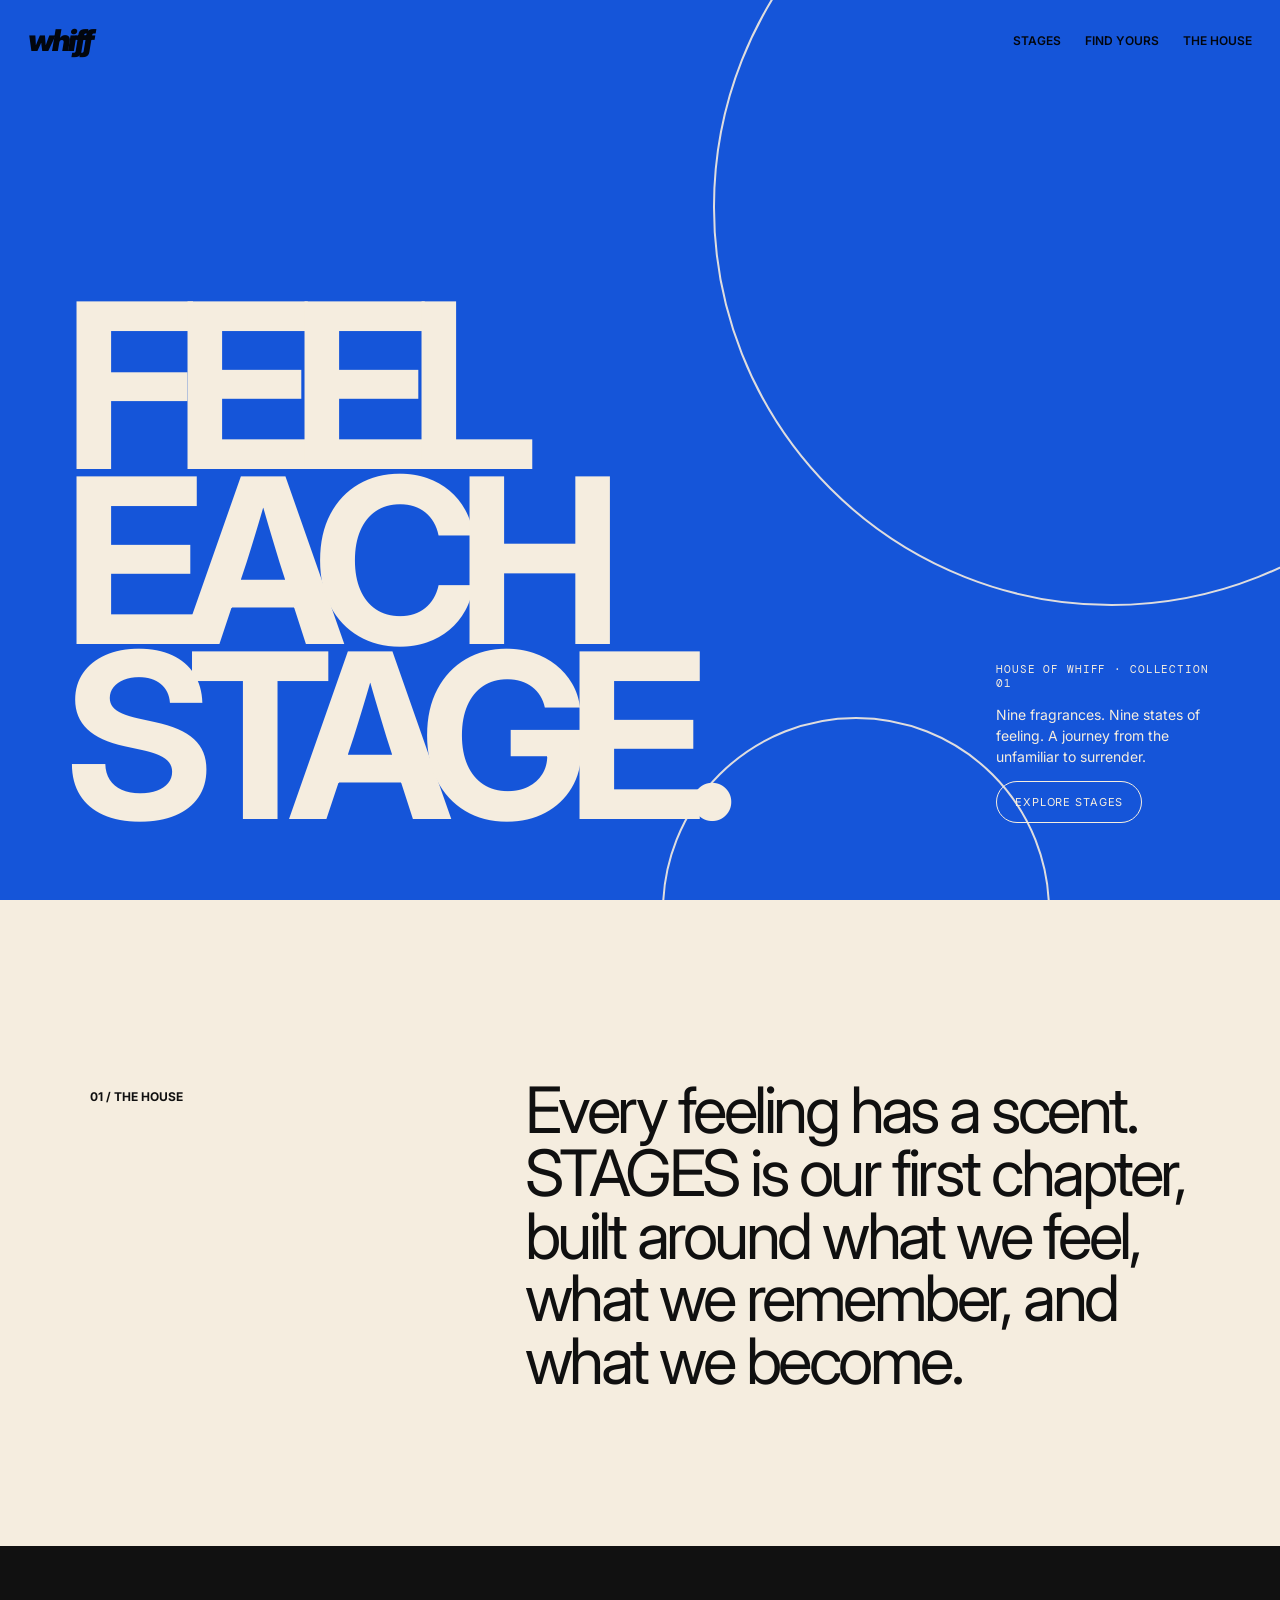
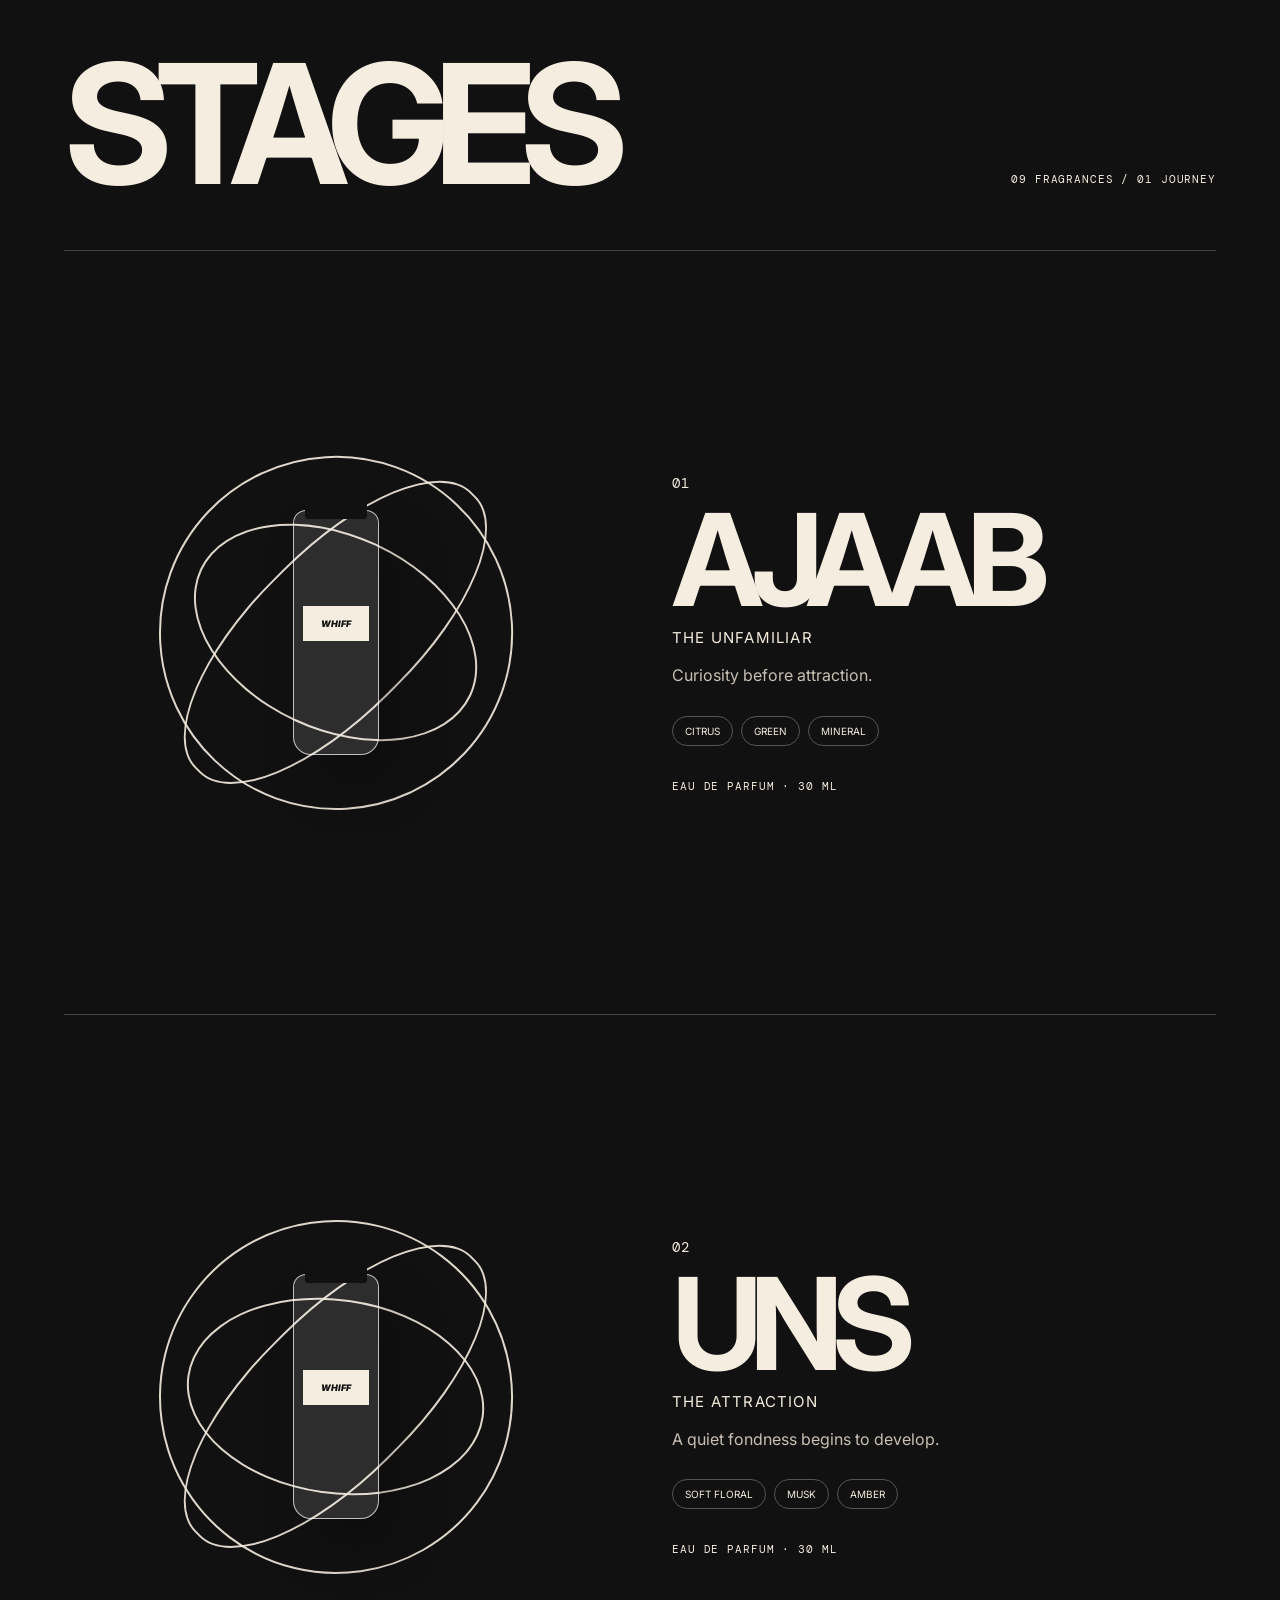
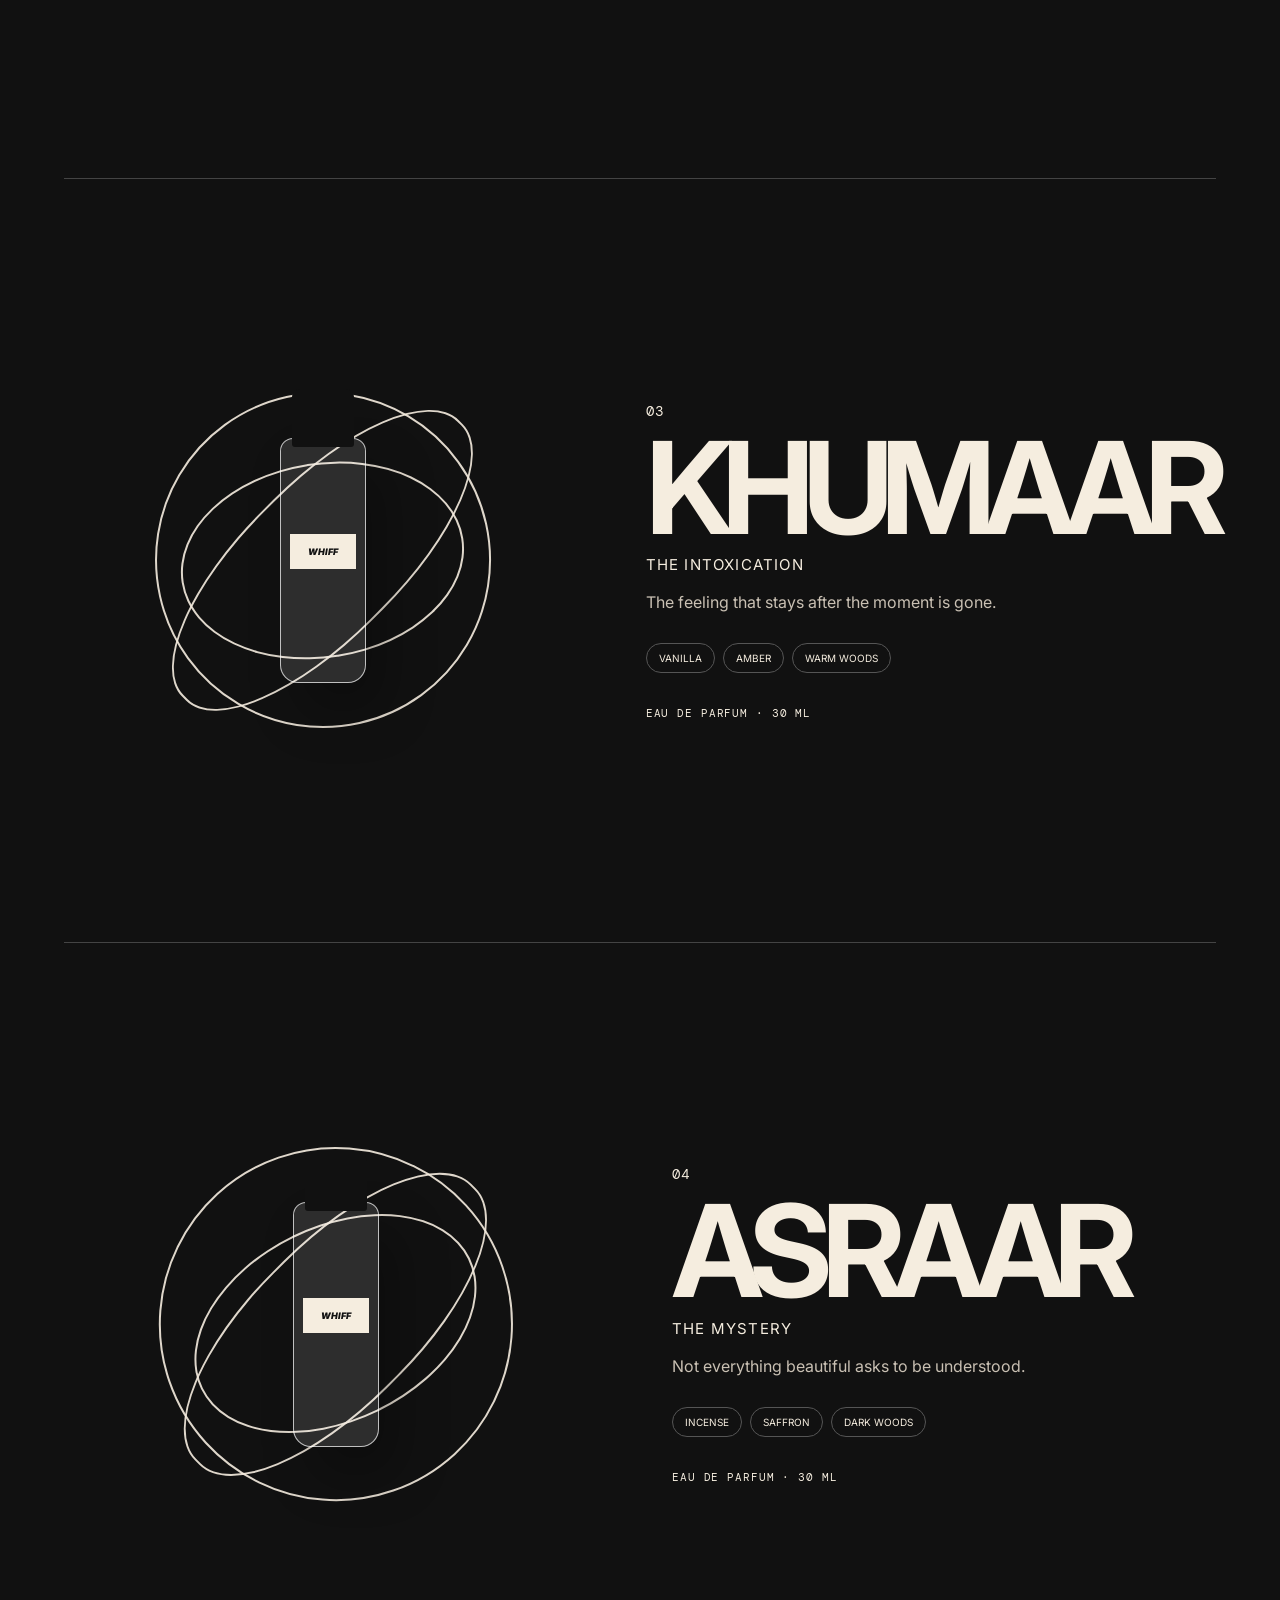
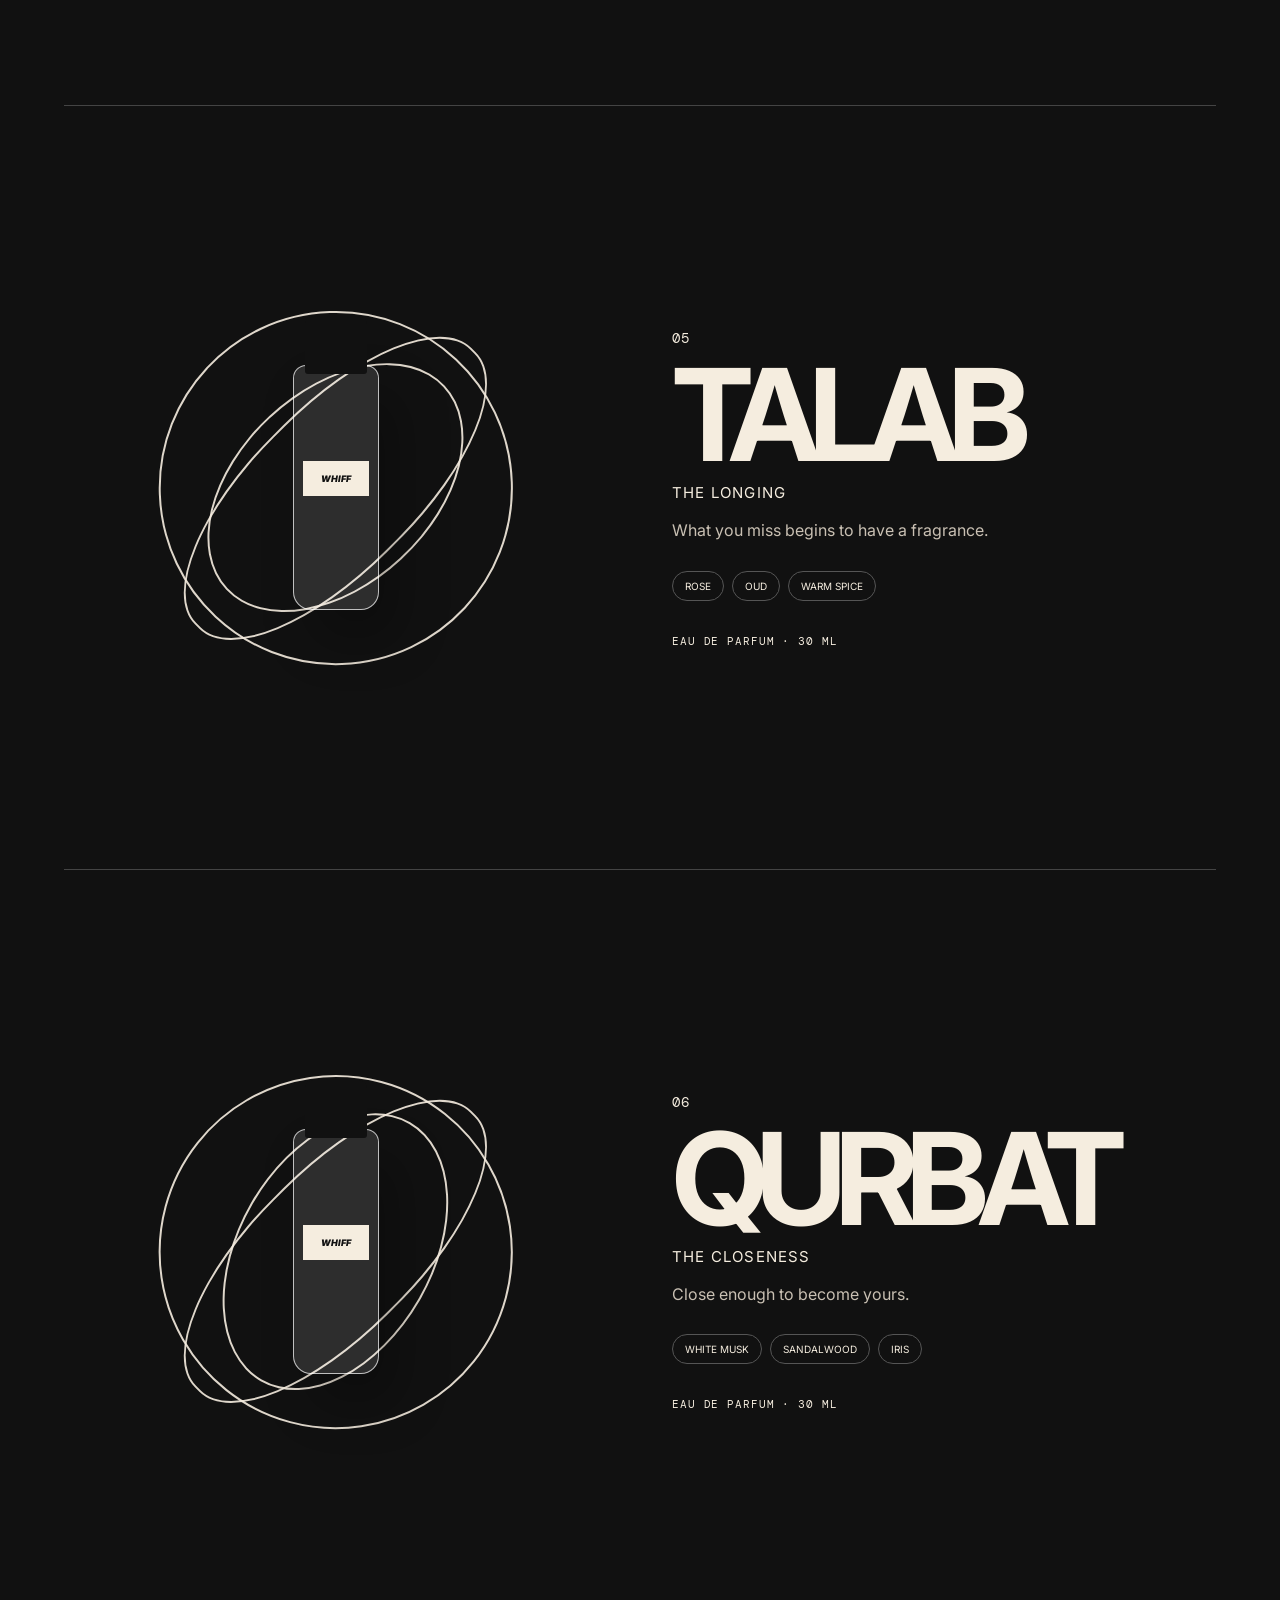
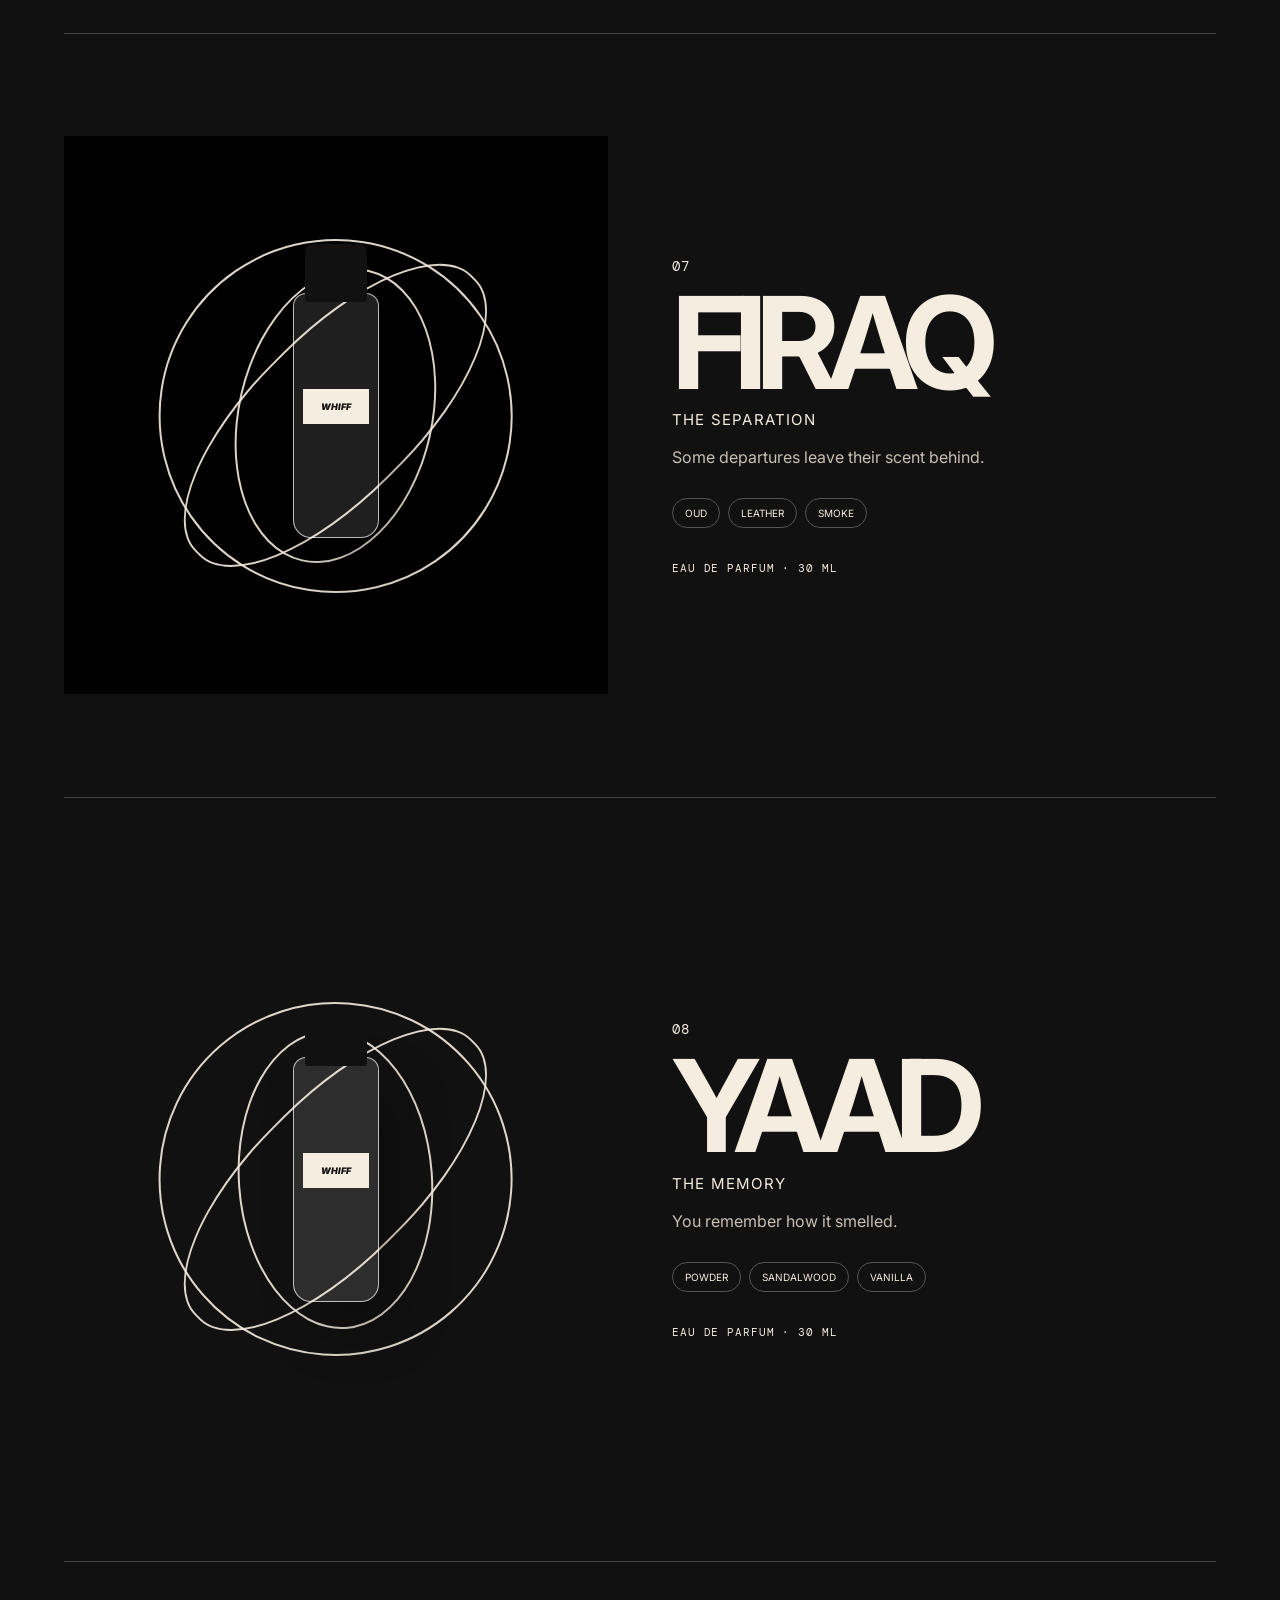
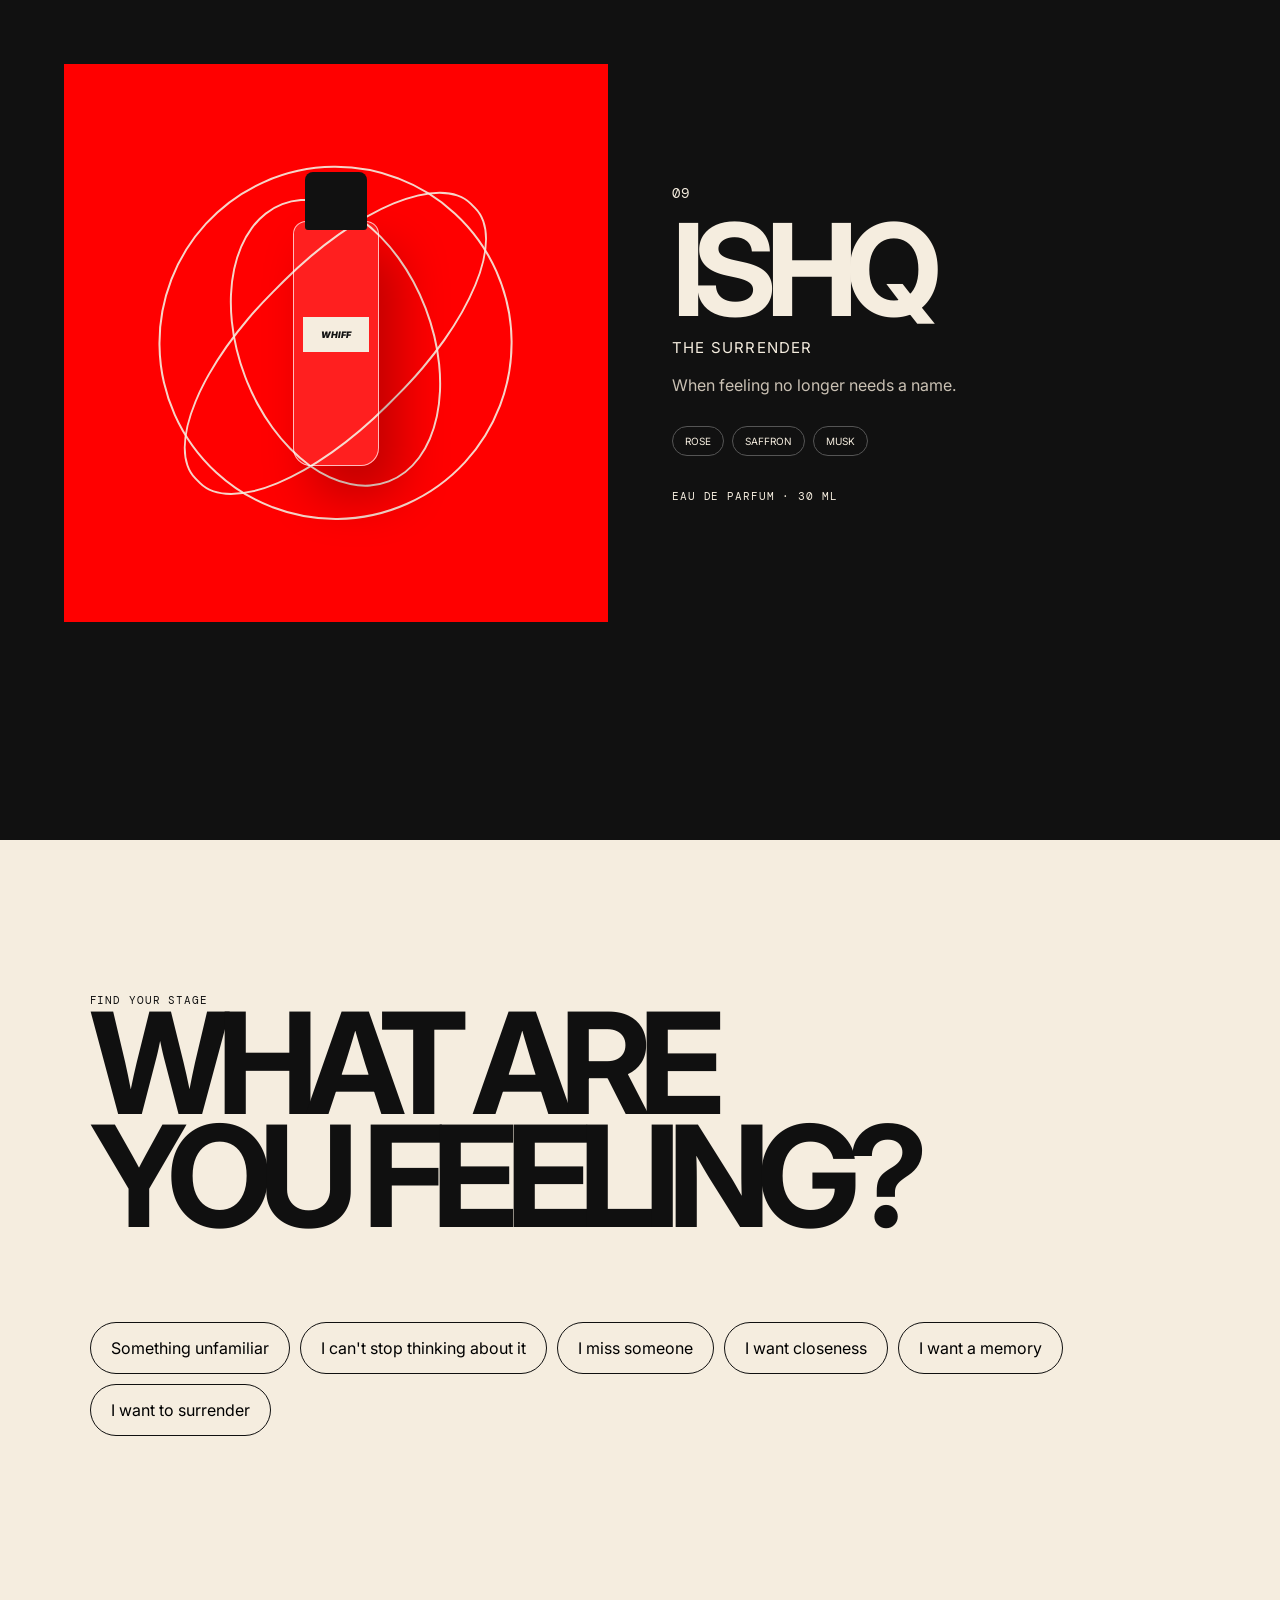
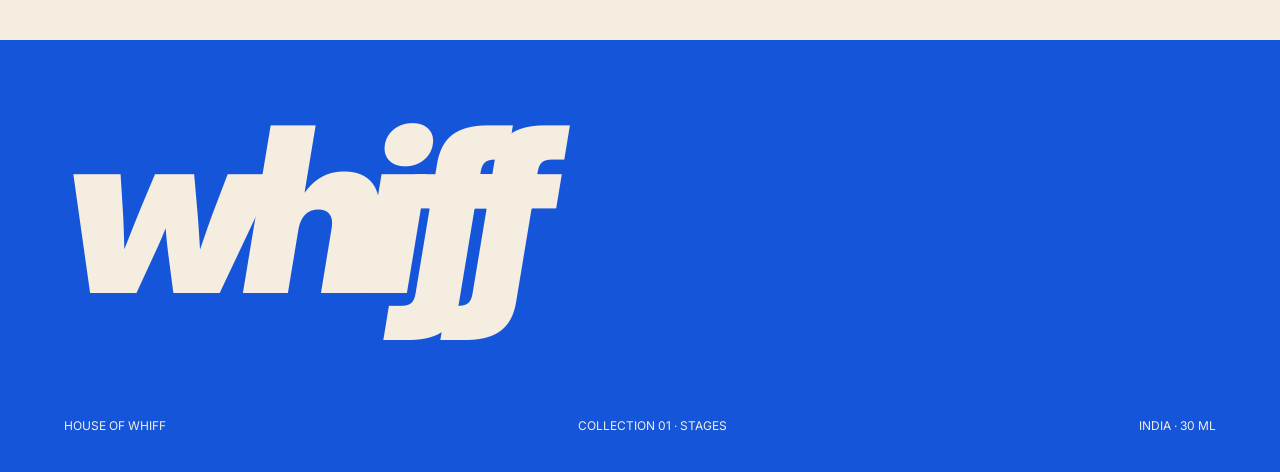
==== index.html @ 10e27456 "Build WHIFF STAGES website" ====
<!doctype html>
<html lang="en">
<head>
<meta charset="utf-8"><meta name="viewport" content="width=device-width,initial-scale=1">
<title>WHIFF | House of Whiff</title>
<meta name="description" content="WHIFF House of Whiff. Collection 01: STAGES. Nine fragrances, nine states of feeling.">
<link rel="preconnect" href="https://fonts.googleapis.com"><link rel="preconnect" href="https://fonts.gstatic.com" crossorigin>
<link href="https://fonts.googleapis.com/css2?family=DM+Mono:wght@400;500&family=Inter:wght@400;500;600;700;800;900&display=swap" rel="stylesheet">
<style>
:root{--ink:#101010;--cream:#f5eddf;--blue:#1555d9;--line:rgba(16,16,16,.18)}*{box-sizing:border-box}html{scroll-behavior:smooth}body{margin:0;background:var(--cream);color:var(--ink);font-family:Inter,Arial,sans-serif}a{color:inherit;text-decoration:none}button{font:inherit}.mono{font-family:'DM Mono',monospace;text-transform:uppercase;letter-spacing:.08em;font-size:11px}.nav{position:fixed;z-index:20;top:0;left:0;width:100%;display:flex;justify-content:space-between;align-items:center;padding:22px 28px;mix-blend-mode:multiply}.wordmark{font-size:30px;font-weight:900;font-style:italic;letter-spacing:-.08em}.navlinks{display:flex;gap:24px;font-size:12px;font-weight:600;text-transform:uppercase}.hero{min-height:100svh;background:var(--blue);color:var(--cream);position:relative;overflow:hidden;display:flex;align-items:flex-end;padding:100px 5vw 6vw}.hero:before,.hero:after{content:'';position:absolute;border:2px solid var(--cream);border-radius:50%;opacity:.9}.hero:before{width:62vw;height:62vw;right:-18vw;top:-15vw}.hero:after{width:30vw;height:30vw;right:18vw;bottom:-16vw}.hero h1{font-size:clamp(90px,18vw,260px);line-height:.76;letter-spacing:-.1em;margin:0;position:relative;z-index:1}.heroMeta{position:absolute;right:5vw;bottom:6vw;width:220px;z-index:2}.heroMeta p{font-size:14px;line-height:1.5}.btn{display:inline-flex;padding:13px 18px;border:1px solid currentColor;border-radius:999px;font-size:11px;text-transform:uppercase;letter-spacing:.08em}.intro{padding:14vw 7vw 12vw;display:grid;grid-template-columns:1fr 2fr;gap:8vw}.intro h2{font-size:12px;text-transform:uppercase}.intro p{font-size:clamp(32px,5vw,72px);line-height:.98;letter-spacing:-.055em;margin:0;max-width:1000px}.stages{background:#111;color:var(--cream);padding:9vw 5vw}.sectionhead{display:flex;justify-content:space-between;align-items:end;margin-bottom:5vw}.sectionhead h2{font-size:clamp(64px,13vw,180px);letter-spacing:-.09em;line-height:.75;margin:0}.stage{min-height:78vh;display:grid;grid-template-columns:1fr 1fr;align-items:center;gap:5vw;padding:8vw 0;border-top:1px solid #444}.stageVisual{height:62vh;min-height:430px;position:relative;overflow:hidden;display:flex;align-items:center;justify-content:center;background:var(--c)}.shapeA,.shapeB,.shapeC{position:absolute;border:2px solid rgba(245,237,223,.9)}.shapeA{width:65%;aspect-ratio:1;border-radius:50%;transform:rotate(var(--r))}.shapeB{width:55%;height:35%;border-radius:50%;transform:rotate(calc(var(--r)*-1));}.shapeC{width:30%;height:70%;border-radius:48%;transform:rotate(45deg)}.stageBottle{width:86px;height:245px;background:rgba(255,255,255,.12);border:1px solid rgba(255,255,255,.7);border-radius:13px 13px 18px 18px;position:relative;z-index:3;box-shadow:20px 30px 50px rgba(0,0,0,.25)}.stageBottle:before{content:'';position:absolute;width:62px;height:58px;left:11px;top:-50px;background:#111;border-radius:8px 8px 3px 3px}.stageBottle:after{content:'WHIFF';position:absolute;left:9px;right:9px;top:95px;padding:12px 4px;background:var(--cream);color:#111;text-align:center;font-size:9px;font-weight:900;font-style:italic}.stageCopy .num{font-size:14px}.stageCopy h3{font-size:clamp(64px,10vw,150px);line-height:.78;letter-spacing:-.09em;margin:18px 0}.stageCopy .meaning{font-size:15px;text-transform:uppercase;letter-spacing:.08em}.stageCopy p{max-width:420px;line-height:1.55;color:#c9c0b3}.notes{display:flex;gap:8px;flex-wrap:wrap;margin:28px 0}.pill{border:1px solid #555;border-radius:999px;padding:8px 12px;font-size:10px;text-transform:uppercase}.finder{padding:12vw 7vw;background:var(--cream)}.finder h2{font-size:clamp(60px,11vw,150px);line-height:.8;letter-spacing:-.09em;margin:0 0 7vw}.choices{display:flex;gap:10px;flex-wrap:wrap}.choice{background:none;border:1px solid var(--ink);padding:15px 20px;border-radius:999px;cursor:pointer}.choice:hover{background:#111;color:var(--cream)}#answer{margin-top:50px;font-size:clamp(35px,5vw,70px);letter-spacing:-.05em}.footer{background:var(--blue);color:var(--cream);padding:7vw 5vw 3vw}.footer .big{font-size:clamp(90px,18vw,260px);font-weight:900;font-style:italic;letter-spacing:-.1em;line-height:.7}.footrow{display:flex;justify-content:space-between;margin-top:10vw;font-size:12px;text-transform:uppercase}@media(max-width:700px){.nav{padding:17px}.navlinks{display:none}.hero{padding:100px 6vw 13vw}.hero h1{font-size:29vw}.heroMeta{position:relative;right:auto;bottom:auto;width:100%;margin-top:35vw}.intro{display:block;padding:25vw 7vw}.intro h2{margin-bottom:40px}.stage{grid-template-columns:1fr;padding:18vw 0}.stageVisual{height:58vh}.stageCopy h3{font-size:24vw}.sectionhead{display:block}.sectionhead .mono{margin-top:35px}.footrow{display:block;line-height:2}}
</style></head>
<body>
<nav class="nav"><a class="wordmark" href="#top">whiff</a><div class="navlinks"><a href="#stages">Stages</a><a href="#finder">Find yours</a><a href="#house">The house</a></div></nav>
<header class="hero" id="top"><h1>FEEL<br>EACH<br>STAGE.</h1><div class="heroMeta"><div class="mono">House of Whiff · Collection 01</div><p>Nine fragrances. Nine states of feeling. A journey from the unfamiliar to surrender.</p><a class="btn" href="#stages">Explore stages</a></div></header>
<section class="intro" id="house"><h2>01 / The house</h2><p>Every feeling has a scent. <br>STAGES is our first chapter, built around what we feel, what we remember, and what we become.</p></section>
<section class="stages" id="stages"><div class="sectionhead"><h2>STAGES</h2><span class="mono">09 fragrances / 01 journey</span></div>
<div id="stageList"></div></section>
<section class="finder" id="finder"><div class="mono">Find your stage</div><h2>WHAT ARE<br>YOU FEELING?</h2><div class="choices"><button class="choice" data-a="AJAAB">Something unfamiliar</button><button class="choice" data-a="KHUMAAR">I can't stop thinking about it</button><button class="choice" data-a="TALAB">I miss someone</button><button class="choice" data-a="QURBAT">I want closeness</button><button class="choice" data-a="YAAD">I want a memory</button><button class="choice" data-a="ISHQ">I want to surrender</button></div><div id="answer"></div></section>
<footer class="footer"><div class="big">whiff</div><div class="footrow"><span>House of Whiff</span><span>Collection 01 · STAGES</span><span>India · 30 ml</span></div></footer>
<script>
const data=[
['AJAAB','THE UNFAMILIAR','Curiosity before attraction.','cobalt blue','Citrus','Green','Mineral'],
['UNS','THE ATTRACTION','A quiet fondness begins to develop.','coral red','Soft floral','Musk','Amber'],
['KHUMAAR','THE INTOXICATION','The feeling that stays after the moment is gone.','burgundy','Vanilla','Amber','Warm woods'],
['ASRAAR','THE MYSTERY','Not everything beautiful asks to be understood.','charcoal','Incense','Saffron','Dark woods'],
['TALAB','THE LONGING','What you miss begins to have a fragrance.','deep green','Rose','Oud','Warm spice'],
['QURBAT','THE CLOSENESS','Close enough to become yours.','powder blue','White musk','Sandalwood','Iris'],
['FIRAQ','THE SEPARATION','Some departures leave their scent behind.','black','Oud','Leather','Smoke'],
['YAAD','THE MEMORY','You remember how it smelled.','ochre','Powder','Sandalwood','Vanilla'],
['ISHQ','THE SURRENDER','When feeling no longer needs a name.','red','Rose','Saffron','Musk']];
const list=document.getElementById('stageList'); data.forEach((x,i)=>{list.innerHTML+=`<article class="stage"><div class="stageVisual" style="--c:${x[3]};--r:${i*17-25}deg"><i class="shapeA"></i><i class="shapeB"></i><i class="shapeC"></i><div class="stageBottle"></div></div><div class="stageCopy"><span class="num mono">0${i+1}</span><h3>${x[0]}</h3><div class="meaning">${x[1]}</div><p>${x[2]}</p><div class="notes">${x.slice(4).map(n=>`<span class="pill">${n}</span>`).join('')}</div><span class="mono">Eau de parfum · 30 ml</span></div></article>`});
document.querySelectorAll('.choice').forEach(b=>b.onclick=()=>document.getElementById('answer').textContent=`Your stage: ${b.dataset.a}`);
</script></body></html>
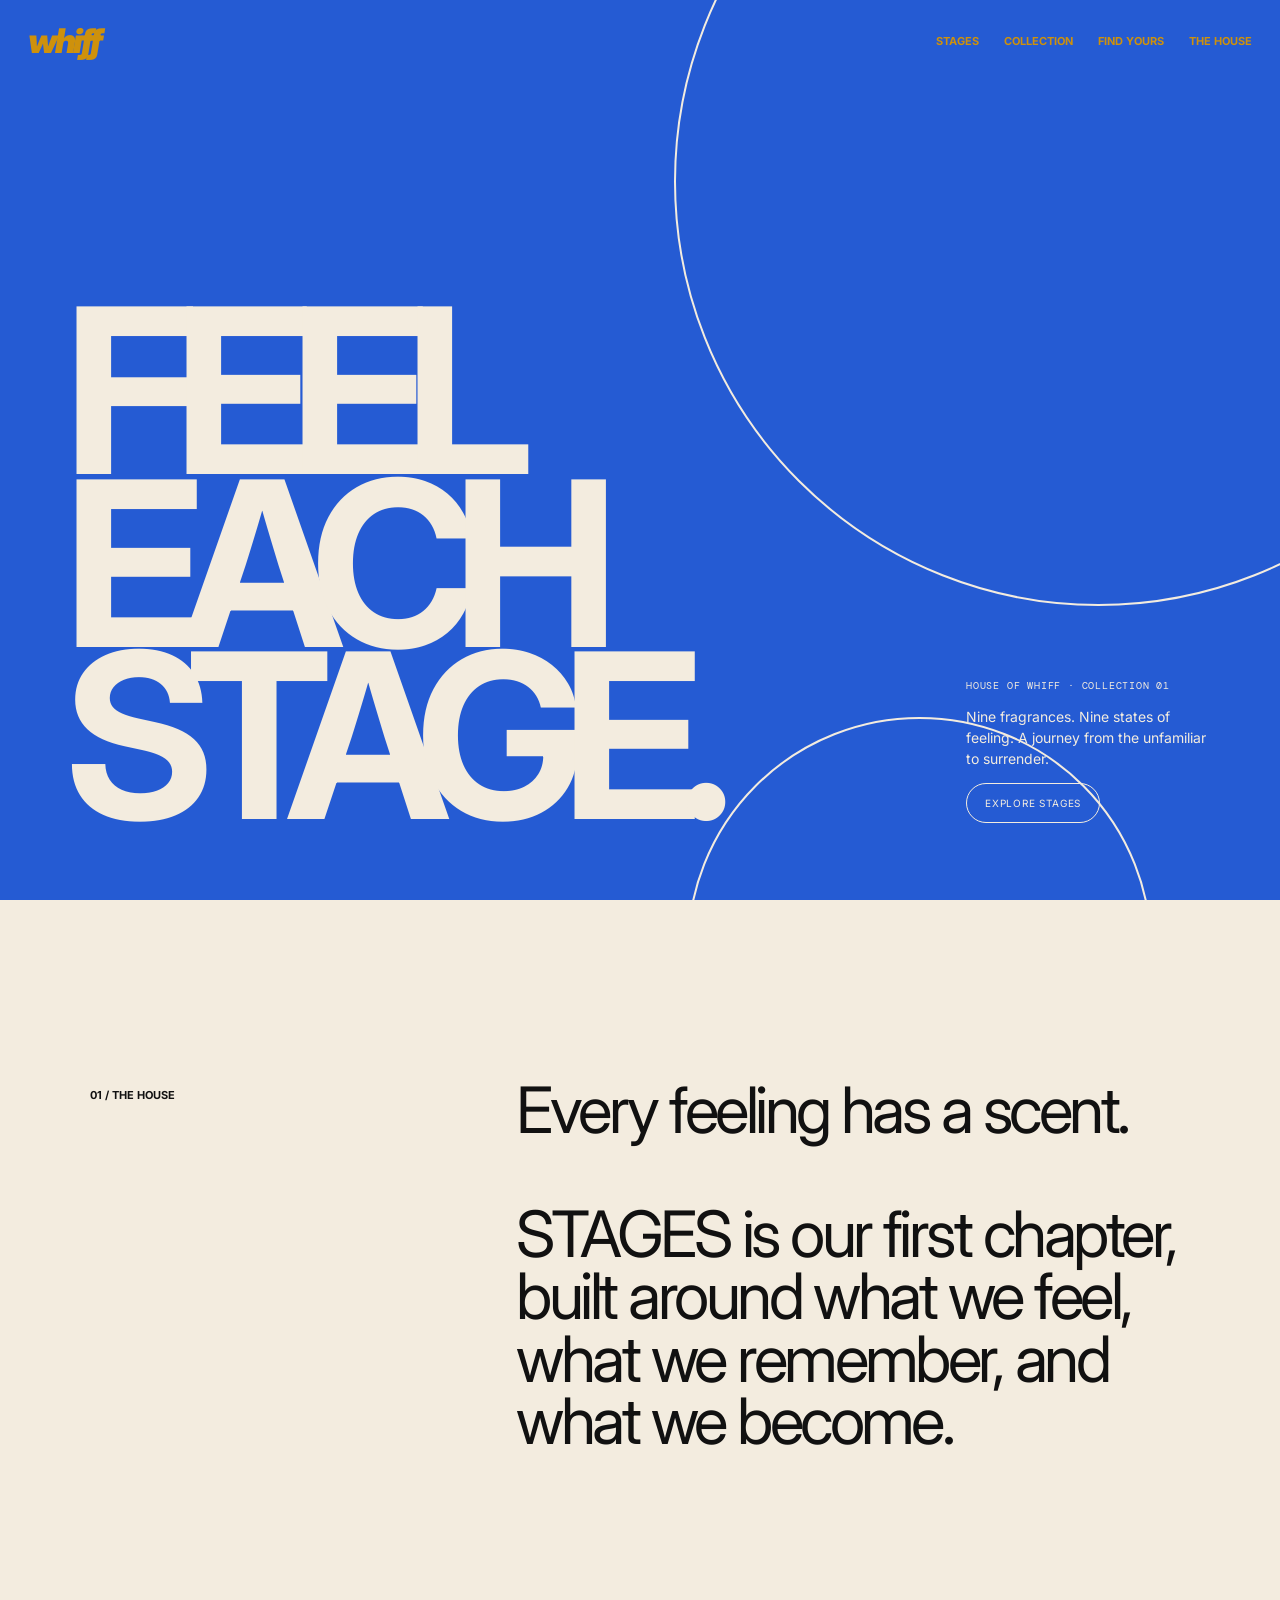
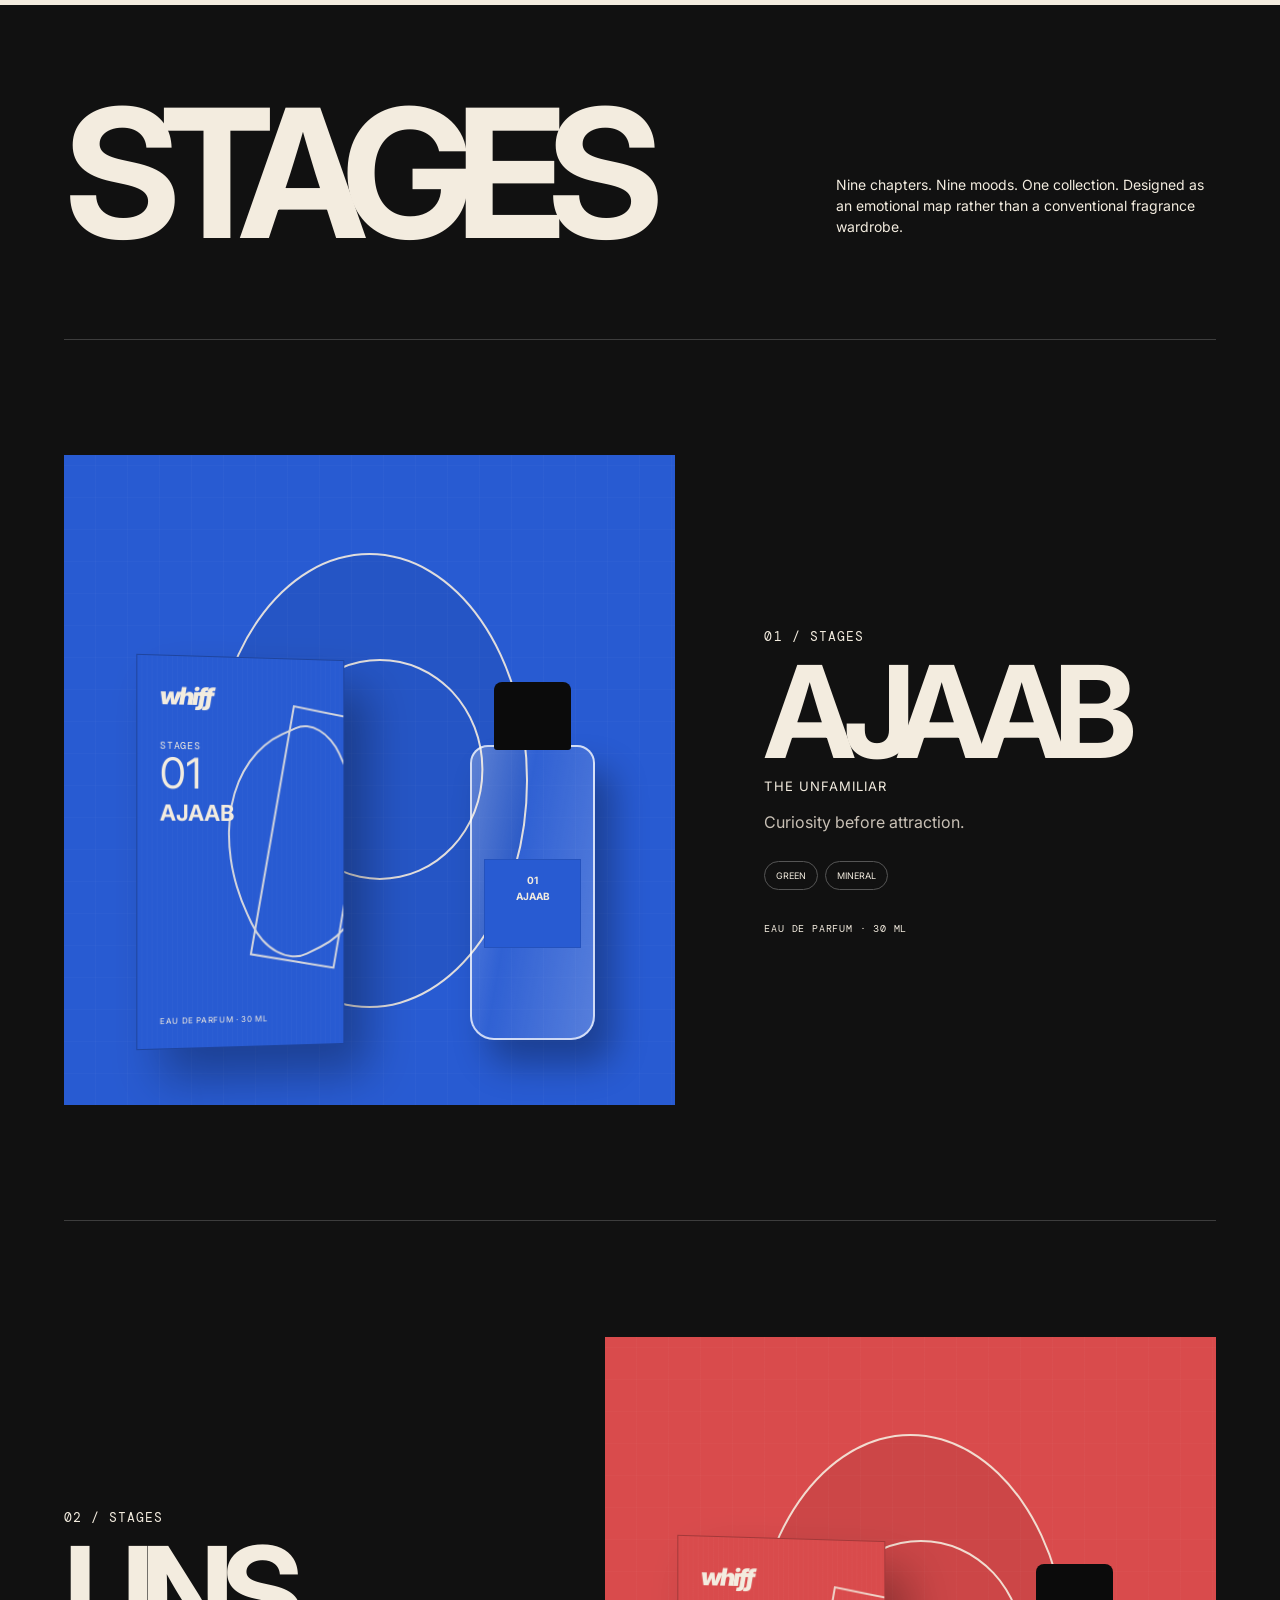
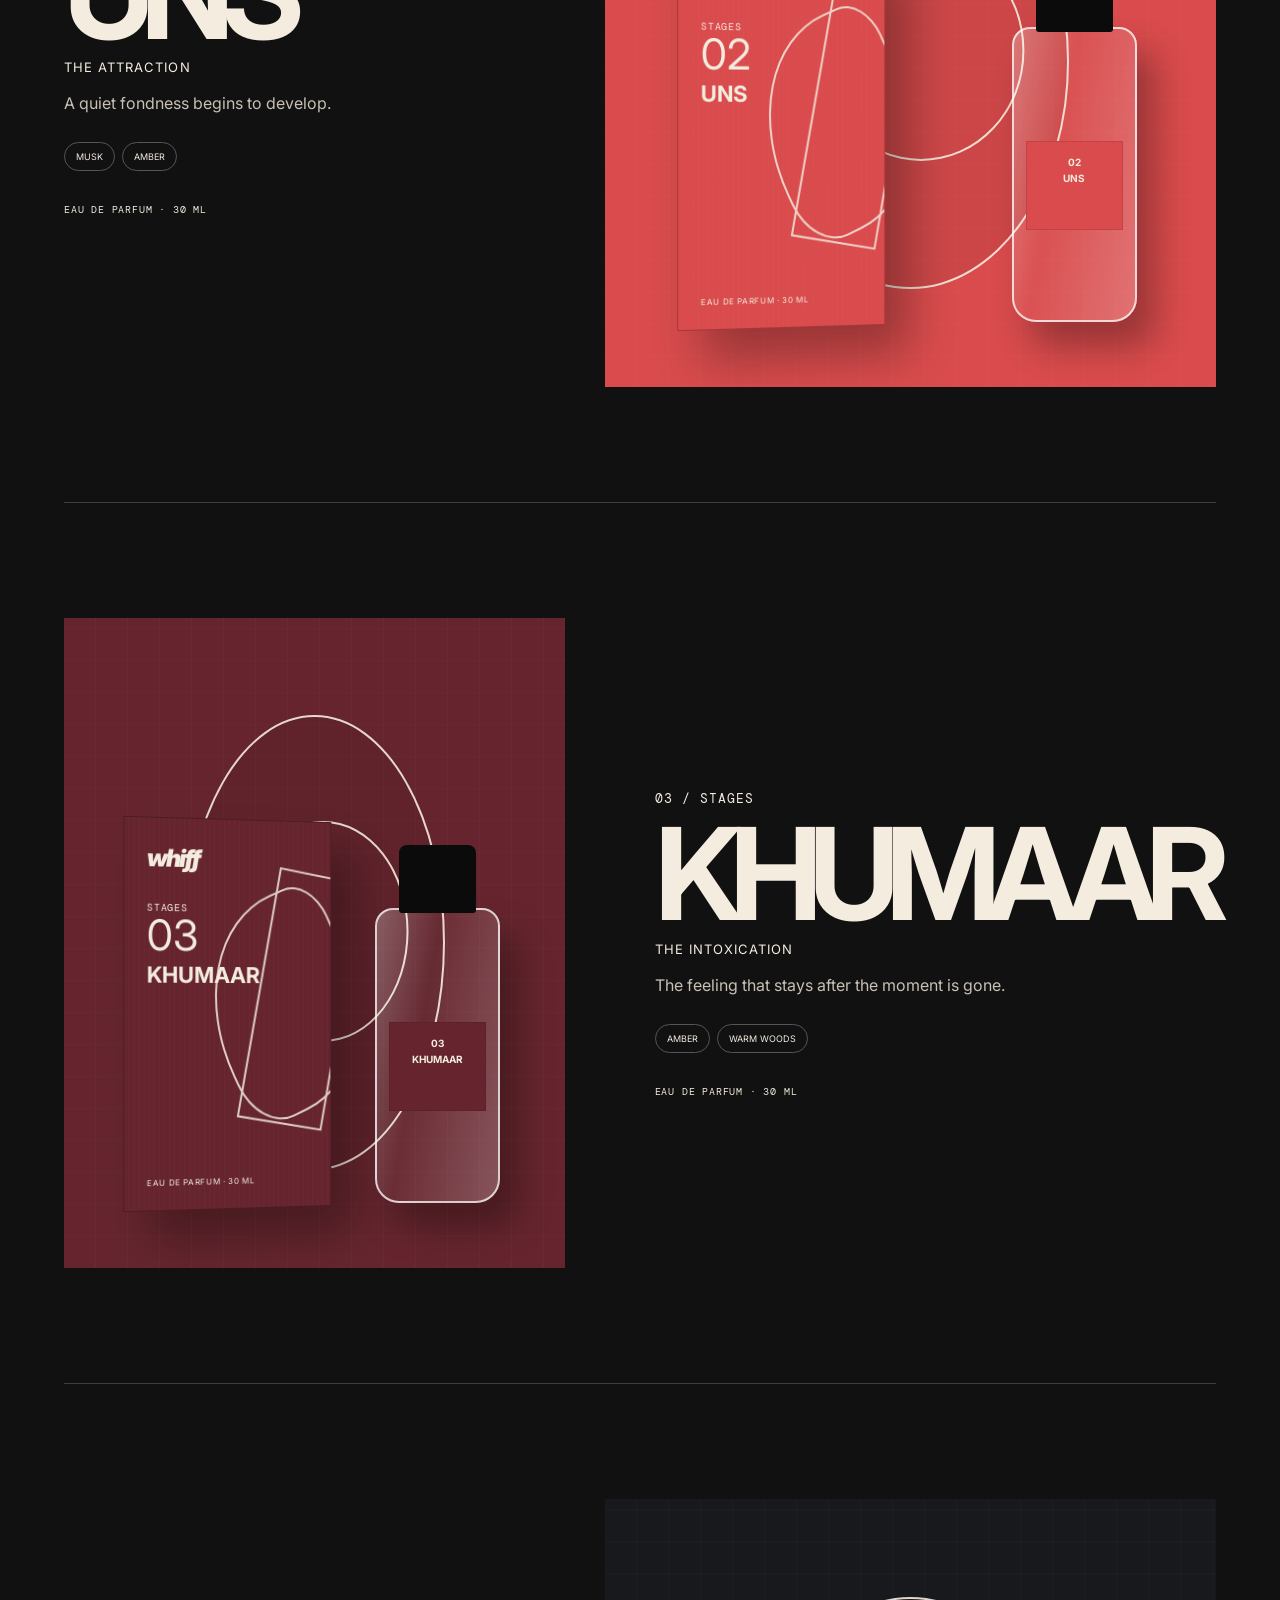
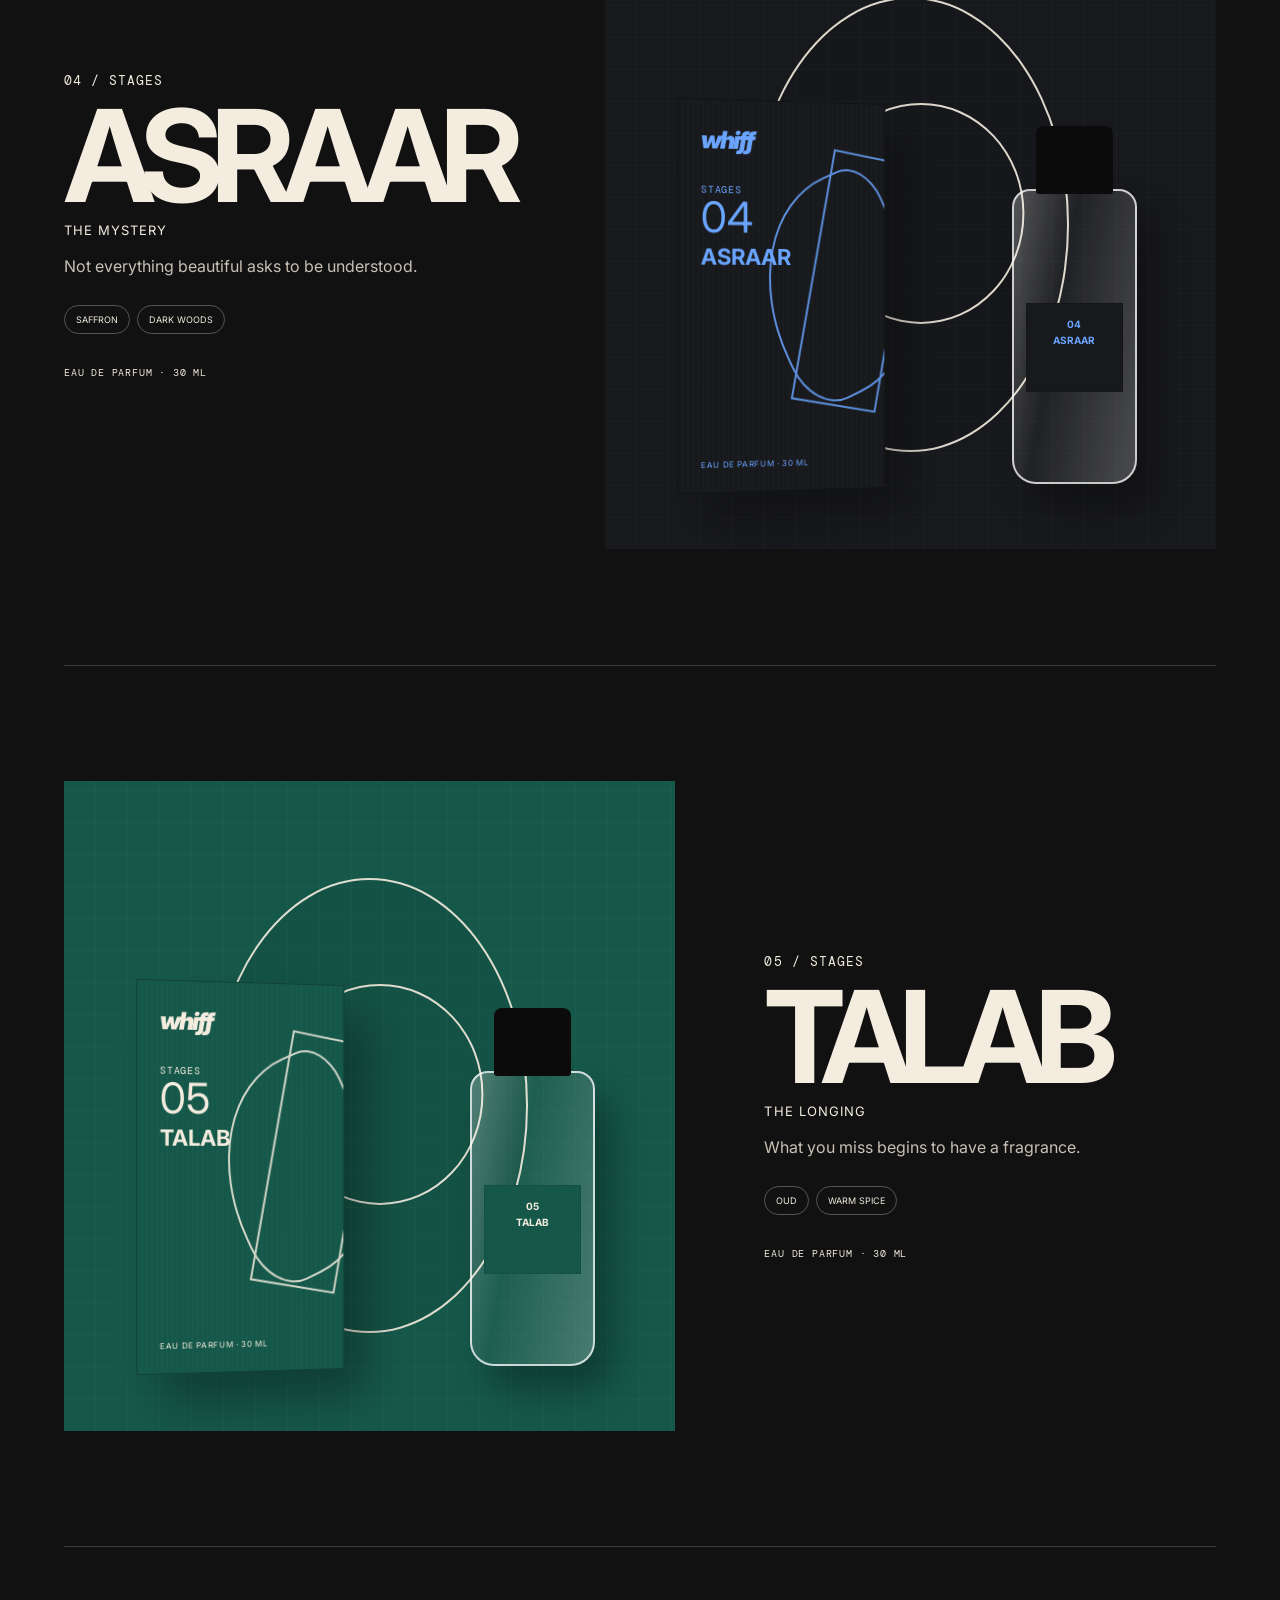
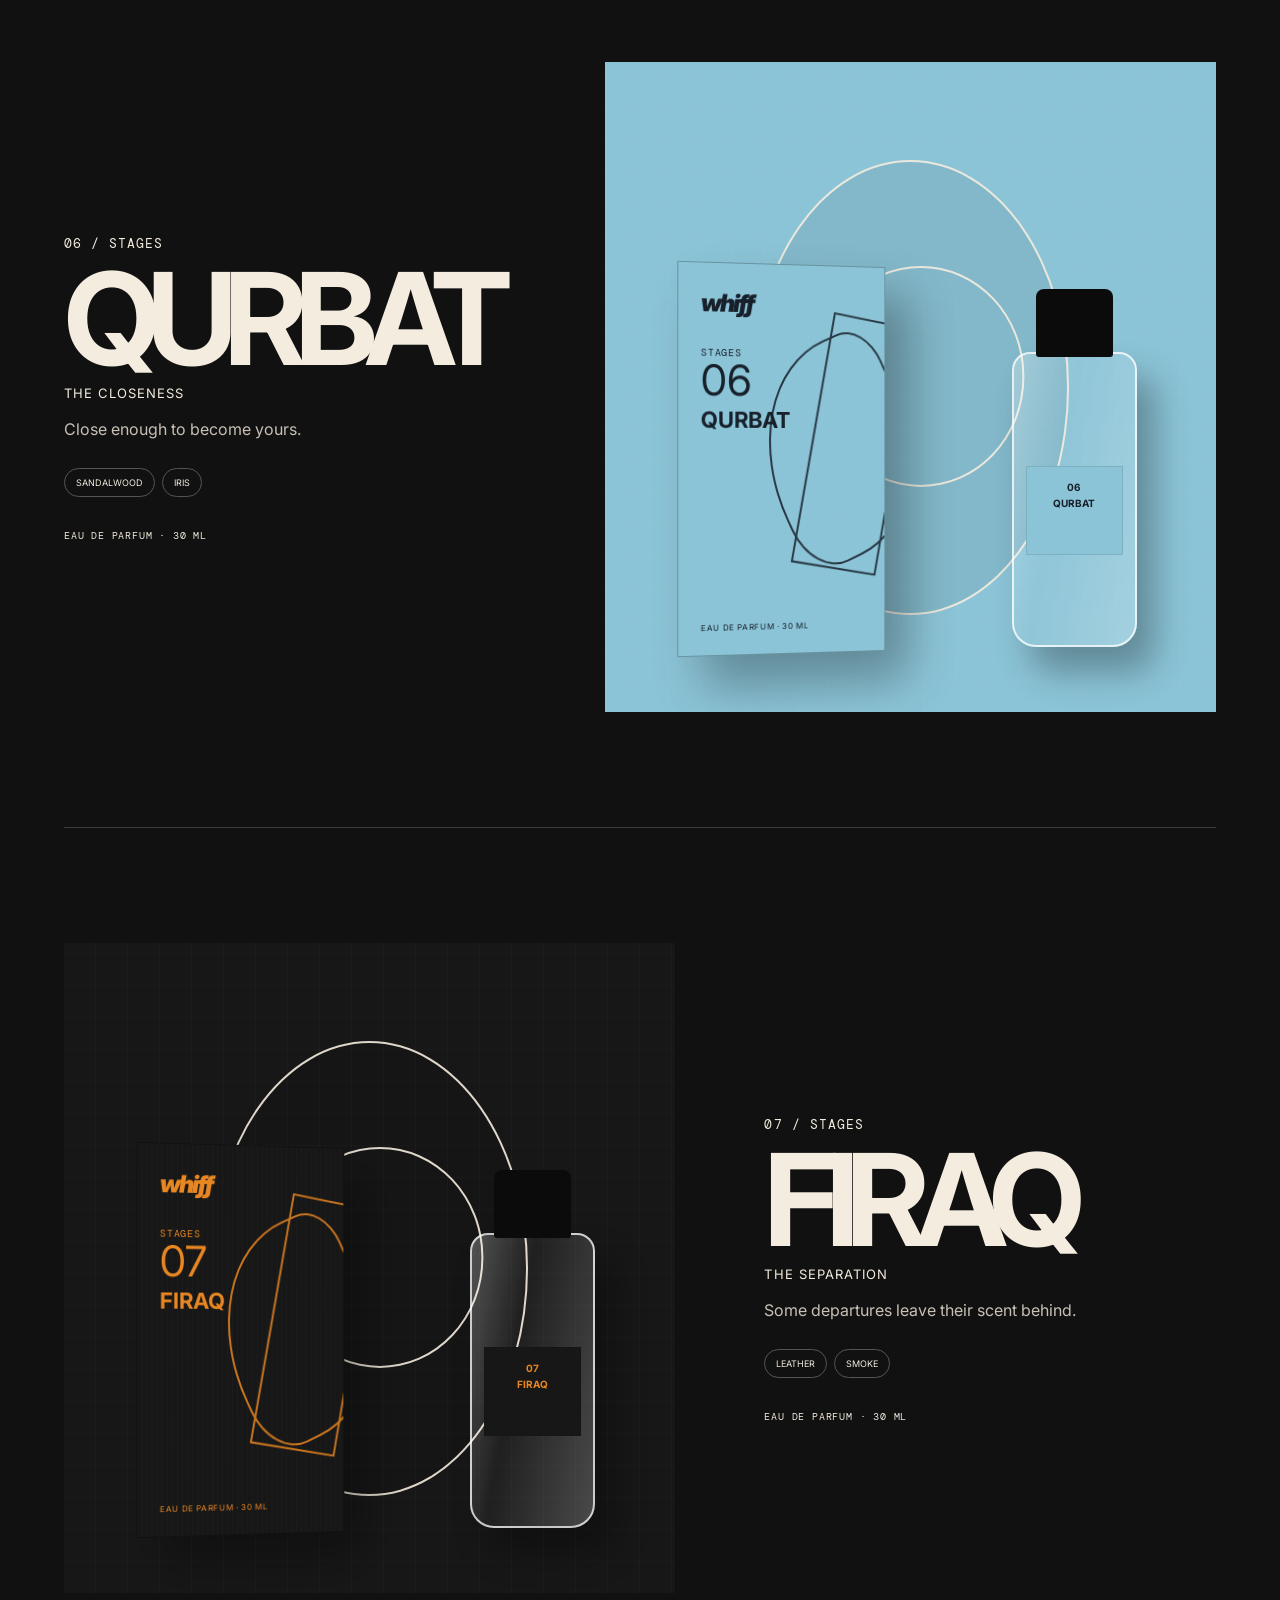
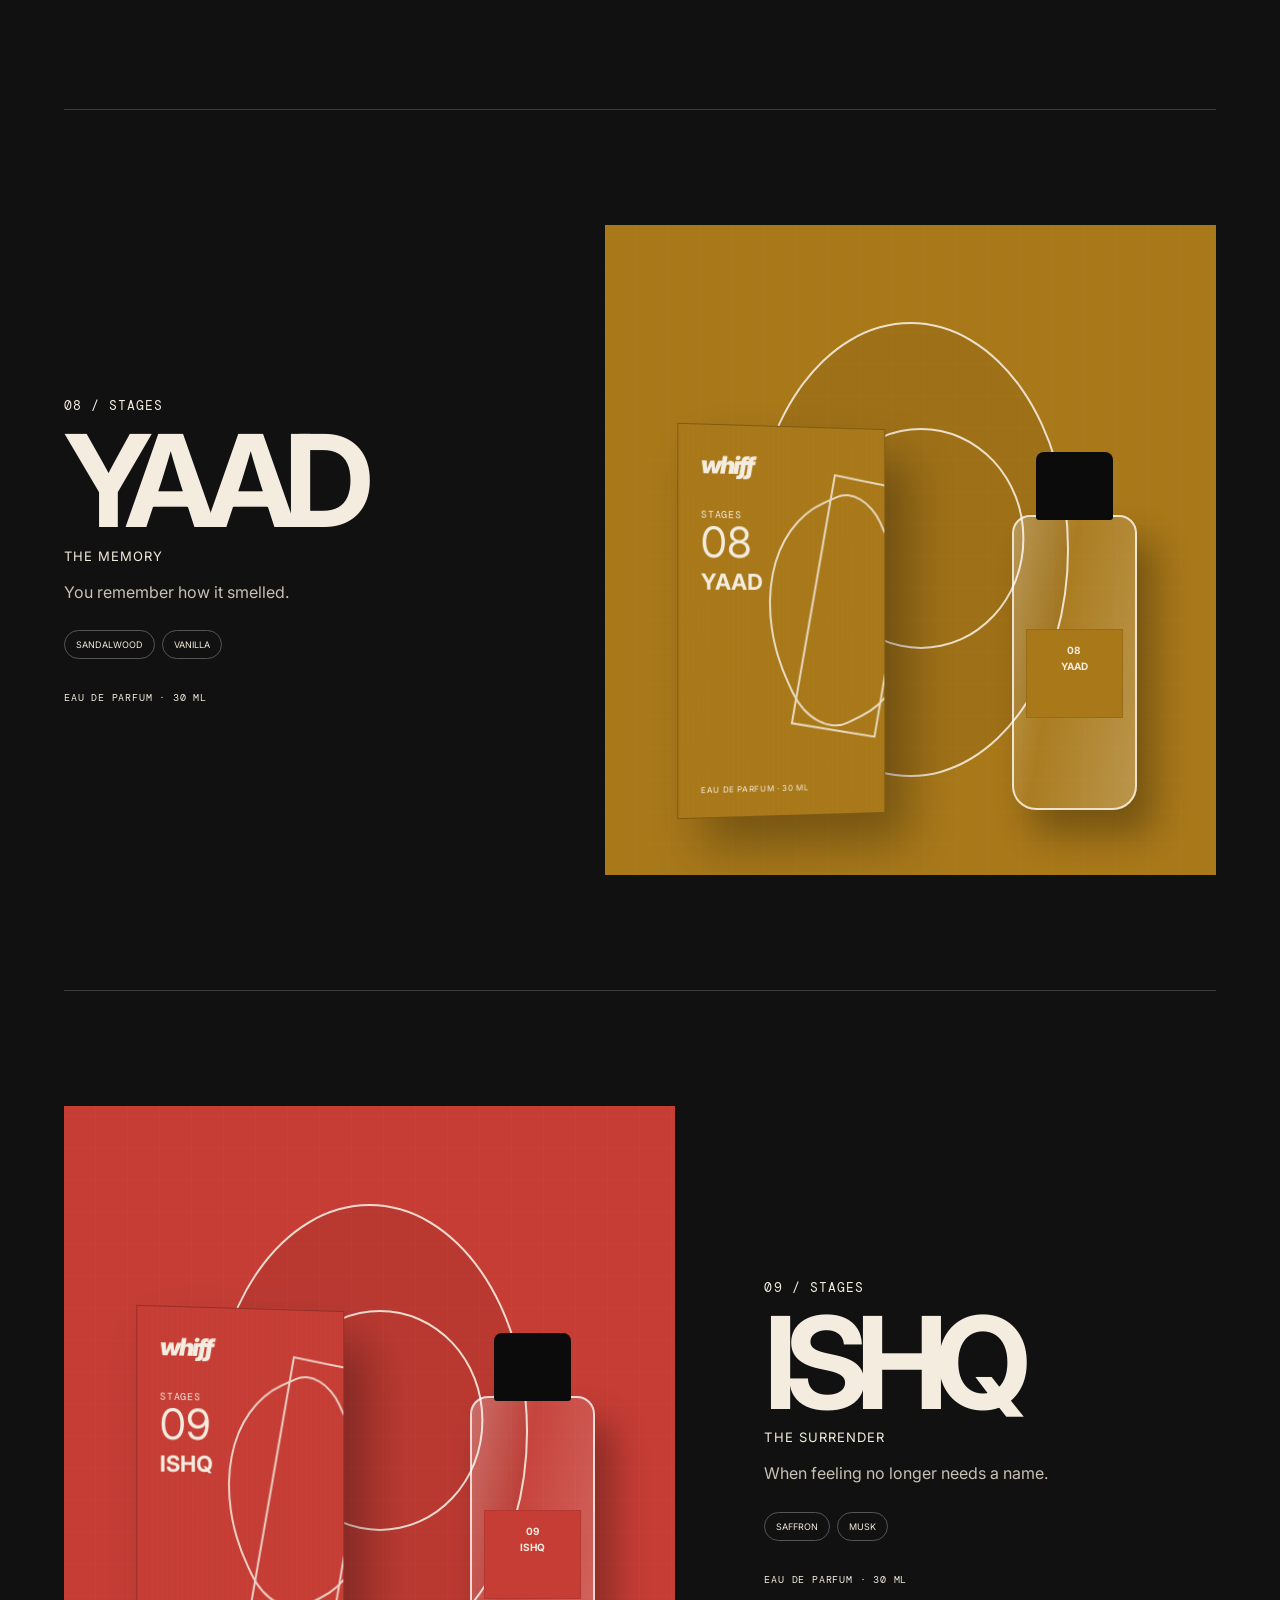
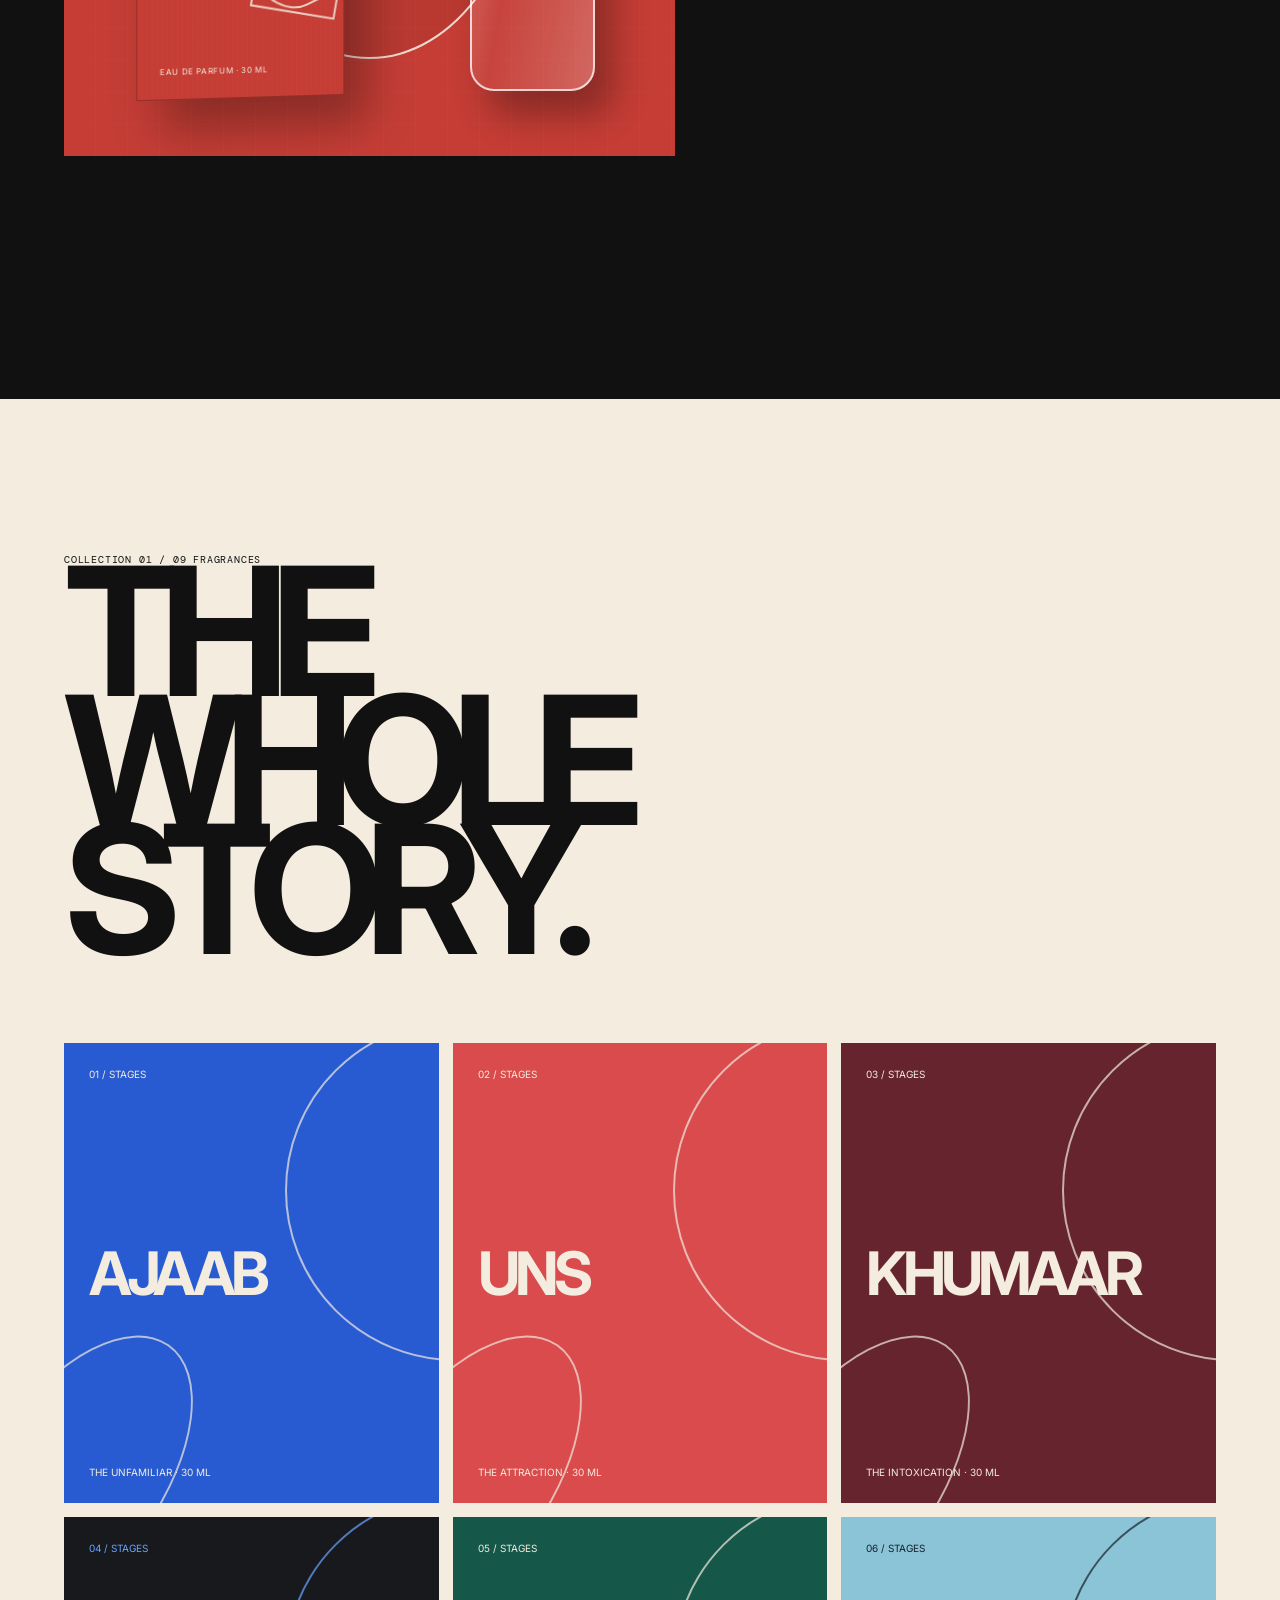
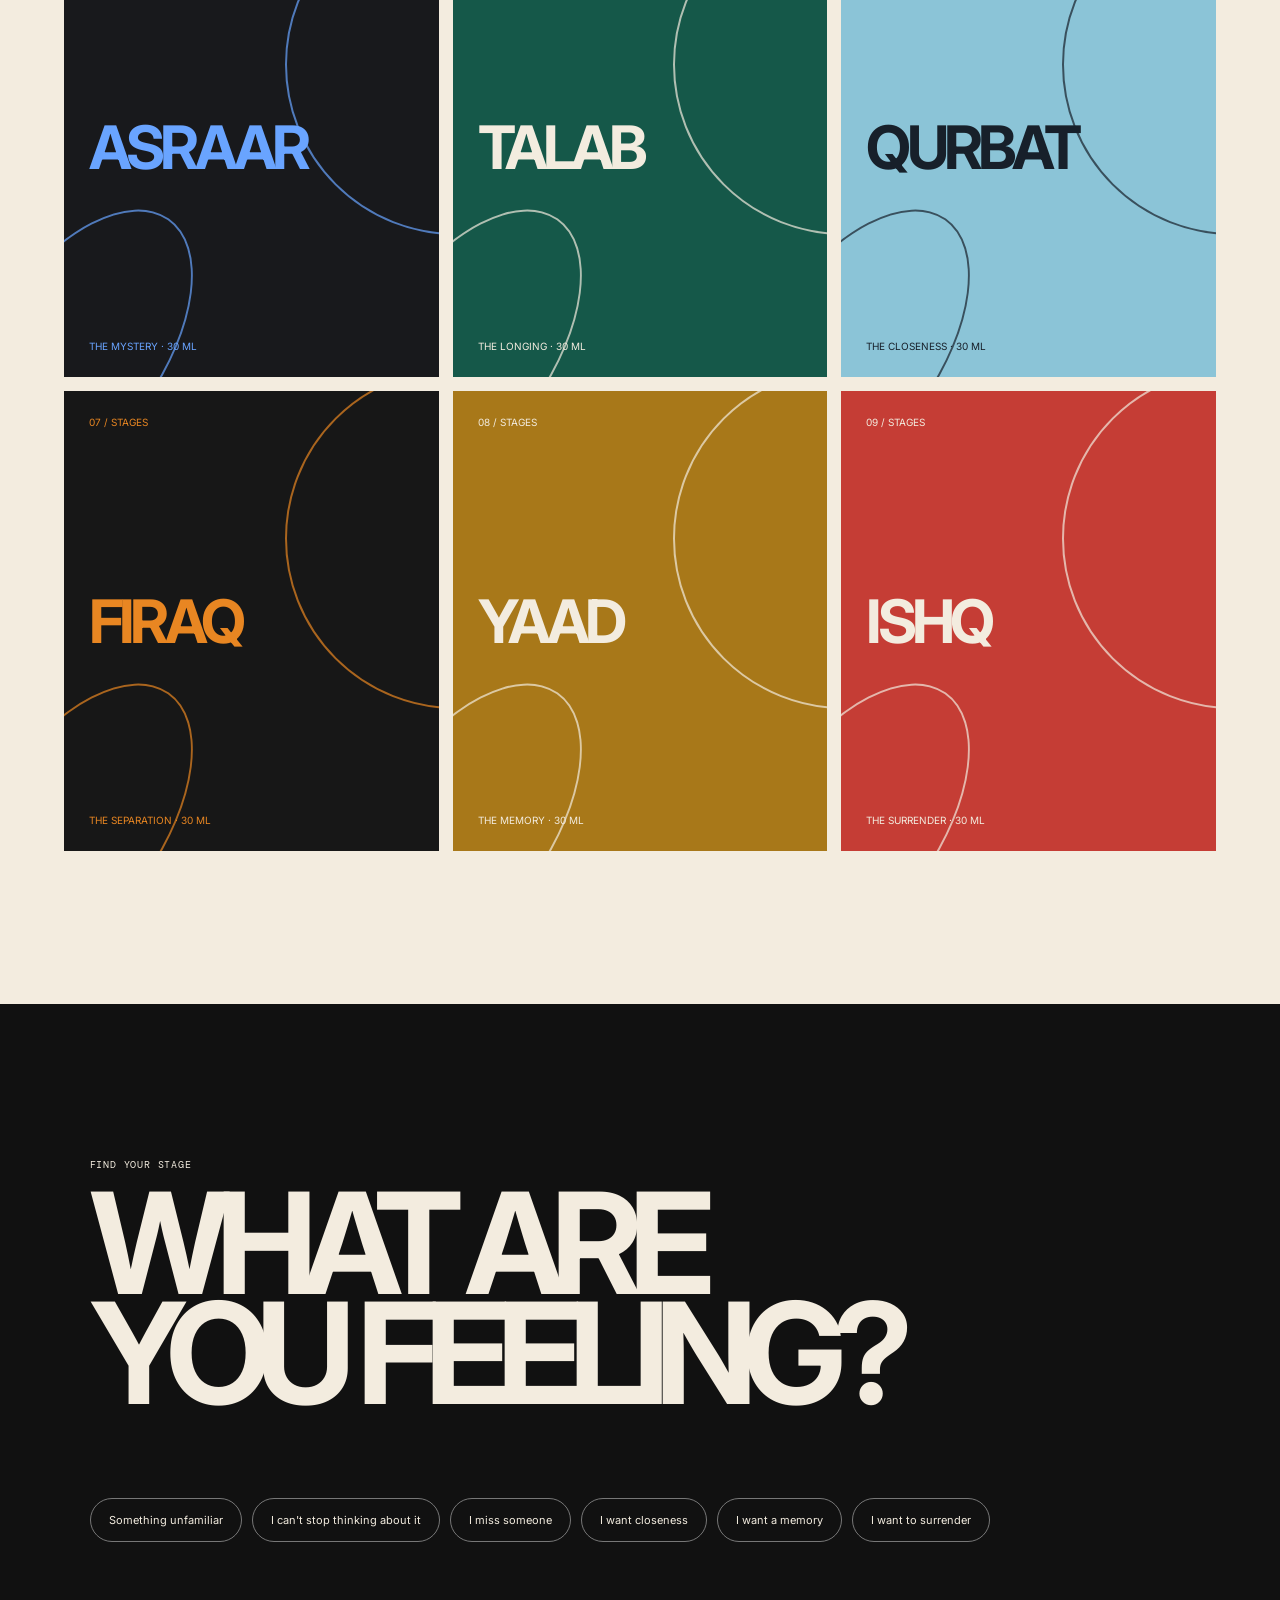
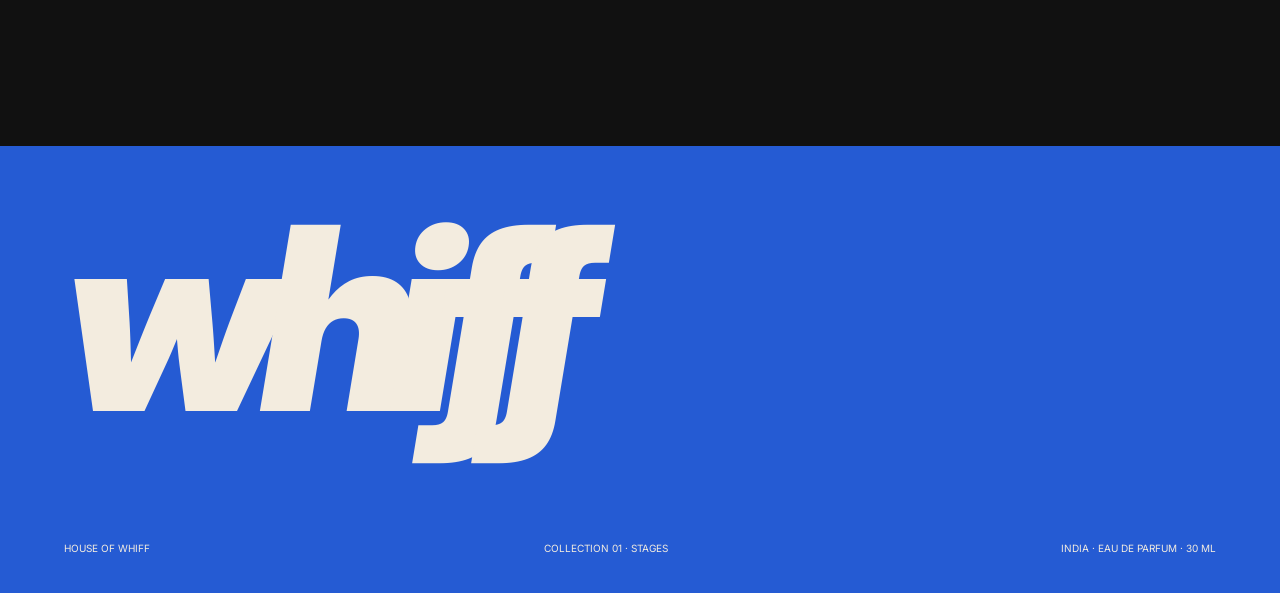
==== commit 67b4511f: "Refine WHIFF identity with CSS packaging system" ====
--- a/index.html
+++ b/index.html
@@ -4,30 +4,31 @@
 <meta charset="utf-8"><meta name="viewport" content="width=device-width,initial-scale=1">
 <title>WHIFF | House of Whiff</title>
 <meta name="description" content="WHIFF House of Whiff. Collection 01: STAGES. Nine fragrances, nine states of feeling.">
-<link rel="preconnect" href="https://fonts.googleapis.com"><link rel="preconnect" href="https://fonts.gstatic.com" crossorigin>
-<link href="https://fonts.googleapis.com/css2?family=DM+Mono:wght@400;500&family=Inter:wght@400;500;600;700;800;900&display=swap" rel="stylesheet">
+<link rel="preconnect" href="https://fonts.googleapis.com"><link rel="preconnect" href="https://fonts.gstatic.com" crossorigin><link href="https://fonts.googleapis.com/css2?family=DM+Mono:wght@400;500&family=Inter:wght@400;500;600;700;800;900&display=swap" rel="stylesheet">
 <style>
-:root{--ink:#101010;--cream:#f5eddf;--blue:#1555d9;--line:rgba(16,16,16,.18)}*{box-sizing:border-box}html{scroll-behavior:smooth}body{margin:0;background:var(--cream);color:var(--ink);font-family:Inter,Arial,sans-serif}a{color:inherit;text-decoration:none}button{font:inherit}.mono{font-family:'DM Mono',monospace;text-transform:uppercase;letter-spacing:.08em;font-size:11px}.nav{position:fixed;z-index:20;top:0;left:0;width:100%;display:flex;justify-content:space-between;align-items:center;padding:22px 28px;mix-blend-mode:multiply}.wordmark{font-size:30px;font-weight:900;font-style:italic;letter-spacing:-.08em}.navlinks{display:flex;gap:24px;font-size:12px;font-weight:600;text-transform:uppercase}.hero{min-height:100svh;background:var(--blue);color:var(--cream);position:relative;overflow:hidden;display:flex;align-items:flex-end;padding:100px 5vw 6vw}.hero:before,.hero:after{content:'';position:absolute;border:2px solid var(--cream);border-radius:50%;opacity:.9}.hero:before{width:62vw;height:62vw;right:-18vw;top:-15vw}.hero:after{width:30vw;height:30vw;right:18vw;bottom:-16vw}.hero h1{font-size:clamp(90px,18vw,260px);line-height:.76;letter-spacing:-.1em;margin:0;position:relative;z-index:1}.heroMeta{position:absolute;right:5vw;bottom:6vw;width:220px;z-index:2}.heroMeta p{font-size:14px;line-height:1.5}.btn{display:inline-flex;padding:13px 18px;border:1px solid currentColor;border-radius:999px;font-size:11px;text-transform:uppercase;letter-spacing:.08em}.intro{padding:14vw 7vw 12vw;display:grid;grid-template-columns:1fr 2fr;gap:8vw}.intro h2{font-size:12px;text-transform:uppercase}.intro p{font-size:clamp(32px,5vw,72px);line-height:.98;letter-spacing:-.055em;margin:0;max-width:1000px}.stages{background:#111;color:var(--cream);padding:9vw 5vw}.sectionhead{display:flex;justify-content:space-between;align-items:end;margin-bottom:5vw}.sectionhead h2{font-size:clamp(64px,13vw,180px);letter-spacing:-.09em;line-height:.75;margin:0}.stage{min-height:78vh;display:grid;grid-template-columns:1fr 1fr;align-items:center;gap:5vw;padding:8vw 0;border-top:1px solid #444}.stageVisual{height:62vh;min-height:430px;position:relative;overflow:hidden;display:flex;align-items:center;justify-content:center;background:var(--c)}.shapeA,.shapeB,.shapeC{position:absolute;border:2px solid rgba(245,237,223,.9)}.shapeA{width:65%;aspect-ratio:1;border-radius:50%;transform:rotate(var(--r))}.shapeB{width:55%;height:35%;border-radius:50%;transform:rotate(calc(var(--r)*-1));}.shapeC{width:30%;height:70%;border-radius:48%;transform:rotate(45deg)}.stageBottle{width:86px;height:245px;background:rgba(255,255,255,.12);border:1px solid rgba(255,255,255,.7);border-radius:13px 13px 18px 18px;position:relative;z-index:3;box-shadow:20px 30px 50px rgba(0,0,0,.25)}.stageBottle:before{content:'';position:absolute;width:62px;height:58px;left:11px;top:-50px;background:#111;border-radius:8px 8px 3px 3px}.stageBottle:after{content:'WHIFF';position:absolute;left:9px;right:9px;top:95px;padding:12px 4px;background:var(--cream);color:#111;text-align:center;font-size:9px;font-weight:900;font-style:italic}.stageCopy .num{font-size:14px}.stageCopy h3{font-size:clamp(64px,10vw,150px);line-height:.78;letter-spacing:-.09em;margin:18px 0}.stageCopy .meaning{font-size:15px;text-transform:uppercase;letter-spacing:.08em}.stageCopy p{max-width:420px;line-height:1.55;color:#c9c0b3}.notes{display:flex;gap:8px;flex-wrap:wrap;margin:28px 0}.pill{border:1px solid #555;border-radius:999px;padding:8px 12px;font-size:10px;text-transform:uppercase}.finder{padding:12vw 7vw;background:var(--cream)}.finder h2{font-size:clamp(60px,11vw,150px);line-height:.8;letter-spacing:-.09em;margin:0 0 7vw}.choices{display:flex;gap:10px;flex-wrap:wrap}.choice{background:none;border:1px solid var(--ink);padding:15px 20px;border-radius:999px;cursor:pointer}.choice:hover{background:#111;color:var(--cream)}#answer{margin-top:50px;font-size:clamp(35px,5vw,70px);letter-spacing:-.05em}.footer{background:var(--blue);color:var(--cream);padding:7vw 5vw 3vw}.footer .big{font-size:clamp(90px,18vw,260px);font-weight:900;font-style:italic;letter-spacing:-.1em;line-height:.7}.footrow{display:flex;justify-content:space-between;margin-top:10vw;font-size:12px;text-transform:uppercase}@media(max-width:700px){.nav{padding:17px}.navlinks{display:none}.hero{padding:100px 6vw 13vw}.hero h1{font-size:29vw}.heroMeta{position:relative;right:auto;bottom:auto;width:100%;margin-top:35vw}.intro{display:block;padding:25vw 7vw}.intro h2{margin-bottom:40px}.stage{grid-template-columns:1fr;padding:18vw 0}.stageVisual{height:58vh}.stageCopy h3{font-size:24vw}.sectionhead{display:block}.sectionhead .mono{margin-top:35px}.footrow{display:block;line-height:2}}
+:root{--ink:#111;--cream:#f3ecdf;--blue:#255bd3;--paper:#e8dfd0}*{box-sizing:border-box}html{scroll-behavior:smooth}body{margin:0;background:var(--cream);color:var(--ink);font-family:Inter,Arial,sans-serif}body:before{content:"";position:fixed;inset:0;pointer-events:none;z-index:100;background-image:radial-gradient(rgba(0,0,0,.09) .45px,transparent .45px);background-size:4px 4px;opacity:.16}a{color:inherit;text-decoration:none}button{font:inherit}.mono{font-family:'DM Mono',monospace;text-transform:uppercase;letter-spacing:.08em;font-size:10px}.nav{position:fixed;z-index:50;top:0;left:0;width:100%;display:flex;justify-content:space-between;align-items:center;padding:20px 28px;color:var(--cream);mix-blend-mode:difference}.wordmark{font-size:34px;font-weight:900;font-style:italic;letter-spacing:-.09em}.navlinks{display:flex;gap:25px;font-size:11px;font-weight:700;text-transform:uppercase}.hero{min-height:100svh;background:var(--blue);color:var(--cream);position:relative;overflow:hidden;padding:110px 5vw 6vw;display:flex;align-items:flex-end}.hero:before{content:"";position:absolute;width:66vw;height:66vw;right:-19vw;top:-19vw;border:2px solid var(--cream);border-radius:50%}.hero:after{content:"";position:absolute;width:36vw;height:36vw;right:10vw;bottom:-22vw;border:2px solid var(--cream);border-radius:50%}.heroGrid{position:absolute;inset:0;background:linear-gradient(90deg,transparent 49.8%,rgba(245,237,223,.14) 50%,transparent 50.2%),linear-gradient(0deg,transparent 49.8%,rgba(245,237,223,.14) 50%,transparent 50.2%);background-size:80px 80px;opacity:.4}.hero h1{position:relative;z-index:2;font-size:clamp(90px,18vw,260px);line-height:.75;letter-spacing:-.105em;margin:0}.heroMeta{position:absolute;right:5vw;bottom:6vw;width:250px;z-index:3}.heroMeta p{font-size:14px;line-height:1.5}.btn{display:inline-flex;padding:13px 18px;border:1px solid currentColor;border-radius:999px;font-size:10px;text-transform:uppercase;letter-spacing:.08em}.intro{padding:14vw 7vw 12vw;display:grid;grid-template-columns:1fr 2fr;gap:7vw}.intro h2{font-size:11px;text-transform:uppercase}.intro p{font-size:clamp(32px,5vw,72px);line-height:.97;letter-spacing:-.055em;margin:0;max-width:1000px}.manifesto{background:#111;color:var(--cream);padding:8vw 5vw}.manifestoTop{display:flex;justify-content:space-between;align-items:end}.manifesto h2{font-size:clamp(70px,14vw,190px);line-height:.72;letter-spacing:-.1em;margin:0}.manifestoText{max-width:380px;line-height:1.5;font-size:14px}.stages{background:#111;color:var(--cream);padding:0 5vw 10vw}.stage{min-height:88vh;display:grid;grid-template-columns:1.15fr .85fr;align-items:center;gap:7vw;padding:9vw 0;border-top:1px solid #3d3d3d}.stage:nth-child(even){grid-template-columns:.85fr 1.15fr}.stage:nth-child(even) .visual{order:2}.visual{height:650px;position:relative;display:flex;align-items:center;justify-content:center;background:var(--c);overflow:hidden}.visual:before{content:"";position:absolute;inset:0;background:repeating-linear-gradient(90deg,transparent 0,transparent 31px,rgba(255,255,255,.045) 32px),repeating-linear-gradient(0deg,transparent 0,transparent 31px,rgba(255,255,255,.035) 32px)}.geo{position:absolute;border:2px solid rgba(245,237,223,.9)}.g1{width:78%;aspect-ratio:1;border-radius:50%;transform:translate(-16%,0) rotate(var(--r))}.g2{width:52%;height:70%;border-radius:50%;transform:translate(25%,5%) rotate(calc(var(--r)*-1));background:rgba(0,0,0,.06)}.g3{width:34%;height:34%;border-radius:50%;transform:translate(5%,-5%)}.pack{position:absolute;z-index:3;left:12%;bottom:9%;width:210px;height:390px;background:var(--c);border:1px solid rgba(0,0,0,.25);box-shadow:25px 30px 45px rgba(0,0,0,.3);transform:perspective(900px) rotateY(8deg);overflow:hidden}.pack:before{content:"";position:absolute;inset:0;background:repeating-linear-gradient(90deg,transparent 0,transparent 4px,rgba(255,255,255,.04) 5px)}.packArt{position:absolute;right:-15%;top:20%;width:75%;height:55%;border:2px solid var(--accent);border-radius:70% 20% 65% 25%;transform:rotate(-25deg);opacity:.85}.packArt:after{content:"";position:absolute;width:55%;height:120%;right:10%;top:-10%;border:2px solid var(--accent);transform:rotate(35deg)}.packTop{padding:25px 22px;color:var(--fg)}.packLogo{font-size:24px;font-weight:900;font-style:italic;letter-spacing:-.08em}.packStage{margin-top:28px}.packNum{font-size:42px;line-height:1}.packName{font-size:22px;font-weight:700;margin-top:5px}.packBottom{position:absolute;bottom:22px;left:22px;font-size:8px;color:var(--fg);text-transform:uppercase;letter-spacing:.08em}.bottle{position:absolute;z-index:5;right:13%;bottom:10%;width:125px;height:295px;border:2px solid rgba(255,255,255,.75);border-radius:18px 18px 24px 24px;background:linear-gradient(100deg,rgba(255,255,255,.27),rgba(255,255,255,.04) 38%,rgba(255,255,255,.22));box-shadow:18px 25px 35px rgba(0,0,0,.3)}.bottle:before{content:"";position:absolute;left:22px;right:22px;top:-65px;height:68px;background:#0b0b0b;border-radius:8px 8px 3px 3px}.bottle:after{content:"";position:absolute;left:12px;right:12px;top:112px;height:75px;background:var(--label);color:var(--fg);border:1px solid rgba(0,0,0,.1);content:var(--n) "\A" var(--name);white-space:pre;text-align:center;padding-top:12px;font-size:10px;font-weight:700;line-height:1.6}.stageCopy .num{font-size:13px}.stageCopy h3{font-size:clamp(70px,10vw,150px);line-height:.76;letter-spacing:-.1em;margin:18px 0}.meaning{font-size:13px;text-transform:uppercase;letter-spacing:.08em}.stageCopy p{max-width:430px;line-height:1.55;color:#c8c0b5}.notes{display:flex;gap:7px;flex-wrap:wrap;margin:26px 0}.pill{border:1px solid #555;border-radius:999px;padding:8px 11px;font-size:9px;text-transform:uppercase}.collection{padding:12vw 5vw;background:var(--cream)}.collection h2{font-size:clamp(70px,14vw,190px);line-height:.72;letter-spacing:-.1em;margin:0 0 7vw}.grid{display:grid;grid-template-columns:repeat(3,1fr);gap:14px}.tile{height:460px;padding:25px;display:flex;flex-direction:column;justify-content:space-between;position:relative;overflow:hidden;background:var(--c);color:var(--fg)}.tile:before,.tile:after{content:"";position:absolute;border:2px solid currentColor;border-radius:50%;opacity:.7}.tile:before{width:90%;aspect-ratio:1;right:-50%;top:-5%}.tile:after{width:45%;height:70%;left:-20%;bottom:-30%;transform:rotate(35deg)}.tile h3{position:relative;z-index:2;font-size:60px;letter-spacing:-.08em;margin:0}.tile .small{position:relative;z-index:2;font-size:10px;text-transform:uppercase}.finder{padding:12vw 7vw;background:#111;color:var(--cream)}.finder h2{font-size:clamp(60px,11vw,150px);line-height:.78;letter-spacing:-.1em;margin:18px 0 7vw}.choices{display:flex;gap:10px;flex-wrap:wrap}.choice{background:none;color:var(--cream);border:1px solid #777;padding:14px 18px;border-radius:999px;cursor:pointer;font-size:11px}.choice:hover{background:var(--cream);color:#111}.answer{margin-top:50px;font-size:clamp(38px,6vw,80px);letter-spacing:-.06em}.footer{background:var(--blue);color:var(--cream);padding:7vw 5vw 3vw}.footer .big{font-size:clamp(100px,20vw,280px);font-weight:900;font-style:italic;letter-spacing:-.11em;line-height:.65}.footrow{display:flex;justify-content:space-between;margin-top:11vw;font-size:10px;text-transform:uppercase}@media(max-width:750px){.nav{padding:17px}.navlinks{display:none}.hero{padding:100px 6vw 13vw}.hero h1{font-size:29vw}.heroMeta{position:relative;right:auto;bottom:auto;width:100%;margin-top:35vw}.intro{display:block;padding:25vw 7vw}.intro h2{margin-bottom:40px}.stage,.stage:nth-child(even){grid-template-columns:1fr;padding:18vw 0}.stage:nth-child(even) .visual{order:0}.visual{height:570px}.pack{width:165px;height:320px}.bottle{width:100px;height:245px}.stageCopy h3{font-size:25vw}.grid{grid-template-columns:1fr}.tile{height:400px}.footrow{display:block;line-height:2.4}}
 </style></head>
 <body>
-<nav class="nav"><a class="wordmark" href="#top">whiff</a><div class="navlinks"><a href="#stages">Stages</a><a href="#finder">Find yours</a><a href="#house">The house</a></div></nav>
-<header class="hero" id="top"><h1>FEEL<br>EACH<br>STAGE.</h1><div class="heroMeta"><div class="mono">House of Whiff · Collection 01</div><p>Nine fragrances. Nine states of feeling. A journey from the unfamiliar to surrender.</p><a class="btn" href="#stages">Explore stages</a></div></header>
-<section class="intro" id="house"><h2>01 / The house</h2><p>Every feeling has a scent. <br>STAGES is our first chapter, built around what we feel, what we remember, and what we become.</p></section>
-<section class="stages" id="stages"><div class="sectionhead"><h2>STAGES</h2><span class="mono">09 fragrances / 01 journey</span></div>
-<div id="stageList"></div></section>
-<section class="finder" id="finder"><div class="mono">Find your stage</div><h2>WHAT ARE<br>YOU FEELING?</h2><div class="choices"><button class="choice" data-a="AJAAB">Something unfamiliar</button><button class="choice" data-a="KHUMAAR">I can't stop thinking about it</button><button class="choice" data-a="TALAB">I miss someone</button><button class="choice" data-a="QURBAT">I want closeness</button><button class="choice" data-a="YAAD">I want a memory</button><button class="choice" data-a="ISHQ">I want to surrender</button></div><div id="answer"></div></section>
-<footer class="footer"><div class="big">whiff</div><div class="footrow"><span>House of Whiff</span><span>Collection 01 · STAGES</span><span>India · 30 ml</span></div></footer>
+<nav class="nav"><a class="wordmark" href="#top">whiff</a><div class="navlinks"><a href="#stages">Stages</a><a href="#collection">Collection</a><a href="#finder">Find yours</a><a href="#house">The house</a></div></nav>
+<header class="hero" id="top"><div class="heroGrid"></div><h1>FEEL<br>EACH<br>STAGE.</h1><div class="heroMeta"><div class="mono">House of Whiff · Collection 01</div><p>Nine fragrances. Nine states of feeling. A journey from the unfamiliar to surrender.</p><a class="btn" href="#stages">Explore stages</a></div></header>
+<section class="intro" id="house"><h2>01 / The house</h2><p>Every feeling has a scent.<br><br>STAGES is our first chapter, built around what we feel, what we remember, and what we become.</p></section>
+<section class="manifesto"><div class="manifestoTop"><h2>STAGES</h2><div class="manifestoText">Nine chapters. Nine moods. One collection. Designed as an emotional map rather than a conventional fragrance wardrobe.</div></div></section>
+<section class="stages" id="stages"><div id="stageList"></div></section>
+<section class="collection" id="collection"><div class="mono">Collection 01 / 09 fragrances</div><h2>THE<br>WHOLE<br>STORY.</h2><div class="grid" id="grid"></div></section>
+<section class="finder" id="finder"><div class="mono">Find your stage</div><h2>WHAT ARE<br>YOU FEELING?</h2><div class="choices"><button class="choice" data-a="AJAAB">Something unfamiliar</button><button class="choice" data-a="KHUMAAR">I can't stop thinking about it</button><button class="choice" data-a="TALAB">I miss someone</button><button class="choice" data-a="QURBAT">I want closeness</button><button class="choice" data-a="YAAD">I want a memory</button><button class="choice" data-a="ISHQ">I want to surrender</button></div><div class="answer" id="answer"></div></section>
+<footer class="footer"><div class="big">whiff</div><div class="footrow"><span>House of Whiff</span><span>Collection 01 · STAGES</span><span>India · Eau de parfum · 30 ml</span></div></footer>
 <script>
 const data=[
-['AJAAB','THE UNFAMILIAR','Curiosity before attraction.','cobalt blue','Citrus','Green','Mineral'],
-['UNS','THE ATTRACTION','A quiet fondness begins to develop.','coral red','Soft floral','Musk','Amber'],
-['KHUMAAR','THE INTOXICATION','The feeling that stays after the moment is gone.','burgundy','Vanilla','Amber','Warm woods'],
-['ASRAAR','THE MYSTERY','Not everything beautiful asks to be understood.','charcoal','Incense','Saffron','Dark woods'],
-['TALAB','THE LONGING','What you miss begins to have a fragrance.','deep green','Rose','Oud','Warm spice'],
-['QURBAT','THE CLOSENESS','Close enough to become yours.','powder blue','White musk','Sandalwood','Iris'],
-['FIRAQ','THE SEPARATION','Some departures leave their scent behind.','black','Oud','Leather','Smoke'],
-['YAAD','THE MEMORY','You remember how it smelled.','ochre','Powder','Sandalwood','Vanilla'],
-['ISHQ','THE SURRENDER','When feeling no longer needs a name.','red','Rose','Saffron','Musk']];
-const list=document.getElementById('stageList'); data.forEach((x,i)=>{list.innerHTML+=`<article class="stage"><div class="stageVisual" style="--c:${x[3]};--r:${i*17-25}deg"><i class="shapeA"></i><i class="shapeB"></i><i class="shapeC"></i><div class="stageBottle"></div></div><div class="stageCopy"><span class="num mono">0${i+1}</span><h3>${x[0]}</h3><div class="meaning">${x[1]}</div><p>${x[2]}</p><div class="notes">${x.slice(4).map(n=>`<span class="pill">${n}</span>`).join('')}</div><span class="mono">Eau de parfum · 30 ml</span></div></article>`});
+['AJAAB','THE UNFAMILIAR','Curiosity before attraction.','#285bd2','#f3ecdf','Citrus','Green','Mineral'],
+['UNS','THE ATTRACTION','A quiet fondness begins to develop.','#d94b4c','#f3ecdf','Soft floral','Musk','Amber'],
+['KHUMAAR','THE INTOXICATION','The feeling that stays after the moment is gone.','#66252e','#f3ecdf','Vanilla','Amber','Warm woods'],
+['ASRAAR','THE MYSTERY','Not everything beautiful asks to be understood.','#18191c','#69a4ff','Incense','Saffron','Dark woods'],
+['TALAB','THE LONGING','What you miss begins to have a fragrance.','#155849','#f3ecdf','Rose','Oud','Warm spice'],
+['QURBAT','THE CLOSENESS','Close enough to become yours.','#8bc4d7','#17202a','White musk','Sandalwood','Iris'],
+['FIRAQ','THE SEPARATION','Some departures leave their scent behind.','#171717','#e88622','Oud','Leather','Smoke'],
+['YAAD','THE MEMORY','You remember how it smelled.','#a87819','#f3ecdf','Powder','Sandalwood','Vanilla'],
+['ISHQ','THE SURRENDER','When feeling no longer needs a name.','#c53d35','#f3ecdf','Rose','Saffron','Musk']];
+const list=document.getElementById('stageList'),grid=document.getElementById('grid');
+data.forEach((x,i)=>{const notes=x.slice(6);list.innerHTML+=`<article class="stage"><div class="visual" style="--c:${x[3]};--fg:${x[4]};--accent:${x[4]};--label:${x[3]};--n:'0${i+1}';--name:'${x[0]}';--r:${i*17-25}deg'><i class="geo g1"></i><i class="geo g2"></i><i class="geo g3"></i><div class="pack"><div class="packArt"></div><div class="packTop"><div class="packLogo">whiff</div><div class="packStage mono">STAGES</div><div class="packNum">0${i+1}</div><div class="packName">${x[0]}</div></div><div class="packBottom">eau de parfum · 30 ml</div></div><div class="bottle"></div></div><div class="stageCopy"><span class="num mono">0${i+1} / STAGES</span><h3>${x[0]}</h3><div class="meaning">${x[1]}</div><p>${x[2]}</p><div class="notes">${notes.map(n=>`<span class="pill">${n}</span>`).join('')}</div><span class="mono">Eau de parfum · 30 ml</span></div></article>`;grid.innerHTML+=`<article class="tile" style="--c:${x[3]};--fg:${x[4]}"><div class="small">0${i+1} / STAGES</div><h3>${x[0]}</h3><div class="small">${x[1]} · 30 ml</div></article>`});
 document.querySelectorAll('.choice').forEach(b=>b.onclick=()=>document.getElementById('answer').textContent=`Your stage: ${b.dataset.a}`);
 </script></body></html>
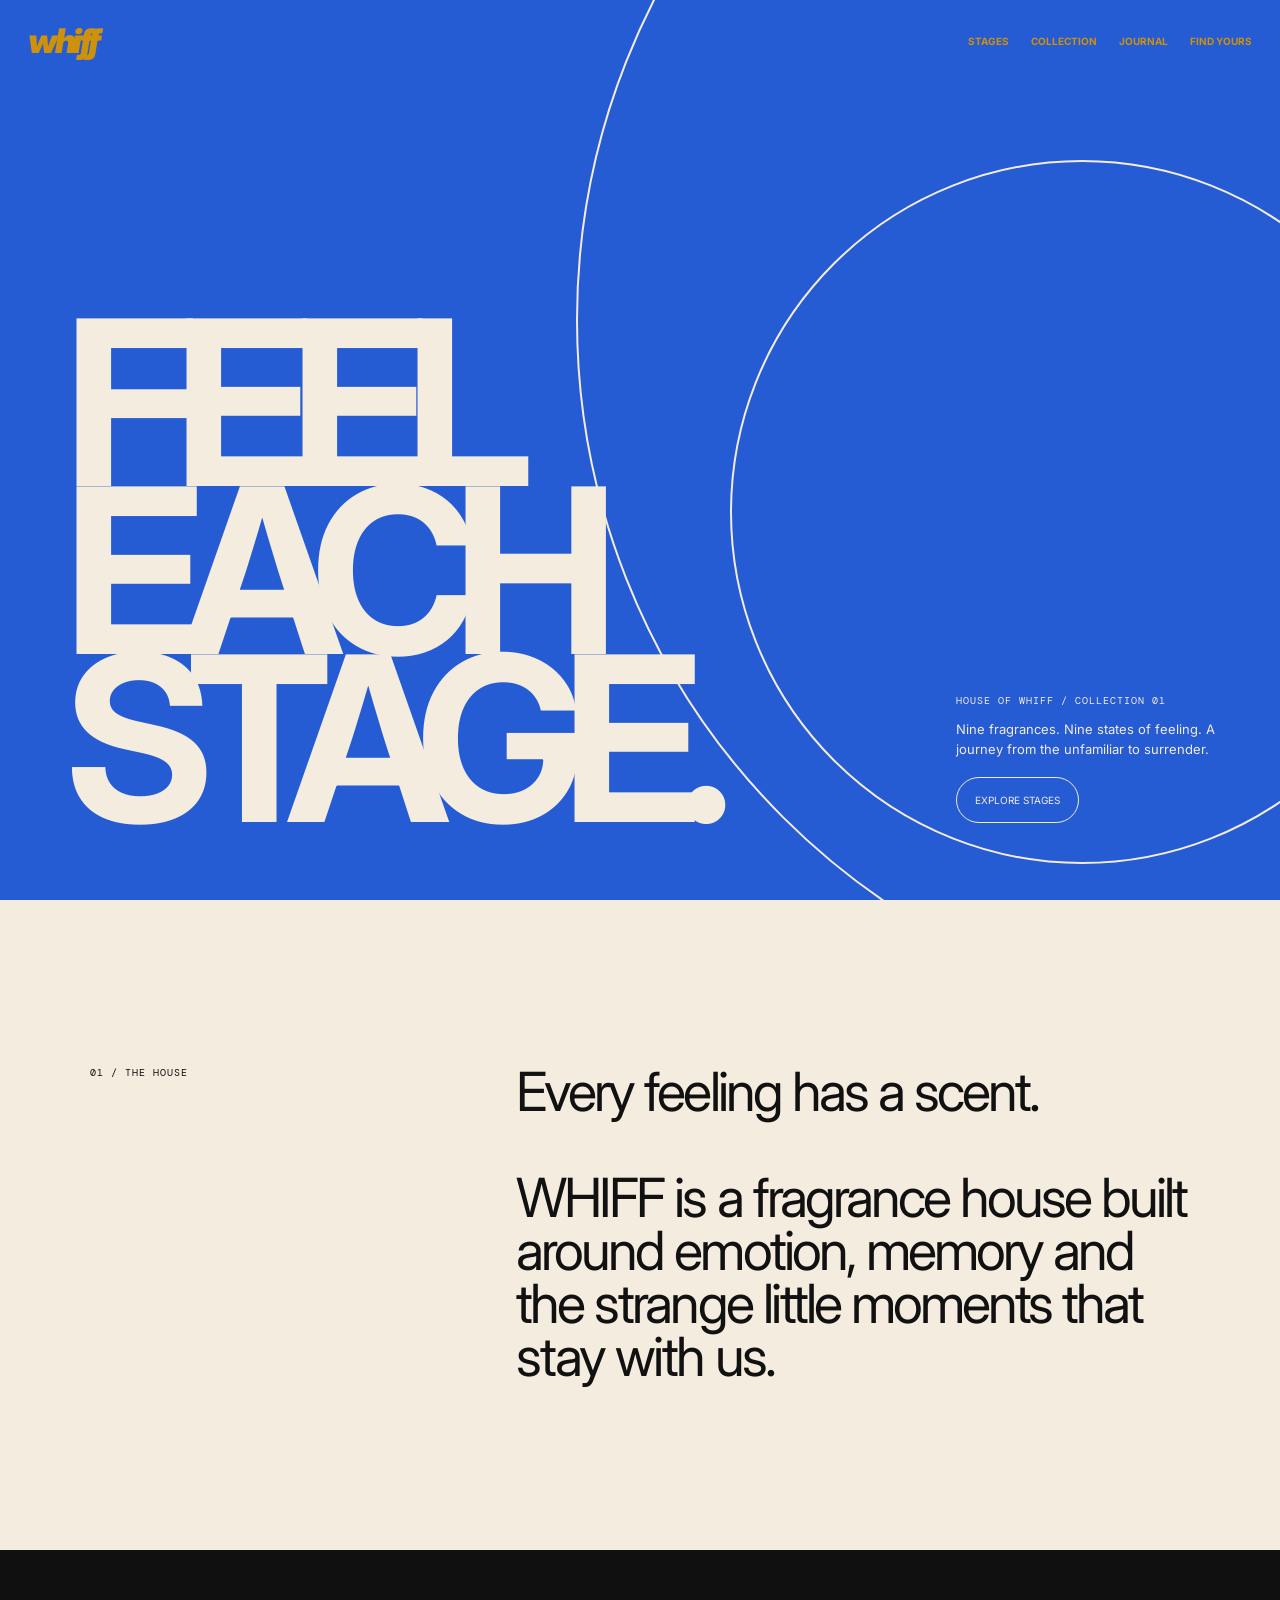
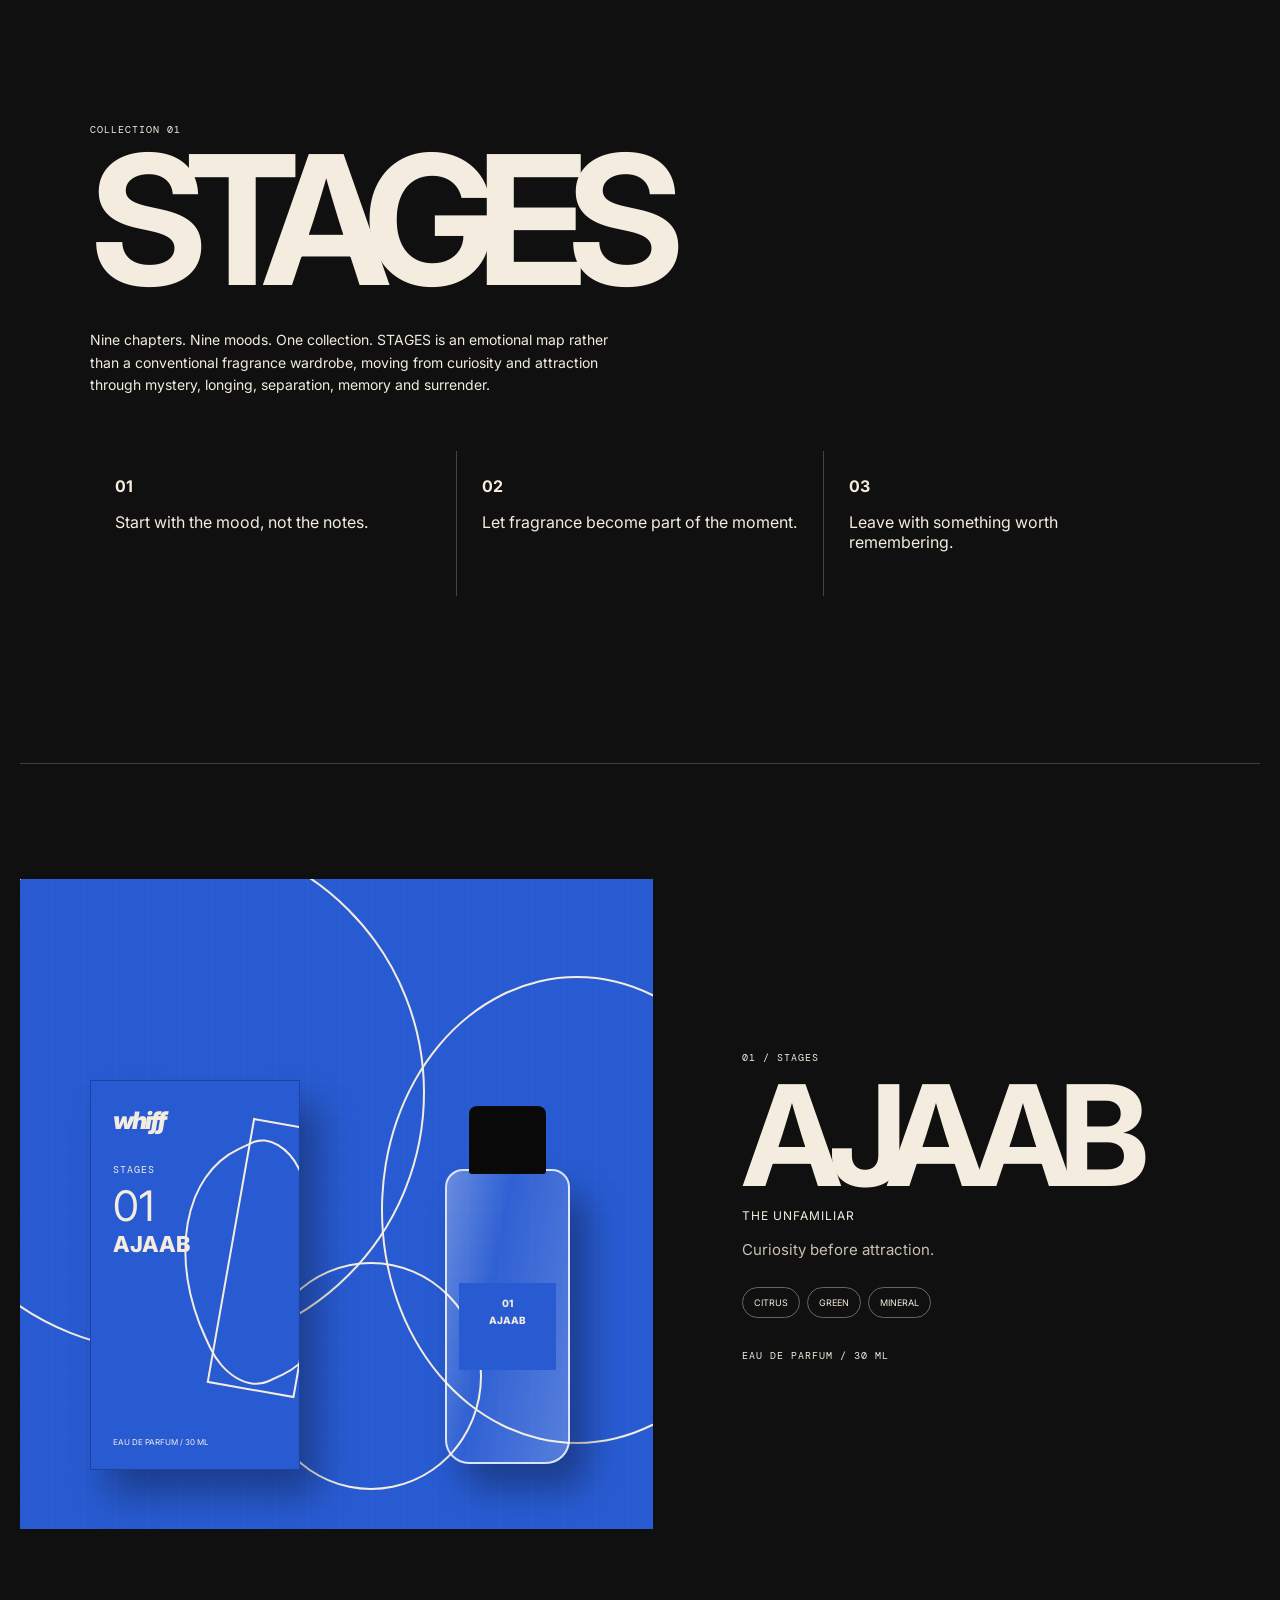
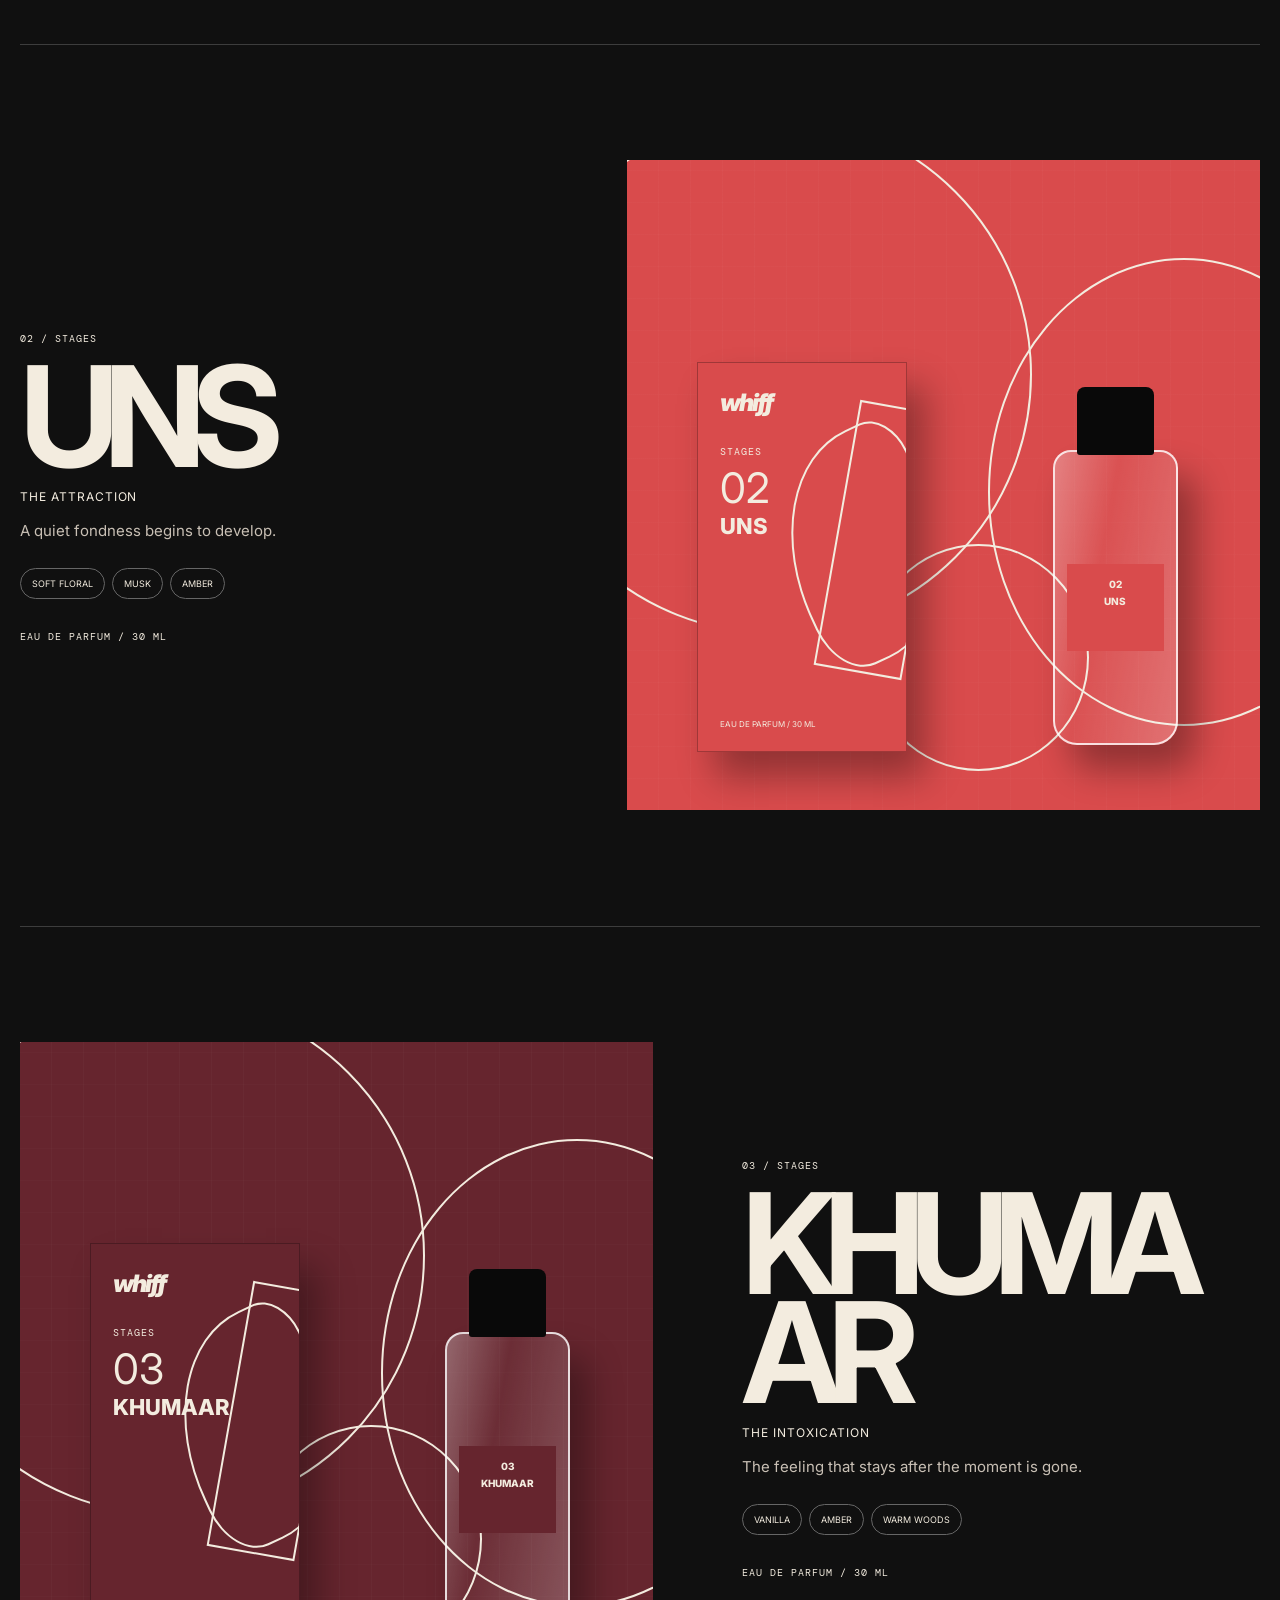
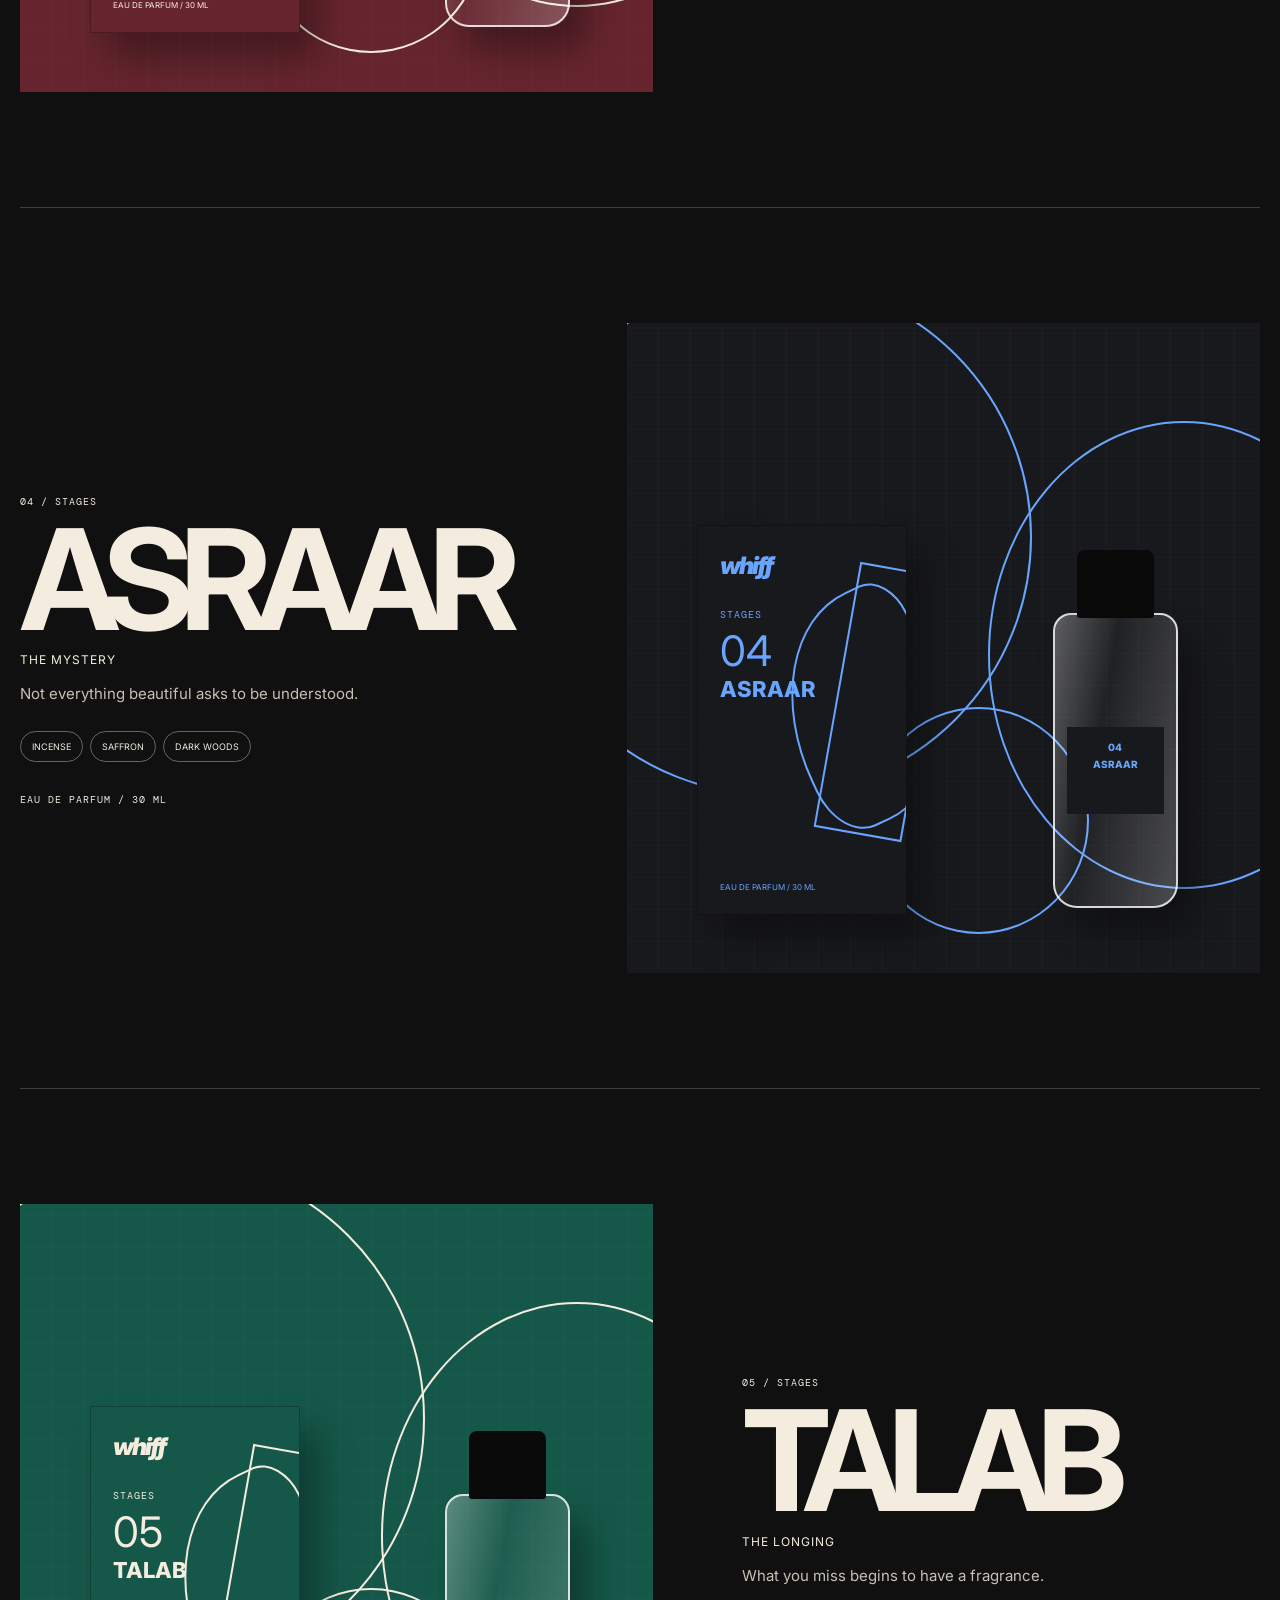
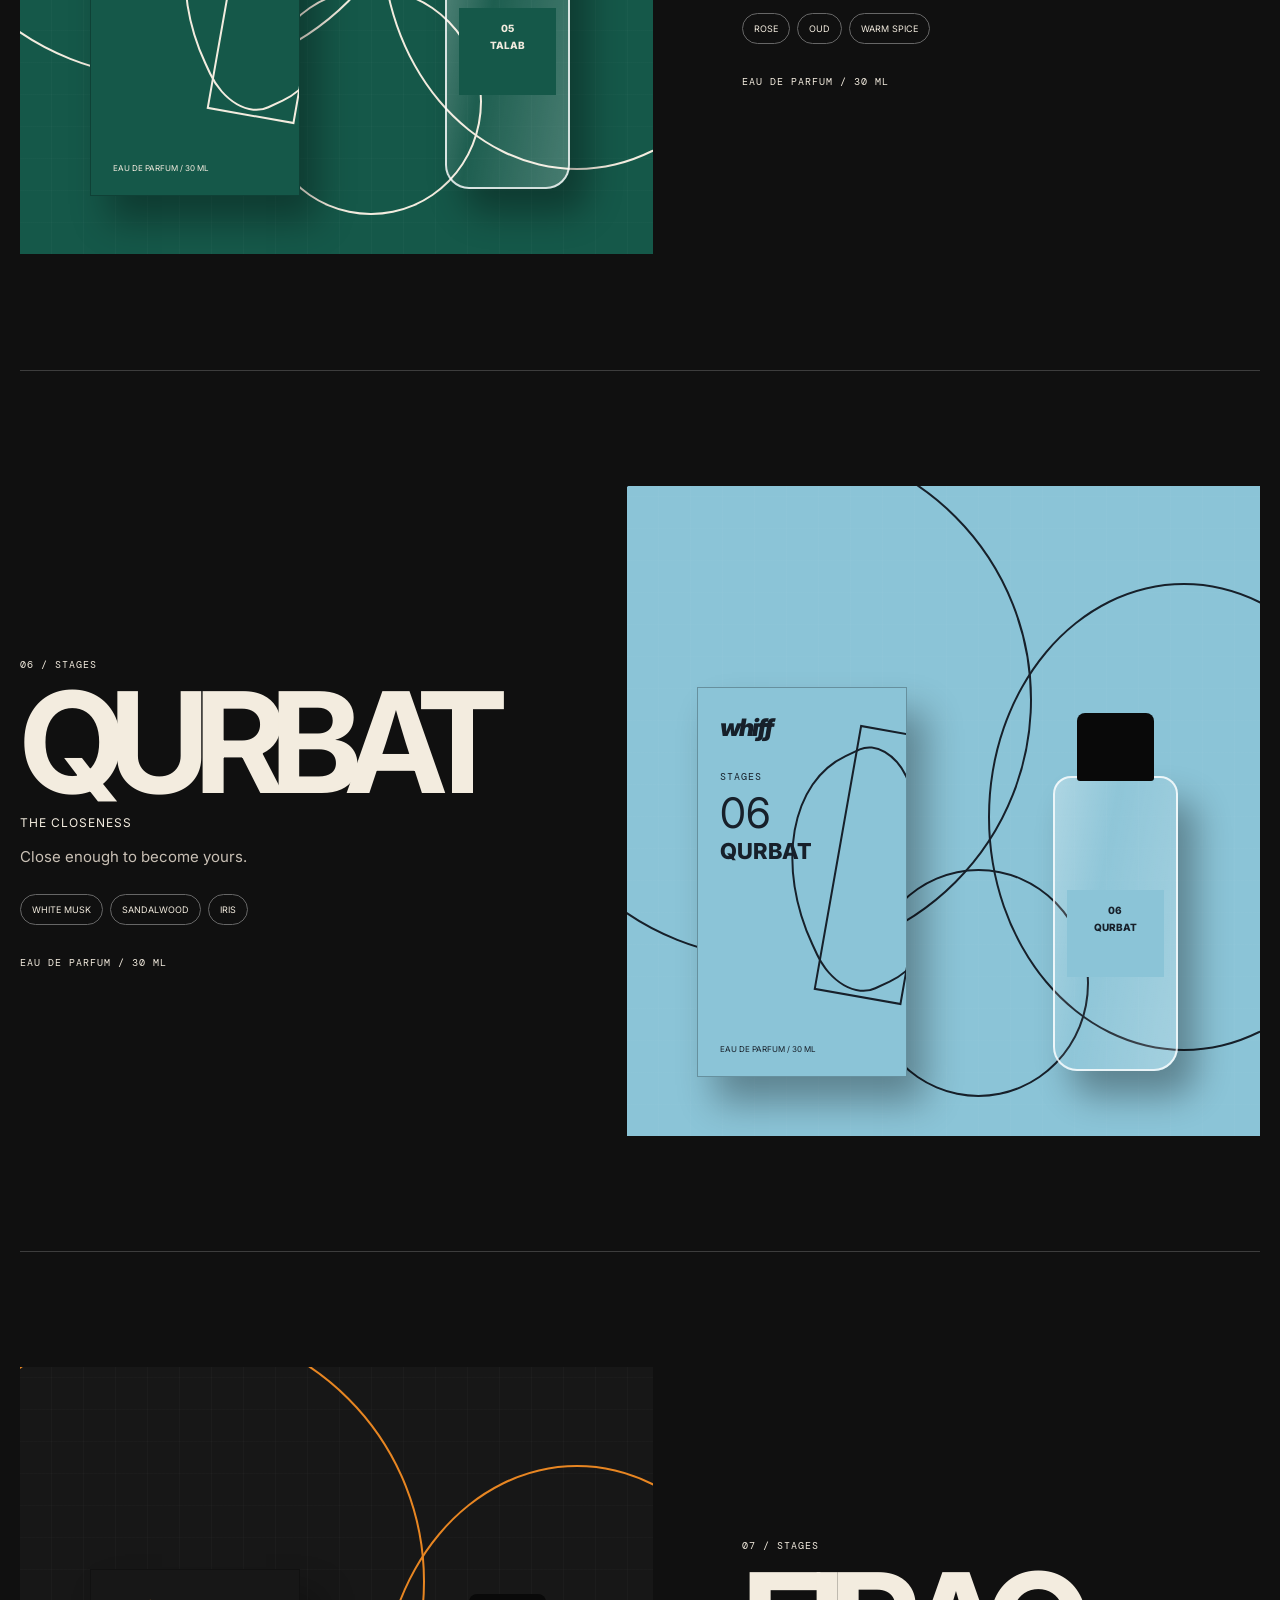
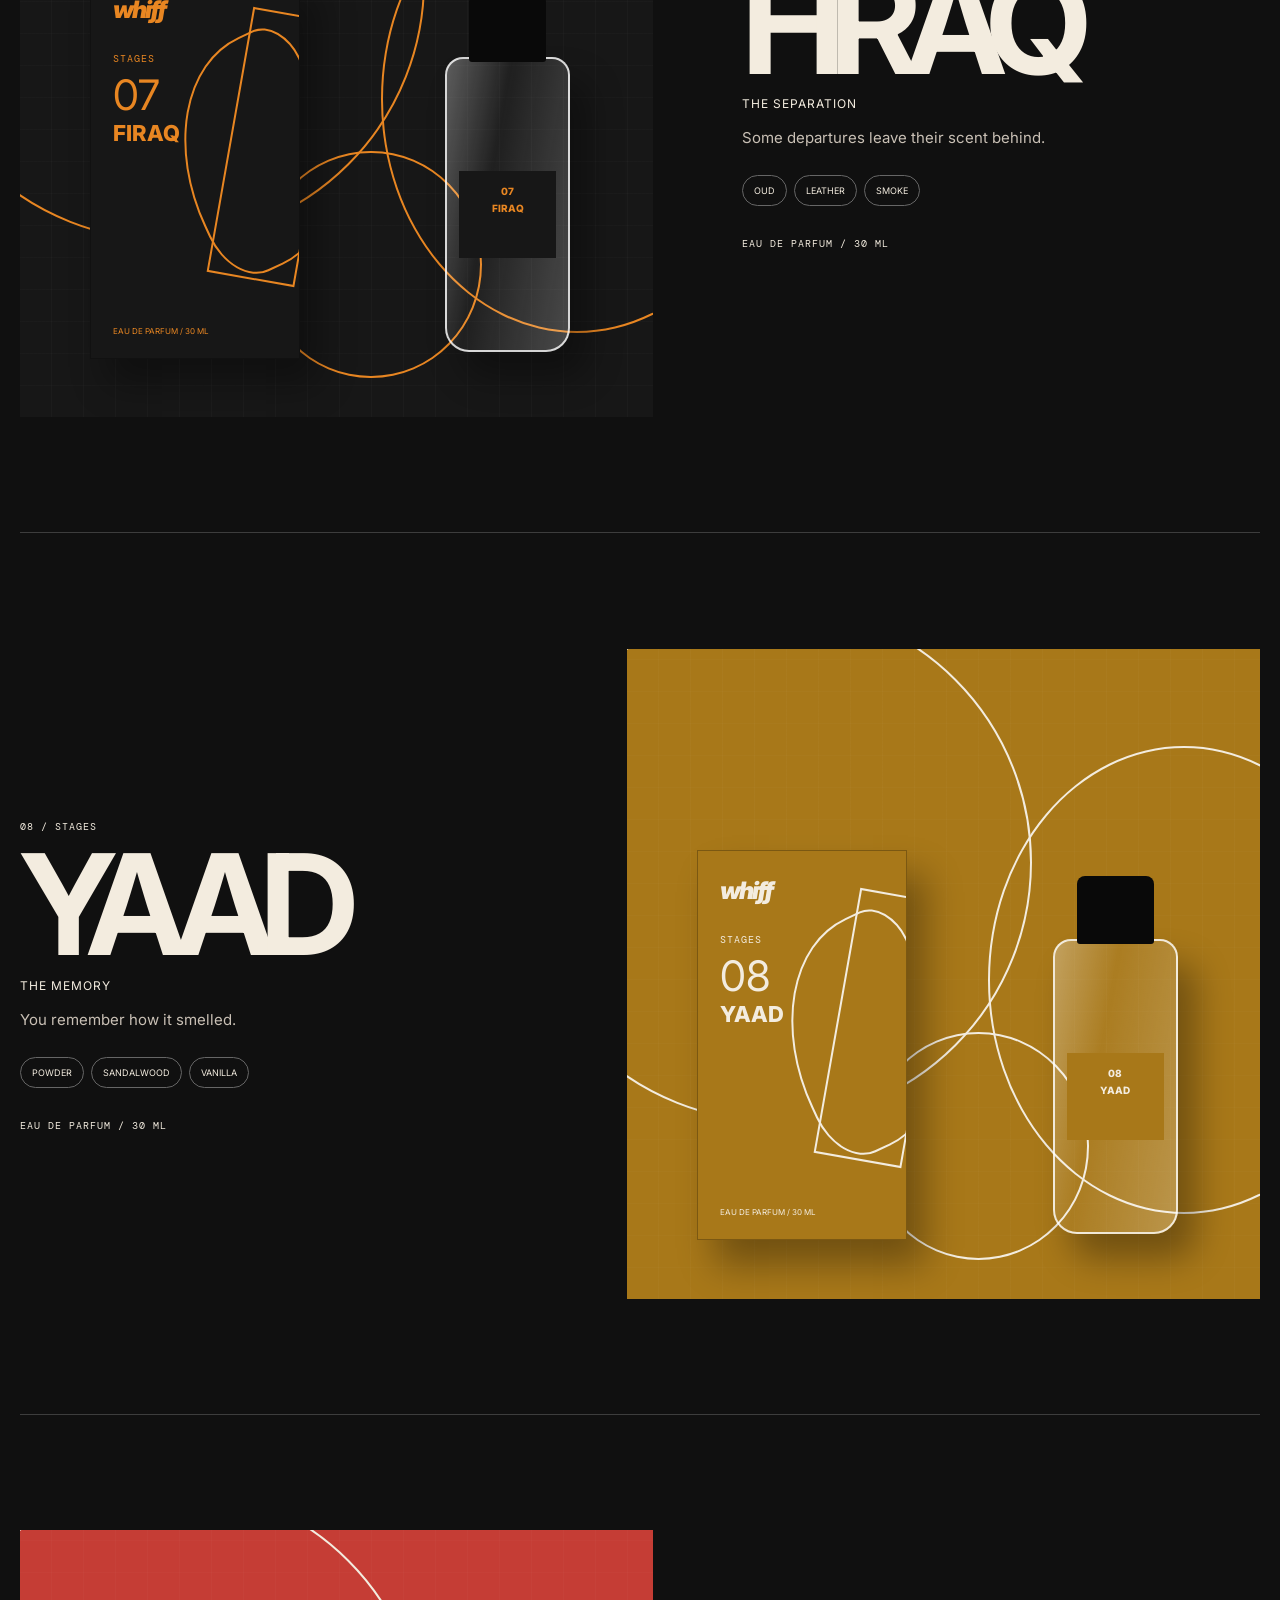
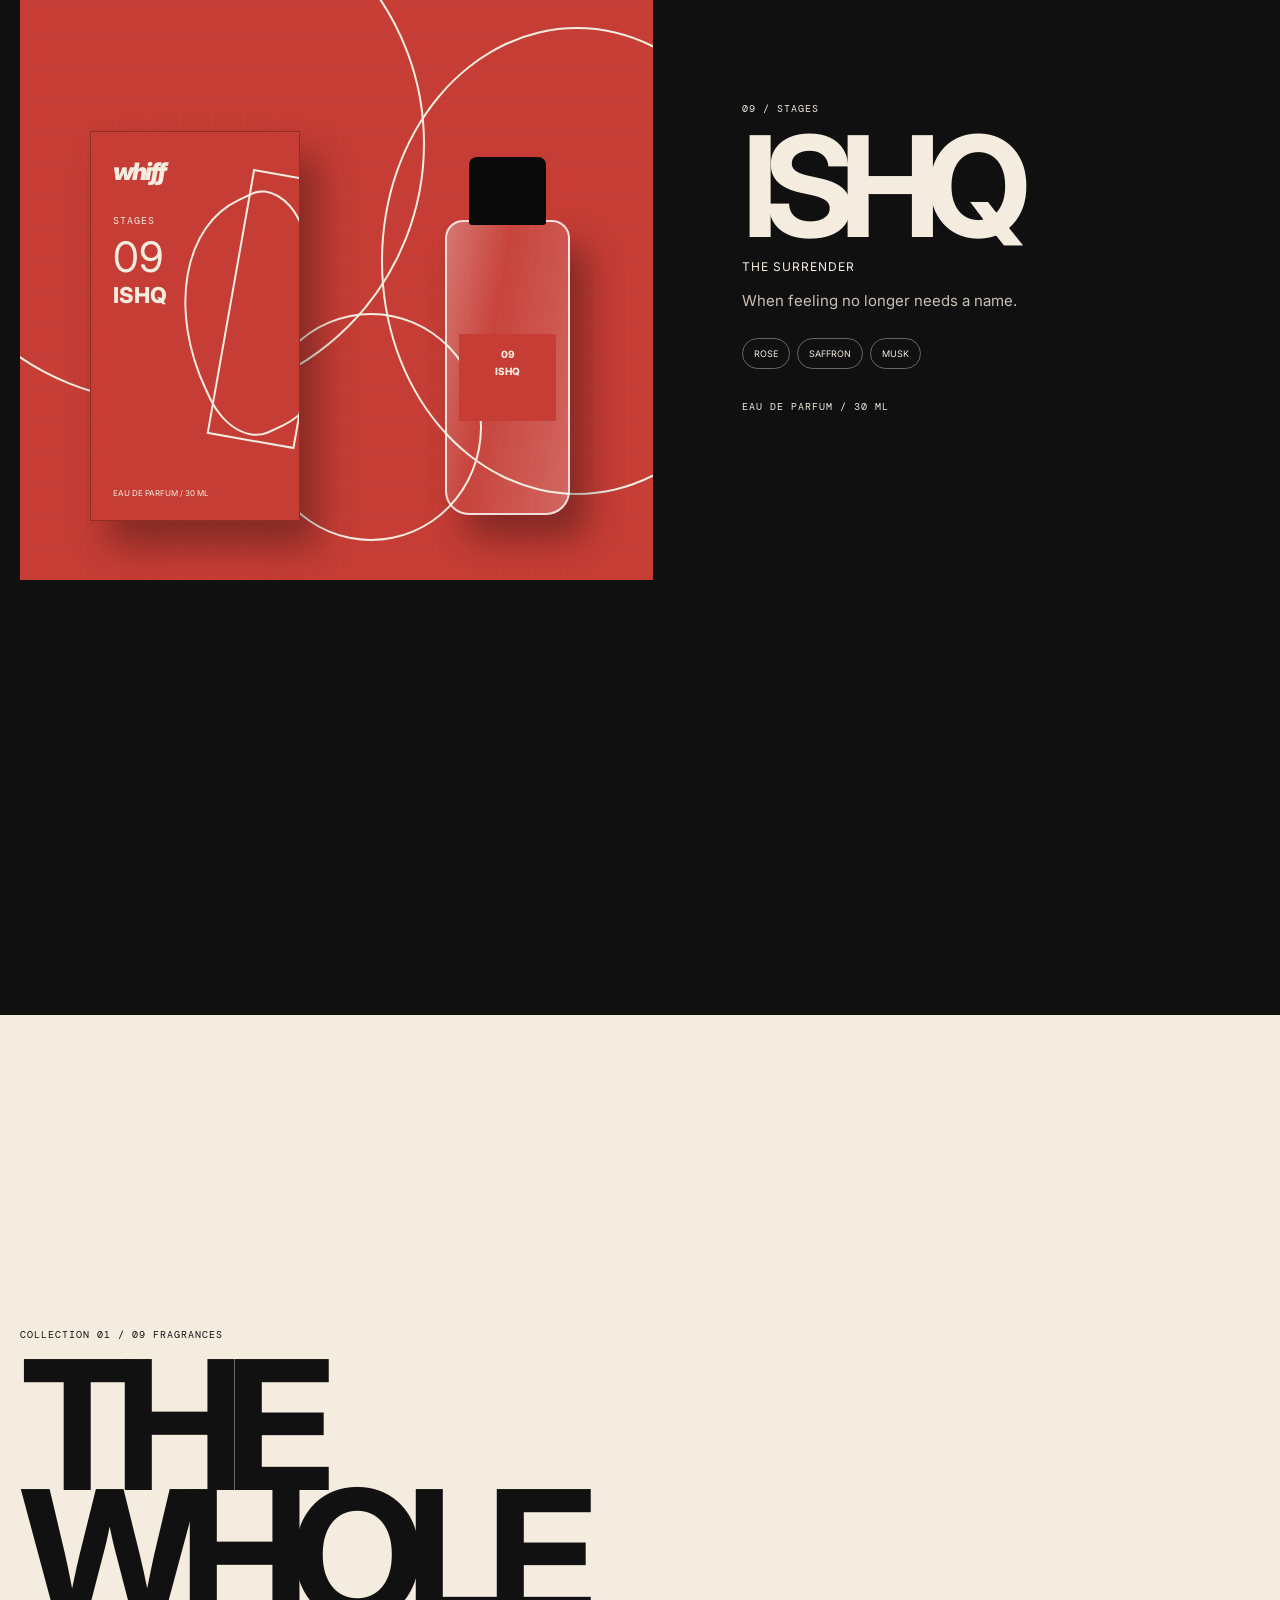
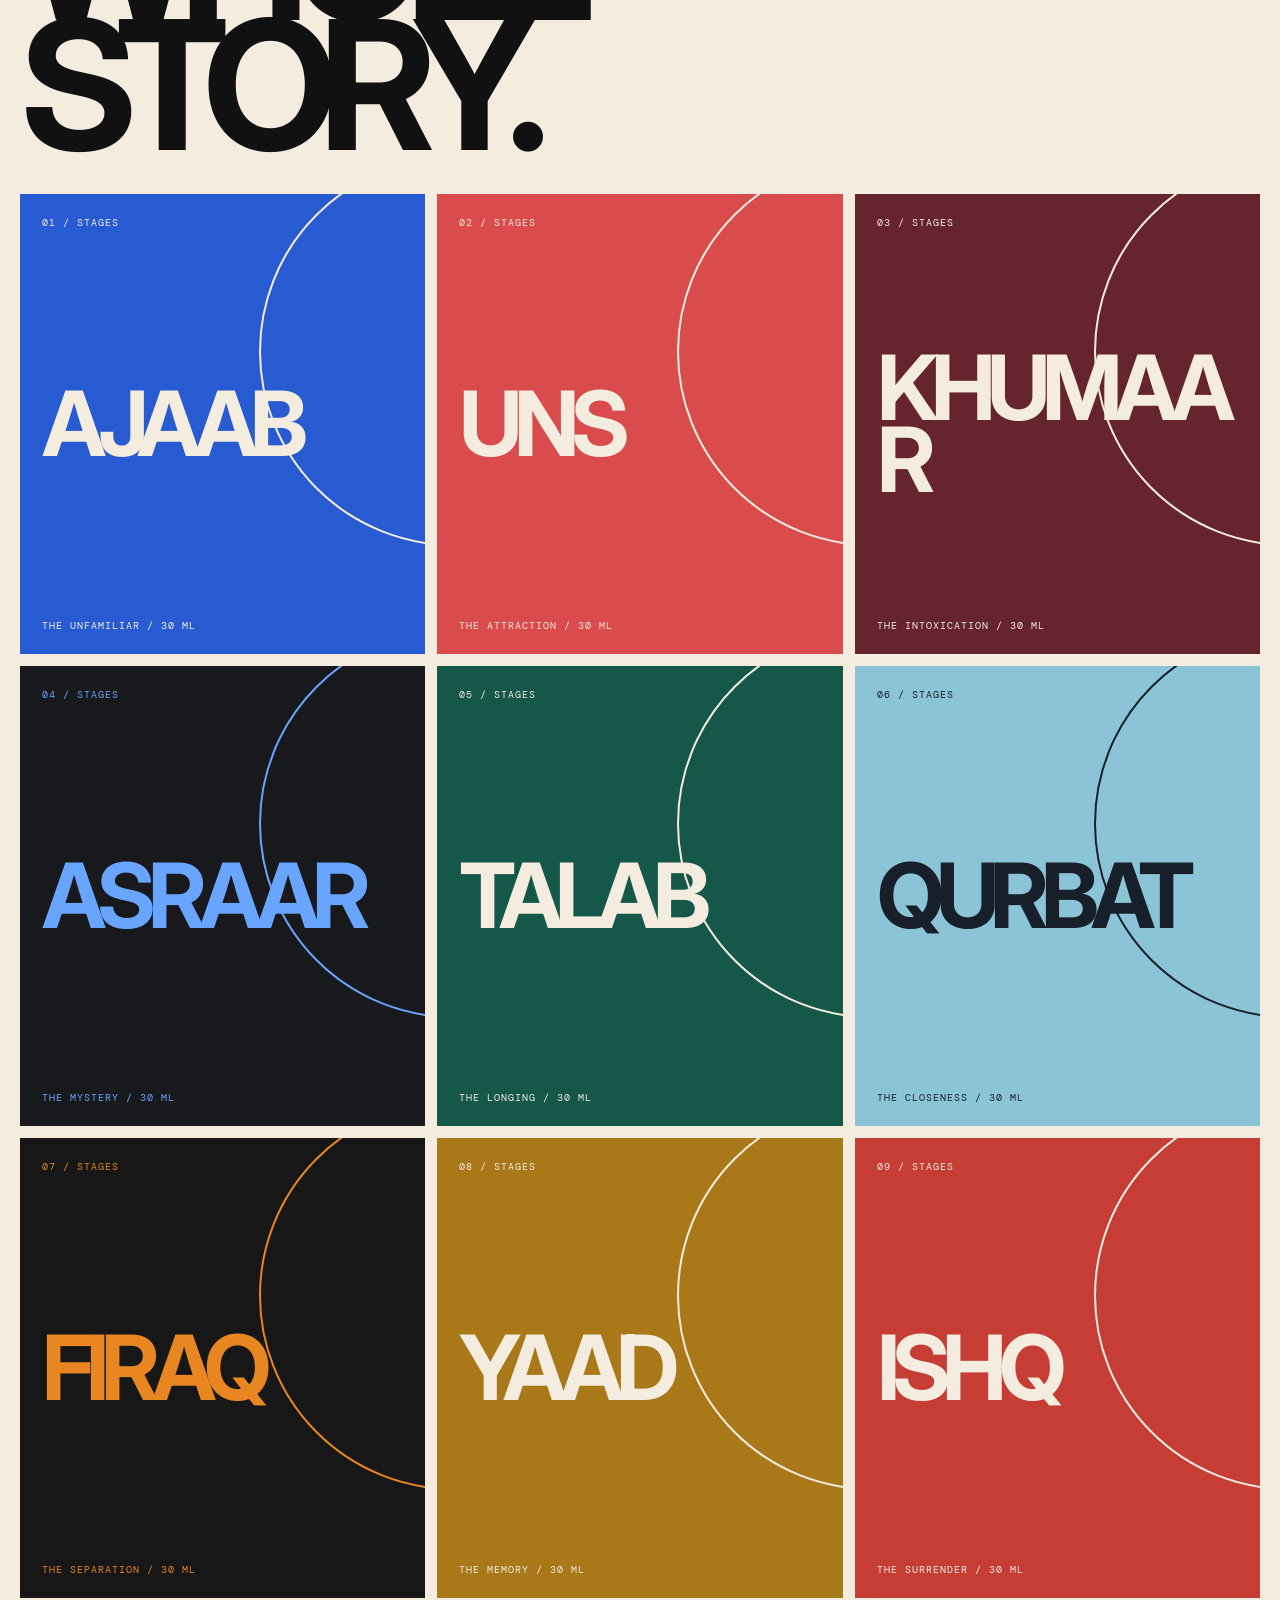
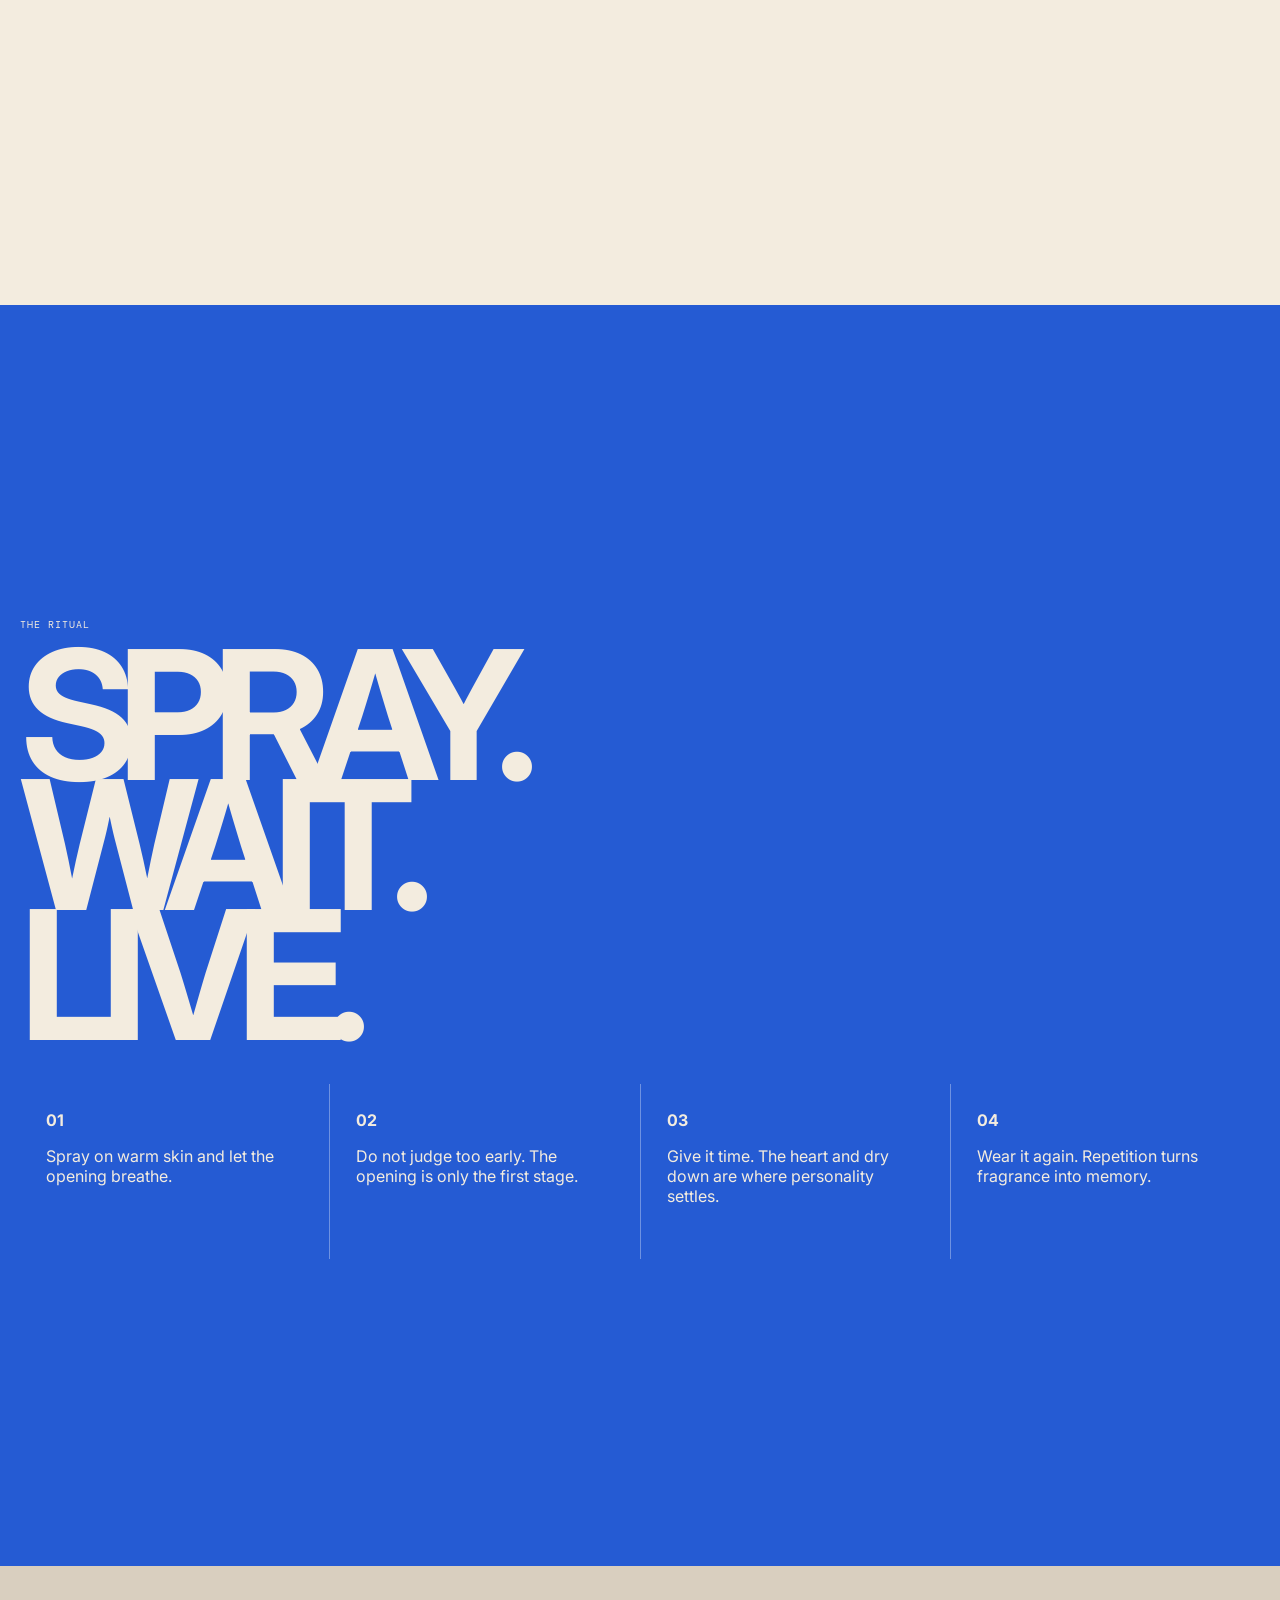
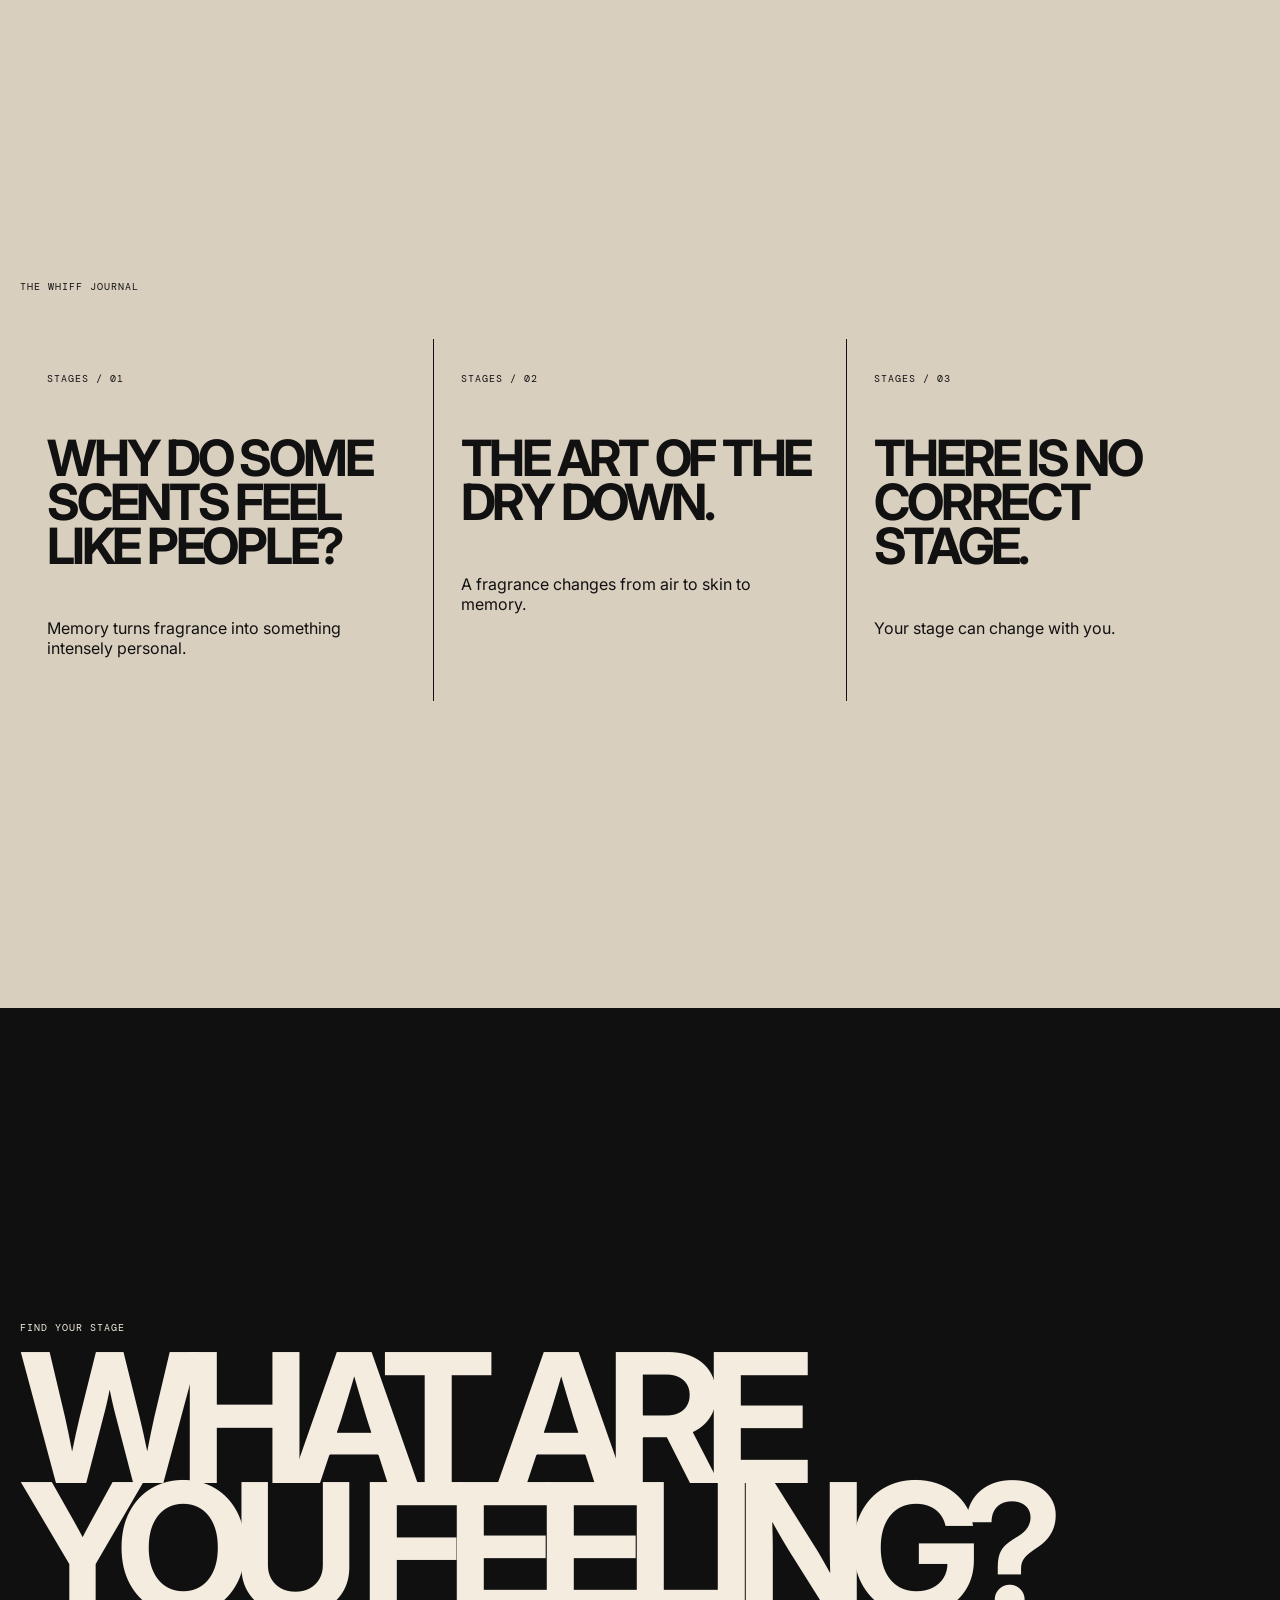
==== commit d0a314e0: "Make canonical WHIFF mobile-first website" ====
--- a/index.html
+++ b/index.html
@@ -1,34 +1,15 @@
-<!doctype html>
-<html lang="en">
-<head>
-<meta charset="utf-8"><meta name="viewport" content="width=device-width,initial-scale=1">
-<title>WHIFF | House of Whiff</title>
-<meta name="description" content="WHIFF House of Whiff. Collection 01: STAGES. Nine fragrances, nine states of feeling.">
-<link rel="preconnect" href="https://fonts.googleapis.com"><link rel="preconnect" href="https://fonts.gstatic.com" crossorigin><link href="https://fonts.googleapis.com/css2?family=DM+Mono:wght@400;500&family=Inter:wght@400;500;600;700;800;900&display=swap" rel="stylesheet">
-<style>
-:root{--ink:#111;--cream:#f3ecdf;--blue:#255bd3;--paper:#e8dfd0}*{box-sizing:border-box}html{scroll-behavior:smooth}body{margin:0;background:var(--cream);color:var(--ink);font-family:Inter,Arial,sans-serif}body:before{content:"";position:fixed;inset:0;pointer-events:none;z-index:100;background-image:radial-gradient(rgba(0,0,0,.09) .45px,transparent .45px);background-size:4px 4px;opacity:.16}a{color:inherit;text-decoration:none}button{font:inherit}.mono{font-family:'DM Mono',monospace;text-transform:uppercase;letter-spacing:.08em;font-size:10px}.nav{position:fixed;z-index:50;top:0;left:0;width:100%;display:flex;justify-content:space-between;align-items:center;padding:20px 28px;color:var(--cream);mix-blend-mode:difference}.wordmark{font-size:34px;font-weight:900;font-style:italic;letter-spacing:-.09em}.navlinks{display:flex;gap:25px;font-size:11px;font-weight:700;text-transform:uppercase}.hero{min-height:100svh;background:var(--blue);color:var(--cream);position:relative;overflow:hidden;padding:110px 5vw 6vw;display:flex;align-items:flex-end}.hero:before{content:"";position:absolute;width:66vw;height:66vw;right:-19vw;top:-19vw;border:2px solid var(--cream);border-radius:50%}.hero:after{content:"";position:absolute;width:36vw;height:36vw;right:10vw;bottom:-22vw;border:2px solid var(--cream);border-radius:50%}.heroGrid{position:absolute;inset:0;background:linear-gradient(90deg,transparent 49.8%,rgba(245,237,223,.14) 50%,transparent 50.2%),linear-gradient(0deg,transparent 49.8%,rgba(245,237,223,.14) 50%,transparent 50.2%);background-size:80px 80px;opacity:.4}.hero h1{position:relative;z-index:2;font-size:clamp(90px,18vw,260px);line-height:.75;letter-spacing:-.105em;margin:0}.heroMeta{position:absolute;right:5vw;bottom:6vw;width:250px;z-index:3}.heroMeta p{font-size:14px;line-height:1.5}.btn{display:inline-flex;padding:13px 18px;border:1px solid currentColor;border-radius:999px;font-size:10px;text-transform:uppercase;letter-spacing:.08em}.intro{padding:14vw 7vw 12vw;display:grid;grid-template-columns:1fr 2fr;gap:7vw}.intro h2{font-size:11px;text-transform:uppercase}.intro p{font-size:clamp(32px,5vw,72px);line-height:.97;letter-spacing:-.055em;margin:0;max-width:1000px}.manifesto{background:#111;color:var(--cream);padding:8vw 5vw}.manifestoTop{display:flex;justify-content:space-between;align-items:end}.manifesto h2{font-size:clamp(70px,14vw,190px);line-height:.72;letter-spacing:-.1em;margin:0}.manifestoText{max-width:380px;line-height:1.5;font-size:14px}.stages{background:#111;color:var(--cream);padding:0 5vw 10vw}.stage{min-height:88vh;display:grid;grid-template-columns:1.15fr .85fr;align-items:center;gap:7vw;padding:9vw 0;border-top:1px solid #3d3d3d}.stage:nth-child(even){grid-template-columns:.85fr 1.15fr}.stage:nth-child(even) .visual{order:2}.visual{height:650px;position:relative;display:flex;align-items:center;justify-content:center;background:var(--c);overflow:hidden}.visual:before{content:"";position:absolute;inset:0;background:repeating-linear-gradient(90deg,transparent 0,transparent 31px,rgba(255,255,255,.045) 32px),repeating-linear-gradient(0deg,transparent 0,transparent 31px,rgba(255,255,255,.035) 32px)}.geo{position:absolute;border:2px solid rgba(245,237,223,.9)}.g1{width:78%;aspect-ratio:1;border-radius:50%;transform:translate(-16%,0) rotate(var(--r))}.g2{width:52%;height:70%;border-radius:50%;transform:translate(25%,5%) rotate(calc(var(--r)*-1));background:rgba(0,0,0,.06)}.g3{width:34%;height:34%;border-radius:50%;transform:translate(5%,-5%)}.pack{position:absolute;z-index:3;left:12%;bottom:9%;width:210px;height:390px;background:var(--c);border:1px solid rgba(0,0,0,.25);box-shadow:25px 30px 45px rgba(0,0,0,.3);transform:perspective(900px) rotateY(8deg);overflow:hidden}.pack:before{content:"";position:absolute;inset:0;background:repeating-linear-gradient(90deg,transparent 0,transparent 4px,rgba(255,255,255,.04) 5px)}.packArt{position:absolute;right:-15%;top:20%;width:75%;height:55%;border:2px solid var(--accent);border-radius:70% 20% 65% 25%;transform:rotate(-25deg);opacity:.85}.packArt:after{content:"";position:absolute;width:55%;height:120%;right:10%;top:-10%;border:2px solid var(--accent);transform:rotate(35deg)}.packTop{padding:25px 22px;color:var(--fg)}.packLogo{font-size:24px;font-weight:900;font-style:italic;letter-spacing:-.08em}.packStage{margin-top:28px}.packNum{font-size:42px;line-height:1}.packName{font-size:22px;font-weight:700;margin-top:5px}.packBottom{position:absolute;bottom:22px;left:22px;font-size:8px;color:var(--fg);text-transform:uppercase;letter-spacing:.08em}.bottle{position:absolute;z-index:5;right:13%;bottom:10%;width:125px;height:295px;border:2px solid rgba(255,255,255,.75);border-radius:18px 18px 24px 24px;background:linear-gradient(100deg,rgba(255,255,255,.27),rgba(255,255,255,.04) 38%,rgba(255,255,255,.22));box-shadow:18px 25px 35px rgba(0,0,0,.3)}.bottle:before{content:"";position:absolute;left:22px;right:22px;top:-65px;height:68px;background:#0b0b0b;border-radius:8px 8px 3px 3px}.bottle:after{content:"";position:absolute;left:12px;right:12px;top:112px;height:75px;background:var(--label);color:var(--fg);border:1px solid rgba(0,0,0,.1);content:var(--n) "\A" var(--name);white-space:pre;text-align:center;padding-top:12px;font-size:10px;font-weight:700;line-height:1.6}.stageCopy .num{font-size:13px}.stageCopy h3{font-size:clamp(70px,10vw,150px);line-height:.76;letter-spacing:-.1em;margin:18px 0}.meaning{font-size:13px;text-transform:uppercase;letter-spacing:.08em}.stageCopy p{max-width:430px;line-height:1.55;color:#c8c0b5}.notes{display:flex;gap:7px;flex-wrap:wrap;margin:26px 0}.pill{border:1px solid #555;border-radius:999px;padding:8px 11px;font-size:9px;text-transform:uppercase}.collection{padding:12vw 5vw;background:var(--cream)}.collection h2{font-size:clamp(70px,14vw,190px);line-height:.72;letter-spacing:-.1em;margin:0 0 7vw}.grid{display:grid;grid-template-columns:repeat(3,1fr);gap:14px}.tile{height:460px;padding:25px;display:flex;flex-direction:column;justify-content:space-between;position:relative;overflow:hidden;background:var(--c);color:var(--fg)}.tile:before,.tile:after{content:"";position:absolute;border:2px solid currentColor;border-radius:50%;opacity:.7}.tile:before{width:90%;aspect-ratio:1;right:-50%;top:-5%}.tile:after{width:45%;height:70%;left:-20%;bottom:-30%;transform:rotate(35deg)}.tile h3{position:relative;z-index:2;font-size:60px;letter-spacing:-.08em;margin:0}.tile .small{position:relative;z-index:2;font-size:10px;text-transform:uppercase}.finder{padding:12vw 7vw;background:#111;color:var(--cream)}.finder h2{font-size:clamp(60px,11vw,150px);line-height:.78;letter-spacing:-.1em;margin:18px 0 7vw}.choices{display:flex;gap:10px;flex-wrap:wrap}.choice{background:none;color:var(--cream);border:1px solid #777;padding:14px 18px;border-radius:999px;cursor:pointer;font-size:11px}.choice:hover{background:var(--cream);color:#111}.answer{margin-top:50px;font-size:clamp(38px,6vw,80px);letter-spacing:-.06em}.footer{background:var(--blue);color:var(--cream);padding:7vw 5vw 3vw}.footer .big{font-size:clamp(100px,20vw,280px);font-weight:900;font-style:italic;letter-spacing:-.11em;line-height:.65}.footrow{display:flex;justify-content:space-between;margin-top:11vw;font-size:10px;text-transform:uppercase}@media(max-width:750px){.nav{padding:17px}.navlinks{display:none}.hero{padding:100px 6vw 13vw}.hero h1{font-size:29vw}.heroMeta{position:relative;right:auto;bottom:auto;width:100%;margin-top:35vw}.intro{display:block;padding:25vw 7vw}.intro h2{margin-bottom:40px}.stage,.stage:nth-child(even){grid-template-columns:1fr;padding:18vw 0}.stage:nth-child(even) .visual{order:0}.visual{height:570px}.pack{width:165px;height:320px}.bottle{width:100px;height:245px}.stageCopy h3{font-size:25vw}.grid{grid-template-columns:1fr}.tile{height:400px}.footrow{display:block;line-height:2.4}}
-</style></head>
-<body>
-<nav class="nav"><a class="wordmark" href="#top">whiff</a><div class="navlinks"><a href="#stages">Stages</a><a href="#collection">Collection</a><a href="#finder">Find yours</a><a href="#house">The house</a></div></nav>
-<header class="hero" id="top"><div class="heroGrid"></div><h1>FEEL<br>EACH<br>STAGE.</h1><div class="heroMeta"><div class="mono">House of Whiff · Collection 01</div><p>Nine fragrances. Nine states of feeling. A journey from the unfamiliar to surrender.</p><a class="btn" href="#stages">Explore stages</a></div></header>
-<section class="intro" id="house"><h2>01 / The house</h2><p>Every feeling has a scent.<br><br>STAGES is our first chapter, built around what we feel, what we remember, and what we become.</p></section>
-<section class="manifesto"><div class="manifestoTop"><h2>STAGES</h2><div class="manifestoText">Nine chapters. Nine moods. One collection. Designed as an emotional map rather than a conventional fragrance wardrobe.</div></div></section>
-<section class="stages" id="stages"><div id="stageList"></div></section>
-<section class="collection" id="collection"><div class="mono">Collection 01 / 09 fragrances</div><h2>THE<br>WHOLE<br>STORY.</h2><div class="grid" id="grid"></div></section>
-<section class="finder" id="finder"><div class="mono">Find your stage</div><h2>WHAT ARE<br>YOU FEELING?</h2><div class="choices"><button class="choice" data-a="AJAAB">Something unfamiliar</button><button class="choice" data-a="KHUMAAR">I can't stop thinking about it</button><button class="choice" data-a="TALAB">I miss someone</button><button class="choice" data-a="QURBAT">I want closeness</button><button class="choice" data-a="YAAD">I want a memory</button><button class="choice" data-a="ISHQ">I want to surrender</button></div><div class="answer" id="answer"></div></section>
-<footer class="footer"><div class="big">whiff</div><div class="footrow"><span>House of Whiff</span><span>Collection 01 · STAGES</span><span>India · Eau de parfum · 30 ml</span></div></footer>
-<script>
-const data=[
-['AJAAB','THE UNFAMILIAR','Curiosity before attraction.','#285bd2','#f3ecdf','Citrus','Green','Mineral'],
-['UNS','THE ATTRACTION','A quiet fondness begins to develop.','#d94b4c','#f3ecdf','Soft floral','Musk','Amber'],
-['KHUMAAR','THE INTOXICATION','The feeling that stays after the moment is gone.','#66252e','#f3ecdf','Vanilla','Amber','Warm woods'],
-['ASRAAR','THE MYSTERY','Not everything beautiful asks to be understood.','#18191c','#69a4ff','Incense','Saffron','Dark woods'],
-['TALAB','THE LONGING','What you miss begins to have a fragrance.','#155849','#f3ecdf','Rose','Oud','Warm spice'],
-['QURBAT','THE CLOSENESS','Close enough to become yours.','#8bc4d7','#17202a','White musk','Sandalwood','Iris'],
-['FIRAQ','THE SEPARATION','Some departures leave their scent behind.','#171717','#e88622','Oud','Leather','Smoke'],
-['YAAD','THE MEMORY','You remember how it smelled.','#a87819','#f3ecdf','Powder','Sandalwood','Vanilla'],
-['ISHQ','THE SURRENDER','When feeling no longer needs a name.','#c53d35','#f3ecdf','Rose','Saffron','Musk']];
-const list=document.getElementById('stageList'),grid=document.getElementById('grid');
-data.forEach((x,i)=>{const notes=x.slice(6);list.innerHTML+=`<article class="stage"><div class="visual" style="--c:${x[3]};--fg:${x[4]};--accent:${x[4]};--label:${x[3]};--n:'0${i+1}';--name:'${x[0]}';--r:${i*17-25}deg'><i class="geo g1"></i><i class="geo g2"></i><i class="geo g3"></i><div class="pack"><div class="packArt"></div><div class="packTop"><div class="packLogo">whiff</div><div class="packStage mono">STAGES</div><div class="packNum">0${i+1}</div><div class="packName">${x[0]}</div></div><div class="packBottom">eau de parfum · 30 ml</div></div><div class="bottle"></div></div><div class="stageCopy"><span class="num mono">0${i+1} / STAGES</span><h3>${x[0]}</h3><div class="meaning">${x[1]}</div><p>${x[2]}</p><div class="notes">${notes.map(n=>`<span class="pill">${n}</span>`).join('')}</div><span class="mono">Eau de parfum · 30 ml</span></div></article>`;grid.innerHTML+=`<article class="tile" style="--c:${x[3]};--fg:${x[4]}"><div class="small">0${i+1} / STAGES</div><h3>${x[0]}</h3><div class="small">${x[1]} · 30 ml</div></article>`});
-document.querySelectorAll('.choice').forEach(b=>b.onclick=()=>document.getElementById('answer').textContent=`Your stage: ${b.dataset.a}`);
-</script></body></html>+<!doctype html><html lang="en"><head><meta charset="utf-8"><meta name="viewport" content="width=device-width,initial-scale=1,viewport-fit=cover"><meta name="theme-color" content="#255bd3"><meta name="description" content="WHIFF House of Whiff. Collection 01: STAGES."><title>WHIFF | House of Whiff</title><link rel="preconnect" href="https://fonts.googleapis.com"><link rel="preconnect" href="https://fonts.gstatic.com" crossorigin><link href="https://fonts.googleapis.com/css2?family=DM+Mono:wght@400;500&family=Inter:wght@400;500;600;700;800;900&display=swap" rel="stylesheet"><style>
+:root{--cream:#f3ecdf;--blue:#255bd3;--black:#101010}*{box-sizing:border-box}html{scroll-behavior:smooth}body{margin:0;overflow-x:hidden;background:var(--cream);color:#111;font-family:Inter,Arial,sans-serif}a{color:inherit;text-decoration:none}.mono{font:10px 'DM Mono',monospace;text-transform:uppercase;letter-spacing:.1em}.logo{font-size:32px;font-weight:900;font-style:italic;letter-spacing:-.1em}.nav{position:fixed;z-index:50;top:0;left:0;width:100%;display:flex;justify-content:space-between;align-items:center;padding:17px 20px;color:var(--cream);mix-blend-mode:difference}.navlinks{display:flex;gap:22px;font-size:10px;font-weight:700;text-transform:uppercase}.hero{min-height:100svh;background:var(--blue);color:var(--cream);position:relative;overflow:hidden;padding:90px 20px 32px;display:flex;flex-direction:column;justify-content:flex-end}.gridlines{position:absolute;inset:0;background:linear-gradient(90deg,transparent 49.5%,#ffffff18 50%,transparent 50.5%),linear-gradient(0deg,transparent 49.5%,#ffffff18 50%,transparent 50.5%);background-size:44px 44px}.orb{position:absolute;border:2px solid var(--cream);border-radius:50%;animation:drift 10s ease-in-out infinite}.orb1{width:110vw;height:110vw;right:-55vw;top:-30vw}.orb2{width:55vw;height:55vw;right:-12vw;bottom:4vh;animation-delay:-4s}.hero h1{position:relative;margin:0;font-size:clamp(76px,24vw,250px);line-height:.73;letter-spacing:-.105em;animation:rise .8s both}.heroInfo{position:relative;margin-top:34px;max-width:340px}.heroInfo p{font-size:13px;line-height:1.5;margin:13px 0 18px}.btn{display:inline-flex;min-height:46px;align-items:center;padding:0 18px;border:1px solid currentColor;border-radius:999px;font-size:10px;text-transform:uppercase}.section{padding:24vw 20px}.intro{display:grid;gap:40px}.introText{font-size:clamp(31px,9vw,54px);line-height:.98;letter-spacing:-.055em}.black{background:var(--black);color:var(--cream)}h2{font-size:clamp(68px,23vw,180px);line-height:.72;letter-spacing:-.105em;margin:18px 0 45px}.manifestoText{font-size:14px;line-height:1.6;max-width:540px}.manifestoGrid{display:grid;gap:1px;background:#444;margin-top:55px}.manifestoGrid article{background:var(--black);padding:25px;min-height:145px}.stages{padding:0 20px 25vw}.stage{border-top:1px solid #3d3d3d;padding:22vw 0;display:flex;flex-direction:column;gap:42px}.visual{width:100%;height:min(118vw,560px);min-height:420px;position:relative;overflow:hidden;background:var(--c);isolation:isolate}.visual:before{content:"";position:absolute;inset:0;background:repeating-linear-gradient(90deg,transparent 0,transparent 31px,#ffffff0b 32px),repeating-linear-gradient(0deg,transparent 0,transparent 31px,#ffffff08 32px)}.geo{position:absolute;border:2px solid var(--fg);border-radius:50%;z-index:1}.g1{width:82%;aspect-ratio:1;left:-18%;top:-7%;animation:spin 25s linear infinite}.g2{width:62%;height:72%;right:-19%;top:15%;animation:breathe 7s ease-in-out infinite}.g3{width:35%;height:35%;right:27%;bottom:6%;animation:drift 7s ease-in-out infinite}.pack{position:absolute;z-index:3;left:7%;bottom:7%;width:43%;height:65%;background:var(--c);border:1px solid #0004;box-shadow:18px 25px 35px #0005;overflow:hidden}.packArt{position:absolute;right:-18%;top:18%;width:76%;height:58%;border:2px solid var(--fg);border-radius:70% 20% 65% 25%;transform:rotate(-25deg)}.packArt:after{content:"";position:absolute;width:55%;height:120%;right:10%;top:-10%;border:2px solid var(--fg);transform:rotate(35deg)}.packTop{position:relative;padding:17px 14px;color:var(--fg)}.packLogo{font-size:18px;font-weight:900;font-style:italic;letter-spacing:-.08em}.packStage{margin-top:20px}.packNum{font-size:30px;margin-top:4px}.packName{font-size:15px;font-weight:800}.packBottom{position:absolute;left:14px;bottom:14px;font-size:6px;color:var(--fg);text-transform:uppercase}.bottle{position:absolute;z-index:5;right:9%;bottom:7%;width:28%;height:49%;border:2px solid #fffc;border-radius:18px 18px 24px 24px;background:linear-gradient(100deg,#ffffff4d,#ffffff0a 38%,#ffffff38);box-shadow:18px 25px 35px #0005}.bottle:before{content:"";position:absolute;left:18%;right:18%;top:-23%;height:24%;background:#090909;border-radius:8px 8px 3px 3px}.bottle:after{content:var(--n) "\A" var(--name);position:absolute;left:8%;right:8%;top:40%;height:25%;background:var(--label);color:var(--fg);white-space:pre;text-align:center;padding-top:8px;font-size:8px;font-weight:800;line-height:1.7}.stage h3{font-size:clamp(56px,18vw,140px);line-height:.78;letter-spacing:-.105em;margin:16px 0 18px;overflow-wrap:anywhere;word-break:break-word}.meaning{text-transform:uppercase;letter-spacing:.08em;font-size:12px}.stage p{font-size:15px;line-height:1.6;color:#c9c0b5;max-width:500px}.notes{display:flex;gap:7px;flex-wrap:wrap;margin:25px 0}.pill{border:1px solid #666;border-radius:999px;padding:9px 11px;font-size:9px;text-transform:uppercase}.collection{padding:24vw 20px}.tiles{display:grid;gap:12px}.tile{height:330px;padding:22px;display:flex;flex-direction:column;justify-content:space-between;position:relative;overflow:hidden;background:var(--c);color:var(--fg)}.tile:before{content:"";position:absolute;width:95%;aspect-ratio:1;right:-55%;top:-8%;border:2px solid currentColor;border-radius:50%;animation:spin 24s linear infinite}.tile h3{font-size:clamp(52px,18vw,90px);line-height:.8;letter-spacing:-.09em;margin:0;position:relative;overflow-wrap:anywhere}.ritual{background:var(--blue);color:var(--cream);padding:24vw 20px}.ritualGrid{display:grid;gap:1px;background:#ffffff55}.ritualGrid article{background:var(--blue);padding:26px;min-height:175px}.journal{background:#d9cfbf;padding:24vw 20px}.journalGrid{display:grid;gap:1px;background:#111;margin-top:45px}.journalCard{background:#d9cfbf;padding:27px;min-height:250px}.journalCard h3{font-size:clamp(30px,10vw,50px);line-height:.88;letter-spacing:-.065em}.finder{padding:24vw 20px}.choices{display:grid;gap:9px}.choice{min-height:48px;width:100%;text-align:left;background:none;color:var(--cream);border:1px solid #666;padding:0 17px;border-radius:999px;font-size:11px}.choice.active{background:var(--cream);color:#111}.answer{margin-top:45px;font-size:clamp(38px,12vw,80px);line-height:.85;letter-spacing:-.07em}.faq{padding:24vw 20px}.faq details{border-top:1px solid #aaa;padding:24px 0}.faq details:last-child{border-bottom:1px solid #aaa}.faq summary{cursor:pointer;font-size:15px;font-weight:650}.faq p{line-height:1.6;color:#555}.footer{background:var(--blue);color:var(--cream);padding:25vw 20px 30px;overflow:hidden}.footer .big{font-size:32vw;font-weight:900;font-style:italic;letter-spacing:-.11em;line-height:.65}.footrow{display:grid;gap:8px;margin-top:25vw;font-size:9px;text-transform:uppercase}.reveal{opacity:0;transform:translateY(25px);transition:.7s}.reveal.in{opacity:1;transform:none}@keyframes rise{from{opacity:0;transform:translateY(40px)}to{opacity:1;transform:none}}@keyframes spin{to{transform:rotate(360deg)}}@keyframes breathe{50%{transform:scale(1.07)}}@keyframes drift{50%{transform:translate(2vw,2vw) rotate(6deg)}}@media(min-width:801px){.hero{padding:110px 5vw 6vw}.hero h1{font-size:clamp(90px,18vw,260px)}.heroInfo{position:absolute;right:5vw;bottom:6vw;width:260px}.section{padding:13vw 7vw}.intro{grid-template-columns:1fr 2fr;gap:7vw}.manifestoGrid{grid-template-columns:repeat(3,1fr)}.stage{min-height:90vh;display:grid;grid-template-columns:1.1fr .9fr;align-items:center;gap:7vw;padding:9vw 0}.stage:nth-child(even){grid-template-columns:.9fr 1.1fr}.stage:nth-child(even) .visual{order:2}.visual{height:min(650px,70vw);min-height:480px}.pack{width:210px;height:390px;left:11%;bottom:9%}.bottle{width:125px;height:295px;right:13%;bottom:10%}.packTop{padding:25px 22px}.packLogo{font-size:24px}.packStage{margin-top:28px}.packNum{font-size:42px}.packName{font-size:22px}.packBottom{left:22px;bottom:22px;font-size:8px}.bottle:before{left:22px;right:22px;top:-65px;height:68px}.bottle:after{left:12px;right:12px;top:112px;height:75px;padding-top:12px;font-size:10px}.tiles{grid-template-columns:repeat(3,1fr)}.tile{height:460px}.ritualGrid{grid-template-columns:repeat(4,1fr)}.journalGrid{grid-template-columns:repeat(3,1fr)}.choices{display:flex;flex-wrap:wrap}.choice{width:auto}.nav{padding:20px 28px}.logo{font-size:34px}}@media(prefers-reduced-motion:reduce){*,*:before,*:after{animation:none!important;transition:none!important}.reveal{opacity:1;transform:none}}
+</style></head><body>
+<nav class="nav"><a class="logo" href="#top">whiff</a><div class="navlinks"><a href="#stages">Stages</a><a href="#collection">Collection</a><a href="#journal">Journal</a><a href="#finder">Find yours</a></div></nav>
+<header class="hero" id="top"><div class="gridlines"></div><i class="orb orb1"></i><i class="orb orb2"></i><h1>FEEL<br>EACH<br>STAGE.</h1><div class="heroInfo"><div class="mono">House of Whiff / Collection 01</div><p>Nine fragrances. Nine states of feeling. A journey from the unfamiliar to surrender.</p><a class="btn" href="#stages">Explore stages</a></div></header>
+<section class="section intro"><span class="mono">01 / The house</span><div class="introText">Every feeling has a scent.<br><br>WHIFF is a fragrance house built around emotion, memory and the strange little moments that stay with us.</div></section>
+<section class="section black manifesto"><span class="mono">Collection 01</span><h2>STAGES</h2><div class="manifestoText">Nine chapters. Nine moods. One collection. STAGES is an emotional map rather than a conventional fragrance wardrobe, moving from curiosity and attraction through mystery, longing, separation, memory and surrender.</div><div class="manifestoGrid"><article><b>01</b><p>Start with the mood, not the notes.</p></article><article><b>02</b><p>Let fragrance become part of the moment.</p></article><article><b>03</b><p>Leave with something worth remembering.</p></article></div></section>
+<section class="stages black" id="stages"><div id="stageList"></div></section>
+<section class="collection" id="collection"><span class="mono">Collection 01 / 09 fragrances</span><h2>THE<br>WHOLE<br>STORY.</h2><div class="tiles" id="tiles"></div></section>
+<section class="ritual"><span class="mono">The ritual</span><h2>SPRAY.<br>WAIT.<br>LIVE.</h2><div class="ritualGrid"><article><b>01</b><p>Spray on warm skin and let the opening breathe.</p></article><article><b>02</b><p>Do not judge too early. The opening is only the first stage.</p></article><article><b>03</b><p>Give it time. The heart and dry down are where personality settles.</p></article><article><b>04</b><p>Wear it again. Repetition turns fragrance into memory.</p></article></div></section>
+<section class="journal" id="journal"><span class="mono">The Whiff Journal</span><div class="journalGrid"><article class="journalCard reveal"><span class="mono">STAGES / 01</span><h3>WHY DO SOME SCENTS FEEL LIKE PEOPLE?</h3><p>Memory turns fragrance into something intensely personal.</p></article><article class="journalCard reveal"><span class="mono">STAGES / 02</span><h3>THE ART OF THE DRY DOWN.</h3><p>A fragrance changes from air to skin to memory.</p></article><article class="journalCard reveal"><span class="mono">STAGES / 03</span><h3>THERE IS NO CORRECT STAGE.</h3><p>Your stage can change with you.</p></article></div></section>
+<section class="black finder" id="finder"><span class="mono">Find your stage</span><h2>WHAT ARE<br>YOU FEELING?</h2><div class="choices" id="choices"></div><div class="answer" id="answer"></div></section>
+<section class="faq"><span class="mono">The house / FAQ</span><h2>QUESTIONS<br>WORTH ASKING.</h2><details><summary>Why is the collection called STAGES?</summary><p>Because feelings move. Each fragrance captures a point in that movement.</p></details><details><summary>Are the fragrances gendered?</summary><p>No. STAGES is organised around emotion rather than gender.</p></details><details><summary>Why 30 ml?</summary><p>A smaller format is easy to carry, easy to live with and keeps a collection playful.</p></details><details><summary>Will there be more collections?</summary><p>STAGES is Collection 01. Future chapters can explore different emotional and visual territories.</p></details></section>
+<footer class="footer"><div class="big">whiff</div><div class="footrow"><span>House of Whiff</span><span>Collection 01 / STAGES</span><span>India / Eau de parfum / 30 ml</span></div></footer>
+<script>const D=[['AJAAB','THE UNFAMILIAR','Curiosity before attraction.','#285bd2','#f3ecdf',['Citrus','Green','Mineral']],['UNS','THE ATTRACTION','A quiet fondness begins to develop.','#d94b4c','#f3ecdf',['Soft floral','Musk','Amber']],['KHUMAAR','THE INTOXICATION','The feeling that stays after the moment is gone.','#66252e','#f3ecdf',['Vanilla','Amber','Warm woods']],['ASRAAR','THE MYSTERY','Not everything beautiful asks to be understood.','#18191c','#69a4ff',['Incense','Saffron','Dark woods']],['TALAB','THE LONGING','What you miss begins to have a fragrance.','#155849','#f3ecdf',['Rose','Oud','Warm spice']],['QURBAT','THE CLOSENESS','Close enough to become yours.','#8bc4d7','#17202a',['White musk','Sandalwood','Iris']],['FIRAQ','THE SEPARATION','Some departures leave their scent behind.','#171717','#e88622',['Oud','Leather','Smoke']],['YAAD','THE MEMORY','You remember how it smelled.','#a87819','#f3ecdf',['Powder','Sandalwood','Vanilla']],['ISHQ','THE SURRENDER','When feeling no longer needs a name.','#c53d35','#f3ecdf',['Rose','Saffron','Musk']]];const L=document.querySelector('#stageList'),T=document.querySelector('#tiles'),C=document.querySelector('#choices');D.forEach((x,i)=>{L.insertAdjacentHTML('beforeend',`<article class="stage reveal"><div class="visual" style="--c:${x[3]};--fg:${x[4]};--label:${x[3]};--n:'0${i+1}';--name:'${x[0]}';"><i class="geo g1"></i><i class="geo g2"></i><i class="geo g3"></i><div class="pack"><div class="packArt"></div><div class="packTop"><div class="packLogo">whiff</div><div class="packStage mono">STAGES</div><div class="packNum">0${i+1}</div><div class="packName">${x[0]}</div></div><div class="packBottom">eau de parfum / 30 ml</div></div><div class="bottle"></div></div><div class="stageCopy"><span class="mono">0${i+1} / STAGES</span><h3>${x[0]}</h3><div class="meaning">${x[1]}</div><p>${x[2]}</p><div class="notes">${x[5].map(n=>`<span class="pill">${n}</span>`).join('')}</div><span class="mono">Eau de parfum / 30 ml</span></div></article>`);T.insertAdjacentHTML('beforeend',`<article class="tile reveal" style="--c:${x[3]};--fg:${x[4]}"><span class="mono">0${i+1} / STAGES</span><h3>${x[0]}</h3><span class="mono">${x[1]} / 30 ml</span></article>`) });[['AJAAB','Something unfamiliar'],['UNS','I feel drawn to it'],['KHUMAAR','I cannot stop thinking about it'],['ASRAAR','I want mystery'],['TALAB','I miss someone'],['QURBAT','I want closeness'],['FIRAQ','I am letting go'],['YAAD','I want a memory'],['ISHQ','I want to surrender']].forEach(x=>C.insertAdjacentHTML('beforeend',`<button class="choice" data-s="${x[0]}">${x[1]}</button>`));document.querySelectorAll('.choice').forEach(b=>b.onclick=()=>{document.querySelectorAll('.choice').forEach(x=>x.classList.remove('active'));b.classList.add('active');document.querySelector('#answer').textContent='Your stage: '+b.dataset.s});const io=new IntersectionObserver(es=>es.forEach(e=>e.isIntersecting&&e.target.classList.add('in')),{threshold:.08});document.querySelectorAll('.reveal').forEach(e=>io.observe(e));</script></body></html>
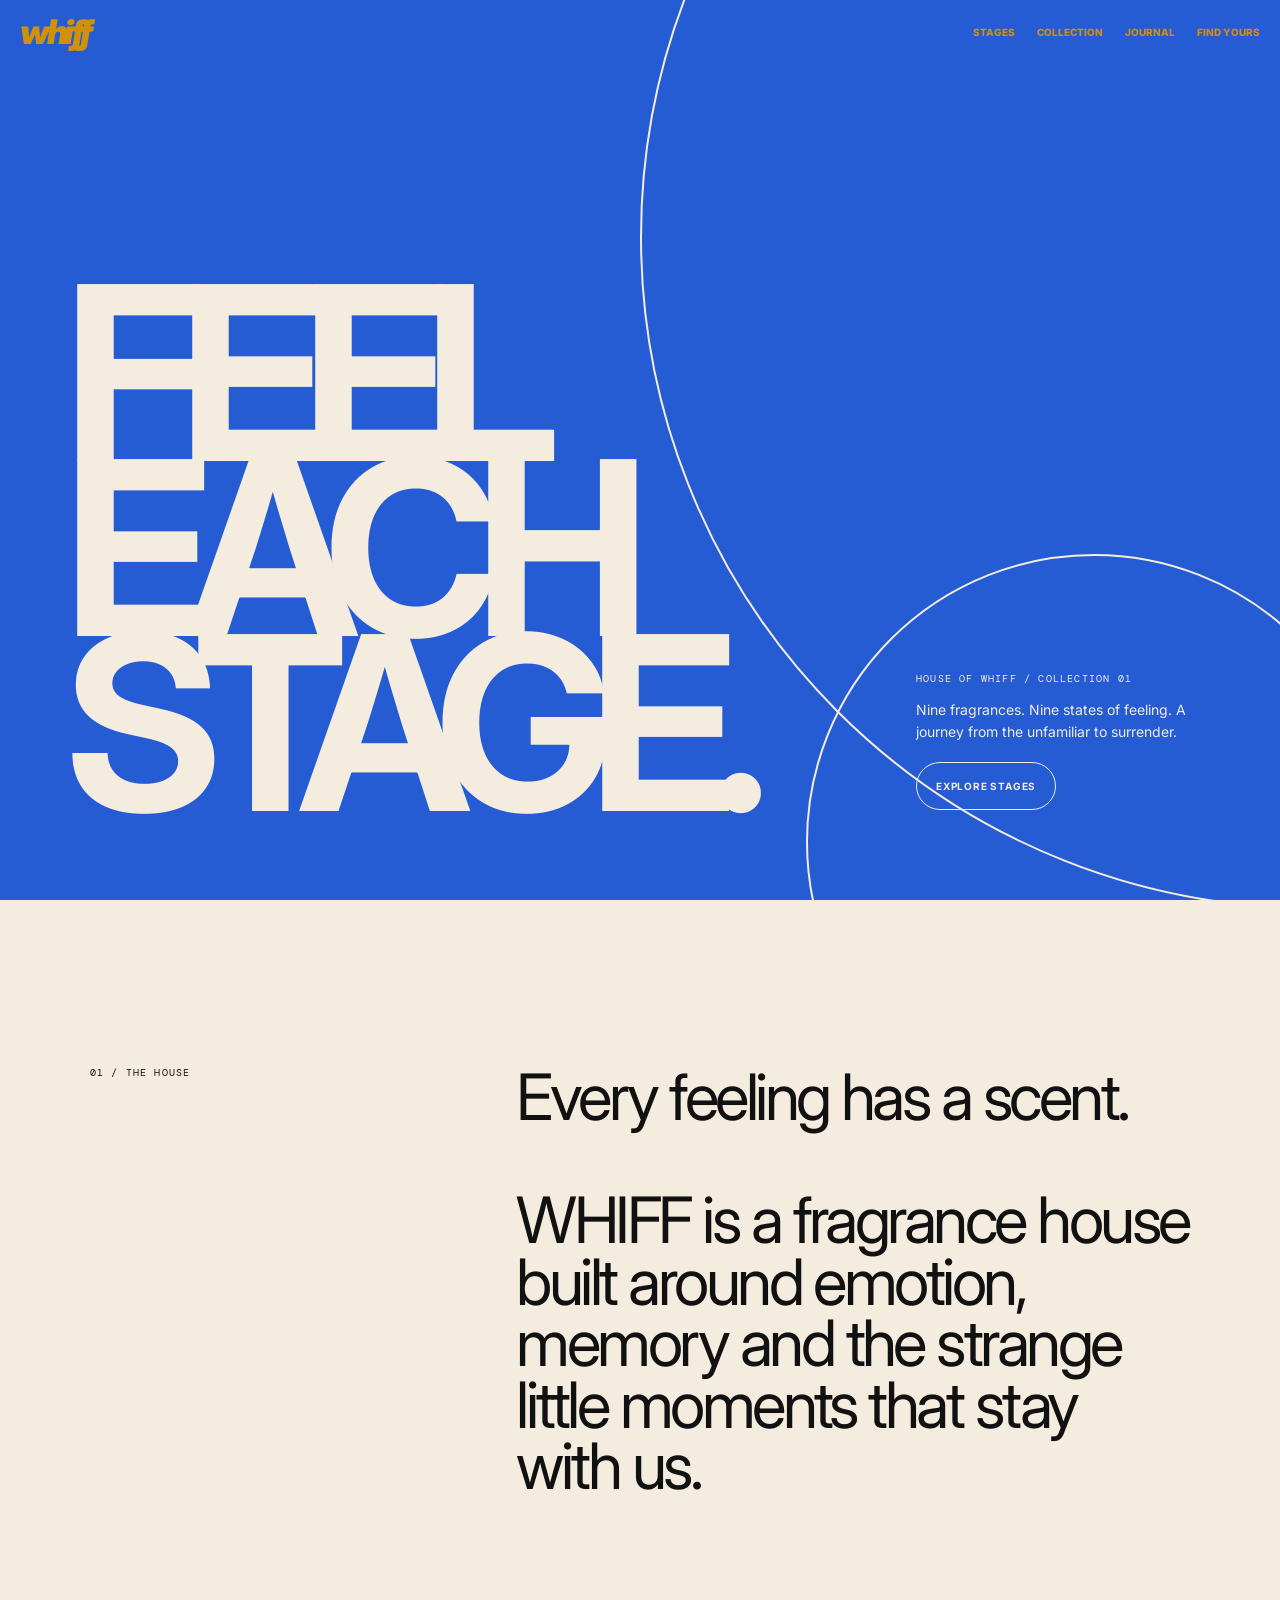
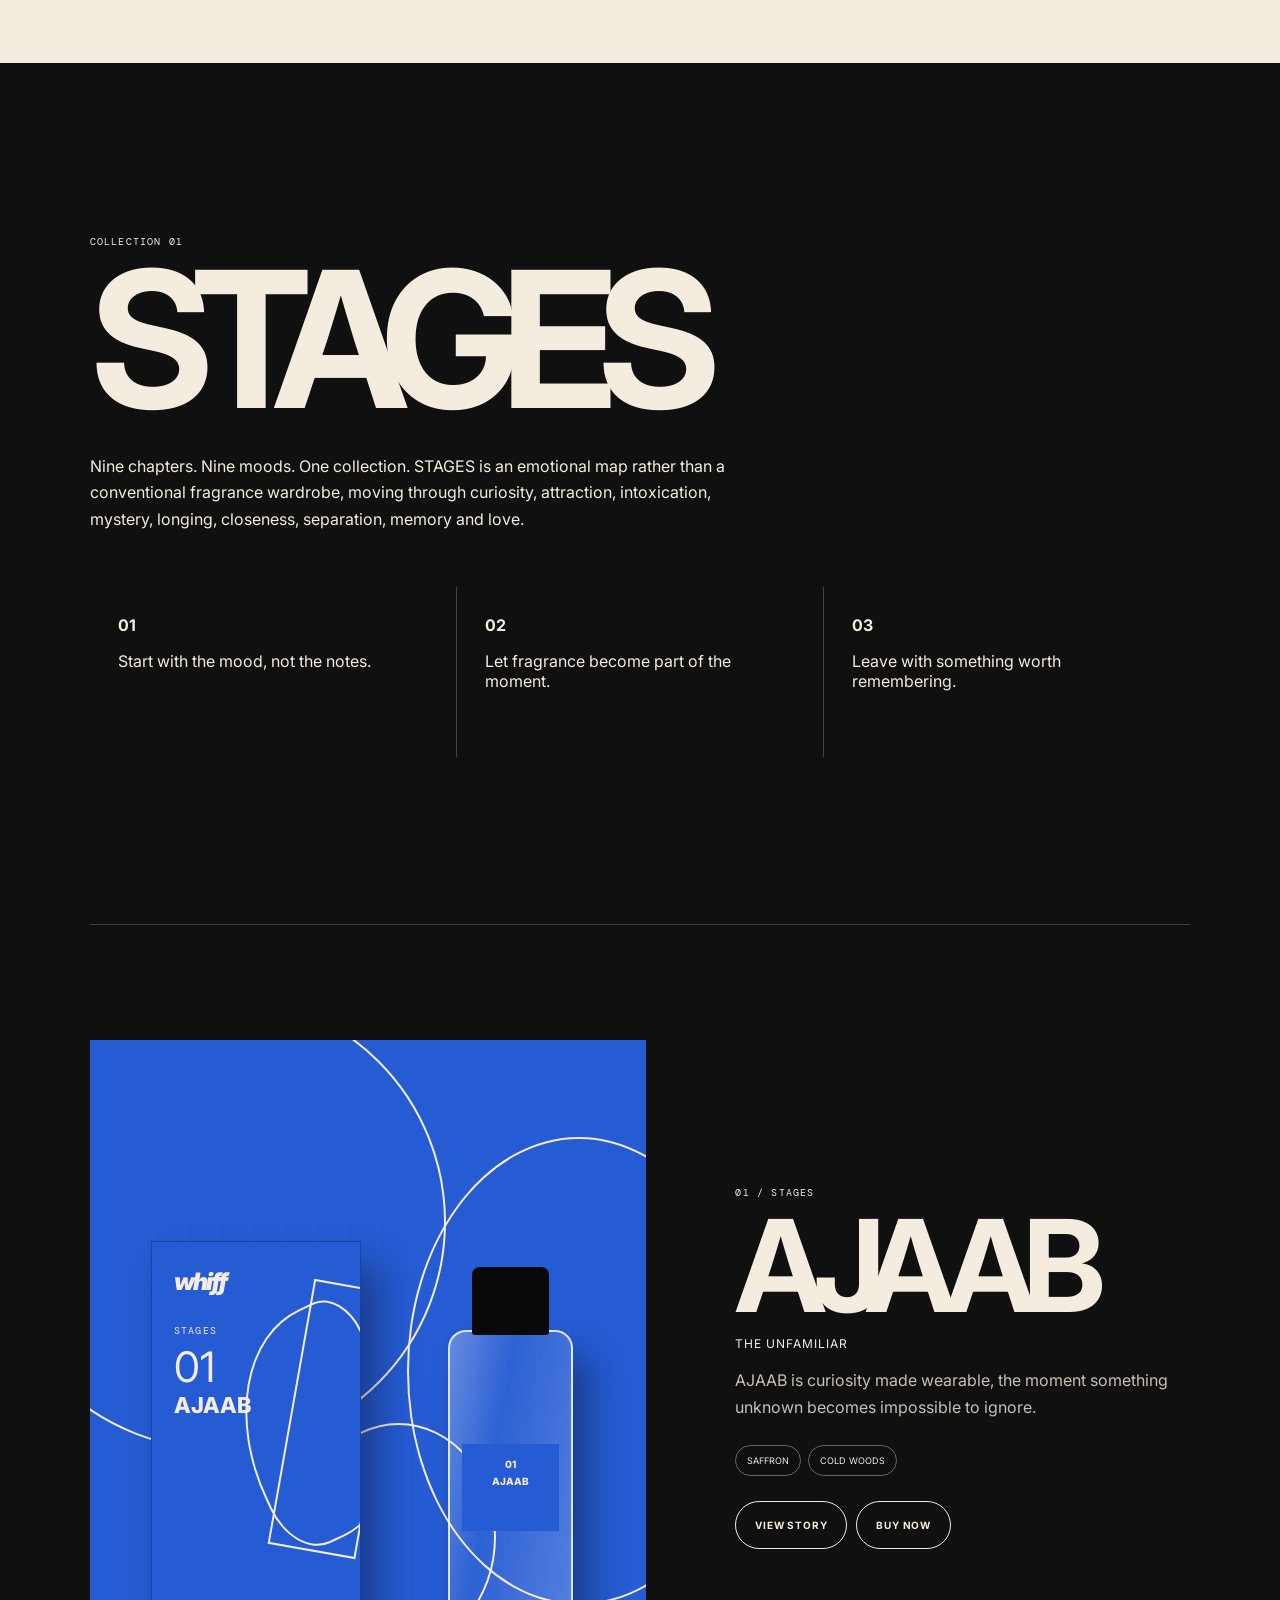
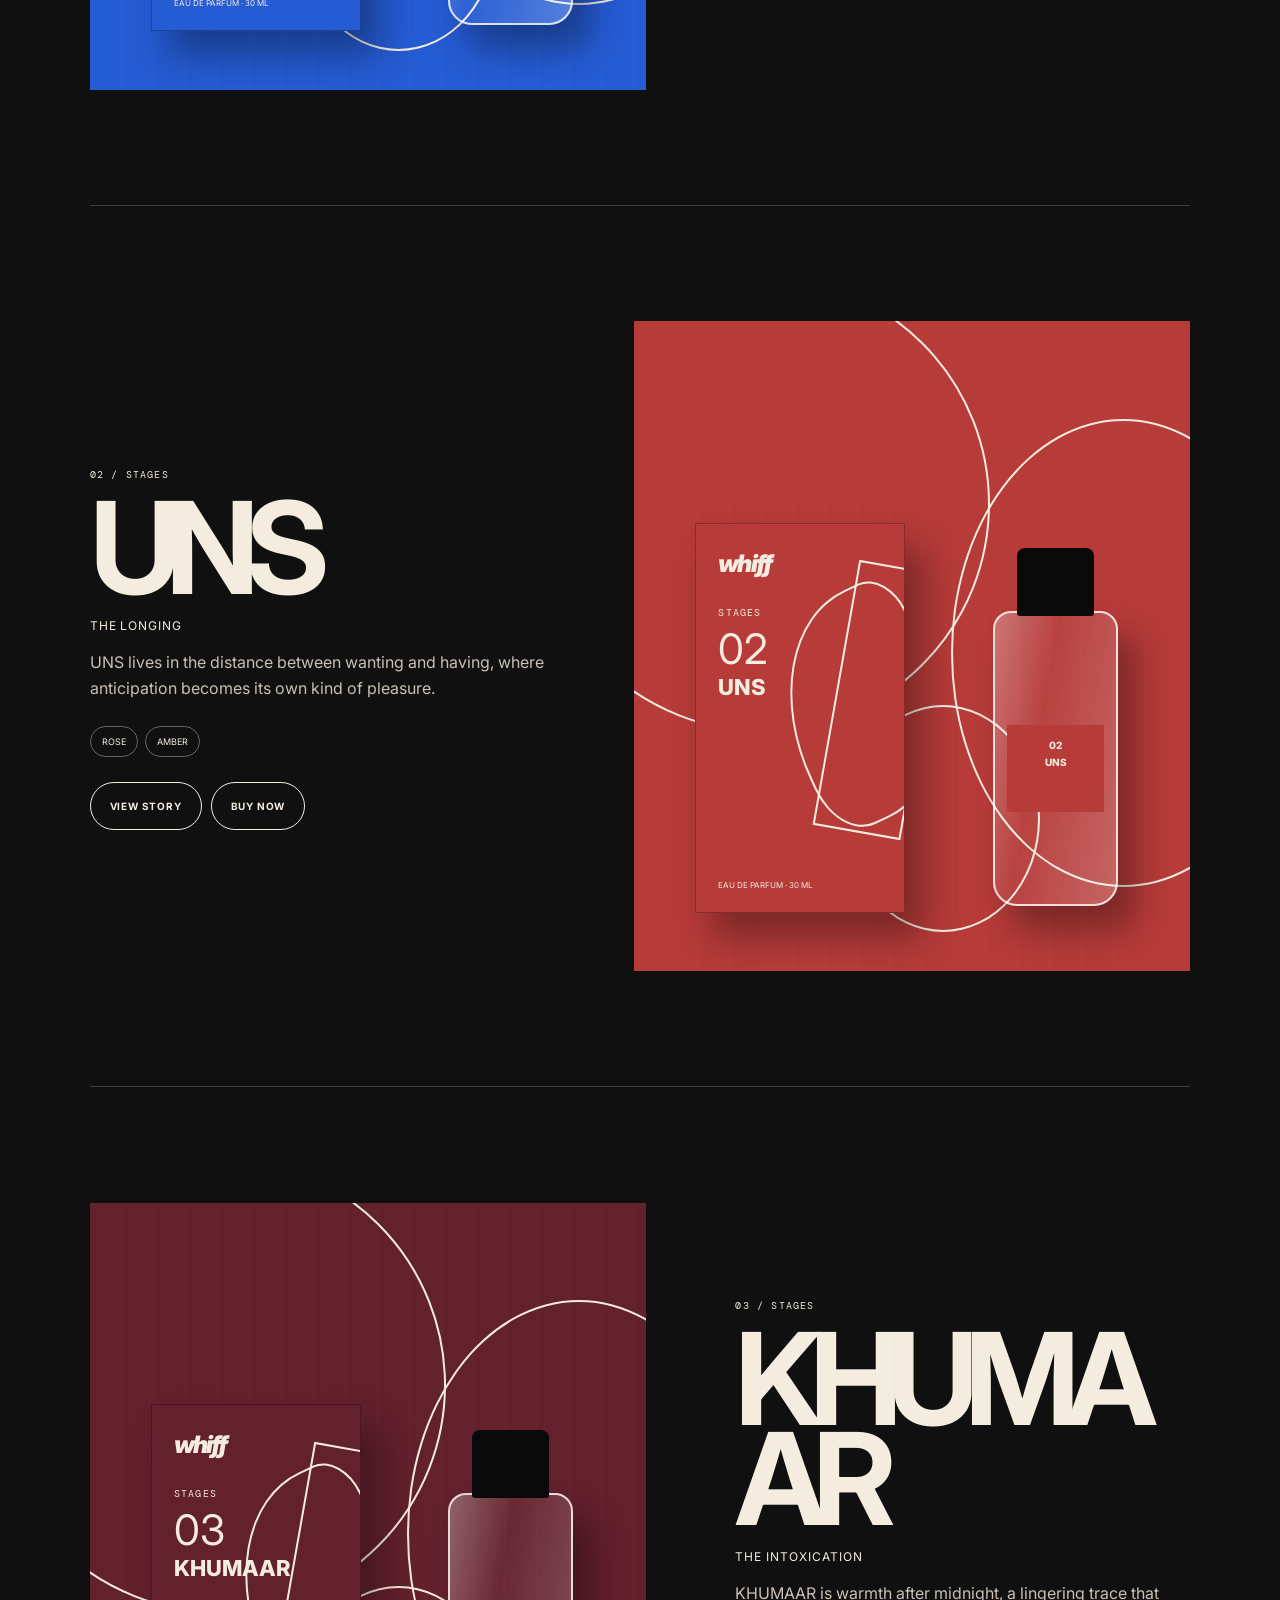
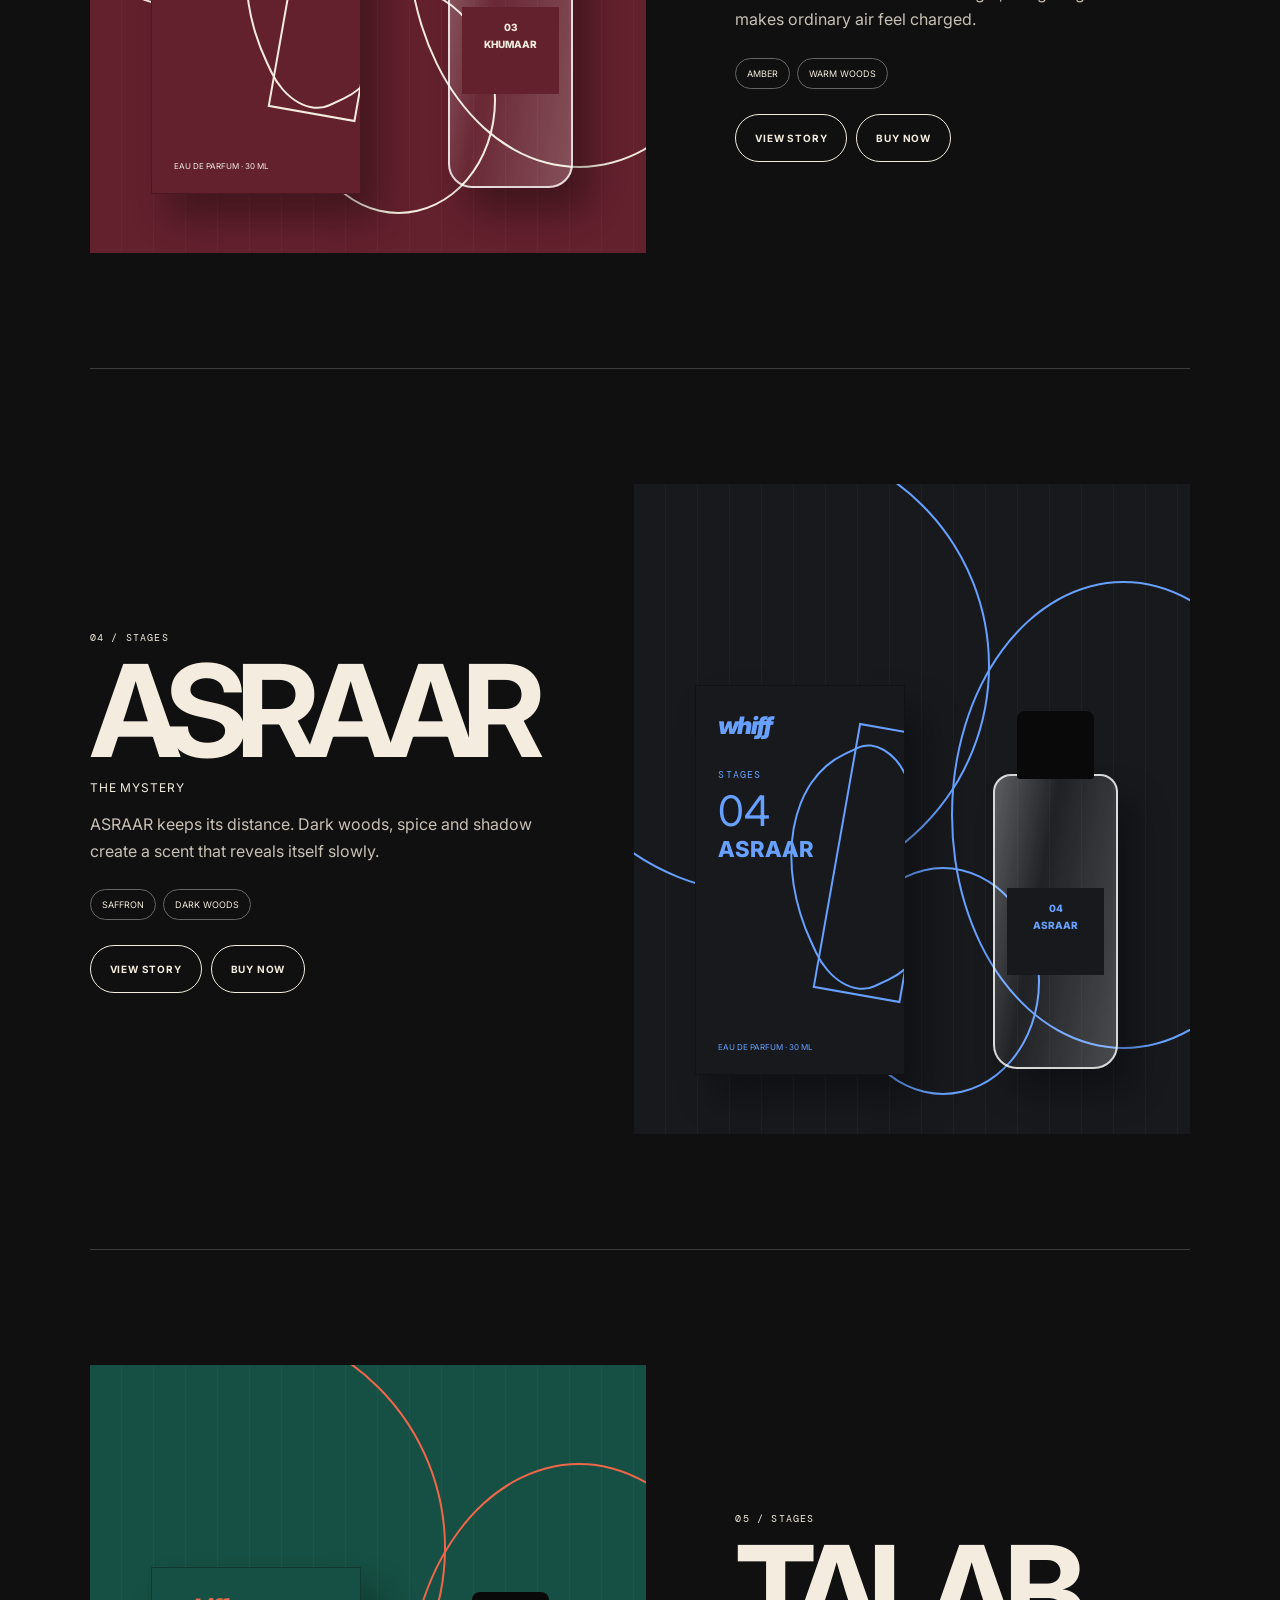
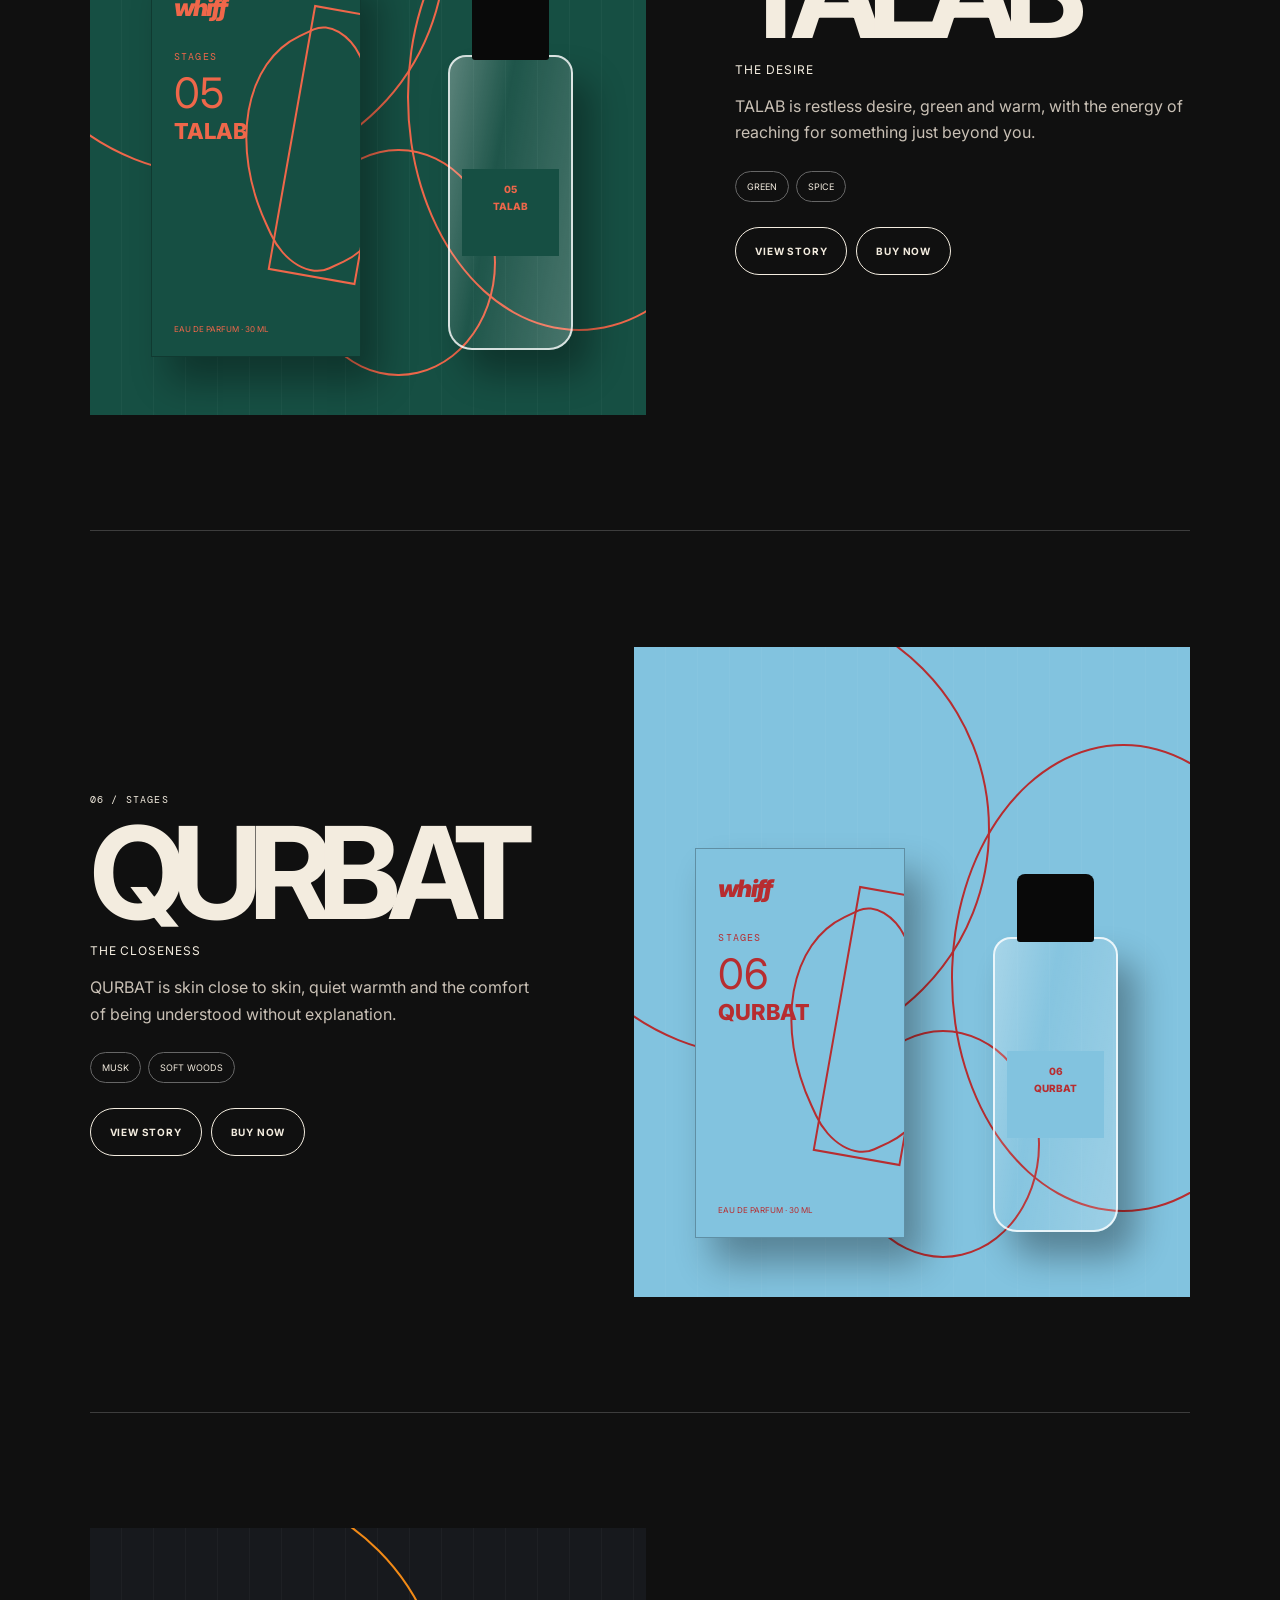
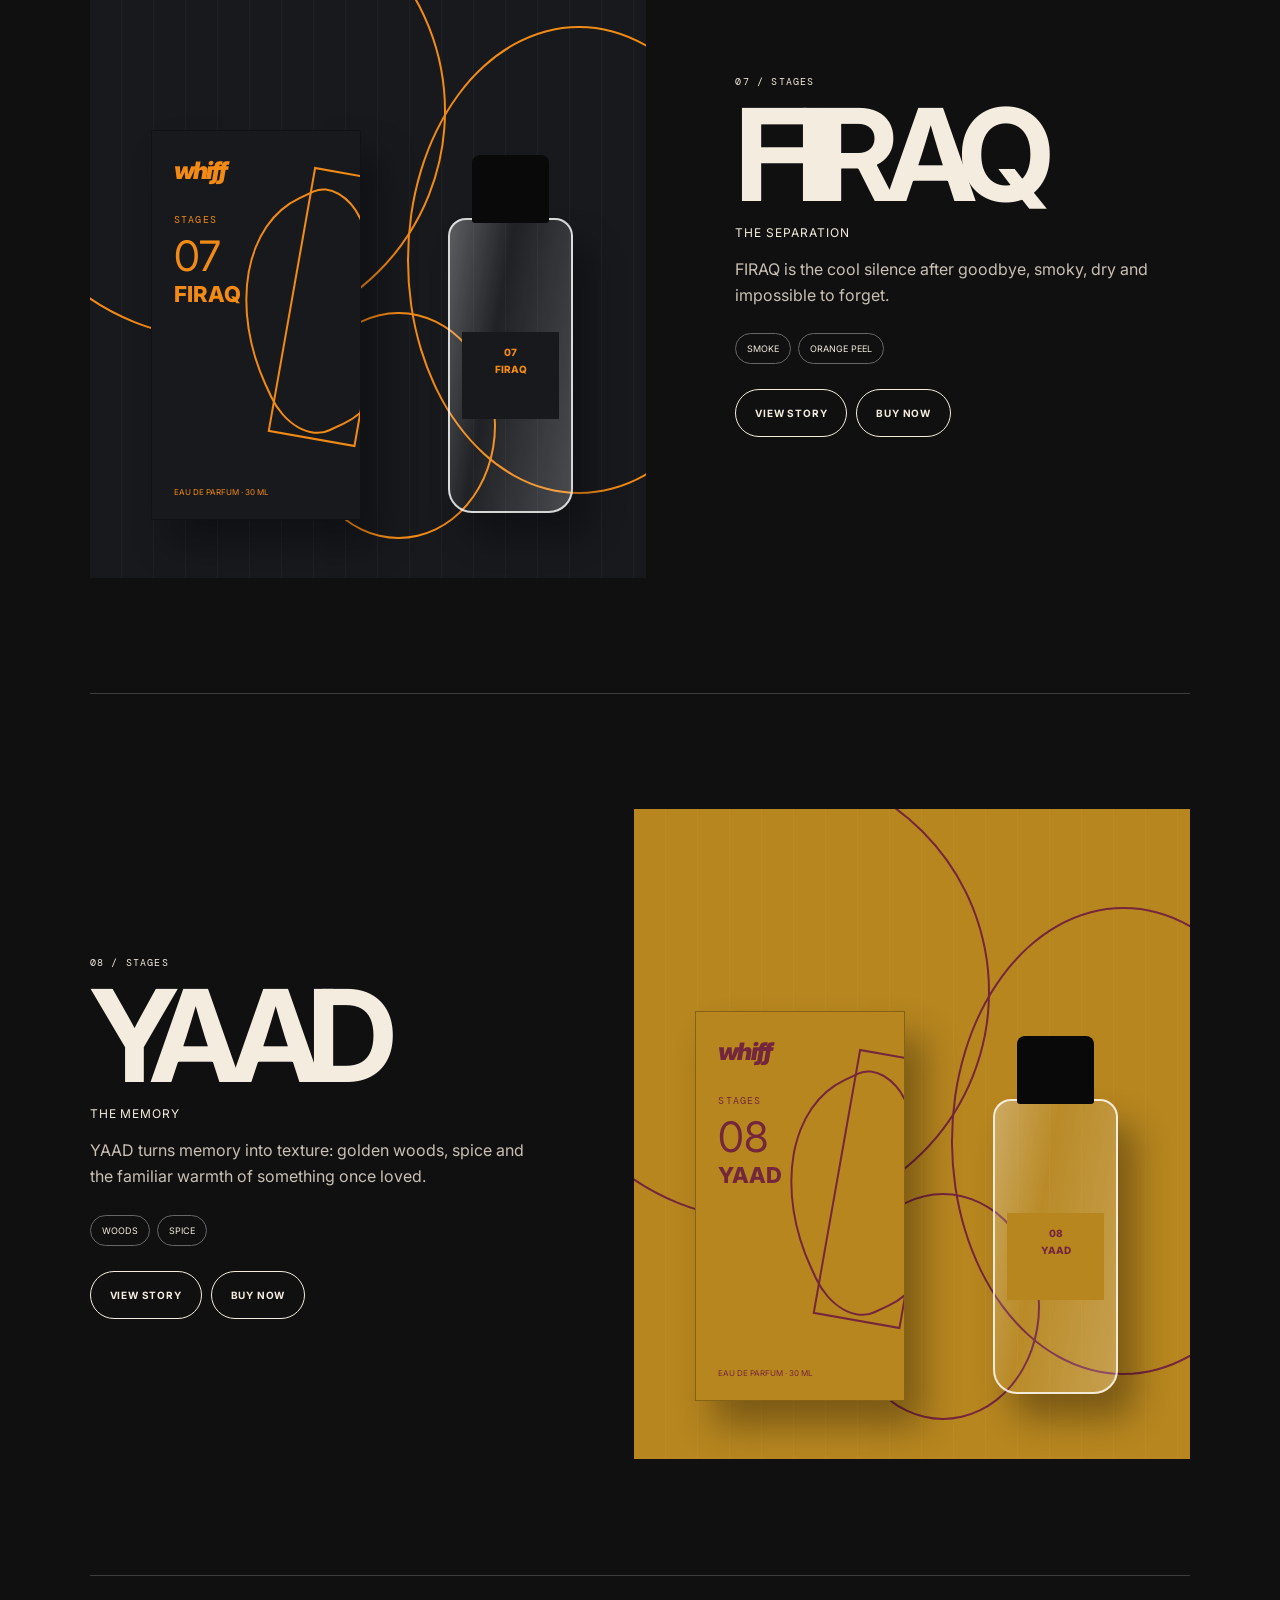
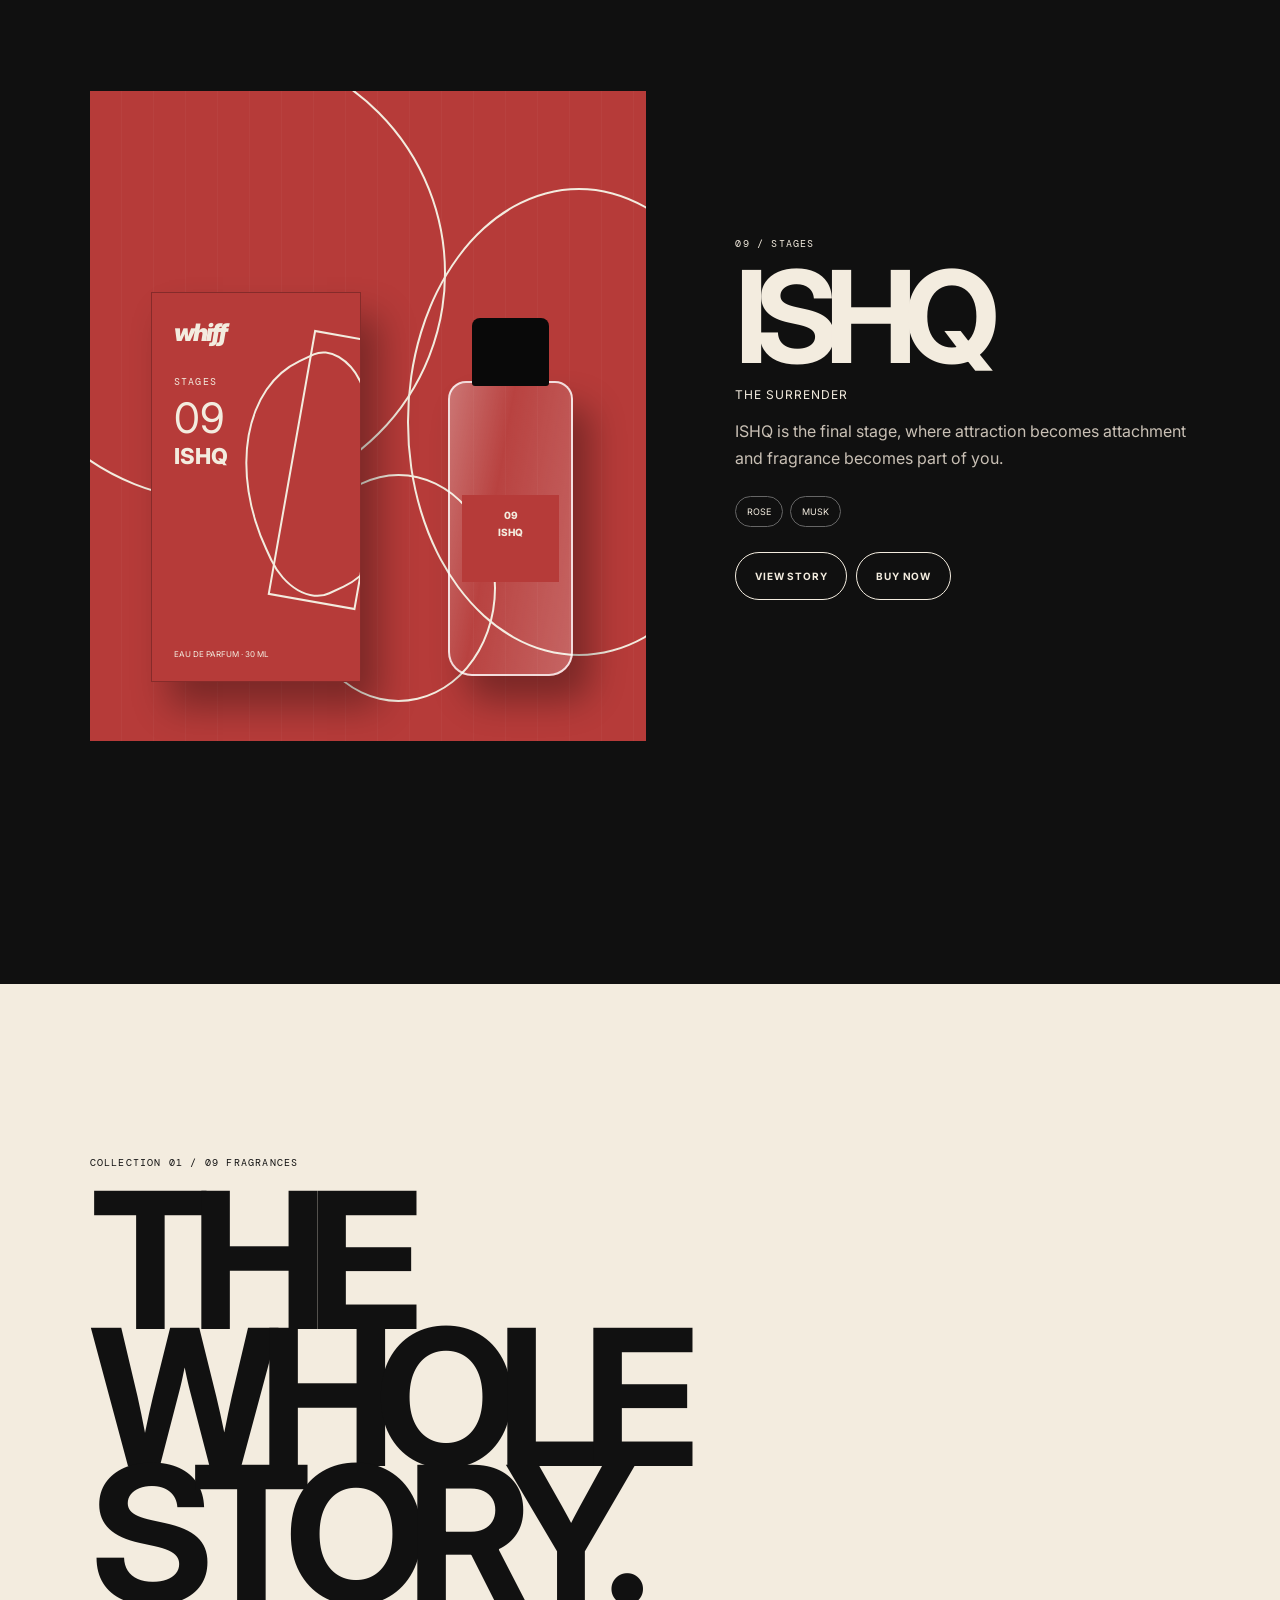
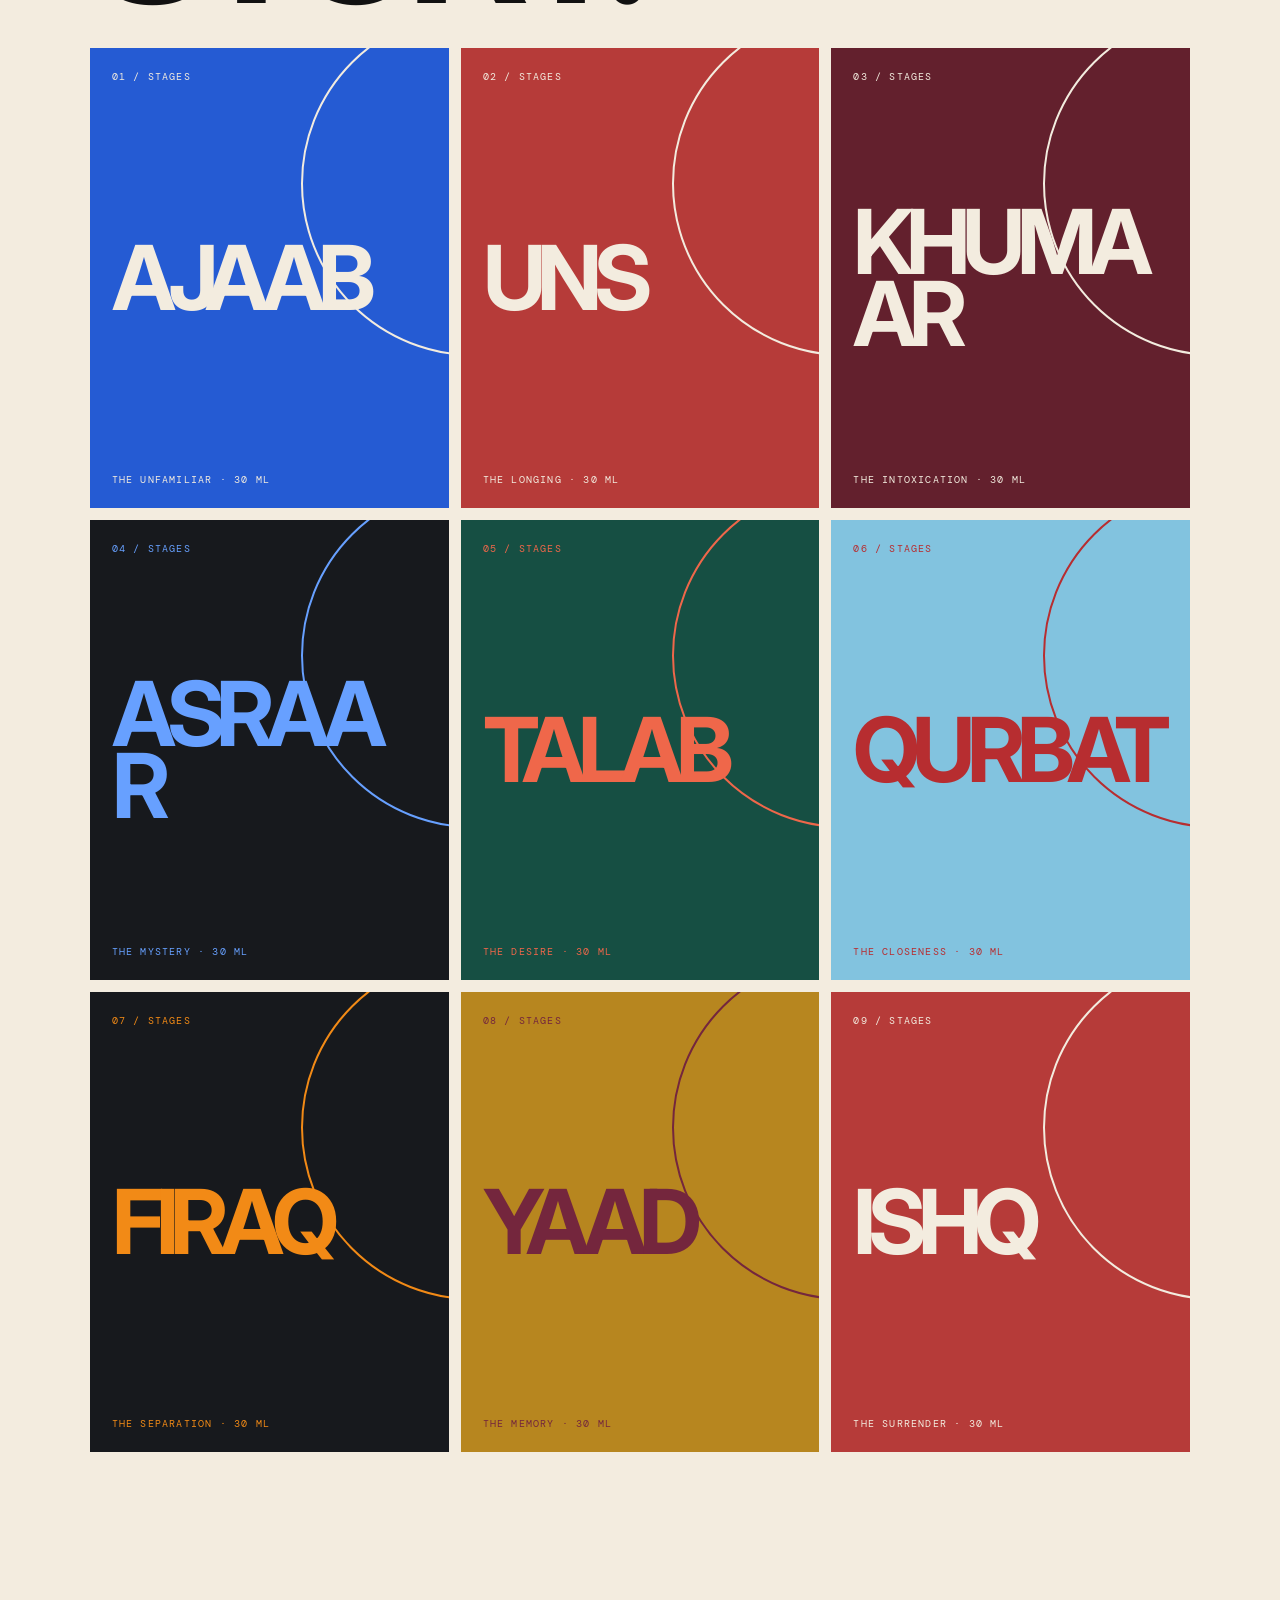
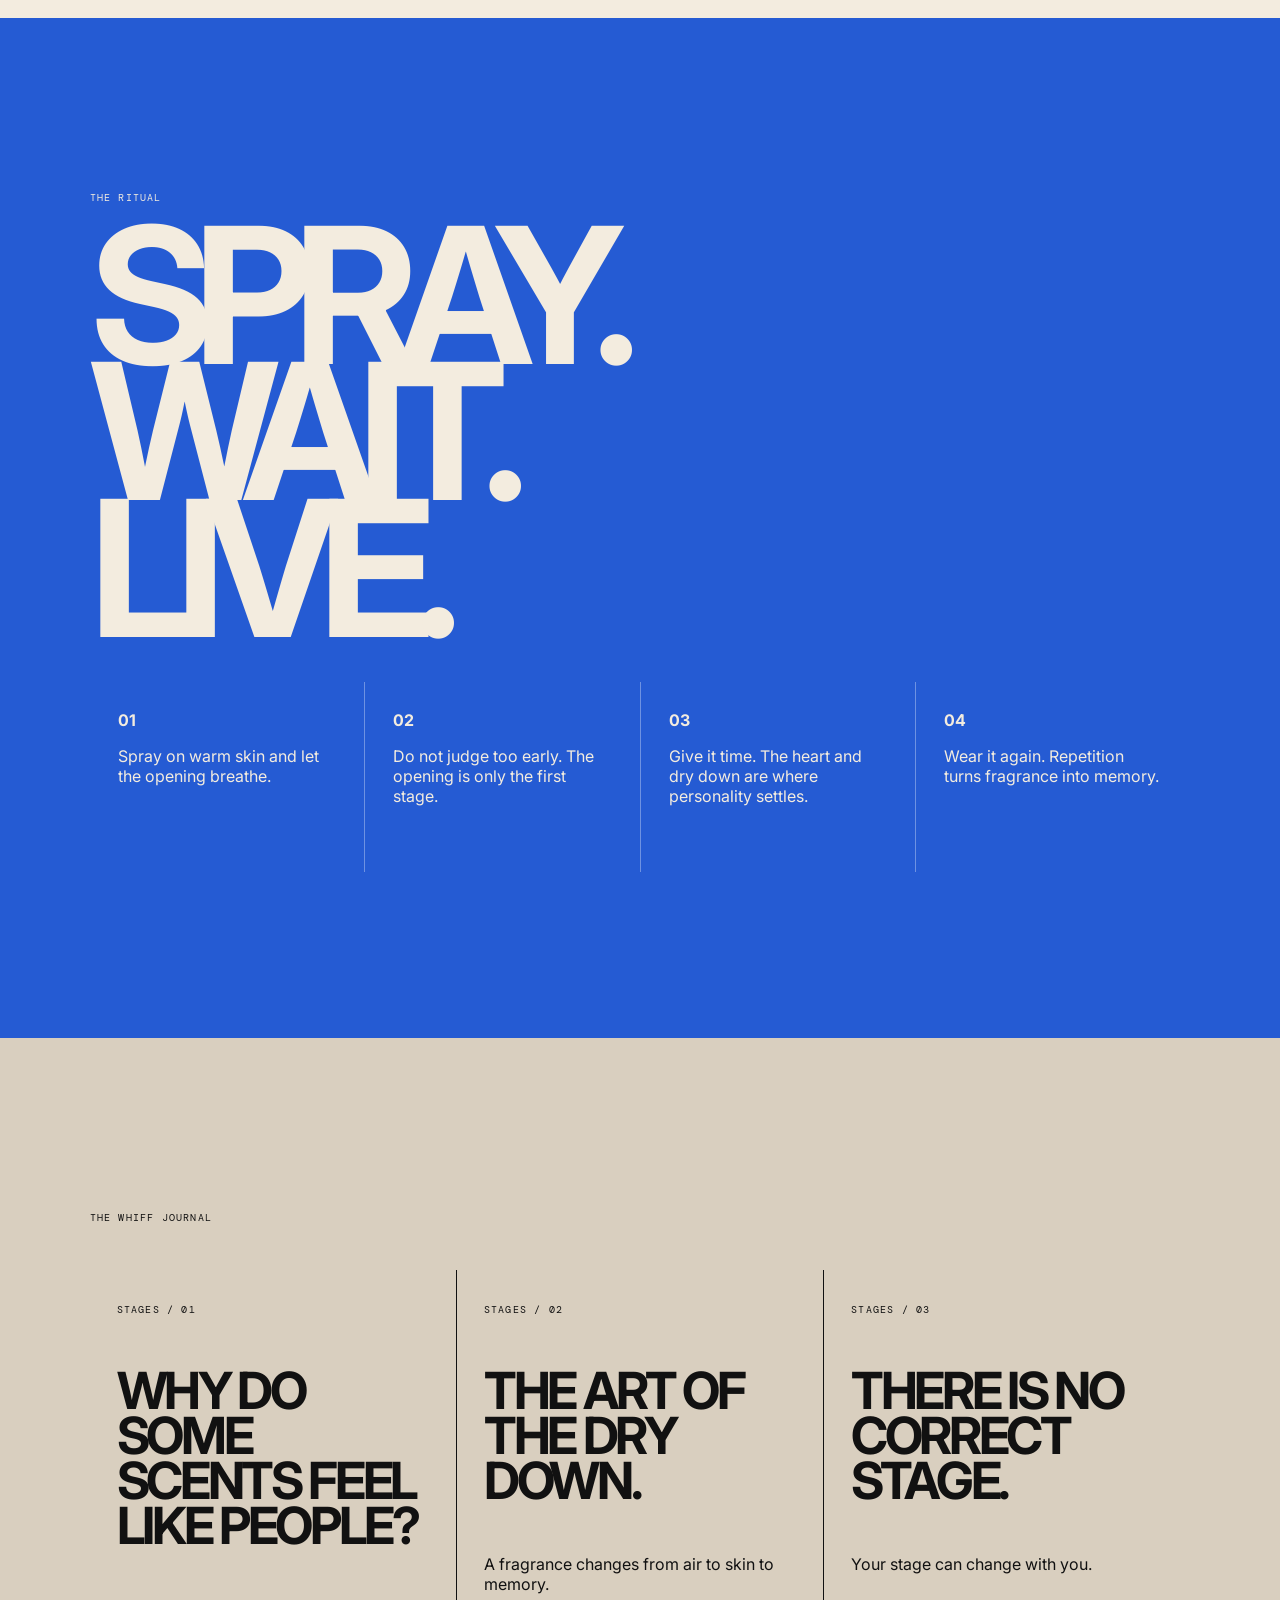
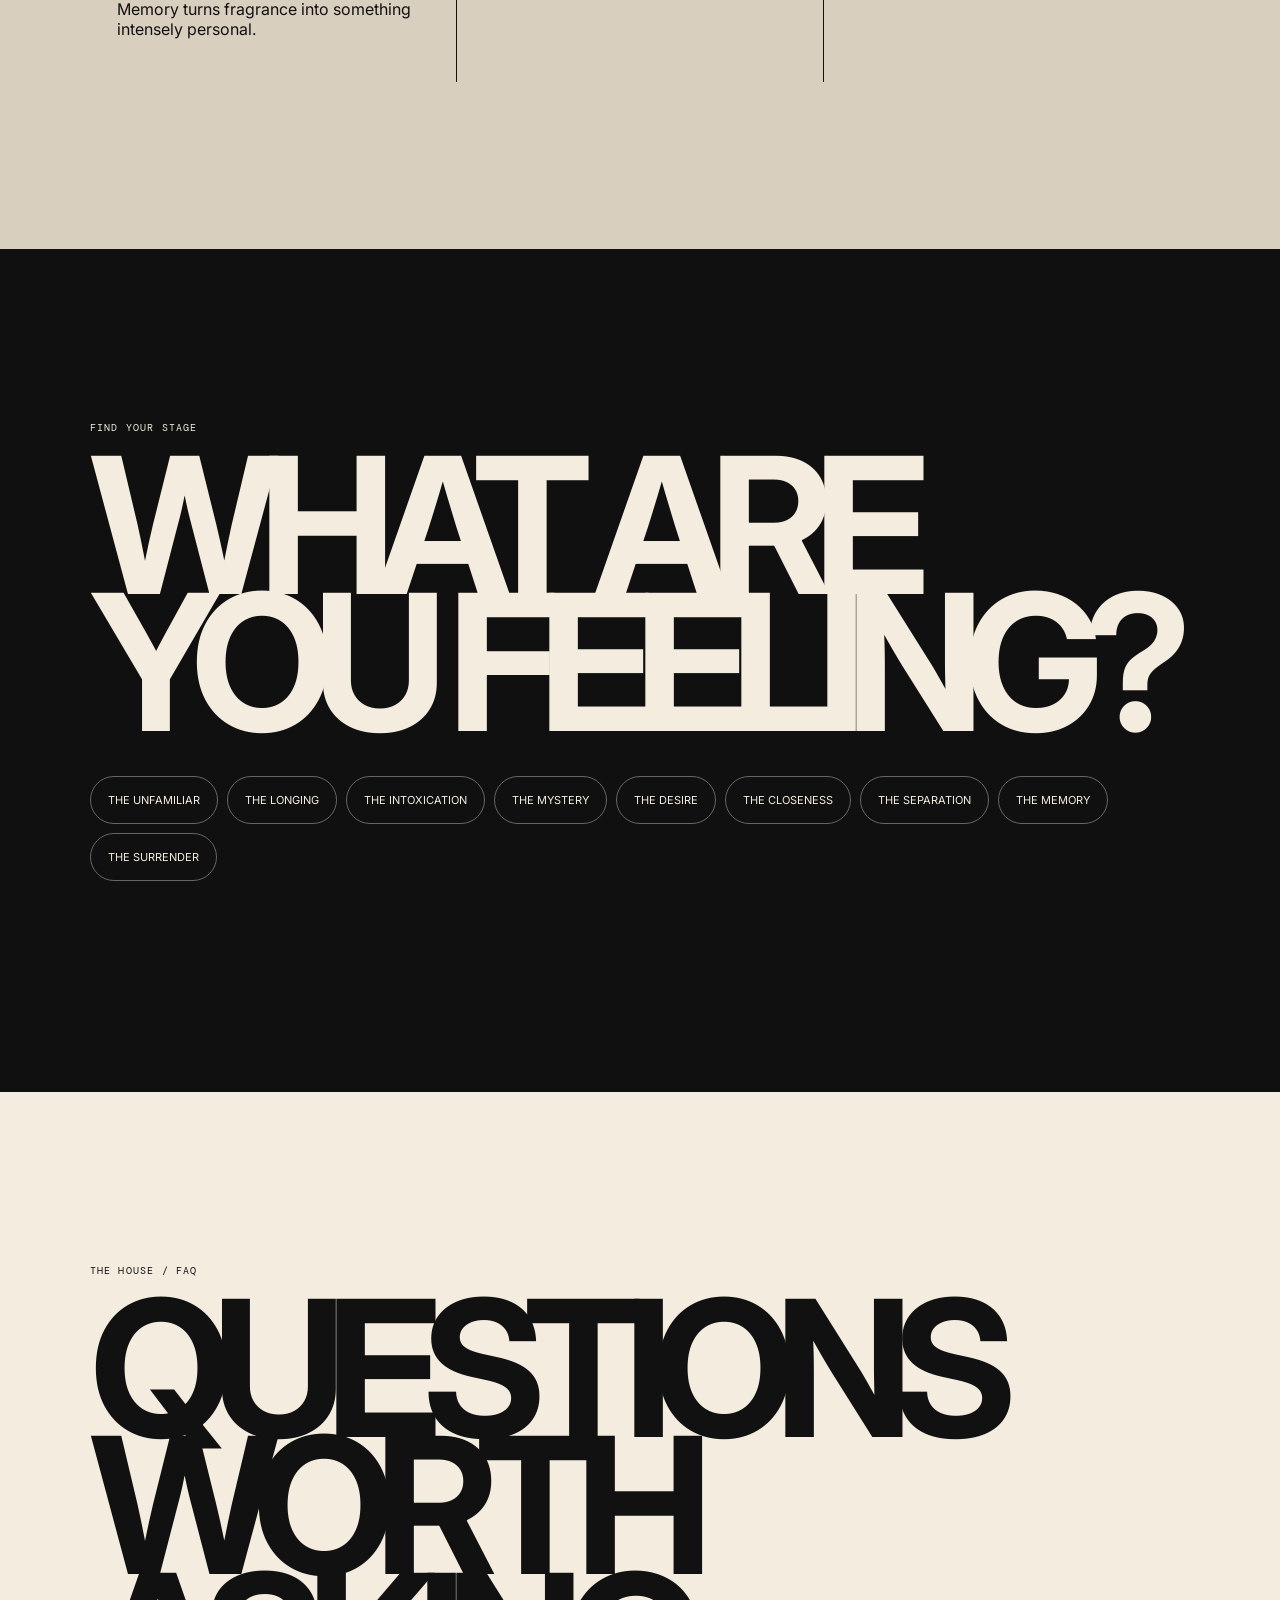
==== commit 9b6b8860: "Rebuild WHIFF homepage mobile-first with stage navigation and product CTAs" ====
--- a/index.html
+++ b/index.html
@@ -1,15 +1 @@
-<!doctype html><html lang="en"><head><meta charset="utf-8"><meta name="viewport" content="width=device-width,initial-scale=1,viewport-fit=cover"><meta name="theme-color" content="#255bd3"><meta name="description" content="WHIFF House of Whiff. Collection 01: STAGES."><title>WHIFF | House of Whiff</title><link rel="preconnect" href="https://fonts.googleapis.com"><link rel="preconnect" href="https://fonts.gstatic.com" crossorigin><link href="https://fonts.googleapis.com/css2?family=DM+Mono:wght@400;500&family=Inter:wght@400;500;600;700;800;900&display=swap" rel="stylesheet"><style>
-:root{--cream:#f3ecdf;--blue:#255bd3;--black:#101010}*{box-sizing:border-box}html{scroll-behavior:smooth}body{margin:0;overflow-x:hidden;background:var(--cream);color:#111;font-family:Inter,Arial,sans-serif}a{color:inherit;text-decoration:none}.mono{font:10px 'DM Mono',monospace;text-transform:uppercase;letter-spacing:.1em}.logo{font-size:32px;font-weight:900;font-style:italic;letter-spacing:-.1em}.nav{position:fixed;z-index:50;top:0;left:0;width:100%;display:flex;justify-content:space-between;align-items:center;padding:17px 20px;color:var(--cream);mix-blend-mode:difference}.navlinks{display:flex;gap:22px;font-size:10px;font-weight:700;text-transform:uppercase}.hero{min-height:100svh;background:var(--blue);color:var(--cream);position:relative;overflow:hidden;padding:90px 20px 32px;display:flex;flex-direction:column;justify-content:flex-end}.gridlines{position:absolute;inset:0;background:linear-gradient(90deg,transparent 49.5%,#ffffff18 50%,transparent 50.5%),linear-gradient(0deg,transparent 49.5%,#ffffff18 50%,transparent 50.5%);background-size:44px 44px}.orb{position:absolute;border:2px solid var(--cream);border-radius:50%;animation:drift 10s ease-in-out infinite}.orb1{width:110vw;height:110vw;right:-55vw;top:-30vw}.orb2{width:55vw;height:55vw;right:-12vw;bottom:4vh;animation-delay:-4s}.hero h1{position:relative;margin:0;font-size:clamp(76px,24vw,250px);line-height:.73;letter-spacing:-.105em;animation:rise .8s both}.heroInfo{position:relative;margin-top:34px;max-width:340px}.heroInfo p{font-size:13px;line-height:1.5;margin:13px 0 18px}.btn{display:inline-flex;min-height:46px;align-items:center;padding:0 18px;border:1px solid currentColor;border-radius:999px;font-size:10px;text-transform:uppercase}.section{padding:24vw 20px}.intro{display:grid;gap:40px}.introText{font-size:clamp(31px,9vw,54px);line-height:.98;letter-spacing:-.055em}.black{background:var(--black);color:var(--cream)}h2{font-size:clamp(68px,23vw,180px);line-height:.72;letter-spacing:-.105em;margin:18px 0 45px}.manifestoText{font-size:14px;line-height:1.6;max-width:540px}.manifestoGrid{display:grid;gap:1px;background:#444;margin-top:55px}.manifestoGrid article{background:var(--black);padding:25px;min-height:145px}.stages{padding:0 20px 25vw}.stage{border-top:1px solid #3d3d3d;padding:22vw 0;display:flex;flex-direction:column;gap:42px}.visual{width:100%;height:min(118vw,560px);min-height:420px;position:relative;overflow:hidden;background:var(--c);isolation:isolate}.visual:before{content:"";position:absolute;inset:0;background:repeating-linear-gradient(90deg,transparent 0,transparent 31px,#ffffff0b 32px),repeating-linear-gradient(0deg,transparent 0,transparent 31px,#ffffff08 32px)}.geo{position:absolute;border:2px solid var(--fg);border-radius:50%;z-index:1}.g1{width:82%;aspect-ratio:1;left:-18%;top:-7%;animation:spin 25s linear infinite}.g2{width:62%;height:72%;right:-19%;top:15%;animation:breathe 7s ease-in-out infinite}.g3{width:35%;height:35%;right:27%;bottom:6%;animation:drift 7s ease-in-out infinite}.pack{position:absolute;z-index:3;left:7%;bottom:7%;width:43%;height:65%;background:var(--c);border:1px solid #0004;box-shadow:18px 25px 35px #0005;overflow:hidden}.packArt{position:absolute;right:-18%;top:18%;width:76%;height:58%;border:2px solid var(--fg);border-radius:70% 20% 65% 25%;transform:rotate(-25deg)}.packArt:after{content:"";position:absolute;width:55%;height:120%;right:10%;top:-10%;border:2px solid var(--fg);transform:rotate(35deg)}.packTop{position:relative;padding:17px 14px;color:var(--fg)}.packLogo{font-size:18px;font-weight:900;font-style:italic;letter-spacing:-.08em}.packStage{margin-top:20px}.packNum{font-size:30px;margin-top:4px}.packName{font-size:15px;font-weight:800}.packBottom{position:absolute;left:14px;bottom:14px;font-size:6px;color:var(--fg);text-transform:uppercase}.bottle{position:absolute;z-index:5;right:9%;bottom:7%;width:28%;height:49%;border:2px solid #fffc;border-radius:18px 18px 24px 24px;background:linear-gradient(100deg,#ffffff4d,#ffffff0a 38%,#ffffff38);box-shadow:18px 25px 35px #0005}.bottle:before{content:"";position:absolute;left:18%;right:18%;top:-23%;height:24%;background:#090909;border-radius:8px 8px 3px 3px}.bottle:after{content:var(--n) "\A" var(--name);position:absolute;left:8%;right:8%;top:40%;height:25%;background:var(--label);color:var(--fg);white-space:pre;text-align:center;padding-top:8px;font-size:8px;font-weight:800;line-height:1.7}.stage h3{font-size:clamp(56px,18vw,140px);line-height:.78;letter-spacing:-.105em;margin:16px 0 18px;overflow-wrap:anywhere;word-break:break-word}.meaning{text-transform:uppercase;letter-spacing:.08em;font-size:12px}.stage p{font-size:15px;line-height:1.6;color:#c9c0b5;max-width:500px}.notes{display:flex;gap:7px;flex-wrap:wrap;margin:25px 0}.pill{border:1px solid #666;border-radius:999px;padding:9px 11px;font-size:9px;text-transform:uppercase}.collection{padding:24vw 20px}.tiles{display:grid;gap:12px}.tile{height:330px;padding:22px;display:flex;flex-direction:column;justify-content:space-between;position:relative;overflow:hidden;background:var(--c);color:var(--fg)}.tile:before{content:"";position:absolute;width:95%;aspect-ratio:1;right:-55%;top:-8%;border:2px solid currentColor;border-radius:50%;animation:spin 24s linear infinite}.tile h3{font-size:clamp(52px,18vw,90px);line-height:.8;letter-spacing:-.09em;margin:0;position:relative;overflow-wrap:anywhere}.ritual{background:var(--blue);color:var(--cream);padding:24vw 20px}.ritualGrid{display:grid;gap:1px;background:#ffffff55}.ritualGrid article{background:var(--blue);padding:26px;min-height:175px}.journal{background:#d9cfbf;padding:24vw 20px}.journalGrid{display:grid;gap:1px;background:#111;margin-top:45px}.journalCard{background:#d9cfbf;padding:27px;min-height:250px}.journalCard h3{font-size:clamp(30px,10vw,50px);line-height:.88;letter-spacing:-.065em}.finder{padding:24vw 20px}.choices{display:grid;gap:9px}.choice{min-height:48px;width:100%;text-align:left;background:none;color:var(--cream);border:1px solid #666;padding:0 17px;border-radius:999px;font-size:11px}.choice.active{background:var(--cream);color:#111}.answer{margin-top:45px;font-size:clamp(38px,12vw,80px);line-height:.85;letter-spacing:-.07em}.faq{padding:24vw 20px}.faq details{border-top:1px solid #aaa;padding:24px 0}.faq details:last-child{border-bottom:1px solid #aaa}.faq summary{cursor:pointer;font-size:15px;font-weight:650}.faq p{line-height:1.6;color:#555}.footer{background:var(--blue);color:var(--cream);padding:25vw 20px 30px;overflow:hidden}.footer .big{font-size:32vw;font-weight:900;font-style:italic;letter-spacing:-.11em;line-height:.65}.footrow{display:grid;gap:8px;margin-top:25vw;font-size:9px;text-transform:uppercase}.reveal{opacity:0;transform:translateY(25px);transition:.7s}.reveal.in{opacity:1;transform:none}@keyframes rise{from{opacity:0;transform:translateY(40px)}to{opacity:1;transform:none}}@keyframes spin{to{transform:rotate(360deg)}}@keyframes breathe{50%{transform:scale(1.07)}}@keyframes drift{50%{transform:translate(2vw,2vw) rotate(6deg)}}@media(min-width:801px){.hero{padding:110px 5vw 6vw}.hero h1{font-size:clamp(90px,18vw,260px)}.heroInfo{position:absolute;right:5vw;bottom:6vw;width:260px}.section{padding:13vw 7vw}.intro{grid-template-columns:1fr 2fr;gap:7vw}.manifestoGrid{grid-template-columns:repeat(3,1fr)}.stage{min-height:90vh;display:grid;grid-template-columns:1.1fr .9fr;align-items:center;gap:7vw;padding:9vw 0}.stage:nth-child(even){grid-template-columns:.9fr 1.1fr}.stage:nth-child(even) .visual{order:2}.visual{height:min(650px,70vw);min-height:480px}.pack{width:210px;height:390px;left:11%;bottom:9%}.bottle{width:125px;height:295px;right:13%;bottom:10%}.packTop{padding:25px 22px}.packLogo{font-size:24px}.packStage{margin-top:28px}.packNum{font-size:42px}.packName{font-size:22px}.packBottom{left:22px;bottom:22px;font-size:8px}.bottle:before{left:22px;right:22px;top:-65px;height:68px}.bottle:after{left:12px;right:12px;top:112px;height:75px;padding-top:12px;font-size:10px}.tiles{grid-template-columns:repeat(3,1fr)}.tile{height:460px}.ritualGrid{grid-template-columns:repeat(4,1fr)}.journalGrid{grid-template-columns:repeat(3,1fr)}.choices{display:flex;flex-wrap:wrap}.choice{width:auto}.nav{padding:20px 28px}.logo{font-size:34px}}@media(prefers-reduced-motion:reduce){*,*:before,*:after{animation:none!important;transition:none!important}.reveal{opacity:1;transform:none}}
-</style></head><body>
-<nav class="nav"><a class="logo" href="#top">whiff</a><div class="navlinks"><a href="#stages">Stages</a><a href="#collection">Collection</a><a href="#journal">Journal</a><a href="#finder">Find yours</a></div></nav>
-<header class="hero" id="top"><div class="gridlines"></div><i class="orb orb1"></i><i class="orb orb2"></i><h1>FEEL<br>EACH<br>STAGE.</h1><div class="heroInfo"><div class="mono">House of Whiff / Collection 01</div><p>Nine fragrances. Nine states of feeling. A journey from the unfamiliar to surrender.</p><a class="btn" href="#stages">Explore stages</a></div></header>
-<section class="section intro"><span class="mono">01 / The house</span><div class="introText">Every feeling has a scent.<br><br>WHIFF is a fragrance house built around emotion, memory and the strange little moments that stay with us.</div></section>
-<section class="section black manifesto"><span class="mono">Collection 01</span><h2>STAGES</h2><div class="manifestoText">Nine chapters. Nine moods. One collection. STAGES is an emotional map rather than a conventional fragrance wardrobe, moving from curiosity and attraction through mystery, longing, separation, memory and surrender.</div><div class="manifestoGrid"><article><b>01</b><p>Start with the mood, not the notes.</p></article><article><b>02</b><p>Let fragrance become part of the moment.</p></article><article><b>03</b><p>Leave with something worth remembering.</p></article></div></section>
-<section class="stages black" id="stages"><div id="stageList"></div></section>
-<section class="collection" id="collection"><span class="mono">Collection 01 / 09 fragrances</span><h2>THE<br>WHOLE<br>STORY.</h2><div class="tiles" id="tiles"></div></section>
-<section class="ritual"><span class="mono">The ritual</span><h2>SPRAY.<br>WAIT.<br>LIVE.</h2><div class="ritualGrid"><article><b>01</b><p>Spray on warm skin and let the opening breathe.</p></article><article><b>02</b><p>Do not judge too early. The opening is only the first stage.</p></article><article><b>03</b><p>Give it time. The heart and dry down are where personality settles.</p></article><article><b>04</b><p>Wear it again. Repetition turns fragrance into memory.</p></article></div></section>
-<section class="journal" id="journal"><span class="mono">The Whiff Journal</span><div class="journalGrid"><article class="journalCard reveal"><span class="mono">STAGES / 01</span><h3>WHY DO SOME SCENTS FEEL LIKE PEOPLE?</h3><p>Memory turns fragrance into something intensely personal.</p></article><article class="journalCard reveal"><span class="mono">STAGES / 02</span><h3>THE ART OF THE DRY DOWN.</h3><p>A fragrance changes from air to skin to memory.</p></article><article class="journalCard reveal"><span class="mono">STAGES / 03</span><h3>THERE IS NO CORRECT STAGE.</h3><p>Your stage can change with you.</p></article></div></section>
-<section class="black finder" id="finder"><span class="mono">Find your stage</span><h2>WHAT ARE<br>YOU FEELING?</h2><div class="choices" id="choices"></div><div class="answer" id="answer"></div></section>
-<section class="faq"><span class="mono">The house / FAQ</span><h2>QUESTIONS<br>WORTH ASKING.</h2><details><summary>Why is the collection called STAGES?</summary><p>Because feelings move. Each fragrance captures a point in that movement.</p></details><details><summary>Are the fragrances gendered?</summary><p>No. STAGES is organised around emotion rather than gender.</p></details><details><summary>Why 30 ml?</summary><p>A smaller format is easy to carry, easy to live with and keeps a collection playful.</p></details><details><summary>Will there be more collections?</summary><p>STAGES is Collection 01. Future chapters can explore different emotional and visual territories.</p></details></section>
-<footer class="footer"><div class="big">whiff</div><div class="footrow"><span>House of Whiff</span><span>Collection 01 / STAGES</span><span>India / Eau de parfum / 30 ml</span></div></footer>
-<script>const D=[['AJAAB','THE UNFAMILIAR','Curiosity before attraction.','#285bd2','#f3ecdf',['Citrus','Green','Mineral']],['UNS','THE ATTRACTION','A quiet fondness begins to develop.','#d94b4c','#f3ecdf',['Soft floral','Musk','Amber']],['KHUMAAR','THE INTOXICATION','The feeling that stays after the moment is gone.','#66252e','#f3ecdf',['Vanilla','Amber','Warm woods']],['ASRAAR','THE MYSTERY','Not everything beautiful asks to be understood.','#18191c','#69a4ff',['Incense','Saffron','Dark woods']],['TALAB','THE LONGING','What you miss begins to have a fragrance.','#155849','#f3ecdf',['Rose','Oud','Warm spice']],['QURBAT','THE CLOSENESS','Close enough to become yours.','#8bc4d7','#17202a',['White musk','Sandalwood','Iris']],['FIRAQ','THE SEPARATION','Some departures leave their scent behind.','#171717','#e88622',['Oud','Leather','Smoke']],['YAAD','THE MEMORY','You remember how it smelled.','#a87819','#f3ecdf',['Powder','Sandalwood','Vanilla']],['ISHQ','THE SURRENDER','When feeling no longer needs a name.','#c53d35','#f3ecdf',['Rose','Saffron','Musk']]];const L=document.querySelector('#stageList'),T=document.querySelector('#tiles'),C=document.querySelector('#choices');D.forEach((x,i)=>{L.insertAdjacentHTML('beforeend',`<article class="stage reveal"><div class="visual" style="--c:${x[3]};--fg:${x[4]};--label:${x[3]};--n:'0${i+1}';--name:'${x[0]}';"><i class="geo g1"></i><i class="geo g2"></i><i class="geo g3"></i><div class="pack"><div class="packArt"></div><div class="packTop"><div class="packLogo">whiff</div><div class="packStage mono">STAGES</div><div class="packNum">0${i+1}</div><div class="packName">${x[0]}</div></div><div class="packBottom">eau de parfum / 30 ml</div></div><div class="bottle"></div></div><div class="stageCopy"><span class="mono">0${i+1} / STAGES</span><h3>${x[0]}</h3><div class="meaning">${x[1]}</div><p>${x[2]}</p><div class="notes">${x[5].map(n=>`<span class="pill">${n}</span>`).join('')}</div><span class="mono">Eau de parfum / 30 ml</span></div></article>`);T.insertAdjacentHTML('beforeend',`<article class="tile reveal" style="--c:${x[3]};--fg:${x[4]}"><span class="mono">0${i+1} / STAGES</span><h3>${x[0]}</h3><span class="mono">${x[1]} / 30 ml</span></article>`) });[['AJAAB','Something unfamiliar'],['UNS','I feel drawn to it'],['KHUMAAR','I cannot stop thinking about it'],['ASRAAR','I want mystery'],['TALAB','I miss someone'],['QURBAT','I want closeness'],['FIRAQ','I am letting go'],['YAAD','I want a memory'],['ISHQ','I want to surrender']].forEach(x=>C.insertAdjacentHTML('beforeend',`<button class="choice" data-s="${x[0]}">${x[1]}</button>`));document.querySelectorAll('.choice').forEach(b=>b.onclick=()=>{document.querySelectorAll('.choice').forEach(x=>x.classList.remove('active'));b.classList.add('active');document.querySelector('#answer').textContent='Your stage: '+b.dataset.s});const io=new IntersectionObserver(es=>es.forEach(e=>e.isIntersecting&&e.target.classList.add('in')),{threshold:.08});document.querySelectorAll('.reveal').forEach(e=>io.observe(e));</script></body></html>+<!doctype html><html lang="en"><head><meta charset="utf-8"><meta name="viewport" content="width=device-width,initial-scale=1,viewport-fit=cover"><meta name="theme-color" content="#255bd3"><meta name="description" content="WHIFF. House of Whiff. Collection 01: STAGES."><title>WHIFF | House of Whiff</title><link rel="preconnect" href="https://fonts.googleapis.com"><link rel="preconnect" href="https://fonts.gstatic.com" crossorigin><link href="https://fonts.googleapis.com/css2?family=DM+Mono:wght@400;500&family=Inter:wght@400;500;600;700;800;900&display=swap" rel="stylesheet"><link rel="stylesheet" href="/styles.css"></head><body><nav class="nav"><a class="logo" href="#top">whiff</a><div class="navlinks"><a href="#stages">Stages</a><a href="#collection">Collection</a><a href="#journal">Journal</a><a href="#finder">Find yours</a></div><button class="menu" aria-label="Open menu">☰</button></nav><div class="mobileNav"><a href="#stages">Stages</a><a href="#collection">Collection</a><a href="#journal">Journal</a><a href="#finder">Find yours</a><a href="#house">The house</a></div><header class="hero" id="top"><div class="gridlines"></div><i class="orb orb1"></i><i class="orb orb2"></i><h1>FEEL<br>EACH<br>STAGE.</h1><div class="heroInfo"><div class="mono">House of Whiff / Collection 01</div><p>Nine fragrances. Nine states of feeling. A journey from the unfamiliar to surrender.</p><a class="btn" href="#stages">Explore stages</a></div></header><section class="section intro" id="house"><span class="mono">01 / The house</span><div class="introText">Every feeling has a scent.<br><br>WHIFF is a fragrance house built around emotion, memory and the strange little moments that stay with us.</div></section><section class="section black manifesto"><span class="mono">Collection 01</span><h2>STAGES</h2><div class="manifestoText">Nine chapters. Nine moods. One collection. STAGES is an emotional map rather than a conventional fragrance wardrobe, moving through curiosity, attraction, intoxication, mystery, longing, closeness, separation, memory and love.</div><div class="manifestoGrid"><article><b>01</b><p>Start with the mood, not the notes.</p></article><article><b>02</b><p>Let fragrance become part of the moment.</p></article><article><b>03</b><p>Leave with something worth remembering.</p></article></div></section><section class="stages black" id="stages"><div id="stageList"></div></section><section class="collection" id="collection"><span class="mono">Collection 01 / 09 fragrances</span><h2>THE<br>WHOLE<br>STORY.</h2><div class="tiles" id="tiles"></div></section><section class="ritual"><span class="mono">The ritual</span><h2>SPRAY.<br>WAIT.<br>LIVE.</h2><div class="ritualGrid"><article><b>01</b><p>Spray on warm skin and let the opening breathe.</p></article><article><b>02</b><p>Do not judge too early. The opening is only the first stage.</p></article><article><b>03</b><p>Give it time. The heart and dry down are where personality settles.</p></article><article><b>04</b><p>Wear it again. Repetition turns fragrance into memory.</p></article></div></section><section class="journal" id="journal"><span class="mono">The Whiff Journal</span><div class="journalGrid"><article class="journalCard"><span class="mono">STAGES / 01</span><h3>WHY DO SOME SCENTS FEEL LIKE PEOPLE?</h3><p>Memory turns fragrance into something intensely personal.</p></article><article class="journalCard"><span class="mono">STAGES / 02</span><h3>THE ART OF THE DRY DOWN.</h3><p>A fragrance changes from air to skin to memory.</p></article><article class="journalCard"><span class="mono">STAGES / 03</span><h3>THERE IS NO CORRECT STAGE.</h3><p>Your stage can change with you.</p></article></div></section><section class="black finder" id="finder"><span class="mono">Find your stage</span><h2>WHAT ARE<br>YOU FEELING?</h2><div class="choices" id="choices"></div><div class="answer" id="answer"></div></section><section class="faq"><span class="mono">The house / FAQ</span><h2>QUESTIONS<br>WORTH ASKING.</h2><details><summary>Why is the collection called STAGES?</summary><p>Because feelings move. Each fragrance captures a point in that movement.</p></details><details><summary>Are the fragrances gendered?</summary><p>No. STAGES is organised around emotion rather than gender.</p></details><details><summary>Why 30 ml?</summary><p>A smaller format is easy to carry, easy to live with and keeps a collection playful.</p></details><details><summary>Will there be more collections?</summary><p>STAGES is Collection 01. Future chapters can explore different emotional and visual territories.</p></details></section><footer class="footer"><div class="big">whiff</div><div class="footrow"><span>House of Whiff</span><span>Collection 01 / STAGES</span><span>India / Eau de parfum / 30 ml</span></div></footer><script>const stages=[['AJAAB','THE UNFAMILIAR','The first feeling before you can name it.','AJAAB is curiosity made wearable, the moment something unknown becomes impossible to ignore.',['SAFFRON','COLD WOODS'],'#255bd3','#f3ecdf'],['UNS','THE LONGING','The pull towards someone or something.','UNS lives in the distance between wanting and having, where anticipation becomes its own kind of pleasure.',['ROSE','AMBER'],'#b63b39','#f3ecdf'],['KHUMAAR','THE INTOXICATION','The feeling that stays after the moment is gone.','KHUMAAR is warmth after midnight, a lingering trace that makes ordinary air feel charged.',['AMBER','WARM WOODS'],'#63202d','#f3ecdf'],['ASRAAR','THE MYSTERY','Not everything beautiful asks to be understood.','ASRAAR keeps its distance. Dark woods, spice and shadow create a scent that reveals itself slowly.',['SAFFRON','DARK WOODS'],'#17191d','#67a0ff'],['TALAB','THE DESIRE','Wanting becomes its own atmosphere.','TALAB is restless desire, green and warm, with the energy of reaching for something just beyond you.',['GREEN','SPICE'],'#164f43','#ef674a'],['QURBAT','THE CLOSENESS','Some distances disappear without a word.','QURBAT is skin close to skin, quiet warmth and the comfort of being understood without explanation.',['MUSK','SOFT WOODS'],'#82c3df','#b72d30'],['FIRAQ','THE SEPARATION','What remains when someone leaves.','FIRAQ is the cool silence after goodbye, smoky, dry and impossible to forget.',['SMOKE','ORANGE PEEL'],'#17191d','#f28a16'],['YAAD','THE MEMORY','A place can return through a single breath.','YAAD turns memory into texture: golden woods, spice and the familiar warmth of something once loved.',['WOODS','SPICE'],'#b7861f','#74263d'],['ISHQ','THE SURRENDER','At the end, you stop resisting the feeling.','ISHQ is the final stage, where attraction becomes attachment and fragrance becomes part of you.',['ROSE','MUSK'],'#b63b39','#f3ecdf']];const list=document.getElementById('stageList'),tiles=document.getElementById('tiles'),choices=document.getElementById('choices');stages.forEach((s,i)=>{const n=String(i+1).padStart(2,'0');list.insertAdjacentHTML('beforeend',`<article class="stage"><div class="visual" style="--c:${s[5]};--fg:${s[6]};--label:${s[5]};--n:'${n}';--name:'${s[0]}'"><i class="geo g1"></i><i class="geo g2"></i><i class="geo g3"></i><div class="pack"><div class="packArt"></div><div class="packTop"><div class="packLogo">whiff</div><div class="packStage mono">STAGES</div><div class="packNum">${n}</div><div class="packName">${s[0]}</div></div><div class="packBottom">eau de parfum · 30 ml</div></div><div class="bottle"></div></div><div class="stageCopy"><span class="num mono">${n} / STAGES</span><h3>${s[0]}</h3><div class="meaning">${s[1]}</div><p>${s[3]}</p><div class="notes">${s[4].map(x=>`<span class="pill">${x}</span>`).join('')}</div><div class="stageActions"><a class="btn" href="/stages/${n}.html">View story</a><a class="btn" href="/stages/${n}.html#buy">Buy now</a></div></div></article>`);tiles.insertAdjacentHTML('beforeend',`<a class="tile" style="--c:${s[5]};--fg:${s[6]}" href="/stages/${n}.html"><span class="mono">${n} / STAGES</span><h3>${s[0]}</h3><span class="mono">${s[1]} · 30 ml</span></a>`);choices.insertAdjacentHTML('beforeend',`<button class="choice" data-stage="${n}">${s[1]}</button>`)});const answer=document.getElementById('answer');document.querySelectorAll('.choice').forEach(b=>b.addEventListener('click',()=>{document.querySelectorAll('.choice').forEach(x=>x.classList.remove('active'));b.classList.add('active');const s=stages[Number(b.dataset.stage)-1];answer.innerHTML=`<a href="/stages/${b.dataset.stage}.html">${s[0]}<br><span class="mono">${s[1]}</span></a>`}));document.querySelector('.menu').addEventListener('click',()=>document.querySelector('.mobileNav').classList.toggle('open'));document.querySelectorAll('.mobileNav a').forEach(a=>a.addEventListener('click',()=>document.querySelector('.mobileNav').classList.remove('open')));</script></body></html>
--- a/styles.css
+++ b/styles.css
@@ -0,0 +1 @@
+:root{--cream:#f3ecdf;--blue:#255bd3;--black:#101010;--line:#bdb6ab}*{box-sizing:border-box}html{scroll-behavior:smooth}body{margin:0;background:var(--cream);color:#111;font-family:Inter,Arial,sans-serif;overflow-x:hidden}a{color:inherit;text-decoration:none}button{font:inherit}.mono{font:10px 'DM Mono',monospace;letter-spacing:.12em;text-transform:uppercase}.logo{font-size:34px;font-weight:900;font-style:italic;letter-spacing:-.1em;line-height:1}.nav{position:fixed;z-index:100;top:0;left:0;width:100%;padding:15px 20px;display:flex;align-items:center;justify-content:space-between;color:var(--cream);mix-blend-mode:difference}.navlinks{display:flex;gap:22px;align-items:center;font-size:10px;font-weight:800;text-transform:uppercase}.menu{display:none;background:none;border:1px solid currentColor;color:inherit;border-radius:999px;width:44px;height:44px}.mobileNav{display:none}.btn{display:inline-flex;min-height:48px;align-items:center;justify-content:center;padding:0 19px;border:1px solid currentColor;border-radius:999px;font-size:10px;font-weight:700;text-transform:uppercase;letter-spacing:.08em;transition:transform .25s,background .25s,color .25s}.btn:hover{transform:translateY(-3px);background:#111;color:var(--cream)}.hero{min-height:100svh;background:var(--blue);color:var(--cream);position:relative;overflow:hidden;padding:110px 5vw 7vw;display:flex;align-items:flex-end}.gridlines{position:absolute;inset:0;background:linear-gradient(90deg,transparent 49.5%,#fff1 50%,transparent 50.5%),linear-gradient(0deg,transparent 49.5%,#fff1 50%,transparent 50.5%);background-size:44px 44px}.orb{position:absolute;border:2px solid var(--cream);border-radius:50%;pointer-events:none}.orb1{width:105vw;height:105vw;right:-55vw;top:-34vw;animation:drift 11s ease-in-out infinite}.orb2{width:45vw;height:45vw;right:-8vw;bottom:-18vw;animation:drift 8s ease-in-out infinite reverse}.hero h1{position:relative;margin:0;font-size:clamp(82px,19vw,260px);line-height:.72;letter-spacing:-.105em;max-width:100%;animation:rise .8s both}.heroInfo{position:absolute;right:5vw;bottom:7vw;width:min(300px,40vw)}.heroInfo p{font-size:14px;line-height:1.55;margin:14px 0 20px}.section{padding:13vw 7vw}.intro{display:grid;grid-template-columns:1fr 2fr;gap:7vw}.introText{font-size:clamp(34px,5vw,72px);line-height:.96;letter-spacing:-.055em}.black{background:var(--black);color:var(--cream)}h2{font-size:clamp(72px,15vw,190px);line-height:.72;letter-spacing:-.105em;margin:22px 0 45px}.manifestoText{max-width:650px;font-size:16px;line-height:1.65}.manifestoGrid{display:grid;grid-template-columns:repeat(3,1fr);gap:1px;background:#444;margin-top:55px}.manifestoGrid article{background:var(--black);padding:28px;min-height:170px}.stages{padding:0 7vw 10vw}.stage{min-height:90vh;border-top:1px solid #3d3d3d;display:grid;grid-template-columns:1.1fr .9fr;align-items:center;gap:7vw;padding:9vw 0}.stage:nth-child(even){grid-template-columns:.9fr 1.1fr}.stage:nth-child(even) .visual{order:2}.visual{height:min(650px,70vw);min-height:480px;position:relative;overflow:hidden;background:var(--c);isolation:isolate}.visual:before{content:'';position:absolute;inset:0;background:repeating-linear-gradient(90deg,transparent 0,transparent 31px,#fff1 32px),repeating-linear-gradient(0deg,transparent 0,transparent 31px,#fff0 32px)}.geo{position:absolute;border:2px solid var(--fg);border-radius:50%}.g1{width:82%;aspect-ratio:1;left:-18%;top:-7%;animation:spin 25s linear infinite}.g2{width:62%;height:72%;right:-19%;top:15%;animation:breathe 7s ease-in-out infinite}.g3{width:35%;height:35%;right:27%;bottom:6%;animation:drift 7s ease-in-out infinite}.pack{position:absolute;z-index:3;left:11%;bottom:9%;width:210px;height:390px;background:var(--c);border:1px solid #0004;box-shadow:18px 25px 35px #0005;overflow:hidden}.packArt{position:absolute;right:-18%;top:18%;width:76%;height:58%;border:2px solid var(--fg);border-radius:70% 20% 65% 25%;transform:rotate(-25deg)}.packArt:after{content:'';position:absolute;width:55%;height:120%;right:10%;top:-10%;border:2px solid var(--fg);transform:rotate(35deg)}.packTop{position:relative;padding:25px 22px;color:var(--fg)}.packLogo{font-size:24px;font-weight:900;font-style:italic;letter-spacing:-.08em}.packStage{margin-top:28px}.packNum{font-size:42px;margin-top:4px}.packName{font-size:22px;font-weight:800}.packBottom{position:absolute;left:22px;bottom:22px;font-size:8px;color:var(--fg);text-transform:uppercase}.bottle{position:absolute;z-index:5;right:13%;bottom:10%;width:125px;height:295px;border:2px solid #fffc;border-radius:18px 18px 24px 24px;background:linear-gradient(100deg,#ffffff4d,#ffffff0a 38%,#ffffff38);box-shadow:18px 25px 35px #0005}.bottle:before{content:'';position:absolute;left:22px;right:22px;top:-65px;height:68px;background:#090909;border-radius:8px 8px 3px 3px}.bottle:after{content:var(--n) '\A' var(--name);position:absolute;left:12px;right:12px;top:112px;height:75px;background:var(--label);color:var(--fg);white-space:pre;text-align:center;padding-top:12px;font-size:10px;font-weight:800;line-height:1.7}.stageCopy h3{font-size:clamp(62px,10vw,150px);line-height:.78;letter-spacing:-.105em;margin:16px 0 20px;overflow-wrap:anywhere}.meaning{text-transform:uppercase;letter-spacing:.08em;font-size:12px}.stageCopy p{font-size:16px;line-height:1.65;color:#c9c0b5;max-width:540px}.notes{display:flex;gap:7px;flex-wrap:wrap;margin:25px 0}.pill{border:1px solid #666;border-radius:999px;padding:9px 11px;font-size:9px;text-transform:uppercase}.stageActions{display:flex;gap:9px;flex-wrap:wrap;margin-top:25px}.collection,.journal,.faq{padding:13vw 7vw}.tiles,.journalGrid{display:grid;grid-template-columns:repeat(3,1fr);gap:12px}.tile{height:460px;padding:22px;display:flex;flex-direction:column;justify-content:space-between;position:relative;overflow:hidden;background:var(--c);color:var(--fg)}.tile:before{content:'';position:absolute;width:95%;aspect-ratio:1;right:-55%;top:-8%;border:2px solid currentColor;border-radius:50%;animation:spin 24s linear infinite}.tile h3{font-size:clamp(52px,7vw,90px);line-height:.8;letter-spacing:-.09em;margin:0;position:relative;overflow-wrap:anywhere}.ritual{background:var(--blue);color:var(--cream);padding:13vw 7vw}.ritualGrid{display:grid;grid-template-columns:repeat(4,1fr);gap:1px;background:#ffffff55}.ritualGrid article{background:var(--blue);padding:28px;min-height:190px}.journal{background:#d9cfbf}.journalGrid{background:#111;gap:1px;margin-top:45px}.journalCard{background:#d9cfbf;padding:27px;min-height:280px}.journalCard h3{font-size:clamp(30px,4vw,54px);line-height:.88;letter-spacing:-.065em}.finder{padding:13vw 7vw}.choices{display:flex;flex-wrap:wrap;gap:9px}.choice{min-height:48px;background:none;color:var(--cream);border:1px solid #666;padding:0 17px;border-radius:999px;font-size:11px}.answer{margin-top:45px;font-size:clamp(40px,8vw,90px);line-height:.85;letter-spacing:-.07em}.faq{background:var(--cream)}.faq details{border-top:1px solid #aaa;padding:24px 0}.faq details:last-child{border-bottom:1px solid #aaa}.faq summary{cursor:pointer;font-size:15px;font-weight:700}.faq p{line-height:1.6;color:#555}.footer{background:var(--blue);color:var(--cream);padding:13vw 7vw 30px;overflow:hidden}.footer .big{font-size:20vw;font-weight:900;font-style:italic;letter-spacing:-.11em;line-height:.65}.footrow{display:flex;justify-content:space-between;gap:15px;margin-top:13vw;font-size:9px;text-transform:uppercase}.stageHero{min-height:100svh;background:var(--c);color:var(--fg);display:grid;grid-template-columns:1fr 1fr;align-items:center;padding:120px 7vw 80px;position:relative;overflow:hidden}.stageHero .art{position:absolute;width:70vw;height:70vw;border:2px solid var(--fg);border-radius:50%;right:-28vw;top:-20vw;animation:spin 30s linear infinite}.stageHero .stageNumber{font-size:14px}.stageHero h1{font-size:clamp(90px,14vw,210px);line-height:.7;letter-spacing:-.11em;margin:25px 0;overflow-wrap:anywhere}.stageHero .sub{font-size:14px;text-transform:uppercase;letter-spacing:.12em}.productVisual{height:560px;position:relative;display:flex;align-items:center;justify-content:center}.productVisual .pack{position:relative;left:auto;bottom:auto;transform:rotate(-4deg);width:240px;height:440px}.productVisual .bottle{position:absolute;right:16%;bottom:10%;width:145px;height:340px}.story{display:grid;grid-template-columns:1fr 2fr;gap:8vw;padding:13vw 7vw}.story h2{font-size:clamp(50px,7vw,100px)}.quote{font-family:Georgia,serif;font-size:clamp(28px,4vw,58px);line-height:1.08;margin:0 0 20px}.quoteRef{font-size:11px;text-transform:uppercase;letter-spacing:.12em}.notesLarge{display:flex;gap:9px;flex-wrap:wrap;margin:35px 0}.buyBar{position:sticky;bottom:0;z-index:40;background:#111;color:var(--cream);padding:15px 7vw;display:flex;justify-content:space-between;align-items:center;gap:20px}.buyBar .btn{background:var(--cream);color:#111;border-color:var(--cream)}.related{padding:13vw 7vw}.relatedGrid{display:grid;grid-template-columns:repeat(3,1fr);gap:12px}.back{display:inline-flex;margin-top:25px}@keyframes rise{from{opacity:0;transform:translateY(40px)}to{opacity:1;transform:none}}@keyframes spin{to{transform:rotate(360deg)}}@keyframes breathe{50%{transform:scale(1.07)}}@keyframes drift{50%{transform:translate(2vw,2vw) rotate(6deg)}}@media(max-width:800px){.nav{padding:13px 16px}.navlinks{display:none}.menu{display:block}.mobileNav{position:fixed;z-index:99;inset:0;background:#111;color:var(--cream);display:none;padding:90px 20px 30px}.mobileNav.open{display:flex;flex-direction:column}.mobileNav a{font-size:42px;line-height:.95;letter-spacing:-.06em;padding:14px 0;border-bottom:1px solid #444}.hero{padding:100px 20px 35px;min-height:100svh}.hero h1{font-size:clamp(70px,24vw,150px);max-width:100%;line-height:.76}.heroInfo{position:relative;right:auto;bottom:auto;width:100%;margin-top:35px}.orb1{width:120vw;height:120vw;right:-65vw;top:-20vw}.orb2{width:70vw;height:70vw;right:-35vw;bottom:8vh}.section,.collection,.ritual,.journal,.finder,.faq,.footer,.related{padding:24vw 20px}.intro{display:block}.introText{margin-top:35px;font-size:clamp(32px,9vw,54px)}h2{font-size:clamp(66px,22vw,125px);margin-bottom:38px}.manifestoGrid,.tiles,.journalGrid,.ritualGrid,.relatedGrid{grid-template-columns:1fr}.stages{padding:0 20px 24vw}.stage,.stage:nth-child(even){display:flex;min-height:auto;padding:24vw 0;gap:38px}.stage:nth-child(even) .visual{order:0}.visual{height:118vw;min-height:0}.pack{left:7%;bottom:7%;width:43%;height:65%}.packTop{padding:17px 14px}.packLogo{font-size:18px}.packStage{margin-top:20px}.packNum{font-size:30px}.packName{font-size:15px}.packBottom{left:14px;bottom:14px;font-size:6px}.bottle{right:9%;bottom:7%;width:28%;height:49%}.bottle:before{left:18%;right:18%;top:-23%;height:24%}.bottle:after{left:8%;right:8%;top:40%;height:25%;padding-top:8px;font-size:8px}.stageCopy h3{font-size:clamp(56px,18vw,105px);line-height:.78}.stageCopy p{font-size:15px}.tile{height:330px}.footrow{display:grid;gap:8px;margin-top:25vw}.stageHero{display:flex;flex-direction:column;align-items:stretch;padding:105px 20px 45px;min-height:auto}.stageHero .art{width:130vw;height:130vw;right:-65vw;top:-20vw}.stageHero h1{font-size:clamp(75px,23vw,145px);max-width:100%;margin:24px 0}.productVisual{height:470px;margin-top:20px}.productVisual .pack{width:190px;height:350px}.productVisual .bottle{width:115px;height:275px;right:9%;bottom:8%}.story{display:block;padding:24vw 20px}.story h2{font-size:clamp(50px,14vw,80px);margin-bottom:55px}.quote{font-size:32px}.buyBar{padding:12px 20px;position:sticky;bottom:0}.buyBar .mono{font-size:8px}.relatedGrid{gap:10px}.related .tile{height:260px}.mono{font-size:9px}}@media(prefers-reduced-motion:reduce){*,*:before,*:after{animation:none!important;transition:none!important}}
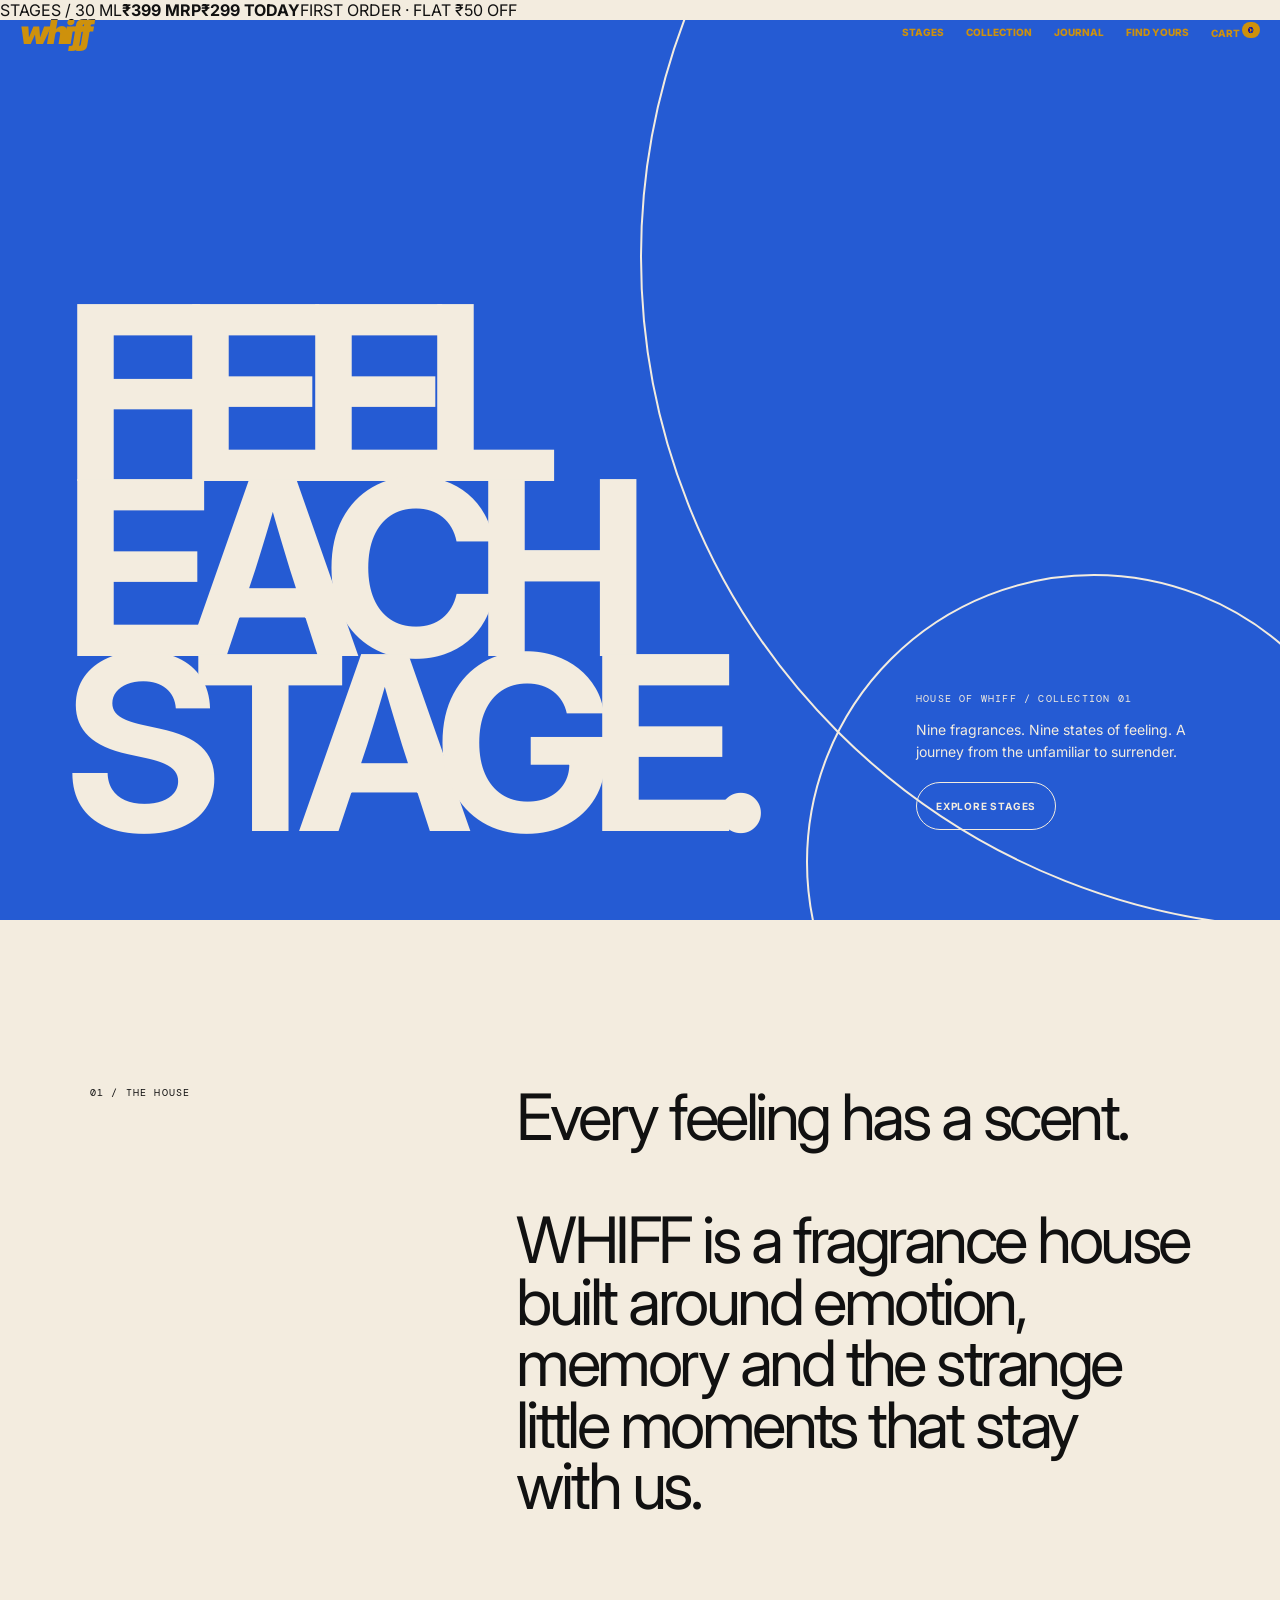
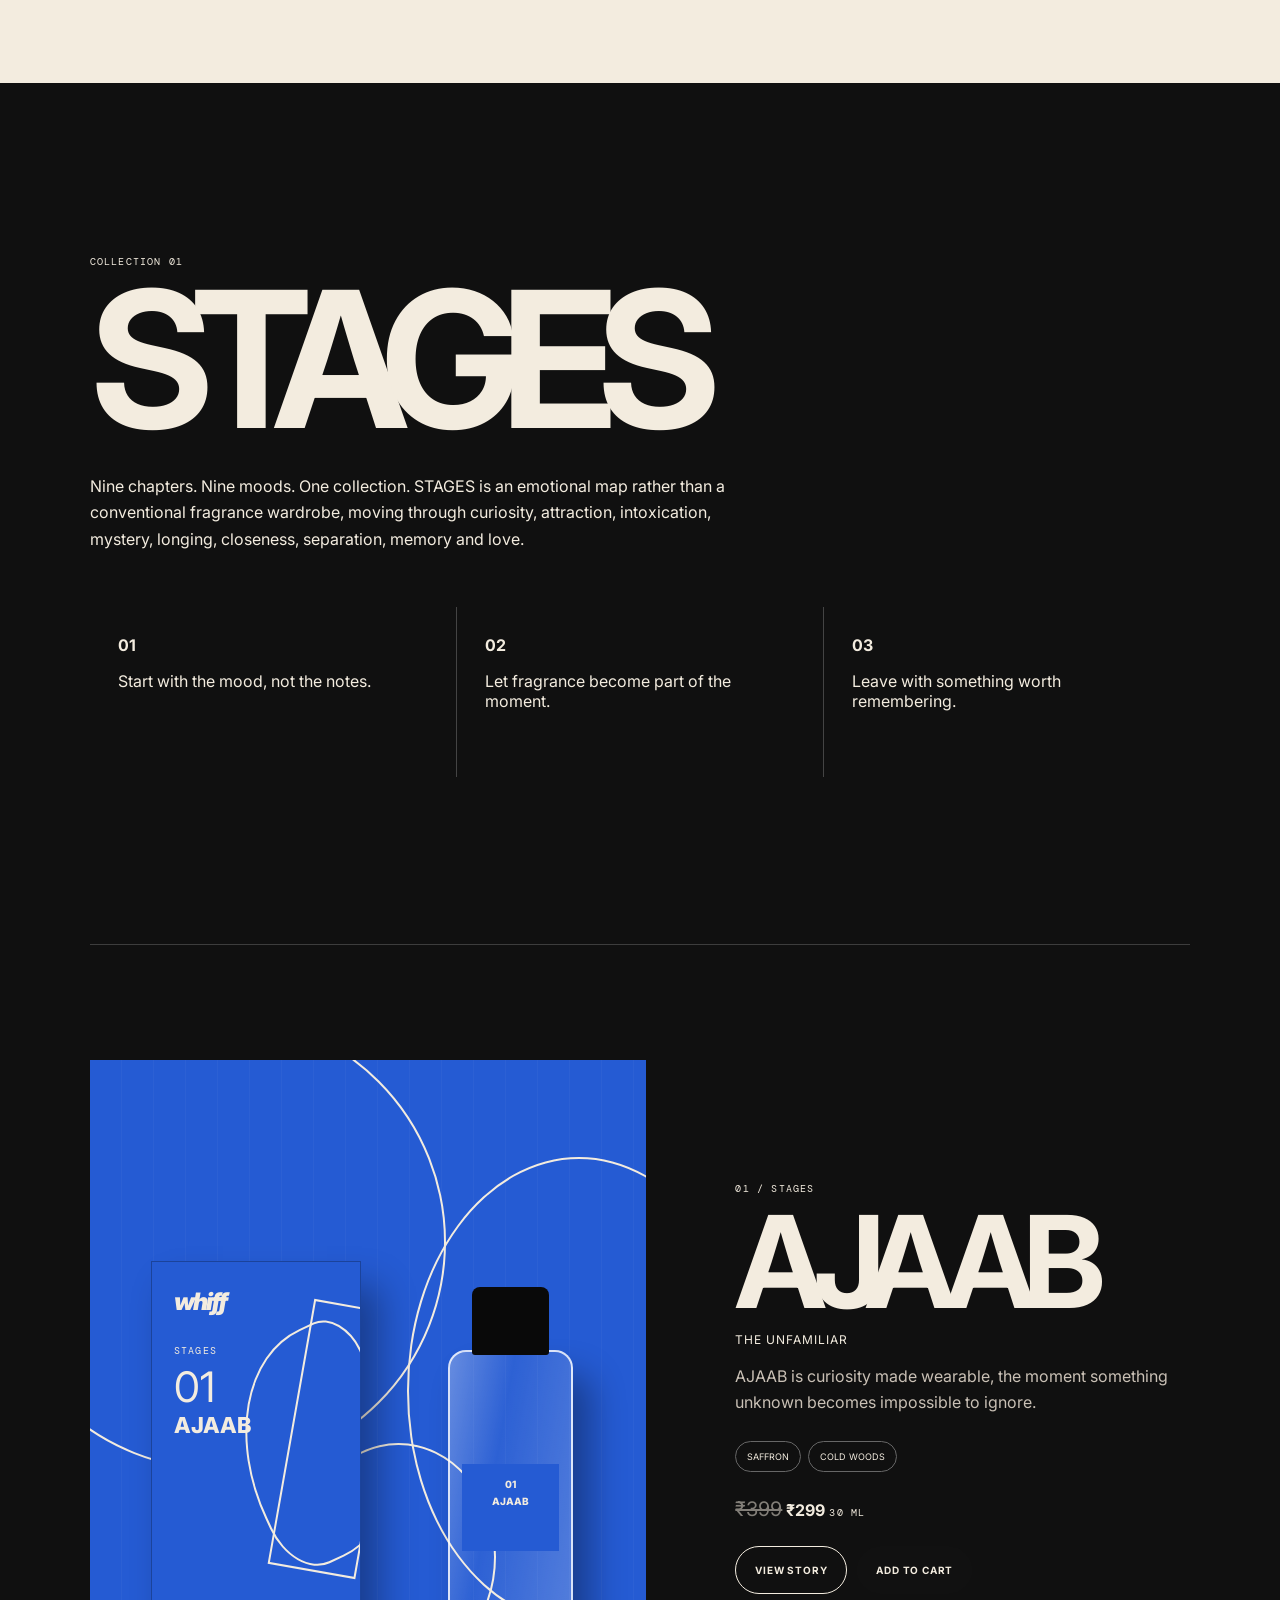
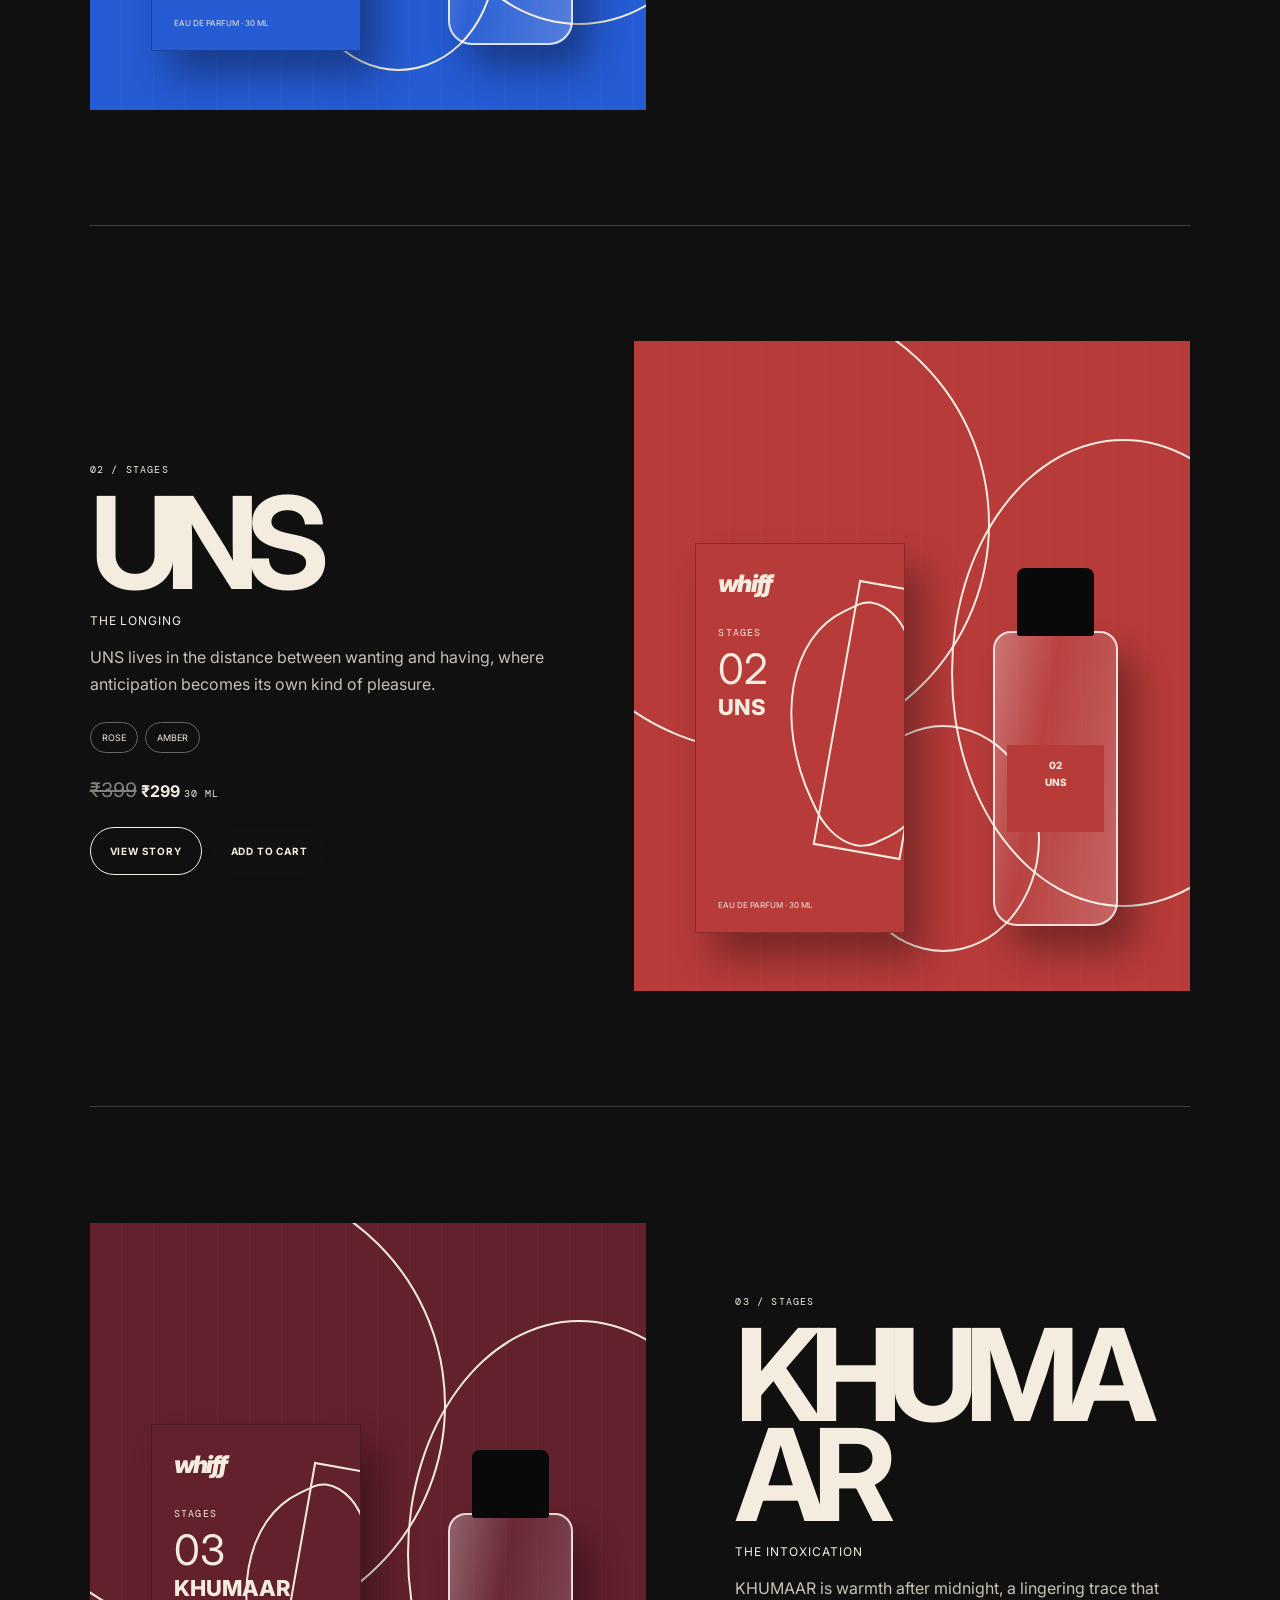
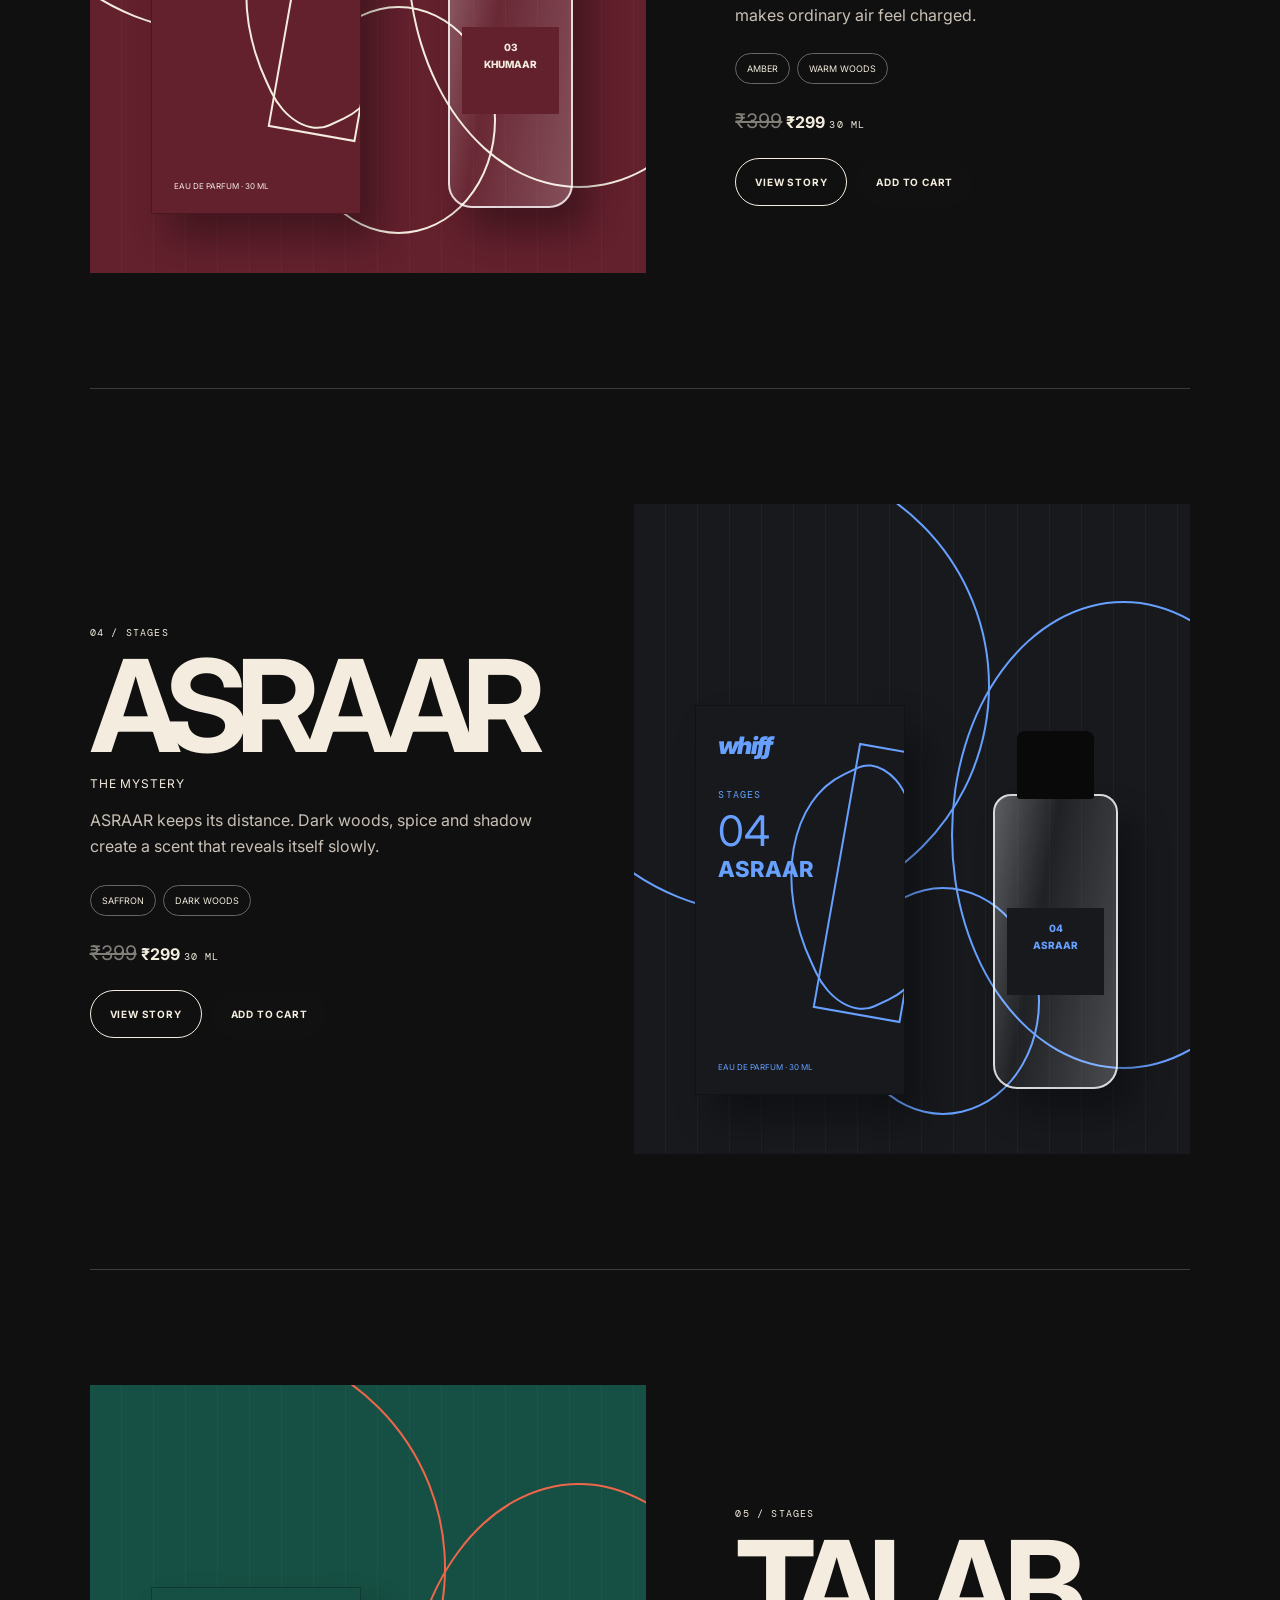
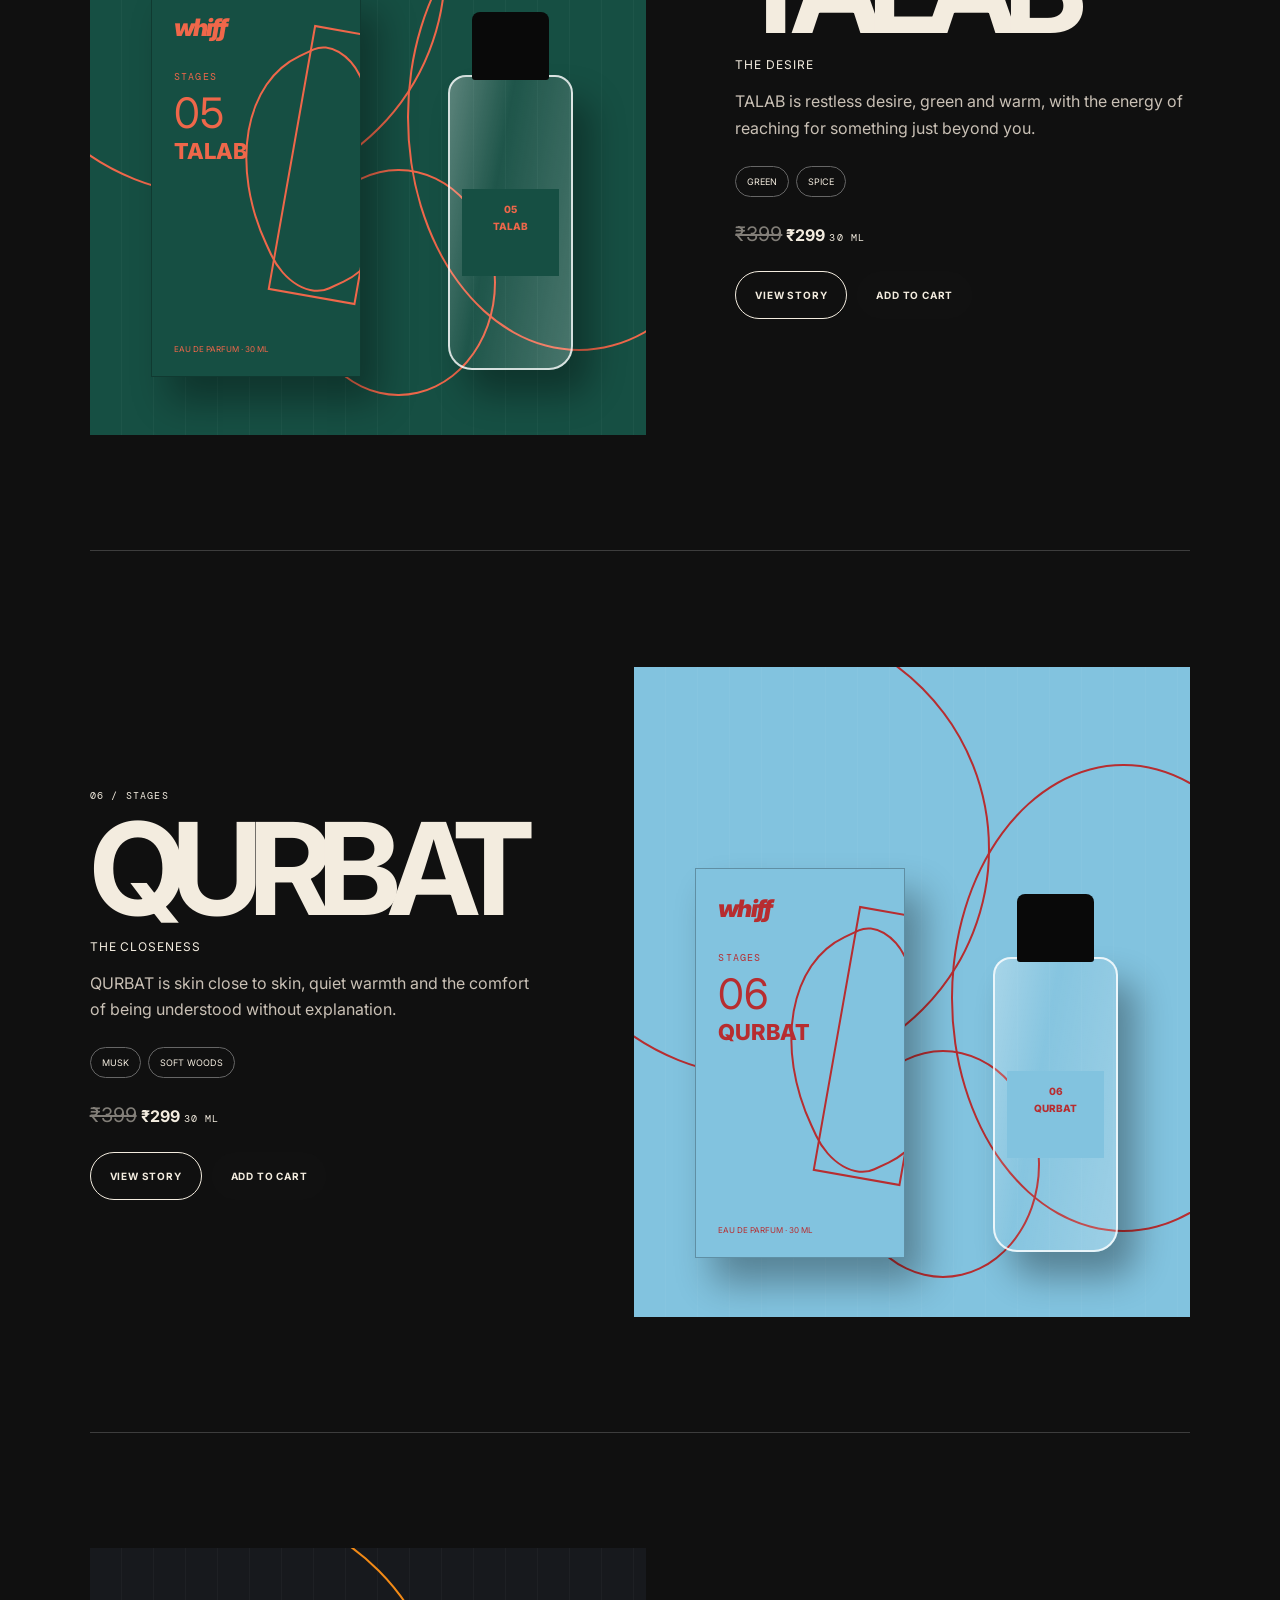
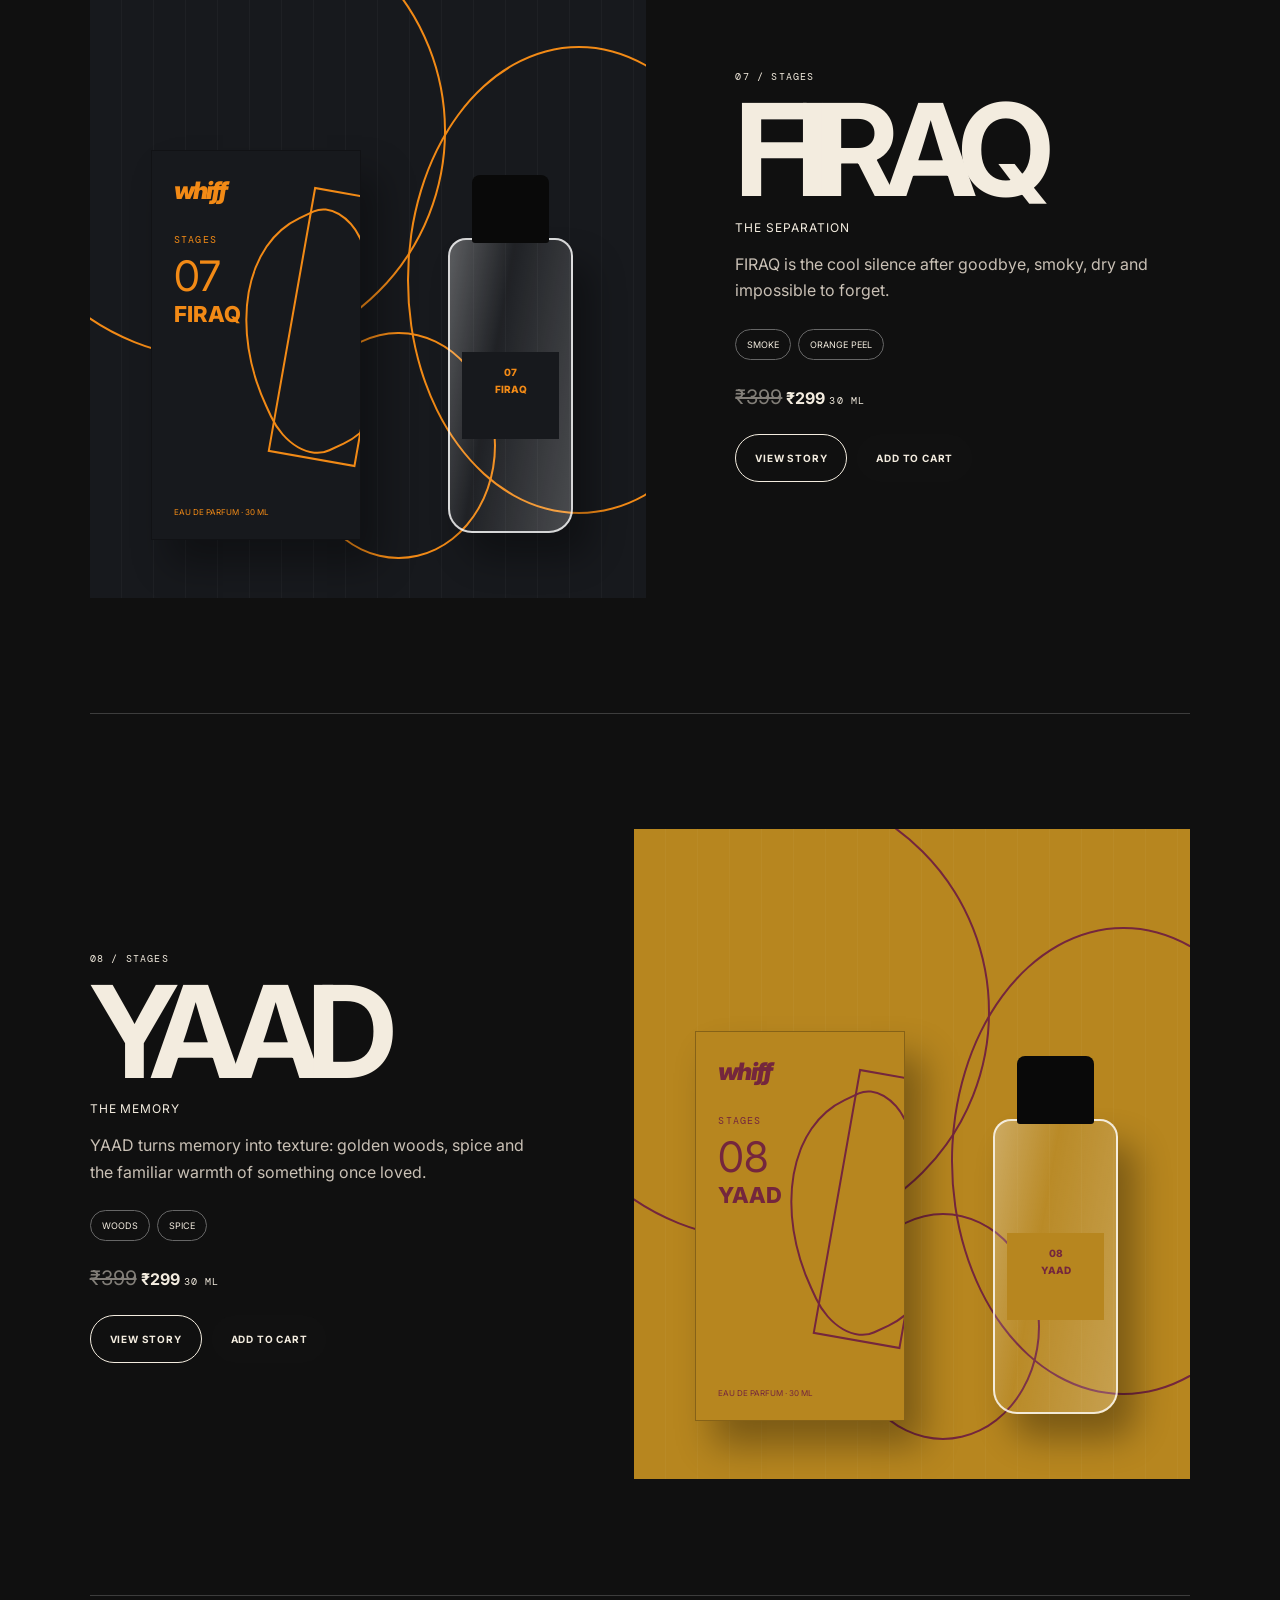
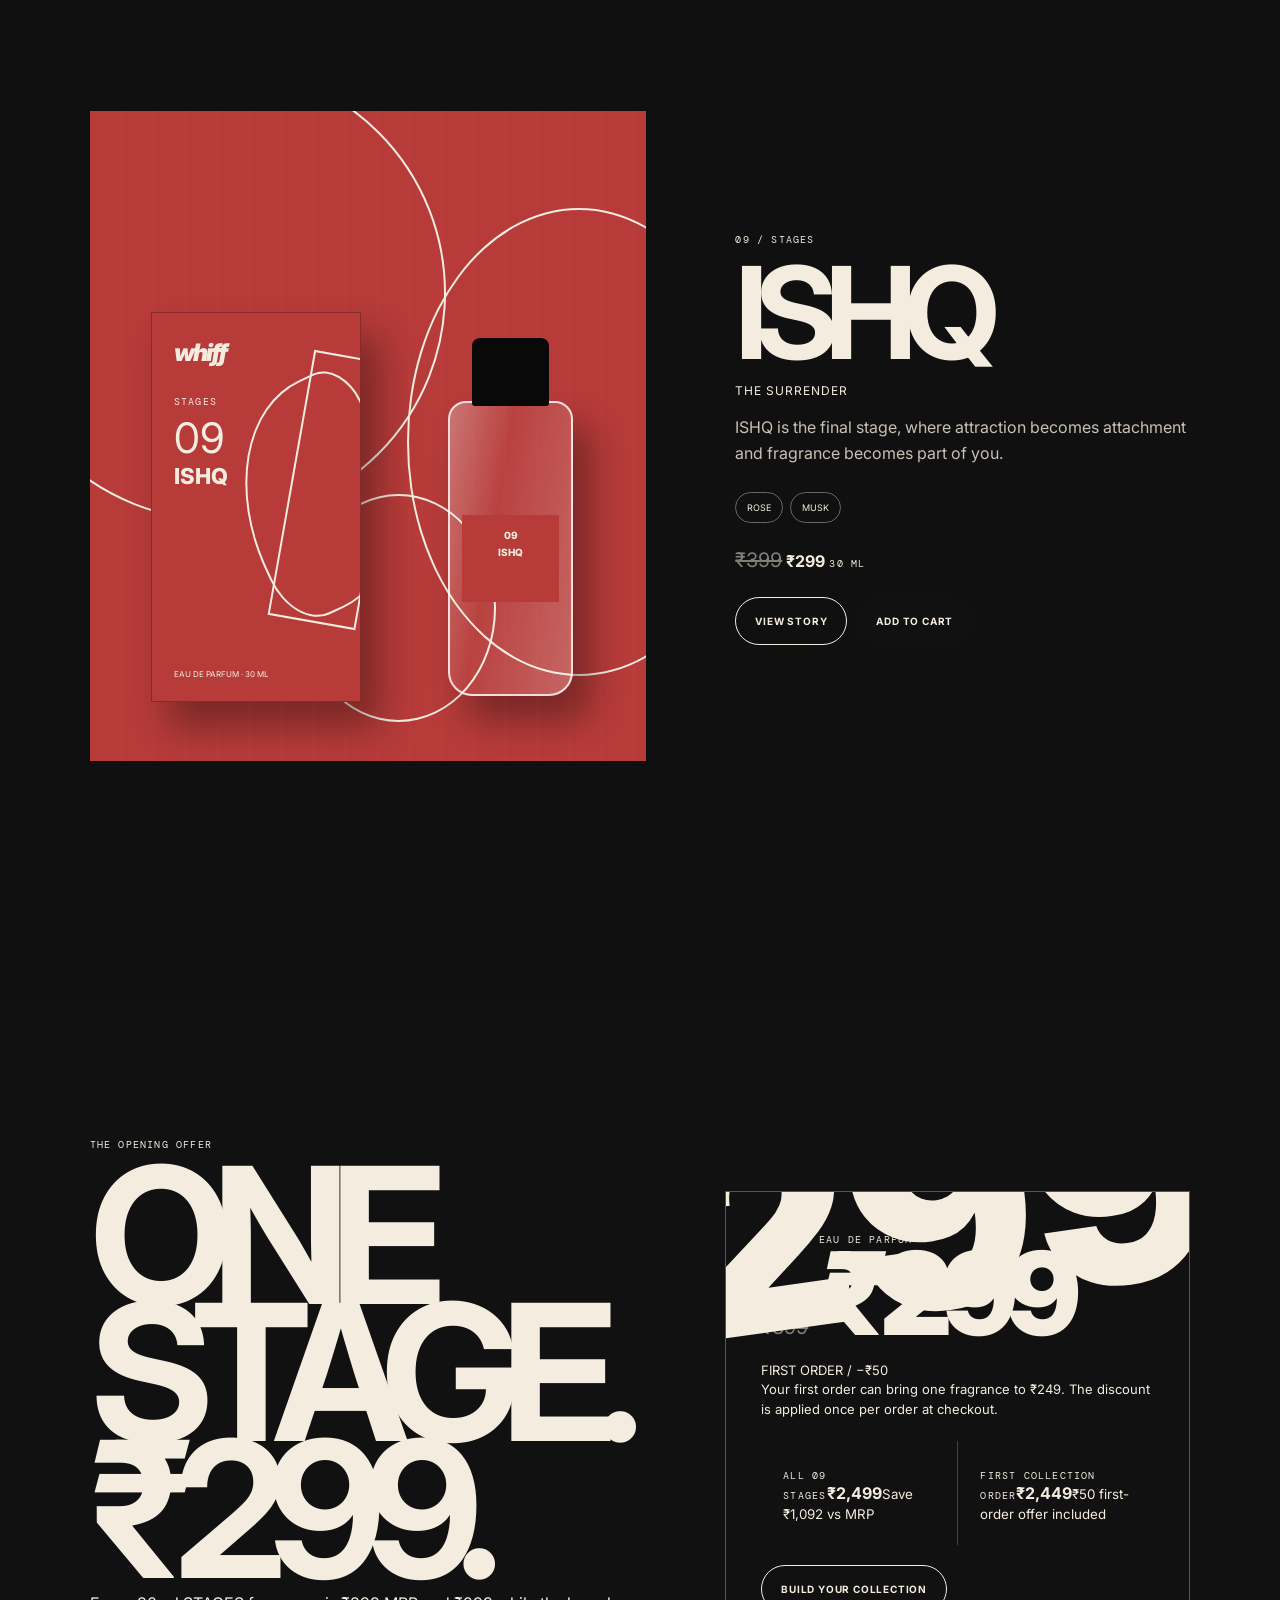
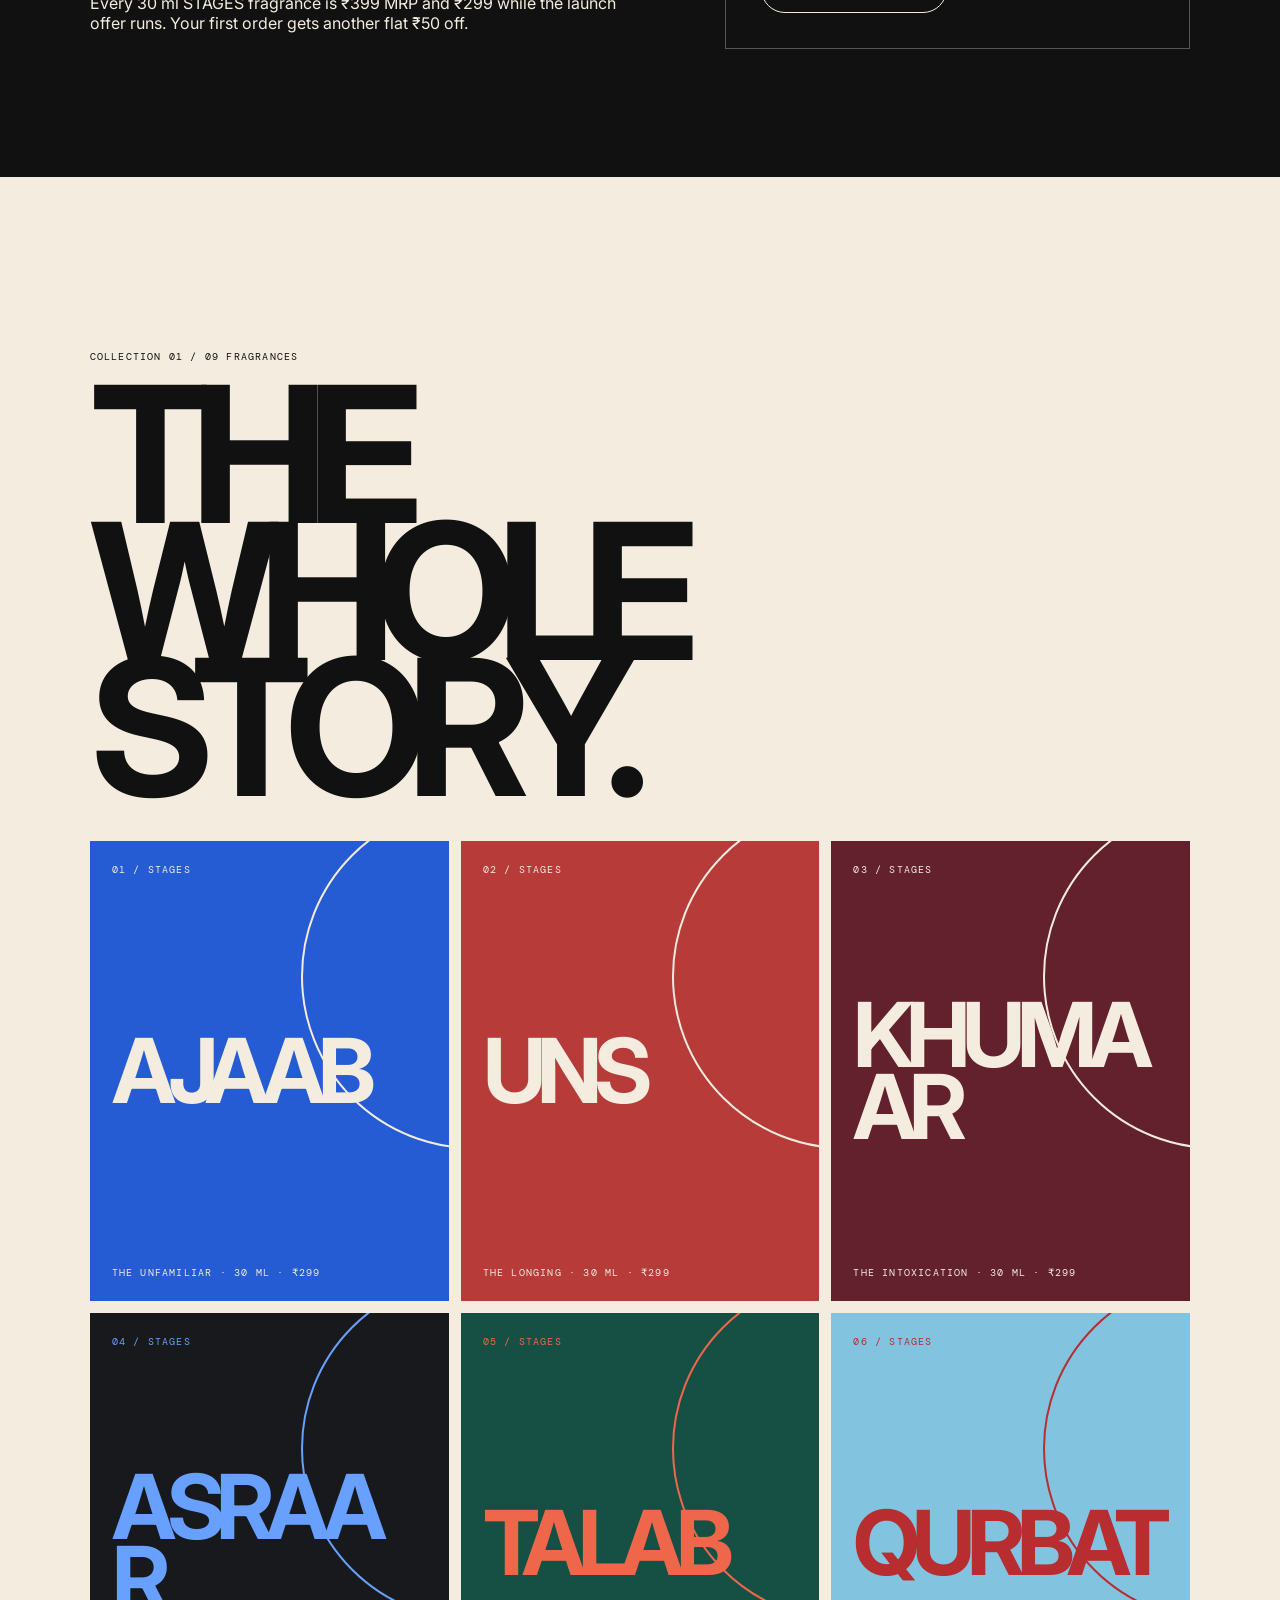
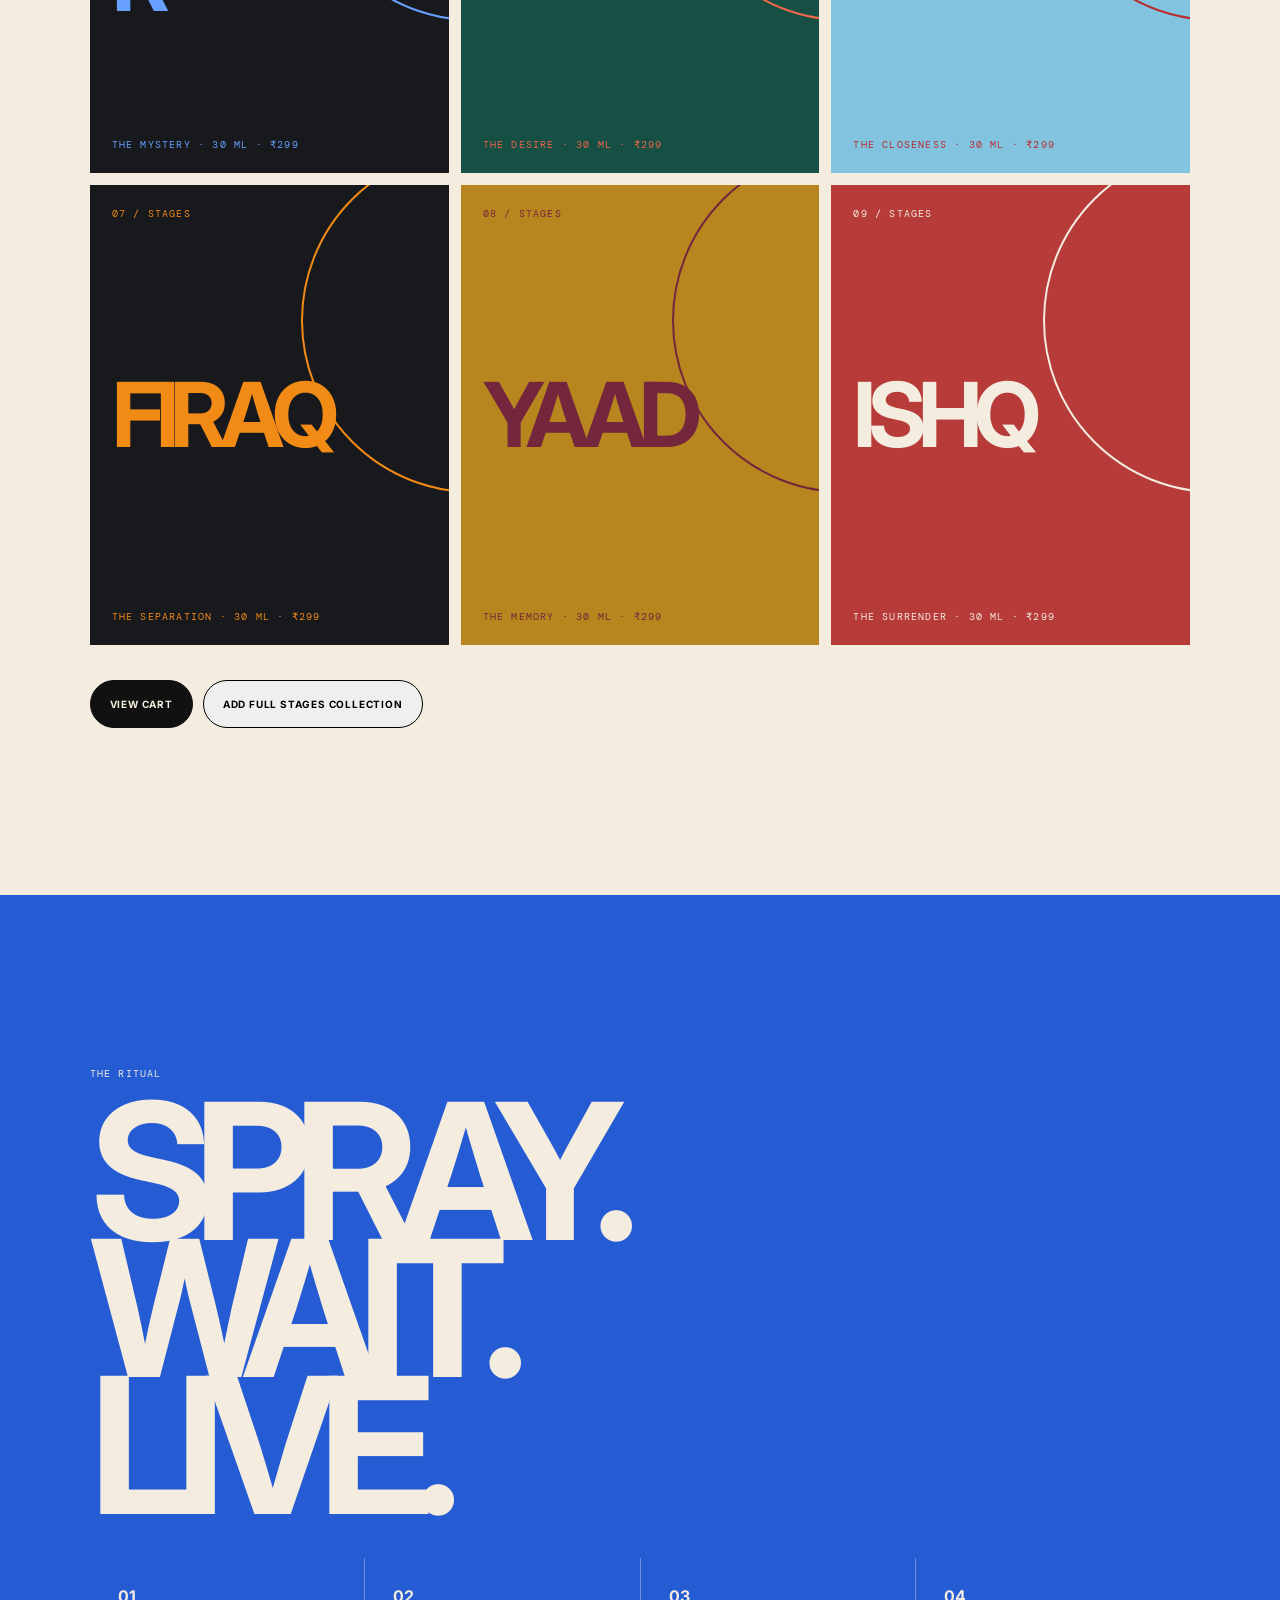
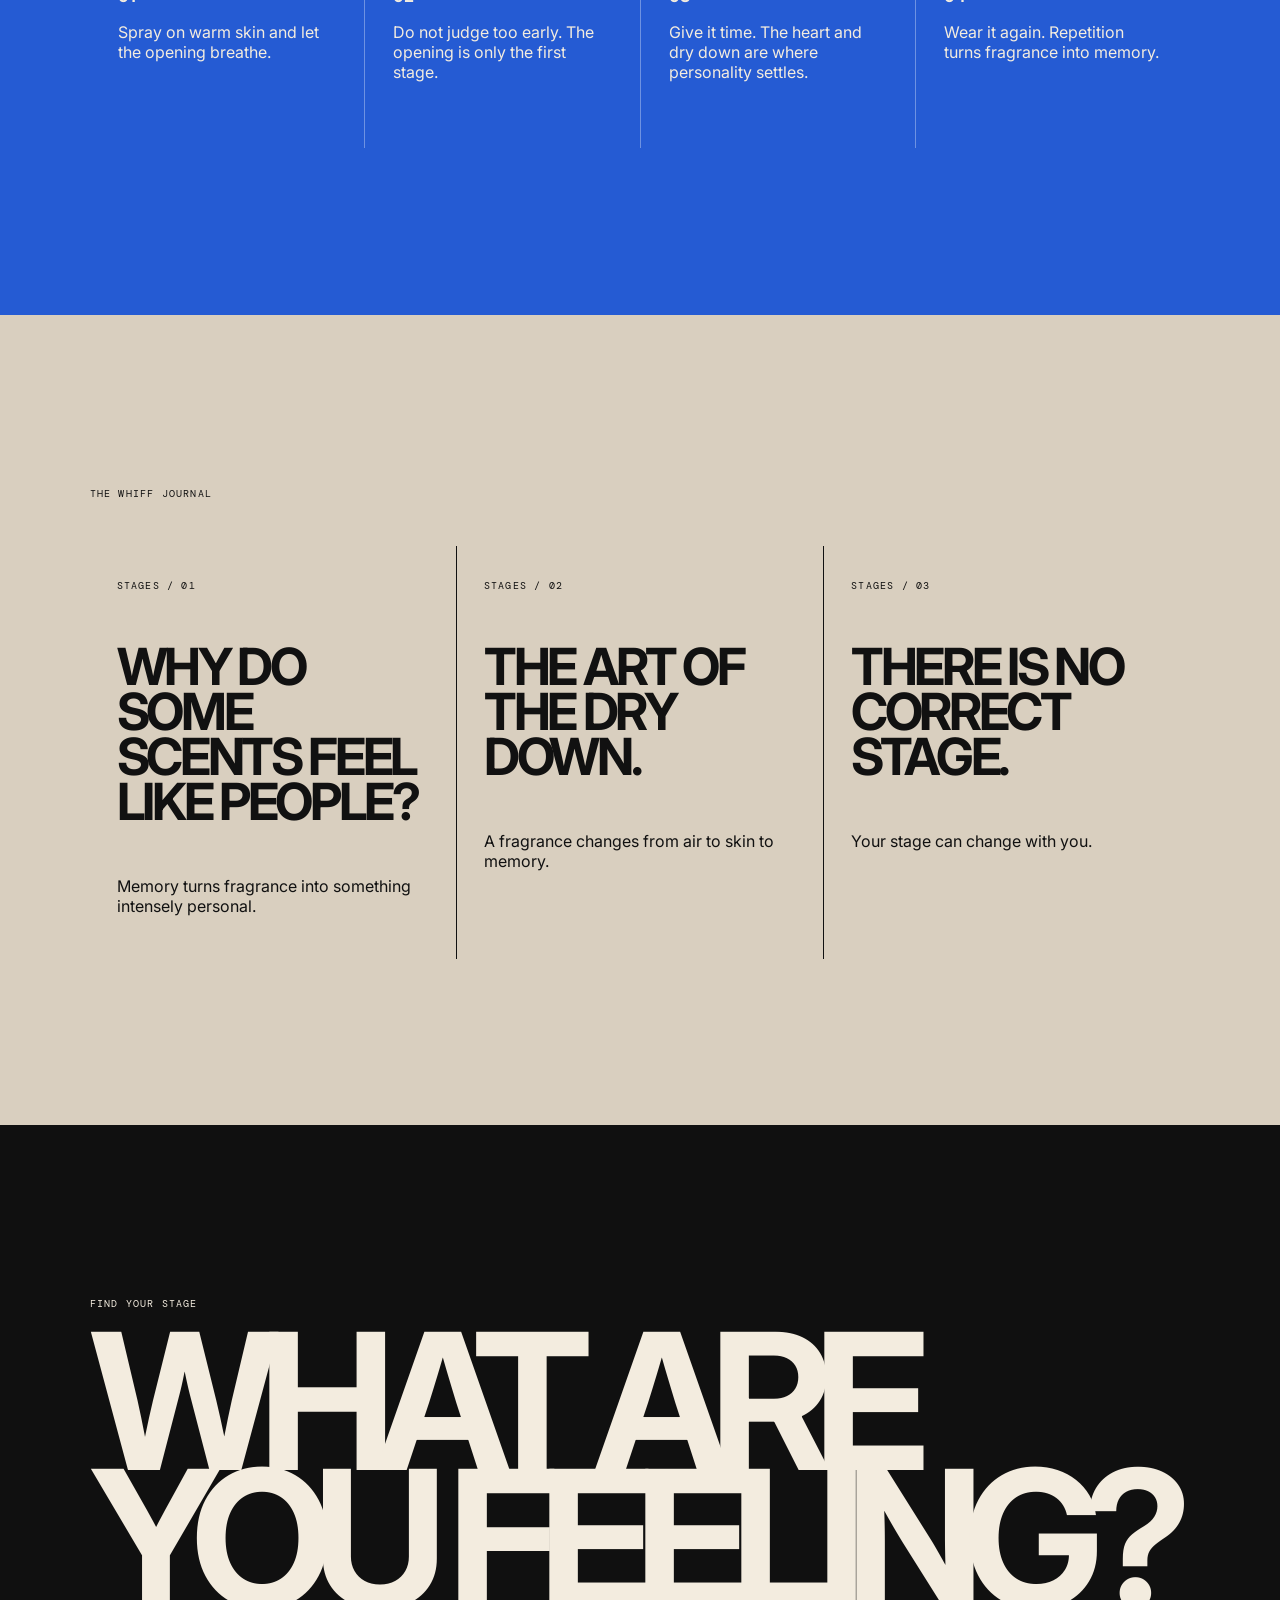
==== commit 9265aa95: "Upgrade WHIFF homepage with launch pricing, collection offer and commerce CTAs" ====
--- a/index.html
+++ b/index.html
@@ -1 +1 @@
-<!doctype html><html lang="en"><head><meta charset="utf-8"><meta name="viewport" content="width=device-width,initial-scale=1,viewport-fit=cover"><meta name="theme-color" content="#255bd3"><meta name="description" content="WHIFF. House of Whiff. Collection 01: STAGES."><title>WHIFF | House of Whiff</title><link rel="preconnect" href="https://fonts.googleapis.com"><link rel="preconnect" href="https://fonts.gstatic.com" crossorigin><link href="https://fonts.googleapis.com/css2?family=DM+Mono:wght@400;500&family=Inter:wght@400;500;600;700;800;900&display=swap" rel="stylesheet"><link rel="stylesheet" href="/styles.css"></head><body><nav class="nav"><a class="logo" href="#top">whiff</a><div class="navlinks"><a href="#stages">Stages</a><a href="#collection">Collection</a><a href="#journal">Journal</a><a href="#finder">Find yours</a></div><button class="menu" aria-label="Open menu">☰</button></nav><div class="mobileNav"><a href="#stages">Stages</a><a href="#collection">Collection</a><a href="#journal">Journal</a><a href="#finder">Find yours</a><a href="#house">The house</a></div><header class="hero" id="top"><div class="gridlines"></div><i class="orb orb1"></i><i class="orb orb2"></i><h1>FEEL<br>EACH<br>STAGE.</h1><div class="heroInfo"><div class="mono">House of Whiff / Collection 01</div><p>Nine fragrances. Nine states of feeling. A journey from the unfamiliar to surrender.</p><a class="btn" href="#stages">Explore stages</a></div></header><section class="section intro" id="house"><span class="mono">01 / The house</span><div class="introText">Every feeling has a scent.<br><br>WHIFF is a fragrance house built around emotion, memory and the strange little moments that stay with us.</div></section><section class="section black manifesto"><span class="mono">Collection 01</span><h2>STAGES</h2><div class="manifestoText">Nine chapters. Nine moods. One collection. STAGES is an emotional map rather than a conventional fragrance wardrobe, moving through curiosity, attraction, intoxication, mystery, longing, closeness, separation, memory and love.</div><div class="manifestoGrid"><article><b>01</b><p>Start with the mood, not the notes.</p></article><article><b>02</b><p>Let fragrance become part of the moment.</p></article><article><b>03</b><p>Leave with something worth remembering.</p></article></div></section><section class="stages black" id="stages"><div id="stageList"></div></section><section class="collection" id="collection"><span class="mono">Collection 01 / 09 fragrances</span><h2>THE<br>WHOLE<br>STORY.</h2><div class="tiles" id="tiles"></div></section><section class="ritual"><span class="mono">The ritual</span><h2>SPRAY.<br>WAIT.<br>LIVE.</h2><div class="ritualGrid"><article><b>01</b><p>Spray on warm skin and let the opening breathe.</p></article><article><b>02</b><p>Do not judge too early. The opening is only the first stage.</p></article><article><b>03</b><p>Give it time. The heart and dry down are where personality settles.</p></article><article><b>04</b><p>Wear it again. Repetition turns fragrance into memory.</p></article></div></section><section class="journal" id="journal"><span class="mono">The Whiff Journal</span><div class="journalGrid"><article class="journalCard"><span class="mono">STAGES / 01</span><h3>WHY DO SOME SCENTS FEEL LIKE PEOPLE?</h3><p>Memory turns fragrance into something intensely personal.</p></article><article class="journalCard"><span class="mono">STAGES / 02</span><h3>THE ART OF THE DRY DOWN.</h3><p>A fragrance changes from air to skin to memory.</p></article><article class="journalCard"><span class="mono">STAGES / 03</span><h3>THERE IS NO CORRECT STAGE.</h3><p>Your stage can change with you.</p></article></div></section><section class="black finder" id="finder"><span class="mono">Find your stage</span><h2>WHAT ARE<br>YOU FEELING?</h2><div class="choices" id="choices"></div><div class="answer" id="answer"></div></section><section class="faq"><span class="mono">The house / FAQ</span><h2>QUESTIONS<br>WORTH ASKING.</h2><details><summary>Why is the collection called STAGES?</summary><p>Because feelings move. Each fragrance captures a point in that movement.</p></details><details><summary>Are the fragrances gendered?</summary><p>No. STAGES is organised around emotion rather than gender.</p></details><details><summary>Why 30 ml?</summary><p>A smaller format is easy to carry, easy to live with and keeps a collection playful.</p></details><details><summary>Will there be more collections?</summary><p>STAGES is Collection 01. Future chapters can explore different emotional and visual territories.</p></details></section><footer class="footer"><div class="big">whiff</div><div class="footrow"><span>House of Whiff</span><span>Collection 01 / STAGES</span><span>India / Eau de parfum / 30 ml</span></div></footer><script>const stages=[['AJAAB','THE UNFAMILIAR','The first feeling before you can name it.','AJAAB is curiosity made wearable, the moment something unknown becomes impossible to ignore.',['SAFFRON','COLD WOODS'],'#255bd3','#f3ecdf'],['UNS','THE LONGING','The pull towards someone or something.','UNS lives in the distance between wanting and having, where anticipation becomes its own kind of pleasure.',['ROSE','AMBER'],'#b63b39','#f3ecdf'],['KHUMAAR','THE INTOXICATION','The feeling that stays after the moment is gone.','KHUMAAR is warmth after midnight, a lingering trace that makes ordinary air feel charged.',['AMBER','WARM WOODS'],'#63202d','#f3ecdf'],['ASRAAR','THE MYSTERY','Not everything beautiful asks to be understood.','ASRAAR keeps its distance. Dark woods, spice and shadow create a scent that reveals itself slowly.',['SAFFRON','DARK WOODS'],'#17191d','#67a0ff'],['TALAB','THE DESIRE','Wanting becomes its own atmosphere.','TALAB is restless desire, green and warm, with the energy of reaching for something just beyond you.',['GREEN','SPICE'],'#164f43','#ef674a'],['QURBAT','THE CLOSENESS','Some distances disappear without a word.','QURBAT is skin close to skin, quiet warmth and the comfort of being understood without explanation.',['MUSK','SOFT WOODS'],'#82c3df','#b72d30'],['FIRAQ','THE SEPARATION','What remains when someone leaves.','FIRAQ is the cool silence after goodbye, smoky, dry and impossible to forget.',['SMOKE','ORANGE PEEL'],'#17191d','#f28a16'],['YAAD','THE MEMORY','A place can return through a single breath.','YAAD turns memory into texture: golden woods, spice and the familiar warmth of something once loved.',['WOODS','SPICE'],'#b7861f','#74263d'],['ISHQ','THE SURRENDER','At the end, you stop resisting the feeling.','ISHQ is the final stage, where attraction becomes attachment and fragrance becomes part of you.',['ROSE','MUSK'],'#b63b39','#f3ecdf']];const list=document.getElementById('stageList'),tiles=document.getElementById('tiles'),choices=document.getElementById('choices');stages.forEach((s,i)=>{const n=String(i+1).padStart(2,'0');list.insertAdjacentHTML('beforeend',`<article class="stage"><div class="visual" style="--c:${s[5]};--fg:${s[6]};--label:${s[5]};--n:'${n}';--name:'${s[0]}'"><i class="geo g1"></i><i class="geo g2"></i><i class="geo g3"></i><div class="pack"><div class="packArt"></div><div class="packTop"><div class="packLogo">whiff</div><div class="packStage mono">STAGES</div><div class="packNum">${n}</div><div class="packName">${s[0]}</div></div><div class="packBottom">eau de parfum · 30 ml</div></div><div class="bottle"></div></div><div class="stageCopy"><span class="num mono">${n} / STAGES</span><h3>${s[0]}</h3><div class="meaning">${s[1]}</div><p>${s[3]}</p><div class="notes">${s[4].map(x=>`<span class="pill">${x}</span>`).join('')}</div><div class="stageActions"><a class="btn" href="/stages/${n}.html">View story</a><a class="btn" href="/stages/${n}.html#buy">Buy now</a></div></div></article>`);tiles.insertAdjacentHTML('beforeend',`<a class="tile" style="--c:${s[5]};--fg:${s[6]}" href="/stages/${n}.html"><span class="mono">${n} / STAGES</span><h3>${s[0]}</h3><span class="mono">${s[1]} · 30 ml</span></a>`);choices.insertAdjacentHTML('beforeend',`<button class="choice" data-stage="${n}">${s[1]}</button>`)});const answer=document.getElementById('answer');document.querySelectorAll('.choice').forEach(b=>b.addEventListener('click',()=>{document.querySelectorAll('.choice').forEach(x=>x.classList.remove('active'));b.classList.add('active');const s=stages[Number(b.dataset.stage)-1];answer.innerHTML=`<a href="/stages/${b.dataset.stage}.html">${s[0]}<br><span class="mono">${s[1]}</span></a>`}));document.querySelector('.menu').addEventListener('click',()=>document.querySelector('.mobileNav').classList.toggle('open'));document.querySelectorAll('.mobileNav a').forEach(a=>a.addEventListener('click',()=>document.querySelector('.mobileNav').classList.remove('open')));</script></body></html>+<!doctype html><html lang="en"><head><meta charset="utf-8"><meta name="viewport" content="width=device-width,initial-scale=1,viewport-fit=cover"><meta name="theme-color" content="#255bd3"><meta name="description" content="WHIFF. House of Whiff. Collection 01: STAGES."><title>WHIFF | House of Whiff</title><link rel="preconnect" href="https://fonts.googleapis.com"><link rel="preconnect" href="https://fonts.gstatic.com" crossorigin><link href="https://fonts.googleapis.com/css2?family=DM+Mono:wght@400;500&family=Inter:wght@400;500;600;700;800;900&display=swap" rel="stylesheet"><link rel="stylesheet" href="/styles.css"></head><body><div class="announcement"><span>STAGES / 30 ML</span><b>₹399 MRP</b><strong>₹299 TODAY</strong><span>FIRST ORDER · FLAT ₹50 OFF</span></div><nav class="nav"><a class="logo" href="#top">whiff</a><div class="navlinks"><a href="#stages">Stages</a><a href="#collection">Collection</a><a href="#journal">Journal</a><a href="#finder">Find yours</a><a href="/cart.html">Cart <sup data-cart-count>0</sup></a></div><button class="menu" aria-label="Open menu">☰</button></nav><div class="mobileNav"><a href="#stages">Stages</a><a href="#collection">Collection</a><a href="#journal">Journal</a><a href="#finder">Find yours</a><a href="#house">The house</a><a href="/cart.html">Cart <sup data-cart-count>0</sup></a></div><header class="hero" id="top"><div class="gridlines"></div><i class="orb orb1"></i><i class="orb orb2"></i><h1>FEEL<br>EACH<br>STAGE.</h1><div class="heroInfo"><div class="mono">House of Whiff / Collection 01</div><p>Nine fragrances. Nine states of feeling. A journey from the unfamiliar to surrender.</p><a class="btn" href="#stages">Explore stages</a></div></header><section class="section intro" id="house"><span class="mono">01 / The house</span><div class="introText">Every feeling has a scent.<br><br>WHIFF is a fragrance house built around emotion, memory and the strange little moments that stay with us.</div></section><section class="section black manifesto"><span class="mono">Collection 01</span><h2>STAGES</h2><div class="manifestoText">Nine chapters. Nine moods. One collection. STAGES is an emotional map rather than a conventional fragrance wardrobe, moving through curiosity, attraction, intoxication, mystery, longing, closeness, separation, memory and love.</div><div class="manifestoGrid"><article><b>01</b><p>Start with the mood, not the notes.</p></article><article><b>02</b><p>Let fragrance become part of the moment.</p></article><article><b>03</b><p>Leave with something worth remembering.</p></article></div></section><section class="stages black" id="stages"><div id="stageList"></div></section><section class="priceSection" id="price"><div><span class="mono">The opening offer</span><h2>ONE STAGE.<br>₹299.</h2><p>Every 30 ml STAGES fragrance is ₹399 MRP and ₹299 while the launch offer runs. Your first order gets another flat ₹50 off.</p></div><div class="priceCard"><span class="mono">30 ml / eau de parfum</span><div class="priceRow"><span class="mrp">₹399</span><span class="priceNow">₹299</span></div><p class="offerLine">FIRST ORDER / −₹50<br>Your first order can bring one fragrance to ₹249. The discount is applied once per order at checkout.</p><div class="collectionOffer"><div><span class="mono">ALL 09 STAGES</span><strong>₹2,499</strong><small>Save ₹1,092 vs MRP</small></div><div><span class="mono">FIRST COLLECTION ORDER</span><strong>₹2,449</strong><small>₹50 first-order offer included</small></div></div><a class="btn" href="#collection" style="margin-top:20px">Build your collection</a></div></section><section class="collection" id="collection"><span class="mono">Collection 01 / 09 fragrances</span><h2>THE<br>WHOLE<br>STORY.</h2><div class="tiles" id="tiles"></div><div style="margin-top:35px;display:flex;gap:10px;flex-wrap:wrap"><a class="btn fill" href="/cart.html">View cart</a><button class="btn" onclick="addAllToCart()">Add full STAGES collection</button></div></section><section class="ritual"><span class="mono">The ritual</span><h2>SPRAY.<br>WAIT.<br>LIVE.</h2><div class="ritualGrid"><article><b>01</b><p>Spray on warm skin and let the opening breathe.</p></article><article><b>02</b><p>Do not judge too early. The opening is only the first stage.</p></article><article><b>03</b><p>Give it time. The heart and dry down are where personality settles.</p></article><article><b>04</b><p>Wear it again. Repetition turns fragrance into memory.</p></article></div></section><section class="journal" id="journal"><span class="mono">The Whiff Journal</span><div class="journalGrid"><article class="journalCard"><span class="mono">STAGES / 01</span><h3>WHY DO SOME SCENTS FEEL LIKE PEOPLE?</h3><p>Memory turns fragrance into something intensely personal.</p></article><article class="journalCard"><span class="mono">STAGES / 02</span><h3>THE ART OF THE DRY DOWN.</h3><p>A fragrance changes from air to skin to memory.</p></article><article class="journalCard"><span class="mono">STAGES / 03</span><h3>THERE IS NO CORRECT STAGE.</h3><p>Your stage can change with you.</p></article></div></section><section class="black finder" id="finder"><span class="mono">Find your stage</span><h2>WHAT ARE<br>YOU FEELING?</h2><div class="choices" id="choices"></div><div class="answer" id="answer"></div></section><section class="faq"><span class="mono">The house / FAQ</span><h2>QUESTIONS<br>WORTH ASKING.</h2><details><summary>Why is the collection called STAGES?</summary><p>Because feelings move. Each fragrance captures a point in that movement.</p></details><details><summary>Are the fragrances gendered?</summary><p>No. STAGES is organised around emotion rather than gender.</p></details><details><summary>Why 30 ml?</summary><p>A smaller format is easy to carry, easy to live with and keeps a collection playful.</p></details><details><summary>How does the ₹50 first order offer work?</summary><p>Every STAGES fragrance is ₹299 during the launch offer. On your first order, a flat ₹50 is deducted once at checkout.</p></details><details><summary>What is the full collection price?</summary><p>All nine STAGES fragrances are ₹2,499 together. That is ₹1,092 below the combined ₹3,591 MRP. First-time customers can bring the collection to ₹2,449.</p></details><details><summary>How do I order?</summary><p>Add your stages to cart, enter your details and send the prepared order to WHIFF on WhatsApp. No payment is taken before the order is confirmed.</p></details></section><footer class="footer"><div class="big">whiff</div><div class="footrow"><span>House of Whiff</span><span>Collection 01 / STAGES</span><span>India / Eau de parfum / 30 ml</span><a href="/cart.html">Cart · <span data-cart-count>0</span></a></div></footer><script src="/shop.js"></script><script>const stages=[['AJAAB','THE UNFAMILIAR','The first feeling before you can name it.','AJAAB is curiosity made wearable, the moment something unknown becomes impossible to ignore.',['SAFFRON','COLD WOODS'],'#255bd3','#f3ecdf'],['UNS','THE LONGING','The pull towards someone or something.','UNS lives in the distance between wanting and having, where anticipation becomes its own kind of pleasure.',['ROSE','AMBER'],'#b63b39','#f3ecdf'],['KHUMAAR','THE INTOXICATION','The feeling that stays after the moment is gone.','KHUMAAR is warmth after midnight, a lingering trace that makes ordinary air feel charged.',['AMBER','WARM WOODS'],'#63202d','#f3ecdf'],['ASRAAR','THE MYSTERY','Not everything beautiful asks to be understood.','ASRAAR keeps its distance. Dark woods, spice and shadow create a scent that reveals itself slowly.',['SAFFRON','DARK WOODS'],'#17191d','#67a0ff'],['TALAB','THE DESIRE','Wanting becomes its own atmosphere.','TALAB is restless desire, green and warm, with the energy of reaching for something just beyond you.',['GREEN','SPICE'],'#164f43','#ef674a'],['QURBAT','THE CLOSENESS','Some distances disappear without a word.','QURBAT is skin close to skin, quiet warmth and the comfort of being understood without explanation.',['MUSK','SOFT WOODS'],'#82c3df','#b72d30'],['FIRAQ','THE SEPARATION','What remains when someone leaves.','FIRAQ is the cool silence after goodbye, smoky, dry and impossible to forget.',['SMOKE','ORANGE PEEL'],'#17191d','#f28a16'],['YAAD','THE MEMORY','A place can return through a single breath.','YAAD turns memory into texture: golden woods, spice and the familiar warmth of something once loved.',['WOODS','SPICE'],'#b7861f','#74263d'],['ISHQ','THE SURRENDER','At the end, you stop resisting the feeling.','ISHQ is the final stage, where attraction becomes attachment and fragrance becomes part of you.',['ROSE','MUSK'],'#b63b39','#f3ecdf']];const list=document.getElementById('stageList'),tiles=document.getElementById('tiles'),choices=document.getElementById('choices');stages.forEach((s,i)=>{const n=String(i+1).padStart(2,'0');list.insertAdjacentHTML('beforeend',`<article class="stage"><div class="visual" style="--c:${s[5]};--fg:${s[6]};--label:${s[5]};--n:'${n}';--name:'${s[0]}'"><i class="geo g1"></i><i class="geo g2"></i><i class="geo g3"></i><div class="pack"><div class="packArt"></div><div class="packTop"><div class="packLogo">whiff</div><div class="packStage mono">STAGES</div><div class="packNum">${n}</div><div class="packName">${s[0]}</div></div><div class="packBottom">eau de parfum · 30 ml</div></div><div class="bottle"></div></div><div class="stageCopy"><span class="num mono">${n} / STAGES</span><h3>${s[0]}</h3><div class="meaning">${s[1]}</div><p>${s[3]}</p><div class="notes">${s[4].map(x=>`<span class="pill">${x}</span>`).join('')}</div><div class="stagePrice"><span class="mrp">₹399</span> <b>₹299</b> <span class="mono">30 ML</span></div><div class="stageActions"><a class="btn" href="/stages/${n}.html">View story</a><button class="btn fill" onclick="addToCart('${n}')">Add to cart</button></div></div></article>`);tiles.insertAdjacentHTML('beforeend',`<a class="tile" style="--c:${s[5]};--fg:${s[6]}" href="/stages/${n}.html"><span class="mono">${n} / STAGES</span><h3>${s[0]}</h3><span class="mono">${s[1]} · 30 ml · ₹299</span></a>`);choices.insertAdjacentHTML('beforeend',`<button class="choice" data-stage="${n}">${s[1]}</button>`)});const answer=document.getElementById('answer');document.querySelectorAll('.choice').forEach(b=>b.addEventListener('click',()=>{document.querySelectorAll('.choice').forEach(x=>x.classList.remove('active'));b.classList.add('active');const s=stages[Number(b.dataset.stage)-1];answer.innerHTML=`<a href="/stages/${b.dataset.stage}.html">${s[0]}<br><span class="mono">${s[1]}</span></a>`}));function addAllToCart(){WHIFF.stages.forEach(s=>addToCart(s[0],1));toast('All nine stages added');window.location.href='/cart.html'}document.querySelector('.menu').addEventListener('click',()=>document.querySelector('.mobileNav').classList.toggle('open'));document.querySelectorAll('.mobileNav a').forEach(a=>a.addEventListener('click',()=>document.querySelector('.mobileNav').classList.remove('open')));</script></body></html>
--- a/styles.css
+++ b/styles.css
@@ -1 +1 @@
-:root{--cream:#f3ecdf;--blue:#255bd3;--black:#101010;--line:#bdb6ab}*{box-sizing:border-box}html{scroll-behavior:smooth}body{margin:0;background:var(--cream);color:#111;font-family:Inter,Arial,sans-serif;overflow-x:hidden}a{color:inherit;text-decoration:none}button{font:inherit}.mono{font:10px 'DM Mono',monospace;letter-spacing:.12em;text-transform:uppercase}.logo{font-size:34px;font-weight:900;font-style:italic;letter-spacing:-.1em;line-height:1}.nav{position:fixed;z-index:100;top:0;left:0;width:100%;padding:15px 20px;display:flex;align-items:center;justify-content:space-between;color:var(--cream);mix-blend-mode:difference}.navlinks{display:flex;gap:22px;align-items:center;font-size:10px;font-weight:800;text-transform:uppercase}.menu{display:none;background:none;border:1px solid currentColor;color:inherit;border-radius:999px;width:44px;height:44px}.mobileNav{display:none}.btn{display:inline-flex;min-height:48px;align-items:center;justify-content:center;padding:0 19px;border:1px solid currentColor;border-radius:999px;font-size:10px;font-weight:700;text-transform:uppercase;letter-spacing:.08em;transition:transform .25s,background .25s,color .25s}.btn:hover{transform:translateY(-3px);background:#111;color:var(--cream)}.hero{min-height:100svh;background:var(--blue);color:var(--cream);position:relative;overflow:hidden;padding:110px 5vw 7vw;display:flex;align-items:flex-end}.gridlines{position:absolute;inset:0;background:linear-gradient(90deg,transparent 49.5%,#fff1 50%,transparent 50.5%),linear-gradient(0deg,transparent 49.5%,#fff1 50%,transparent 50.5%);background-size:44px 44px}.orb{position:absolute;border:2px solid var(--cream);border-radius:50%;pointer-events:none}.orb1{width:105vw;height:105vw;right:-55vw;top:-34vw;animation:drift 11s ease-in-out infinite}.orb2{width:45vw;height:45vw;right:-8vw;bottom:-18vw;animation:drift 8s ease-in-out infinite reverse}.hero h1{position:relative;margin:0;font-size:clamp(82px,19vw,260px);line-height:.72;letter-spacing:-.105em;max-width:100%;animation:rise .8s both}.heroInfo{position:absolute;right:5vw;bottom:7vw;width:min(300px,40vw)}.heroInfo p{font-size:14px;line-height:1.55;margin:14px 0 20px}.section{padding:13vw 7vw}.intro{display:grid;grid-template-columns:1fr 2fr;gap:7vw}.introText{font-size:clamp(34px,5vw,72px);line-height:.96;letter-spacing:-.055em}.black{background:var(--black);color:var(--cream)}h2{font-size:clamp(72px,15vw,190px);line-height:.72;letter-spacing:-.105em;margin:22px 0 45px}.manifestoText{max-width:650px;font-size:16px;line-height:1.65}.manifestoGrid{display:grid;grid-template-columns:repeat(3,1fr);gap:1px;background:#444;margin-top:55px}.manifestoGrid article{background:var(--black);padding:28px;min-height:170px}.stages{padding:0 7vw 10vw}.stage{min-height:90vh;border-top:1px solid #3d3d3d;display:grid;grid-template-columns:1.1fr .9fr;align-items:center;gap:7vw;padding:9vw 0}.stage:nth-child(even){grid-template-columns:.9fr 1.1fr}.stage:nth-child(even) .visual{order:2}.visual{height:min(650px,70vw);min-height:480px;position:relative;overflow:hidden;background:var(--c);isolation:isolate}.visual:before{content:'';position:absolute;inset:0;background:repeating-linear-gradient(90deg,transparent 0,transparent 31px,#fff1 32px),repeating-linear-gradient(0deg,transparent 0,transparent 31px,#fff0 32px)}.geo{position:absolute;border:2px solid var(--fg);border-radius:50%}.g1{width:82%;aspect-ratio:1;left:-18%;top:-7%;animation:spin 25s linear infinite}.g2{width:62%;height:72%;right:-19%;top:15%;animation:breathe 7s ease-in-out infinite}.g3{width:35%;height:35%;right:27%;bottom:6%;animation:drift 7s ease-in-out infinite}.pack{position:absolute;z-index:3;left:11%;bottom:9%;width:210px;height:390px;background:var(--c);border:1px solid #0004;box-shadow:18px 25px 35px #0005;overflow:hidden}.packArt{position:absolute;right:-18%;top:18%;width:76%;height:58%;border:2px solid var(--fg);border-radius:70% 20% 65% 25%;transform:rotate(-25deg)}.packArt:after{content:'';position:absolute;width:55%;height:120%;right:10%;top:-10%;border:2px solid var(--fg);transform:rotate(35deg)}.packTop{position:relative;padding:25px 22px;color:var(--fg)}.packLogo{font-size:24px;font-weight:900;font-style:italic;letter-spacing:-.08em}.packStage{margin-top:28px}.packNum{font-size:42px;margin-top:4px}.packName{font-size:22px;font-weight:800}.packBottom{position:absolute;left:22px;bottom:22px;font-size:8px;color:var(--fg);text-transform:uppercase}.bottle{position:absolute;z-index:5;right:13%;bottom:10%;width:125px;height:295px;border:2px solid #fffc;border-radius:18px 18px 24px 24px;background:linear-gradient(100deg,#ffffff4d,#ffffff0a 38%,#ffffff38);box-shadow:18px 25px 35px #0005}.bottle:before{content:'';position:absolute;left:22px;right:22px;top:-65px;height:68px;background:#090909;border-radius:8px 8px 3px 3px}.bottle:after{content:var(--n) '\A' var(--name);position:absolute;left:12px;right:12px;top:112px;height:75px;background:var(--label);color:var(--fg);white-space:pre;text-align:center;padding-top:12px;font-size:10px;font-weight:800;line-height:1.7}.stageCopy h3{font-size:clamp(62px,10vw,150px);line-height:.78;letter-spacing:-.105em;margin:16px 0 20px;overflow-wrap:anywhere}.meaning{text-transform:uppercase;letter-spacing:.08em;font-size:12px}.stageCopy p{font-size:16px;line-height:1.65;color:#c9c0b5;max-width:540px}.notes{display:flex;gap:7px;flex-wrap:wrap;margin:25px 0}.pill{border:1px solid #666;border-radius:999px;padding:9px 11px;font-size:9px;text-transform:uppercase}.stageActions{display:flex;gap:9px;flex-wrap:wrap;margin-top:25px}.collection,.journal,.faq{padding:13vw 7vw}.tiles,.journalGrid{display:grid;grid-template-columns:repeat(3,1fr);gap:12px}.tile{height:460px;padding:22px;display:flex;flex-direction:column;justify-content:space-between;position:relative;overflow:hidden;background:var(--c);color:var(--fg)}.tile:before{content:'';position:absolute;width:95%;aspect-ratio:1;right:-55%;top:-8%;border:2px solid currentColor;border-radius:50%;animation:spin 24s linear infinite}.tile h3{font-size:clamp(52px,7vw,90px);line-height:.8;letter-spacing:-.09em;margin:0;position:relative;overflow-wrap:anywhere}.ritual{background:var(--blue);color:var(--cream);padding:13vw 7vw}.ritualGrid{display:grid;grid-template-columns:repeat(4,1fr);gap:1px;background:#ffffff55}.ritualGrid article{background:var(--blue);padding:28px;min-height:190px}.journal{background:#d9cfbf}.journalGrid{background:#111;gap:1px;margin-top:45px}.journalCard{background:#d9cfbf;padding:27px;min-height:280px}.journalCard h3{font-size:clamp(30px,4vw,54px);line-height:.88;letter-spacing:-.065em}.finder{padding:13vw 7vw}.choices{display:flex;flex-wrap:wrap;gap:9px}.choice{min-height:48px;background:none;color:var(--cream);border:1px solid #666;padding:0 17px;border-radius:999px;font-size:11px}.answer{margin-top:45px;font-size:clamp(40px,8vw,90px);line-height:.85;letter-spacing:-.07em}.faq{background:var(--cream)}.faq details{border-top:1px solid #aaa;padding:24px 0}.faq details:last-child{border-bottom:1px solid #aaa}.faq summary{cursor:pointer;font-size:15px;font-weight:700}.faq p{line-height:1.6;color:#555}.footer{background:var(--blue);color:var(--cream);padding:13vw 7vw 30px;overflow:hidden}.footer .big{font-size:20vw;font-weight:900;font-style:italic;letter-spacing:-.11em;line-height:.65}.footrow{display:flex;justify-content:space-between;gap:15px;margin-top:13vw;font-size:9px;text-transform:uppercase}.stageHero{min-height:100svh;background:var(--c);color:var(--fg);display:grid;grid-template-columns:1fr 1fr;align-items:center;padding:120px 7vw 80px;position:relative;overflow:hidden}.stageHero .art{position:absolute;width:70vw;height:70vw;border:2px solid var(--fg);border-radius:50%;right:-28vw;top:-20vw;animation:spin 30s linear infinite}.stageHero .stageNumber{font-size:14px}.stageHero h1{font-size:clamp(90px,14vw,210px);line-height:.7;letter-spacing:-.11em;margin:25px 0;overflow-wrap:anywhere}.stageHero .sub{font-size:14px;text-transform:uppercase;letter-spacing:.12em}.productVisual{height:560px;position:relative;display:flex;align-items:center;justify-content:center}.productVisual .pack{position:relative;left:auto;bottom:auto;transform:rotate(-4deg);width:240px;height:440px}.productVisual .bottle{position:absolute;right:16%;bottom:10%;width:145px;height:340px}.story{display:grid;grid-template-columns:1fr 2fr;gap:8vw;padding:13vw 7vw}.story h2{font-size:clamp(50px,7vw,100px)}.quote{font-family:Georgia,serif;font-size:clamp(28px,4vw,58px);line-height:1.08;margin:0 0 20px}.quoteRef{font-size:11px;text-transform:uppercase;letter-spacing:.12em}.notesLarge{display:flex;gap:9px;flex-wrap:wrap;margin:35px 0}.buyBar{position:sticky;bottom:0;z-index:40;background:#111;color:var(--cream);padding:15px 7vw;display:flex;justify-content:space-between;align-items:center;gap:20px}.buyBar .btn{background:var(--cream);color:#111;border-color:var(--cream)}.related{padding:13vw 7vw}.relatedGrid{display:grid;grid-template-columns:repeat(3,1fr);gap:12px}.back{display:inline-flex;margin-top:25px}@keyframes rise{from{opacity:0;transform:translateY(40px)}to{opacity:1;transform:none}}@keyframes spin{to{transform:rotate(360deg)}}@keyframes breathe{50%{transform:scale(1.07)}}@keyframes drift{50%{transform:translate(2vw,2vw) rotate(6deg)}}@media(max-width:800px){.nav{padding:13px 16px}.navlinks{display:none}.menu{display:block}.mobileNav{position:fixed;z-index:99;inset:0;background:#111;color:var(--cream);display:none;padding:90px 20px 30px}.mobileNav.open{display:flex;flex-direction:column}.mobileNav a{font-size:42px;line-height:.95;letter-spacing:-.06em;padding:14px 0;border-bottom:1px solid #444}.hero{padding:100px 20px 35px;min-height:100svh}.hero h1{font-size:clamp(70px,24vw,150px);max-width:100%;line-height:.76}.heroInfo{position:relative;right:auto;bottom:auto;width:100%;margin-top:35px}.orb1{width:120vw;height:120vw;right:-65vw;top:-20vw}.orb2{width:70vw;height:70vw;right:-35vw;bottom:8vh}.section,.collection,.ritual,.journal,.finder,.faq,.footer,.related{padding:24vw 20px}.intro{display:block}.introText{margin-top:35px;font-size:clamp(32px,9vw,54px)}h2{font-size:clamp(66px,22vw,125px);margin-bottom:38px}.manifestoGrid,.tiles,.journalGrid,.ritualGrid,.relatedGrid{grid-template-columns:1fr}.stages{padding:0 20px 24vw}.stage,.stage:nth-child(even){display:flex;min-height:auto;padding:24vw 0;gap:38px}.stage:nth-child(even) .visual{order:0}.visual{height:118vw;min-height:0}.pack{left:7%;bottom:7%;width:43%;height:65%}.packTop{padding:17px 14px}.packLogo{font-size:18px}.packStage{margin-top:20px}.packNum{font-size:30px}.packName{font-size:15px}.packBottom{left:14px;bottom:14px;font-size:6px}.bottle{right:9%;bottom:7%;width:28%;height:49%}.bottle:before{left:18%;right:18%;top:-23%;height:24%}.bottle:after{left:8%;right:8%;top:40%;height:25%;padding-top:8px;font-size:8px}.stageCopy h3{font-size:clamp(56px,18vw,105px);line-height:.78}.stageCopy p{font-size:15px}.tile{height:330px}.footrow{display:grid;gap:8px;margin-top:25vw}.stageHero{display:flex;flex-direction:column;align-items:stretch;padding:105px 20px 45px;min-height:auto}.stageHero .art{width:130vw;height:130vw;right:-65vw;top:-20vw}.stageHero h1{font-size:clamp(75px,23vw,145px);max-width:100%;margin:24px 0}.productVisual{height:470px;margin-top:20px}.productVisual .pack{width:190px;height:350px}.productVisual .bottle{width:115px;height:275px;right:9%;bottom:8%}.story{display:block;padding:24vw 20px}.story h2{font-size:clamp(50px,14vw,80px);margin-bottom:55px}.quote{font-size:32px}.buyBar{padding:12px 20px;position:sticky;bottom:0}.buyBar .mono{font-size:8px}.relatedGrid{gap:10px}.related .tile{height:260px}.mono{font-size:9px}}@media(prefers-reduced-motion:reduce){*,*:before,*:after{animation:none!important;transition:none!important}}
+:root{--cream:#f3ecdf;--blue:#255bd3;--black:#101010;--line:#bdb6ab;--acid:#d6ff38;--red:#b63b39}*{box-sizing:border-box}html{scroll-behavior:smooth}body{margin:0;background:var(--cream);color:#111;font-family:Inter,Arial,sans-serif;overflow-x:hidden}a{color:inherit;text-decoration:none}button{font:inherit}.mono{font:10px 'DM Mono',monospace;letter-spacing:.12em;text-transform:uppercase}.logo{font-size:34px;font-weight:900;font-style:italic;letter-spacing:-.1em;line-height:1}.nav{position:fixed;z-index:100;top:0;left:0;width:100%;padding:15px 20px;display:flex;align-items:center;justify-content:space-between;color:var(--cream);mix-blend-mode:difference}.navlinks{display:flex;gap:22px;align-items:center;font-size:10px;font-weight:800;text-transform:uppercase}.navlinks sup{font-size:8px;background:var(--cream);color:#111;border-radius:99px;padding:3px 6px}.darkNav{color:#111;mix-blend-mode:normal;background:#f3ecdfcc;backdrop-filter:blur(14px);border-bottom:1px solid #1112}.menu{display:none;background:none;border:1px solid currentColor;color:inherit;border-radius:999px;width:44px;height:44px}.mobileNav{display:none}.btn{display:inline-flex;min-height:48px;align-items:center;justify-content:center;padding:0 19px;border:1px solid currentColor;border-radius:999px;font-size:10px;font-weight:700;text-transform:uppercase;letter-spacing:.08em;transition:transform .25s,background .25s,color .25s,box-shadow .25s;cursor:pointer}.btn:hover{transform:translateY(-3px);background:#111;color:var(--cream);box-shadow:0 12px 30px #0002}.btn.fill{background:#111;color:var(--cream);border-color:#111}.whatsappBtn{min-height:48px;border:1px solid #1f6b43;background:#1f6b43;color:#fff;border-radius:999px;padding:0 20px;font-size:10px;font-weight:800;text-transform:uppercase;letter-spacing:.08em;cursor:pointer}.hero{min-height:100svh;background:var(--blue);color:var(--cream);position:relative;overflow:hidden;padding:110px 5vw 7vw;display:flex;align-items:flex-end}.gridlines{position:absolute;inset:0;background:linear-gradient(90deg,transparent 49.5%,#fff1 50%,transparent 50.5%),linear-gradient(0deg,transparent 49.5%,#fff1 50%,transparent 50.5%);background-size:44px 44px}.orb{position:absolute;border:2px solid var(--cream);border-radius:50%;pointer-events:none}.orb1{width:105vw;height:105vw;right:-55vw;top:-34vw;animation:drift 11s ease-in-out infinite}.orb2{width:45vw;height:45vw;right:-8vw;bottom:-18vw;animation:drift 8s ease-in-out infinite reverse}.hero h1{position:relative;margin:0;font-size:clamp(82px,19vw,260px);line-height:.72;letter-spacing:-.105em;max-width:100%;animation:rise .8s both}.heroInfo{position:absolute;right:5vw;bottom:7vw;width:min(300px,40vw)}.heroInfo p{font-size:14px;line-height:1.55;margin:14px 0 20px}.section{padding:13vw 7vw}.intro{display:grid;grid-template-columns:1fr 2fr;gap:7vw}.introText{font-size:clamp(34px,5vw,72px);line-height:.96;letter-spacing:-.055em}.black{background:var(--black);color:var(--cream)}h2{font-size:clamp(72px,15vw,190px);line-height:.72;letter-spacing:-.105em;margin:22px 0 45px}.manifestoText{max-width:650px;font-size:16px;line-height:1.65}.manifestoGrid{display:grid;grid-template-columns:repeat(3,1fr);gap:1px;background:#444;margin-top:55px}.manifestoGrid article{background:var(--black);padding:28px;min-height:170px}.stages{padding:0 7vw 10vw}.stage{min-height:90vh;border-top:1px solid #3d3d3d;display:grid;grid-template-columns:1.1fr .9fr;align-items:center;gap:7vw;padding:9vw 0}.stage:nth-child(even){grid-template-columns:.9fr 1.1fr}.stage:nth-child(even) .visual{order:2}.visual{height:min(650px,70vw);min-height:480px;position:relative;overflow:hidden;background:var(--c);isolation:isolate}.visual:before{content:'';position:absolute;inset:0;background:repeating-linear-gradient(90deg,transparent 0,transparent 31px,#fff1 32px),repeating-linear-gradient(0deg,transparent 0,transparent 31px,#fff0 32px)}.geo{position:absolute;border:2px solid var(--fg);border-radius:50%}.g1{width:82%;aspect-ratio:1;left:-18%;top:-7%;animation:spin 25s linear infinite}.g2{width:62%;height:72%;right:-19%;top:15%;animation:breathe 7s ease-in-out infinite}.g3{width:35%;height:35%;right:27%;bottom:6%;animation:drift 7s ease-in-out infinite}.pack{position:absolute;z-index:3;left:11%;bottom:9%;width:210px;height:390px;background:var(--c);border:1px solid #0004;box-shadow:18px 25px 35px #0005;overflow:hidden}.packArt{position:absolute;right:-18%;top:18%;width:76%;height:58%;border:2px solid var(--fg);border-radius:70% 20% 65% 25%;transform:rotate(-25deg)}.packArt:after{content:'';position:absolute;width:55%;height:120%;right:10%;top:-10%;border:2px solid var(--fg);transform:rotate(35deg)}.packTop{position:relative;padding:25px 22px;color:var(--fg)}.packLogo{font-size:24px;font-weight:900;font-style:italic;letter-spacing:-.08em}.packStage{margin-top:28px}.packNum{font-size:42px;margin-top:4px}.packName{font-size:22px;font-weight:800}.packBottom{position:absolute;left:22px;bottom:22px;font-size:8px;color:var(--fg);text-transform:uppercase}.bottle{position:absolute;z-index:5;right:13%;bottom:10%;width:125px;height:295px;border:2px solid #fffc;border-radius:18px 18px 24px 24px;background:linear-gradient(100deg,#ffffff4d,#ffffff0a 38%,#ffffff38);box-shadow:18px 25px 35px #0005}.bottle:before{content:'';position:absolute;left:22px;right:22px;top:-65px;height:68px;background:#090909;border-radius:8px 8px 3px 3px}.bottle:after{content:var(--n) '\A' var(--name);position:absolute;left:12px;right:12px;top:112px;height:75px;background:var(--label);color:var(--fg);white-space:pre;text-align:center;padding-top:12px;font-size:10px;font-weight:800;line-height:1.7}.stageCopy h3{font-size:clamp(62px,10vw,150px);line-height:.78;letter-spacing:-.105em;margin:16px 0 20px;overflow-wrap:anywhere}.meaning{text-transform:uppercase;letter-spacing:.08em;font-size:12px}.stageCopy p{font-size:16px;line-height:1.65;color:#c9c0b5;max-width:540px}.notes{display:flex;gap:7px;flex-wrap:wrap;margin:25px 0}.pill{border:1px solid #666;border-radius:999px;padding:9px 11px;font-size:9px;text-transform:uppercase}.stageActions{display:flex;gap:9px;flex-wrap:wrap;margin-top:25px}.collection,.journal,.faq{padding:13vw 7vw}.tiles,.journalGrid{display:grid;grid-template-columns:repeat(3,1fr);gap:12px}.tile{height:460px;padding:22px;display:flex;flex-direction:column;justify-content:space-between;position:relative;overflow:hidden;background:var(--c);color:var(--fg);transition:transform .35s}.tile:hover{transform:translateY(-8px)}.tile:before{content:'';position:absolute;width:95%;aspect-ratio:1;right:-55%;top:-8%;border:2px solid currentColor;border-radius:50%;animation:spin 24s linear infinite}.tile h3{font-size:clamp(52px,7vw,90px);line-height:.8;letter-spacing:-.09em;margin:0;position:relative;overflow-wrap:anywhere}.ritual{background:var(--blue);color:var(--cream);padding:13vw 7vw}.ritualGrid{display:grid;grid-template-columns:repeat(4,1fr);gap:1px;background:#ffffff55}.ritualGrid article{background:var(--blue);padding:28px;min-height:190px}.journal{background:#d9cfbf}.journalGrid{background:#111;gap:1px;margin-top:45px}.journalCard{background:#d9cfbf;padding:27px;min-height:280px}.journalCard h3{font-size:clamp(30px,4vw,54px);line-height:.88;letter-spacing:-.065em}.finder{padding:13vw 7vw}.choices{display:flex;flex-wrap:wrap;gap:9px}.choice{min-height:48px;background:none;color:var(--cream);border:1px solid #666;padding:0 17px;border-radius:999px;font-size:11px;cursor:pointer}.choice.active{background:var(--cream);color:#111}.answer{margin-top:45px;font-size:clamp(40px,8vw,90px);line-height:.85;letter-spacing:-.07em}.faq{background:var(--cream)}.faq details{border-top:1px solid #aaa;padding:24px 0}.faq details:last-child{border-bottom:1px solid #aaa}.faq summary{cursor:pointer;font-size:15px;font-weight:700}.faq p{line-height:1.6;color:#555}.footer{background:var(--blue);color:var(--cream);padding:13vw 7vw 30px;overflow:hidden}.footer .big{font-size:20vw;font-weight:900;font-style:italic;letter-spacing:-.11em;line-height:.65}.footrow{display:flex;justify-content:space-between;gap:15px;margin-top:13vw;font-size:9px;text-transform:uppercase}.stageHero{min-height:100svh;background:var(--c);color:var(--fg);display:grid;grid-template-columns:1fr 1fr;align-items:center;padding:120px 7vw 80px;position:relative;overflow:hidden}.stageHero .art{position:absolute;width:70vw;height:70vw;border:2px solid var(--fg);border-radius:50%;right:-28vw;top:-20vw;animation:spin 30s linear infinite}.stageHero .stageNumber{font-size:14px}.stageHero h1{font-size:clamp(90px,14vw,210px);line-height:.7;letter-spacing:-.11em;margin:25px 0;overflow-wrap:anywhere}.stageHero .sub{font-size:14px;text-transform:uppercase;letter-spacing:.12em}.productVisual{height:560px;position:relative;display:flex;align-items:center;justify-content:center}.productVisual .pack{position:relative;left:auto;bottom:auto;transform:rotate(-4deg)}.productVisual .bottle{position:absolute;right:16%;bottom:10%;width:145px;height:340px}.story{display:grid;grid-template-columns:1fr 2fr;gap:8vw;padding:13vw 7vw}.story h2{font-size:clamp(50px,7vw,100px)}.quote{font-family:Georgia,serif;font-size:clamp(28px,4vw,58px);line-height:1.08;margin:0 0 20px}.quoteRef{font-size:11px;text-transform:uppercase;letter-spacing:.12em}.notesLarge{display:flex;gap:9px;flex-wrap:wrap;margin:35px 0}.buyBar{position:sticky;bottom:0;z-index:40;background:#111;color:var(--cream);padding:15px 7vw;display:flex;justify-content:space-between;align-items:center;gap:20px}.buyBar .btn{background:var(--cream);color:#111;border-color:var(--cream)}.related{padding:13vw 7vw}.relatedGrid{display:grid;grid-template-columns:repeat(3,1fr);gap:12px}.back{display:inline-flex;margin-top:25px}.priceSection{background:#111;color:var(--cream);padding:10vw 7vw;display:grid;grid-template-columns:1fr 1.4fr;gap:8vw;align-items:end}.priceSection h2{margin:15px 0}.priceCard{border:1px solid #555;padding:35px;position:relative;overflow:hidden}.priceCard:before{content:'299';position:absolute;right:-5%;top:-28%;font-size:22vw;font-weight:900;color:#fff08;line-height:1;transform:rotate(-8deg)}.priceRow{display:flex;align-items:end;gap:15px;position:relative}.priceNow{font-size:clamp(65px,9vw,120px);font-weight:900;letter-spacing:-.09em;line-height:.8}.mrp{text-decoration:line-through;opacity:.5;font-size:20px}.offerLine{margin:22px 0;font-size:13px;line-height:1.5;max-width:460px}.collectionOffer{display:grid;grid-template-columns:1fr 1fr;gap:1px;background:#444;margin-top:1px}.collectionOffer>div{background:#111;padding:22px}.shopMain{padding:150px 7vw 100px;min-height:100svh}.shopHead{display:flex;align-items:end;justify-content:space-between;gap:40px;margin-bottom:70px}.shopHead h1{font-size:clamp(80px,15vw,190px);line-height:.72;letter-spacing:-.1em;margin:20px 0 0}.shopHead.compact{display:block}.shopHead p{max-width:500px;line-height:1.6}.cartList{display:grid;gap:1px;background:#111}.cartItem{display:grid;grid-template-columns:220px 1fr auto;gap:30px;align-items:center;background:var(--cream);padding:25px}.cartSwatch{height:220px;padding:18px;display:flex;flex-direction:column;justify-content:space-between}.cartSwatch b{font-size:48px;letter-spacing:-.08em}.cartInfo h3{font-size:50px;line-height:.8;letter-spacing:-.08em;margin:10px 0}.cartInfo p{color:#666}.qty{display:flex;gap:8px;align-items:center;margin-top:20px}.qty button{border:1px solid #aaa;background:none;border-radius:99px;min-width:38px;height:38px;cursor:pointer}.qty .remove{padding:0 14px;width:auto}.cartSummary{max-width:500px;margin:40px 0 0 auto;border-top:1px solid #111;padding-top:25px}.cartSummary>div,.priceBox>div,.miniCart>div{display:flex;justify-content:space-between;padding:8px 0}.cartSummary .saving{color:#24704a}.cartSummary .total{border-top:1px solid #111;margin-top:12px;padding-top:18px;font-size:24px}.cartSummary .btn,.cartSummary .whatsappBtn{width:100%;margin-top:12px}.emptyCart{padding:10vw 0}.emptyCart h2{margin:20px 0}.checkoutGrid{display:grid;grid-template-columns:1.2fr .8fr;gap:8vw}.orderForm{max-width:650px}.orderForm h2{margin:20px 0 50px}.orderForm label{display:block;font-size:10px;text-transform:uppercase;letter-spacing:.1em;font-weight:700;margin:20px 0}.orderForm input,.orderForm textarea{display:block;width:100%;border:0;border-bottom:1px solid #aaa;background:transparent;padding:14px 0;font:inherit;font-size:16px;outline:none}.orderForm textarea{min-height:100px;resize:vertical}.orderForm .check{display:flex;gap:10px;align-items:center;text-transform:none;letter-spacing:0;font-size:13px}.orderForm .check input{width:auto}.optional{opacity:.5}.orderForm .btn,.orderForm .whatsappBtn{width:100%;margin-top:12px}.formNote{font-size:11px;line-height:1.6;color:#666;margin-top:20px}.checkoutSide{position:sticky;top:120px;height:max-content}.miniCart{margin:25px 0;border-top:1px solid #aaa;border-bottom:1px solid #aaa}.priceBox{background:#111;color:var(--cream);padding:25px}.priceBox p{font-size:11px;line-height:1.5;color:#aaa}.bigTotal{border-top:1px solid #555;margin-top:15px;padding-top:18px;font-size:20px}.thankPage{background:var(--blue);color:var(--cream)}.thank{min-height:100svh;padding:15vw 7vw;display:flex;flex-direction:column;justify-content:center;align-items:flex-start}.thank h1{font-size:clamp(90px,17vw,220px);line-height:.72;letter-spacing:-.11em;margin:30px 0}.thank p{max-width:550px;font-size:16px;line-height:1.6;margin-bottom:30px}.toast{position:fixed;z-index:200;left:50%;bottom:25px;transform:translate(-50%,30px);background:#111;color:#fff;padding:13px 18px;border-radius:999px;font-size:11px;opacity:0;pointer-events:none;transition:.3s}.toast.show{opacity:1;transform:translate(-50%,0)}body:has(.stageHero) .menu{display:none}@keyframes rise{from{opacity:0;transform:translateY(40px)}to{opacity:1;transform:none}}@keyframes spin{to{transform:rotate(360deg)}}@keyframes breathe{50%{transform:scale(1.07)}}@keyframes drift{50%{transform:translate(2vw,2vw) rotate(6deg)}}@media(max-width:800px){.nav{padding:13px 16px}.navlinks{display:none}.menu{display:block}.mobileNav{position:fixed;z-index:99;inset:0;background:#111;color:var(--cream);display:none;padding:90px 20px 30px}.mobileNav.open{display:flex;flex-direction:column}.mobileNav a{font-size:42px;line-height:.95;letter-spacing:-.06em;padding:14px 0;border-bottom:1px solid #444}.hero{padding:100px 20px 35px;min-height:100svh}.hero h1{font-size:clamp(70px,24vw,150px);max-width:100%;line-height:.76}.heroInfo{position:relative;right:auto;bottom:auto;width:100%;margin-top:35px}.orb1{width:120vw;height:120vw;right:-65vw;top:-20vw}.orb2{width:70vw;height:70vw;right:-35vw;bottom:8vh}.section,.collection,.ritual,.journal,.finder,.faq,.footer,.related{padding:24vw 20px}.intro{display:block}.introText{margin-top:35px;font-size:clamp(32px,9vw,54px)}h2{font-size:clamp(66px,22vw,125px);margin-bottom:38px}.manifestoGrid,.tiles,.journalGrid,.ritualGrid,.relatedGrid,.collectionOffer{grid-template-columns:1fr}.stages{padding:0 20px 24vw}.stage,.stage:nth-child(even){display:flex;min-height:auto;padding:24vw 0;gap:38px}.stage:nth-child(even) .visual{order:0}.visual{height:118vw;min-height:0}.pack{left:7%;bottom:7%;width:43%;height:65%}.packTop{padding:17px 14px}.packLogo{font-size:18px}.packStage{margin-top:20px}.packNum{font-size:30px}.packName{font-size:15px}.packBottom{left:14px;bottom:14px;font-size:6px}.bottle{right:9%;bottom:7%;width:28%;height:49%}.bottle:before{left:18%;right:18%;top:-23%;height:24%}.bottle:after{left:8%;right:8%;top:40%;height:25%;padding-top:8px;font-size:8px}.stageCopy h3{font-size:clamp(56px,18vw,105px);line-height:.78}.stageCopy p{font-size:15px}.tile{height:330px}.footrow{display:grid;gap:8px;margin-top:25vw}.stageHero{display:flex;flex-direction:column;align-items:stretch;padding:105px 20px 45px;min-height:auto}.stageHero .art{width:130vw;height:130vw;right:-65vw;top:-20vw}.stageHero h1{font-size:clamp(75px,23vw,145px);max-width:100%;margin:24px 0}.productVisual{height:470px;margin-top:20px}.productVisual .pack{width:190px;height:350px}.productVisual .bottle{width:115px;height:275px;right:9%;bottom:8%}.story{display:block;padding:24vw 20px}.story h2{font-size:clamp(50px,14vw,80px);margin-bottom:55px}.quote{font-size:32px}.buyBar{padding:12px 20px;position:sticky;bottom:0}.buyBar .mono{font-size:8px}.relatedGrid{gap:10px}.related .tile{height:260px}.mono{font-size:9px}.priceSection{display:block;padding:24vw 20px}.priceCard{margin-top:35px}.priceNow{font-size:85px}.shopMain{padding:110px 20px 80px}.shopHead{display:block;margin-bottom:50px}.shopHead h1{font-size:clamp(75px,22vw,130px)}.cartItem{grid-template-columns:90px 1fr;gap:16px;padding:16px}.cartItem>strong{grid-column:2}.cartSwatch{height:110px;padding:10px}.cartSwatch b{font-size:22px}.cartInfo h3{font-size:35px}.qty{flex-wrap:wrap}.checkoutGrid{grid-template-columns:1fr;gap:55px}.checkoutSide{position:static}.thank{padding:25vw 20px}.thank h1{font-size:clamp(75px,22vw,140px)}.darkNav .btn{display:none}}@media(prefers-reduced-motion:reduce){*,*:before,*:after{animation:none!important;transition:none!important}}
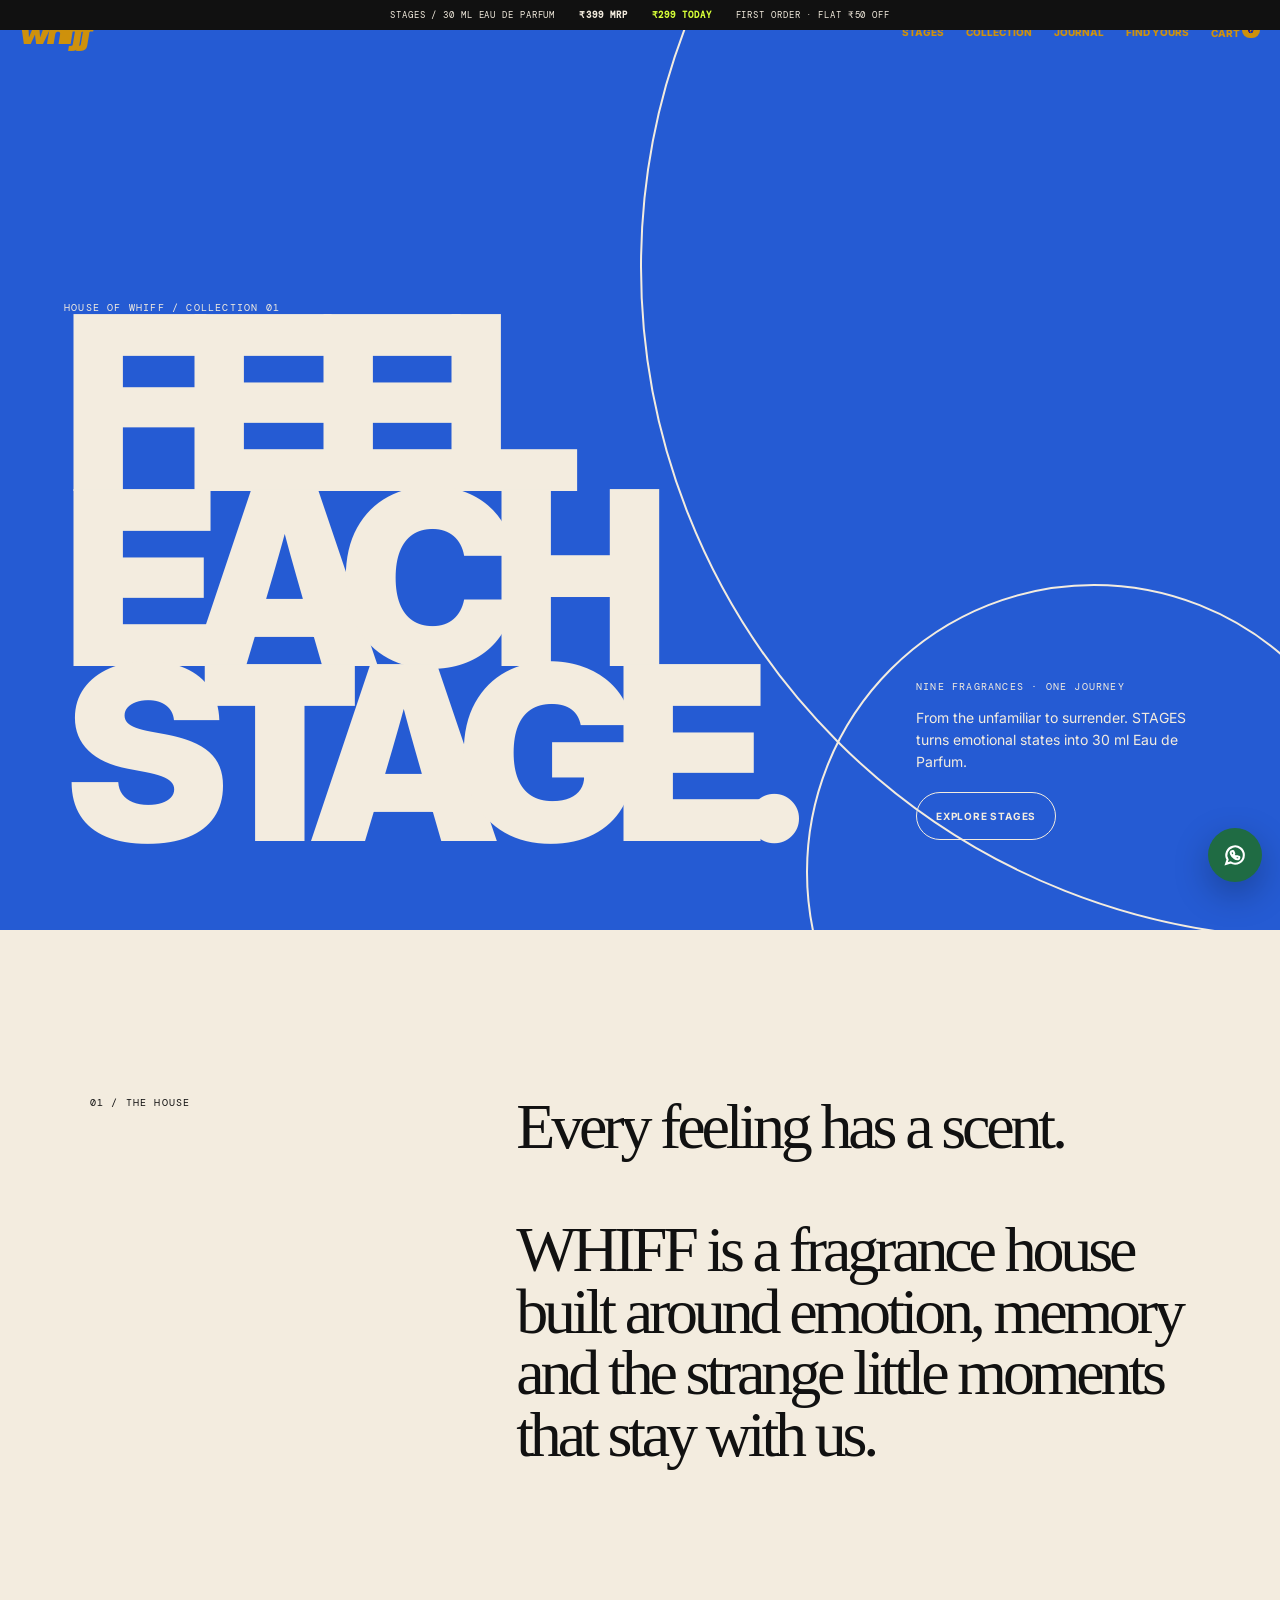
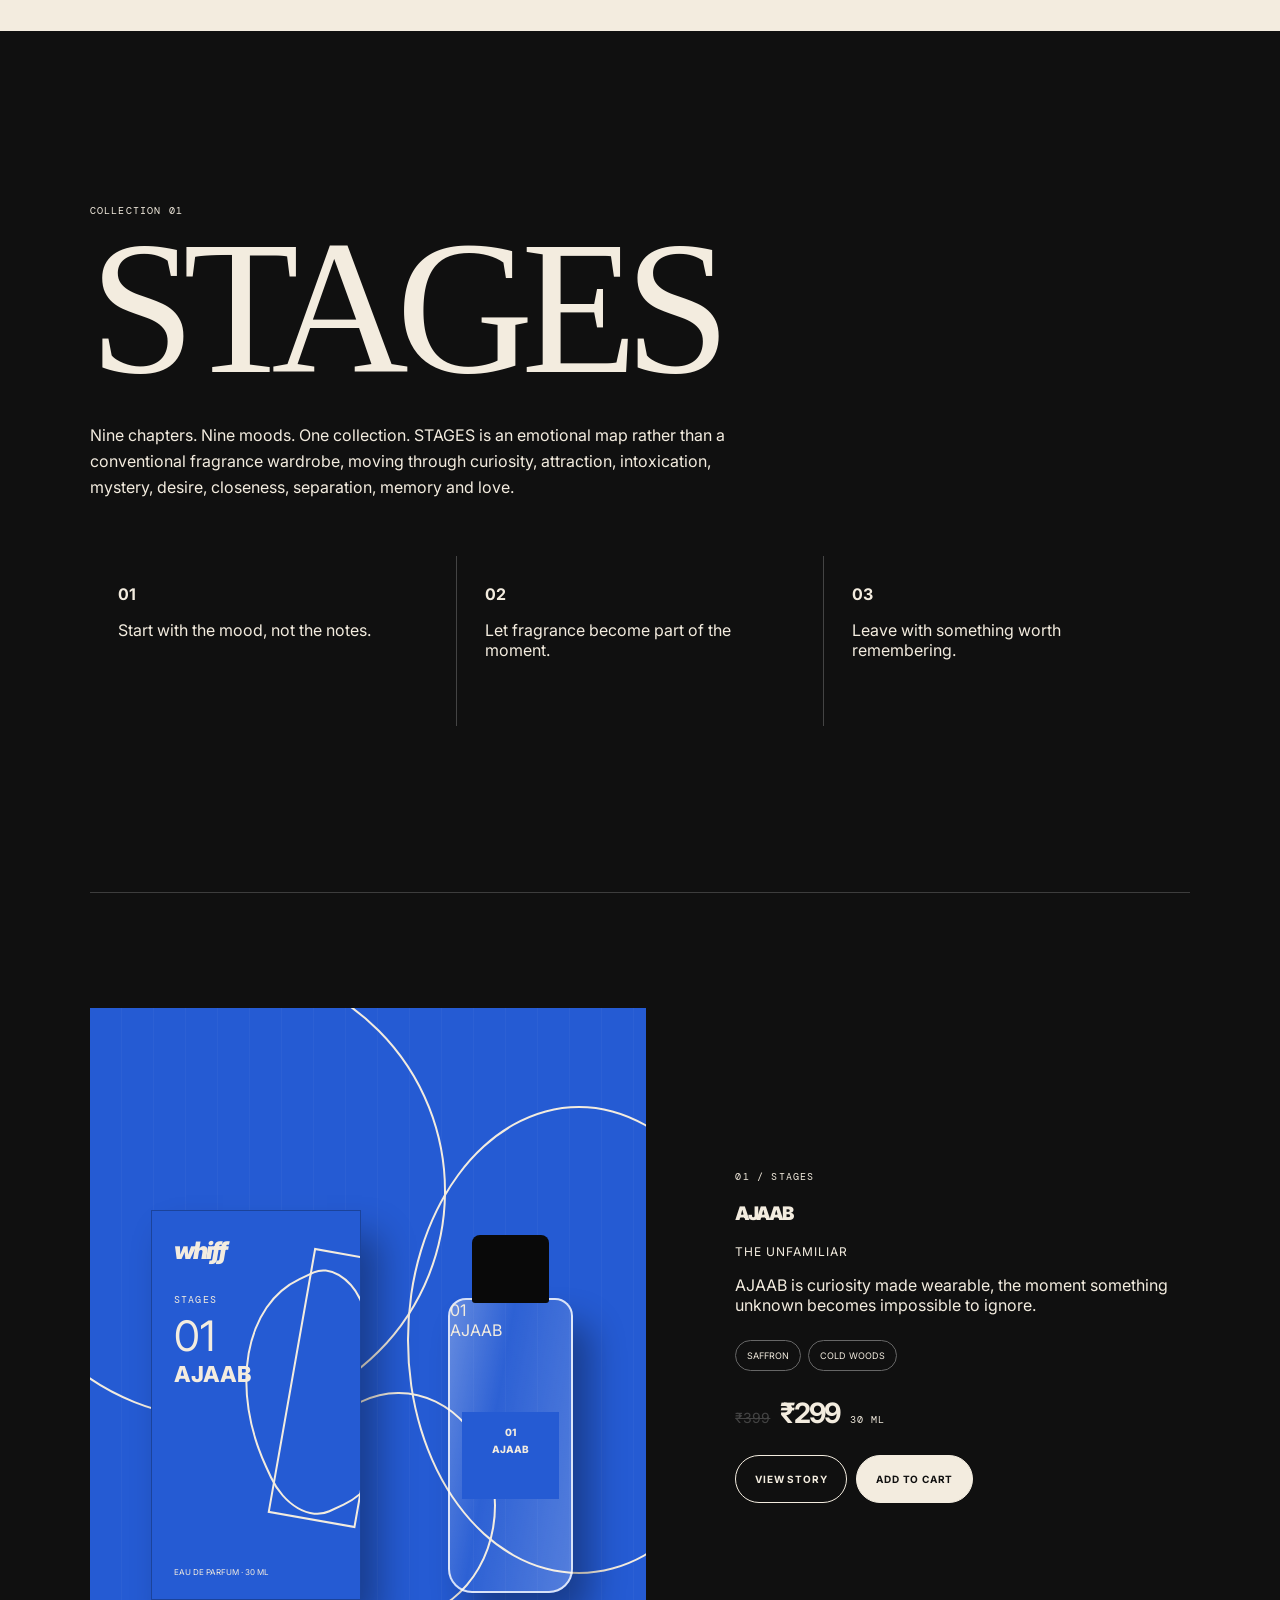
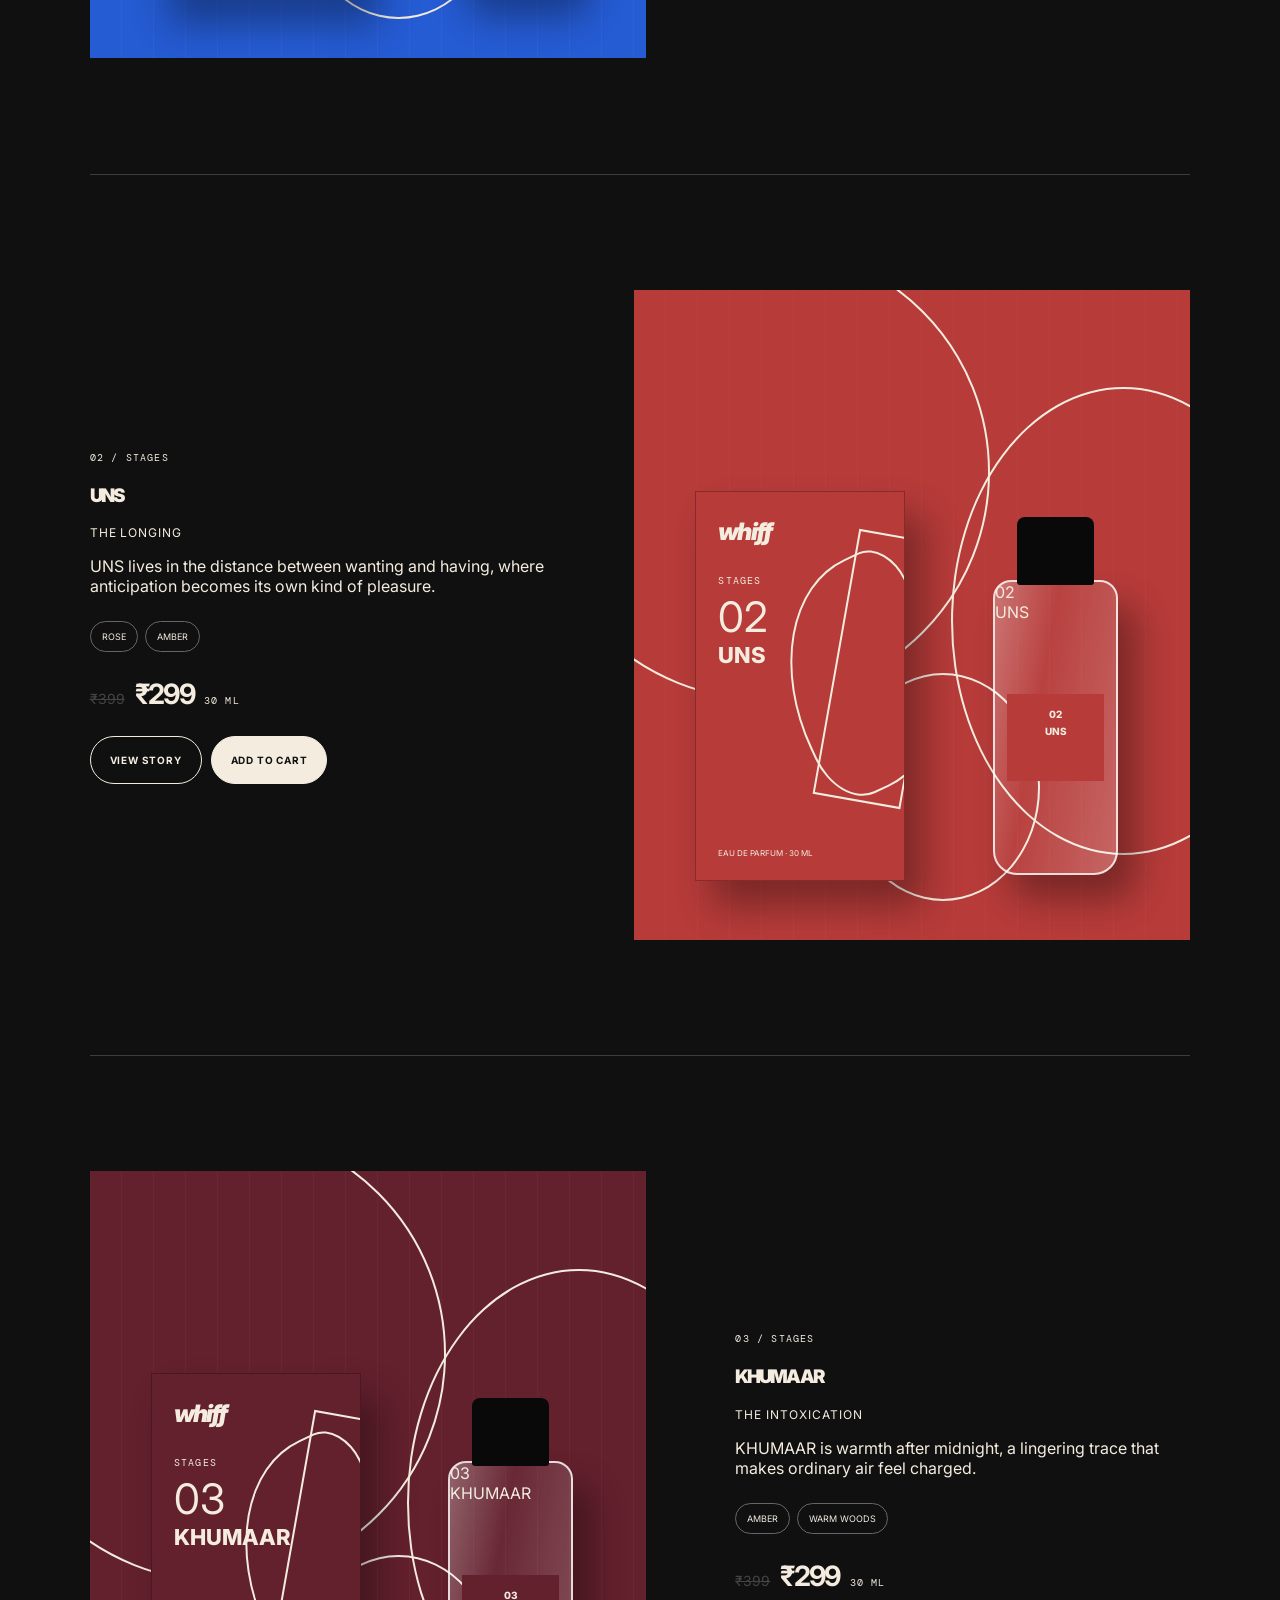
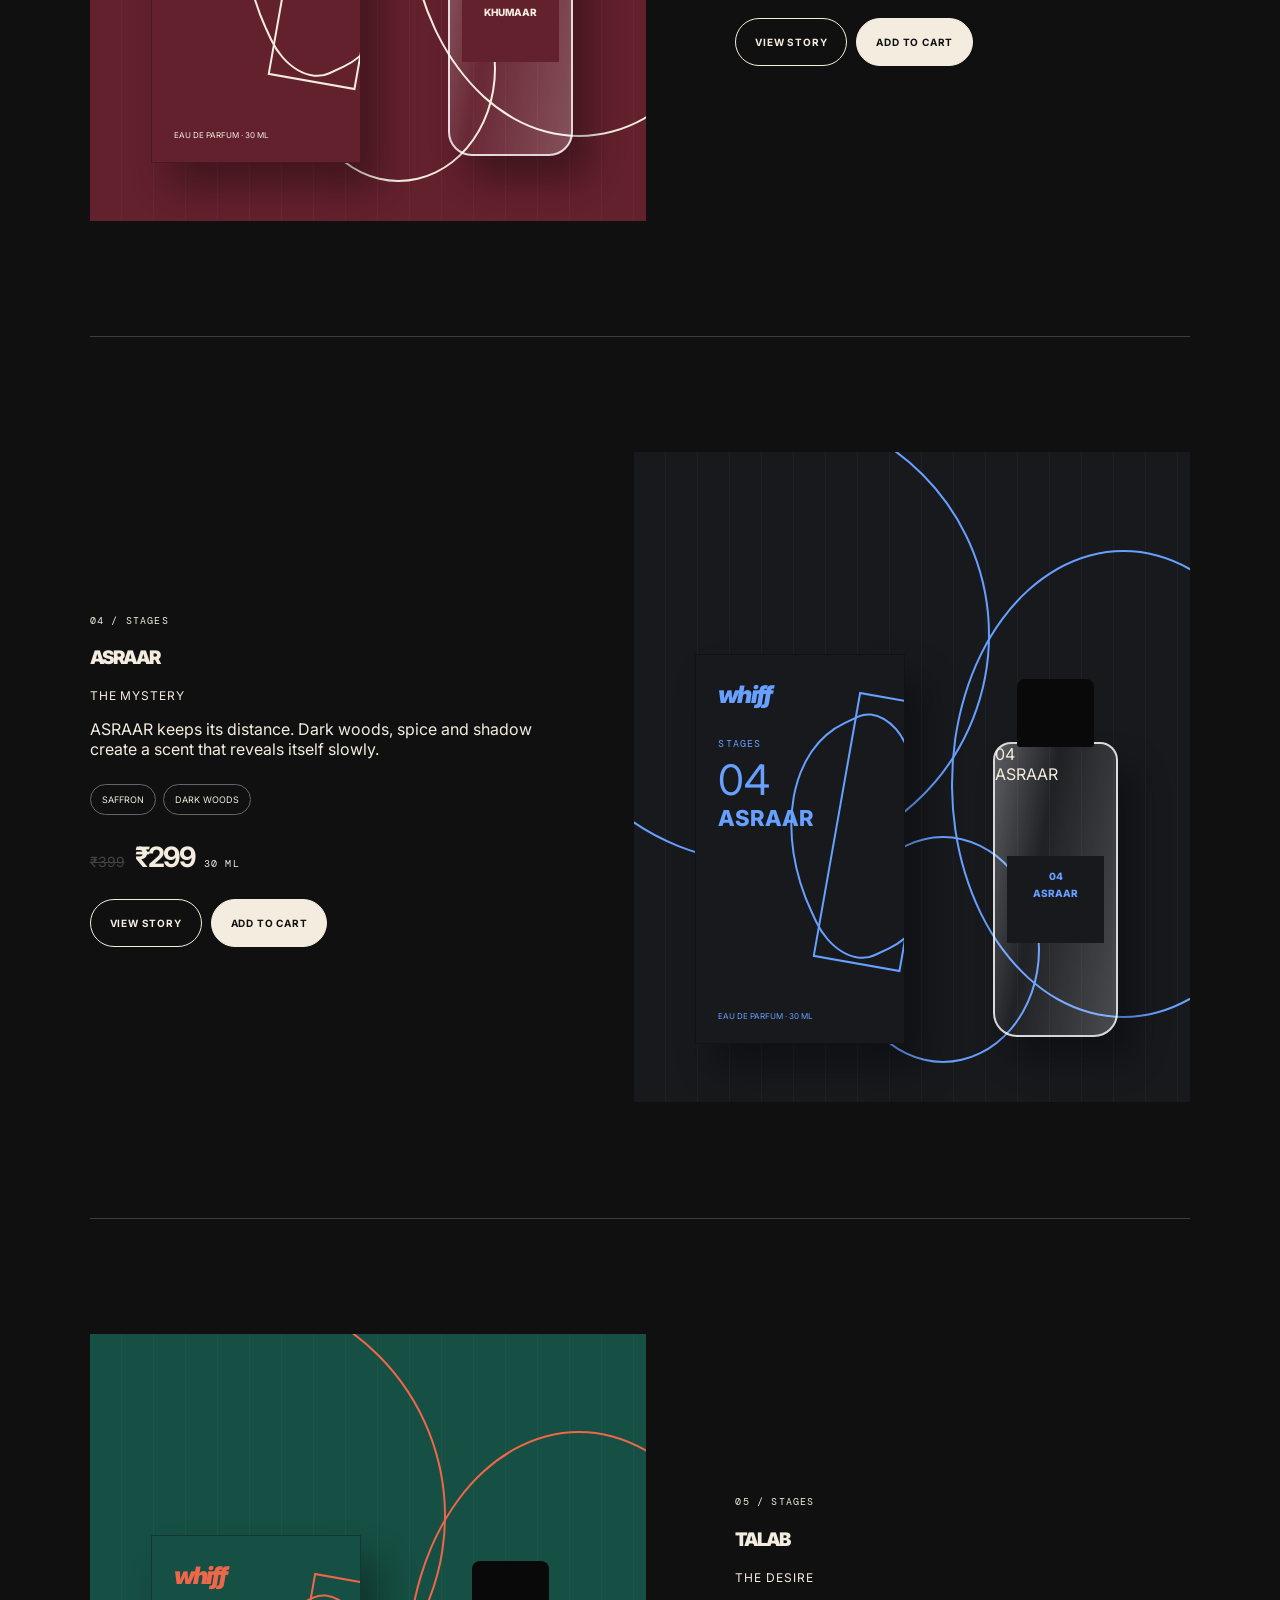
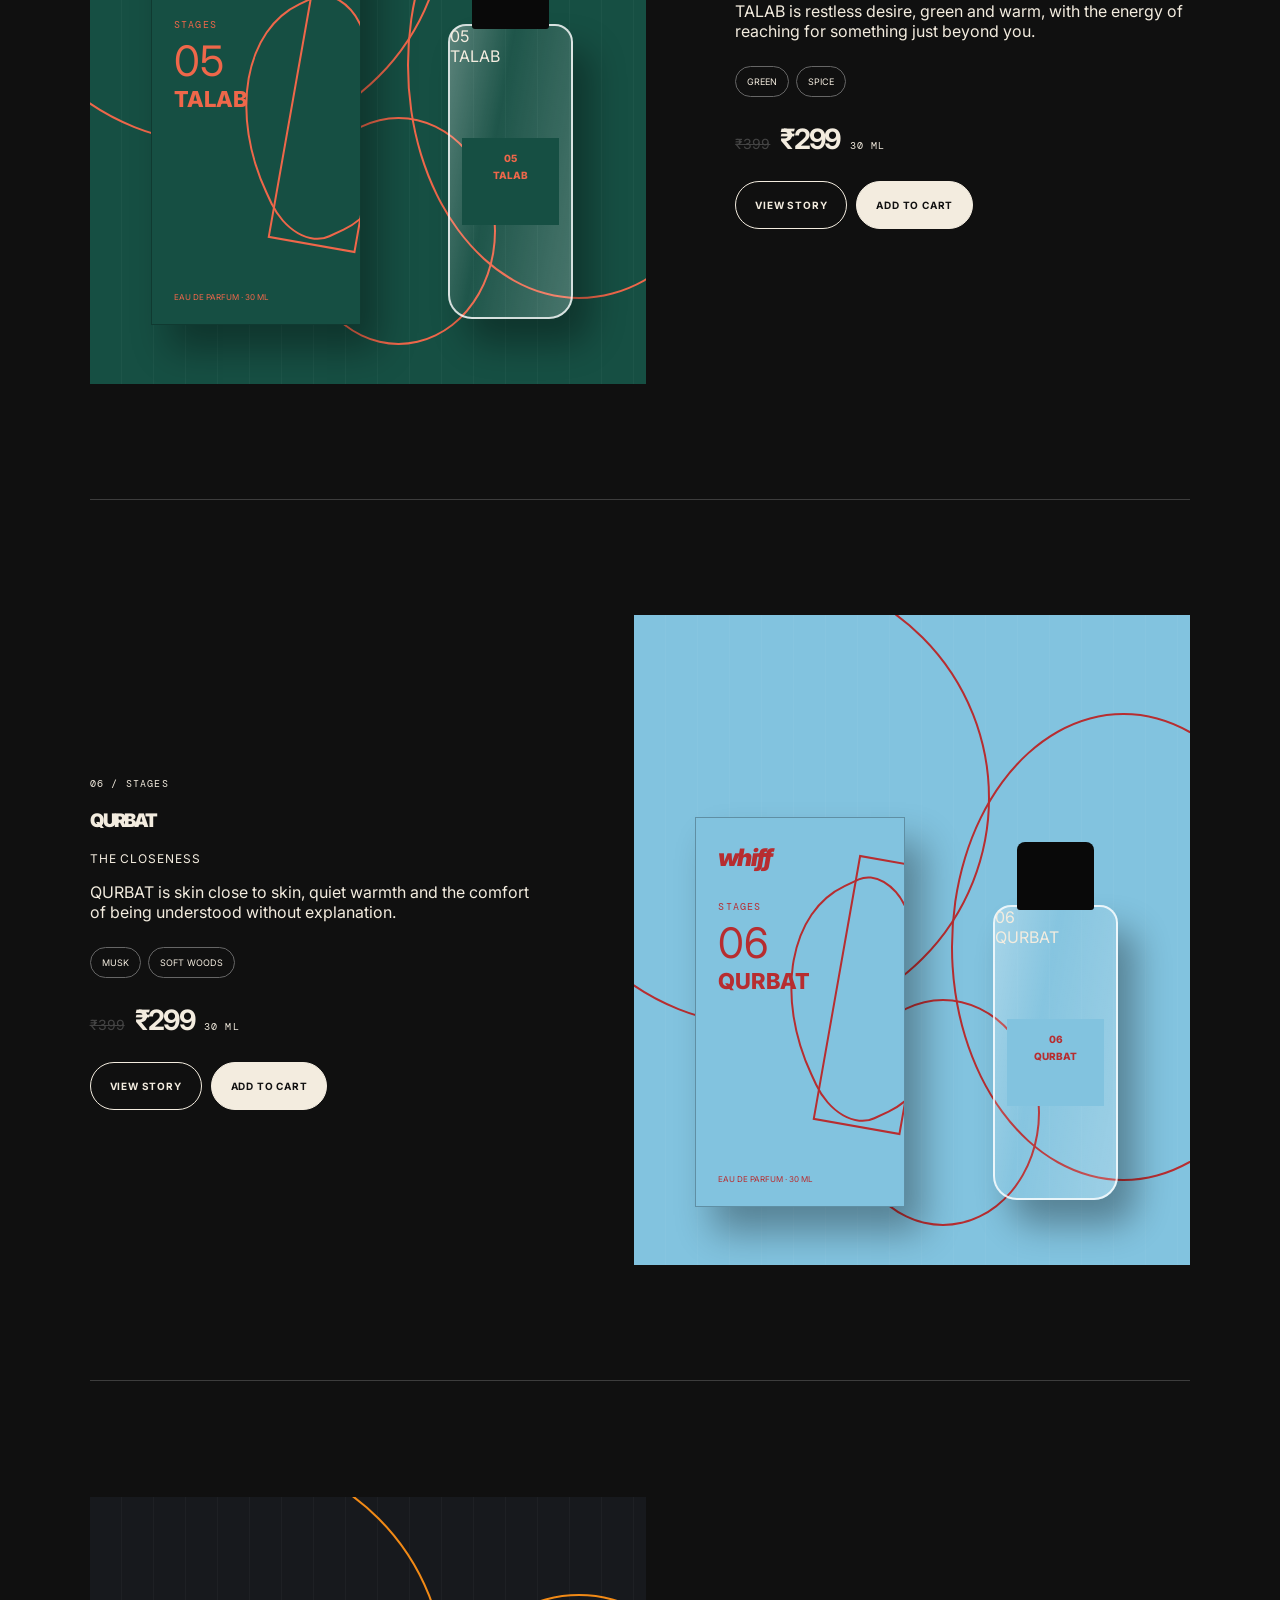
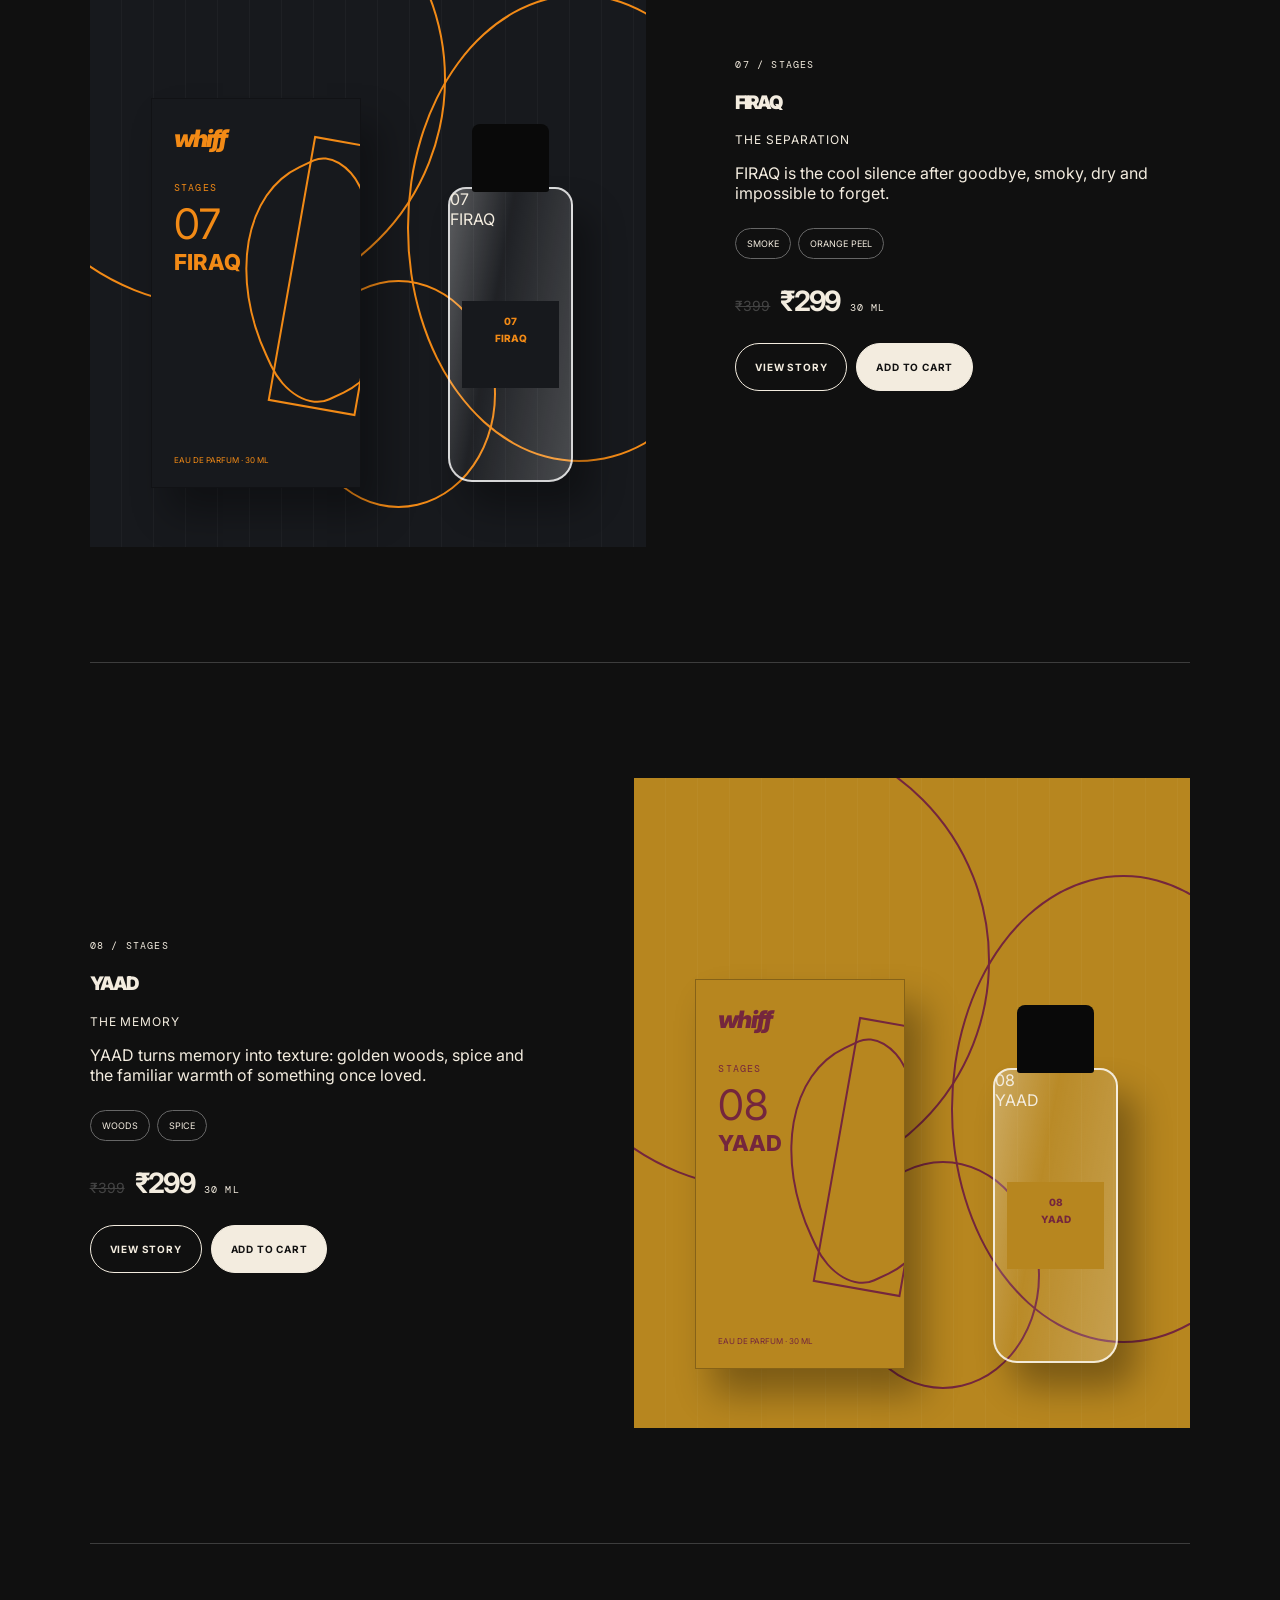
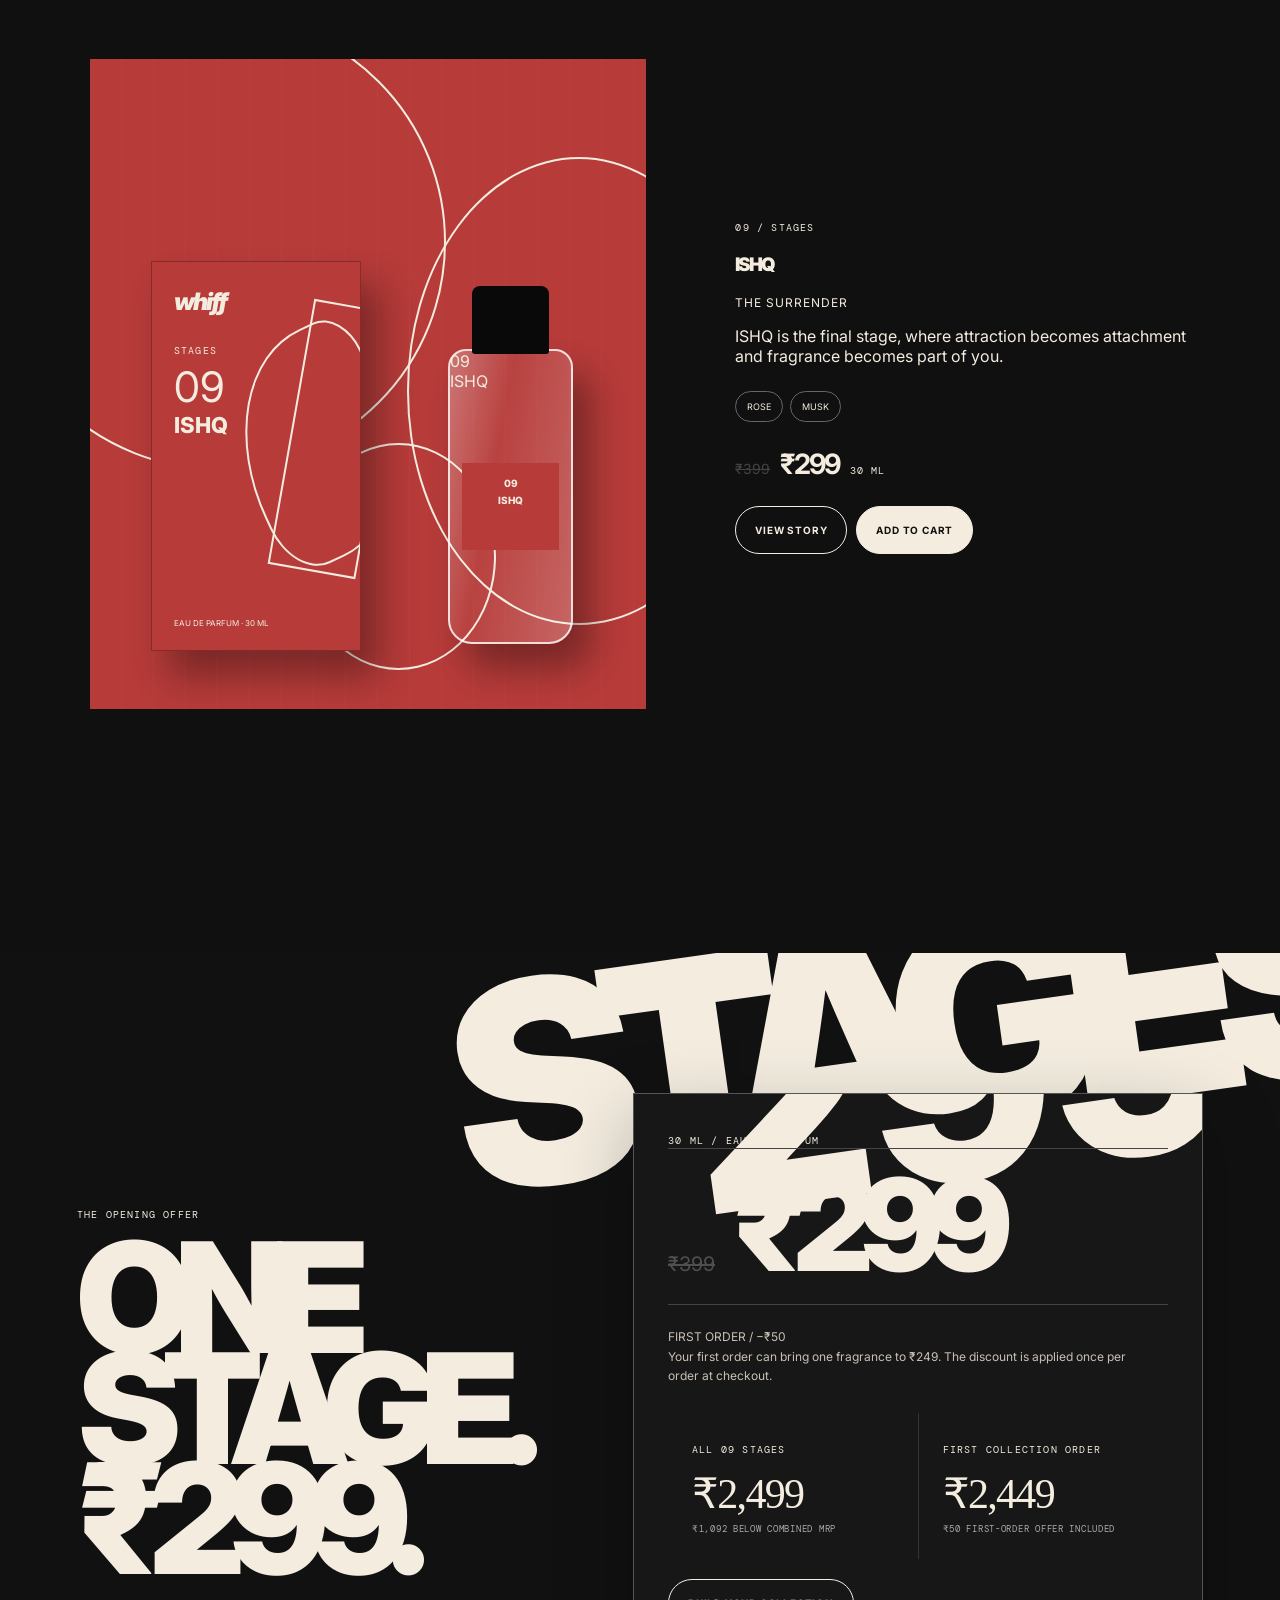
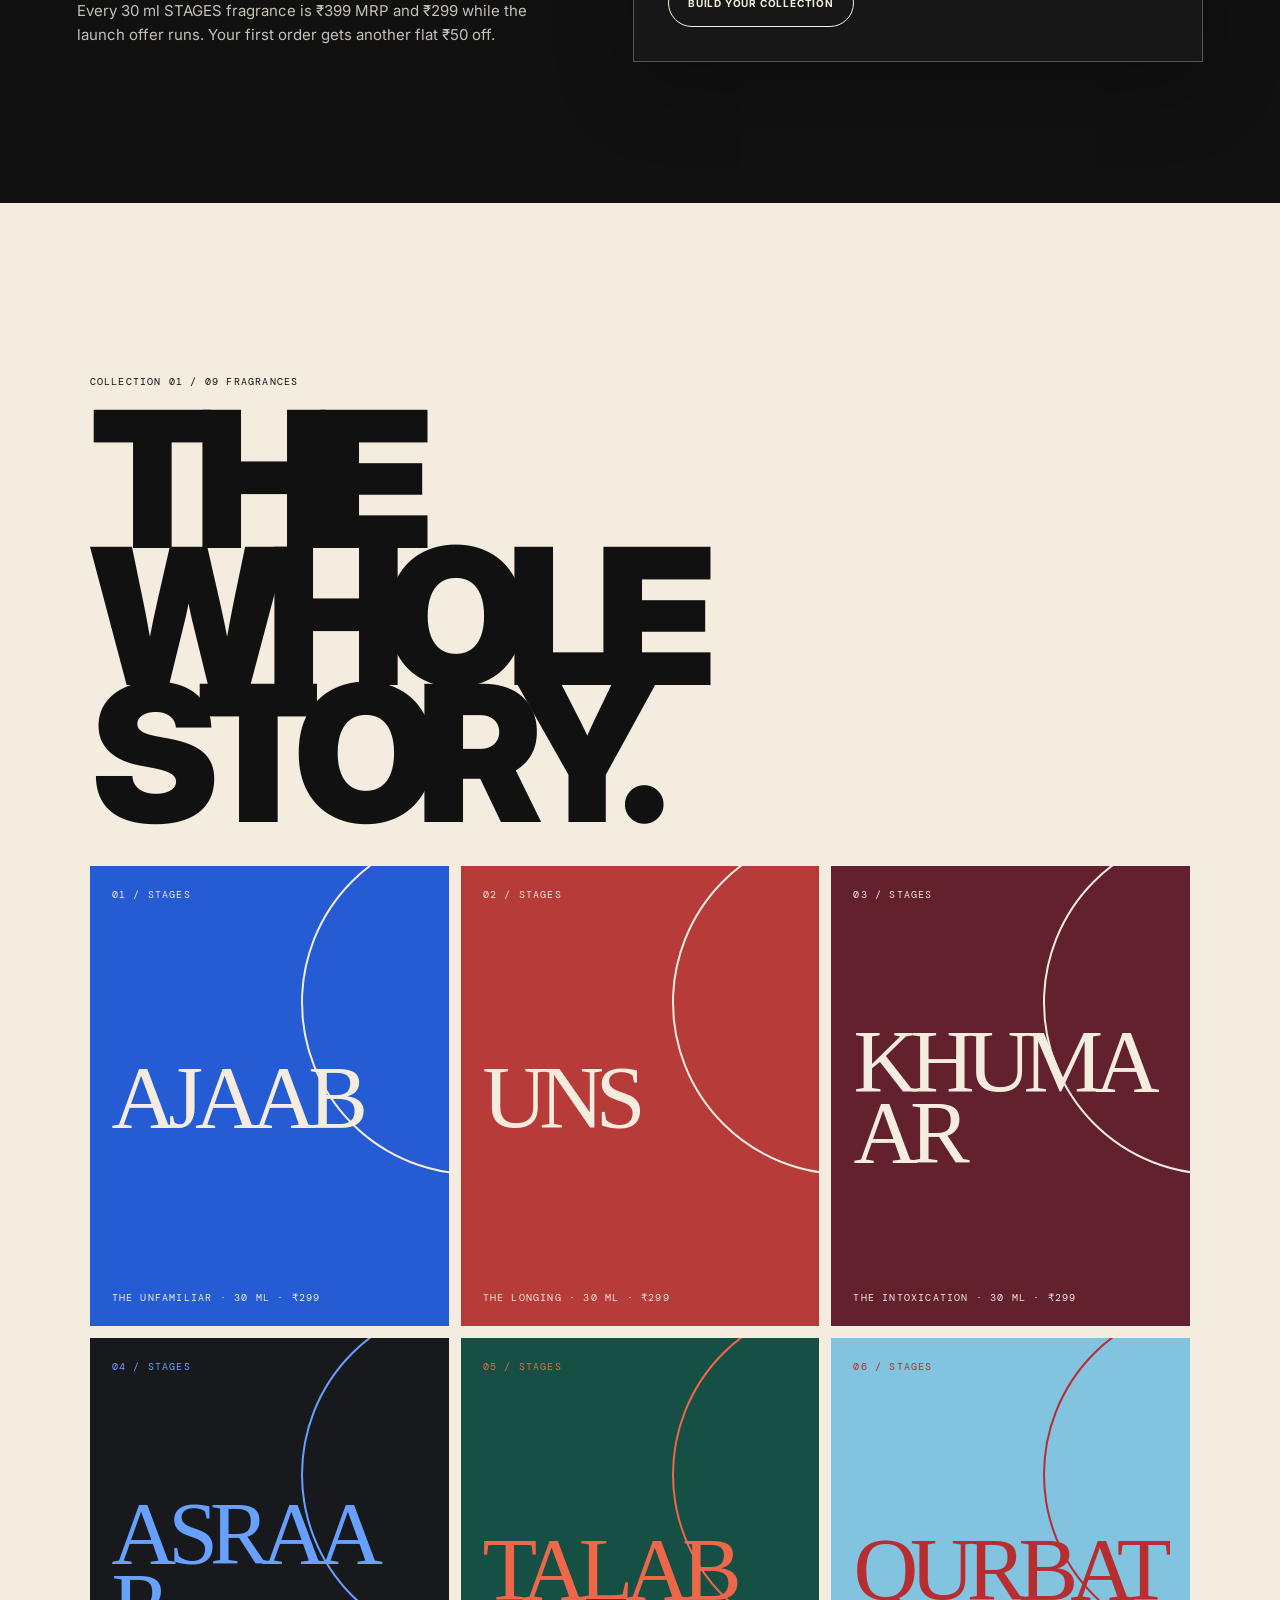
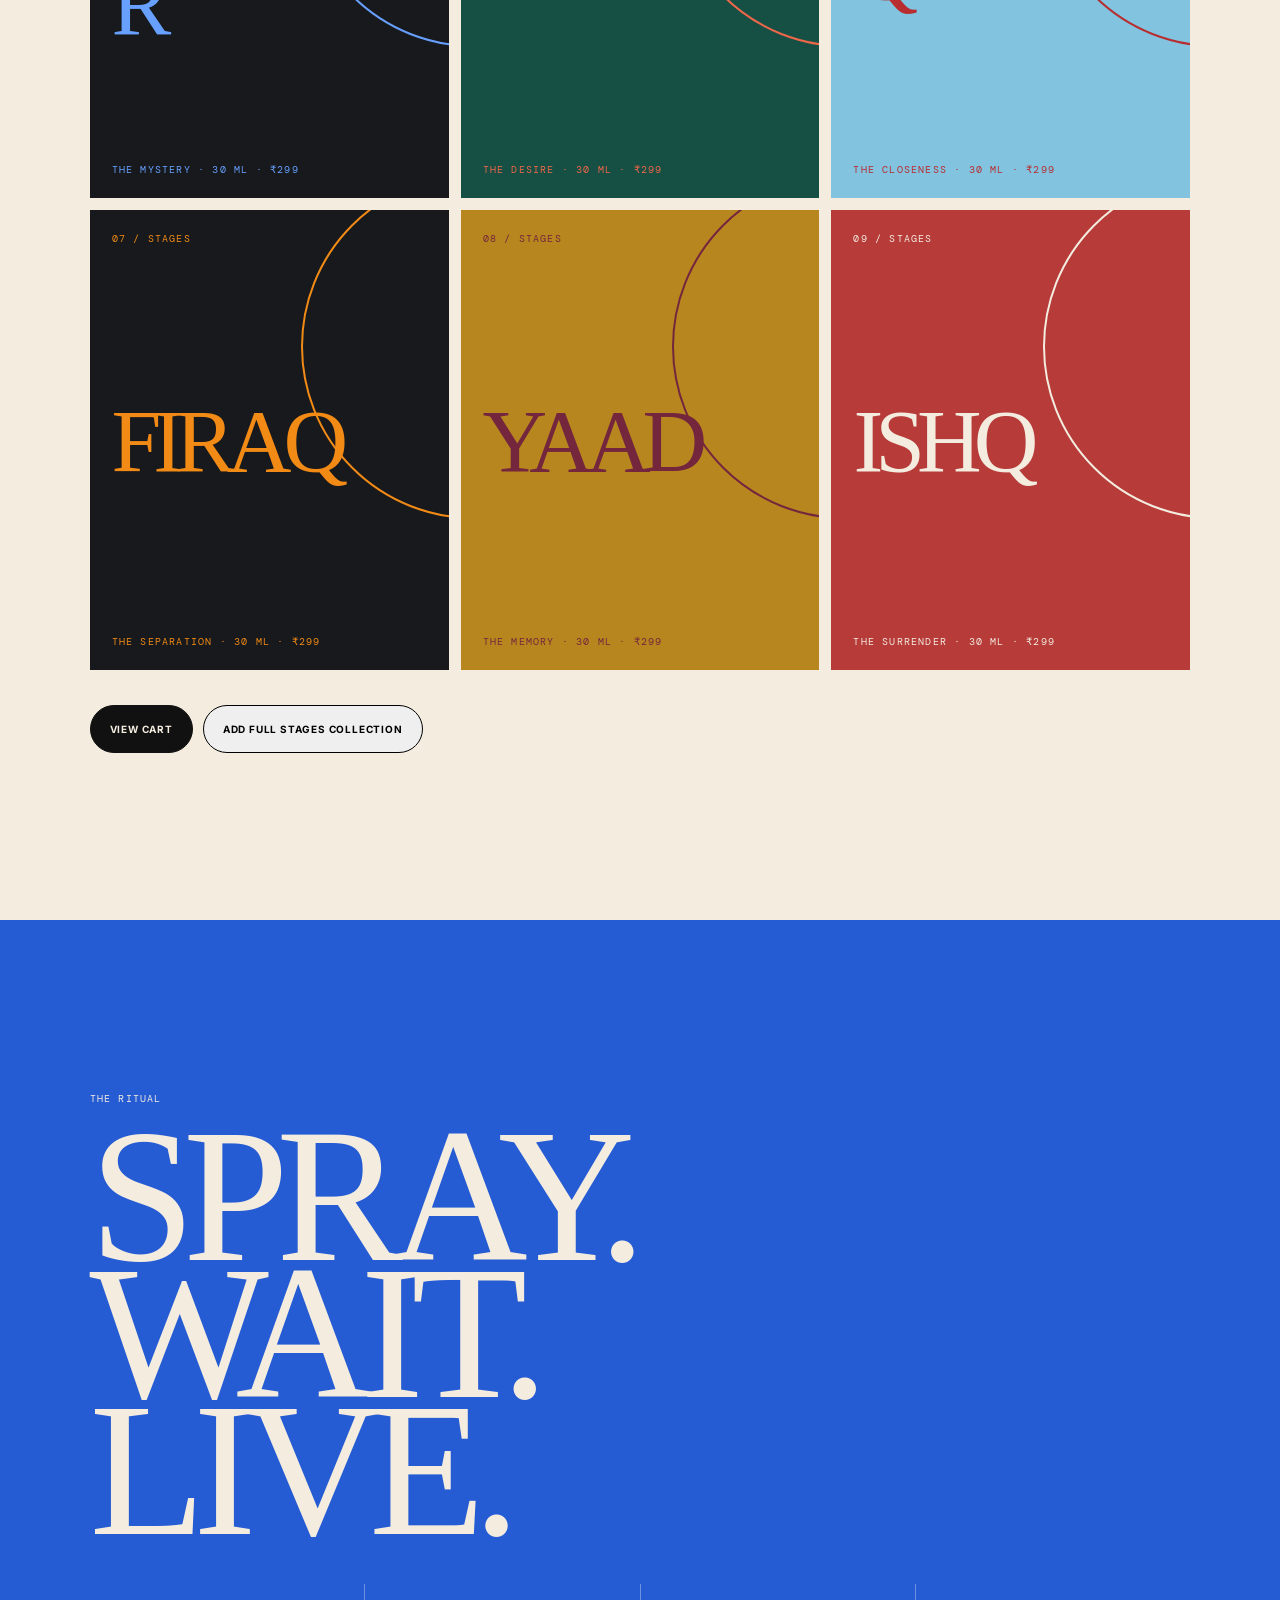
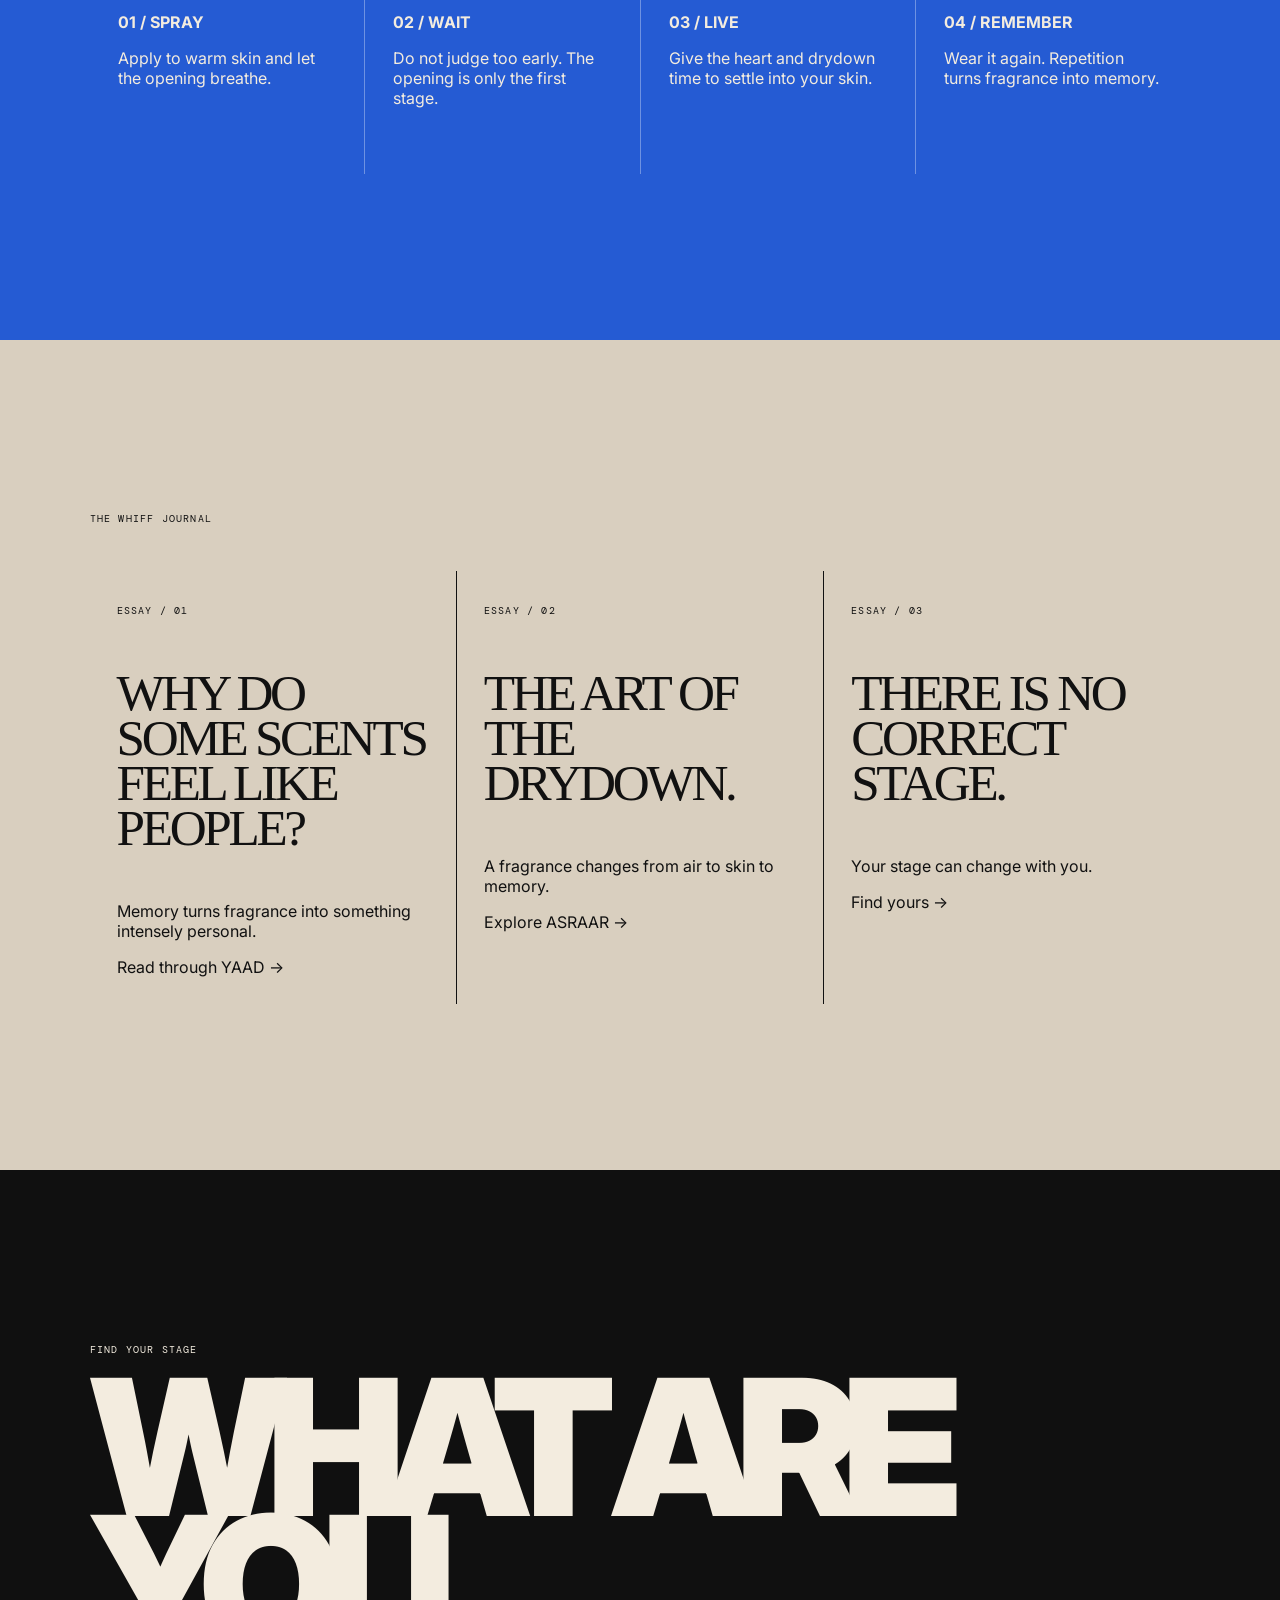
==== commit b3409d37: "Rebuild WHIFF homepage with editorial hierarchy, offer logic and richer collection experience" ====
--- a/index.html
+++ b/index.html
@@ -1 +1 @@
-<!doctype html><html lang="en"><head><meta charset="utf-8"><meta name="viewport" content="width=device-width,initial-scale=1,viewport-fit=cover"><meta name="theme-color" content="#255bd3"><meta name="description" content="WHIFF. House of Whiff. Collection 01: STAGES."><title>WHIFF | House of Whiff</title><link rel="preconnect" href="https://fonts.googleapis.com"><link rel="preconnect" href="https://fonts.gstatic.com" crossorigin><link href="https://fonts.googleapis.com/css2?family=DM+Mono:wght@400;500&family=Inter:wght@400;500;600;700;800;900&display=swap" rel="stylesheet"><link rel="stylesheet" href="/styles.css"></head><body><div class="announcement"><span>STAGES / 30 ML</span><b>₹399 MRP</b><strong>₹299 TODAY</strong><span>FIRST ORDER · FLAT ₹50 OFF</span></div><nav class="nav"><a class="logo" href="#top">whiff</a><div class="navlinks"><a href="#stages">Stages</a><a href="#collection">Collection</a><a href="#journal">Journal</a><a href="#finder">Find yours</a><a href="/cart.html">Cart <sup data-cart-count>0</sup></a></div><button class="menu" aria-label="Open menu">☰</button></nav><div class="mobileNav"><a href="#stages">Stages</a><a href="#collection">Collection</a><a href="#journal">Journal</a><a href="#finder">Find yours</a><a href="#house">The house</a><a href="/cart.html">Cart <sup data-cart-count>0</sup></a></div><header class="hero" id="top"><div class="gridlines"></div><i class="orb orb1"></i><i class="orb orb2"></i><h1>FEEL<br>EACH<br>STAGE.</h1><div class="heroInfo"><div class="mono">House of Whiff / Collection 01</div><p>Nine fragrances. Nine states of feeling. A journey from the unfamiliar to surrender.</p><a class="btn" href="#stages">Explore stages</a></div></header><section class="section intro" id="house"><span class="mono">01 / The house</span><div class="introText">Every feeling has a scent.<br><br>WHIFF is a fragrance house built around emotion, memory and the strange little moments that stay with us.</div></section><section class="section black manifesto"><span class="mono">Collection 01</span><h2>STAGES</h2><div class="manifestoText">Nine chapters. Nine moods. One collection. STAGES is an emotional map rather than a conventional fragrance wardrobe, moving through curiosity, attraction, intoxication, mystery, longing, closeness, separation, memory and love.</div><div class="manifestoGrid"><article><b>01</b><p>Start with the mood, not the notes.</p></article><article><b>02</b><p>Let fragrance become part of the moment.</p></article><article><b>03</b><p>Leave with something worth remembering.</p></article></div></section><section class="stages black" id="stages"><div id="stageList"></div></section><section class="priceSection" id="price"><div><span class="mono">The opening offer</span><h2>ONE STAGE.<br>₹299.</h2><p>Every 30 ml STAGES fragrance is ₹399 MRP and ₹299 while the launch offer runs. Your first order gets another flat ₹50 off.</p></div><div class="priceCard"><span class="mono">30 ml / eau de parfum</span><div class="priceRow"><span class="mrp">₹399</span><span class="priceNow">₹299</span></div><p class="offerLine">FIRST ORDER / −₹50<br>Your first order can bring one fragrance to ₹249. The discount is applied once per order at checkout.</p><div class="collectionOffer"><div><span class="mono">ALL 09 STAGES</span><strong>₹2,499</strong><small>Save ₹1,092 vs MRP</small></div><div><span class="mono">FIRST COLLECTION ORDER</span><strong>₹2,449</strong><small>₹50 first-order offer included</small></div></div><a class="btn" href="#collection" style="margin-top:20px">Build your collection</a></div></section><section class="collection" id="collection"><span class="mono">Collection 01 / 09 fragrances</span><h2>THE<br>WHOLE<br>STORY.</h2><div class="tiles" id="tiles"></div><div style="margin-top:35px;display:flex;gap:10px;flex-wrap:wrap"><a class="btn fill" href="/cart.html">View cart</a><button class="btn" onclick="addAllToCart()">Add full STAGES collection</button></div></section><section class="ritual"><span class="mono">The ritual</span><h2>SPRAY.<br>WAIT.<br>LIVE.</h2><div class="ritualGrid"><article><b>01</b><p>Spray on warm skin and let the opening breathe.</p></article><article><b>02</b><p>Do not judge too early. The opening is only the first stage.</p></article><article><b>03</b><p>Give it time. The heart and dry down are where personality settles.</p></article><article><b>04</b><p>Wear it again. Repetition turns fragrance into memory.</p></article></div></section><section class="journal" id="journal"><span class="mono">The Whiff Journal</span><div class="journalGrid"><article class="journalCard"><span class="mono">STAGES / 01</span><h3>WHY DO SOME SCENTS FEEL LIKE PEOPLE?</h3><p>Memory turns fragrance into something intensely personal.</p></article><article class="journalCard"><span class="mono">STAGES / 02</span><h3>THE ART OF THE DRY DOWN.</h3><p>A fragrance changes from air to skin to memory.</p></article><article class="journalCard"><span class="mono">STAGES / 03</span><h3>THERE IS NO CORRECT STAGE.</h3><p>Your stage can change with you.</p></article></div></section><section class="black finder" id="finder"><span class="mono">Find your stage</span><h2>WHAT ARE<br>YOU FEELING?</h2><div class="choices" id="choices"></div><div class="answer" id="answer"></div></section><section class="faq"><span class="mono">The house / FAQ</span><h2>QUESTIONS<br>WORTH ASKING.</h2><details><summary>Why is the collection called STAGES?</summary><p>Because feelings move. Each fragrance captures a point in that movement.</p></details><details><summary>Are the fragrances gendered?</summary><p>No. STAGES is organised around emotion rather than gender.</p></details><details><summary>Why 30 ml?</summary><p>A smaller format is easy to carry, easy to live with and keeps a collection playful.</p></details><details><summary>How does the ₹50 first order offer work?</summary><p>Every STAGES fragrance is ₹299 during the launch offer. On your first order, a flat ₹50 is deducted once at checkout.</p></details><details><summary>What is the full collection price?</summary><p>All nine STAGES fragrances are ₹2,499 together. That is ₹1,092 below the combined ₹3,591 MRP. First-time customers can bring the collection to ₹2,449.</p></details><details><summary>How do I order?</summary><p>Add your stages to cart, enter your details and send the prepared order to WHIFF on WhatsApp. No payment is taken before the order is confirmed.</p></details></section><footer class="footer"><div class="big">whiff</div><div class="footrow"><span>House of Whiff</span><span>Collection 01 / STAGES</span><span>India / Eau de parfum / 30 ml</span><a href="/cart.html">Cart · <span data-cart-count>0</span></a></div></footer><script src="/shop.js"></script><script>const stages=[['AJAAB','THE UNFAMILIAR','The first feeling before you can name it.','AJAAB is curiosity made wearable, the moment something unknown becomes impossible to ignore.',['SAFFRON','COLD WOODS'],'#255bd3','#f3ecdf'],['UNS','THE LONGING','The pull towards someone or something.','UNS lives in the distance between wanting and having, where anticipation becomes its own kind of pleasure.',['ROSE','AMBER'],'#b63b39','#f3ecdf'],['KHUMAAR','THE INTOXICATION','The feeling that stays after the moment is gone.','KHUMAAR is warmth after midnight, a lingering trace that makes ordinary air feel charged.',['AMBER','WARM WOODS'],'#63202d','#f3ecdf'],['ASRAAR','THE MYSTERY','Not everything beautiful asks to be understood.','ASRAAR keeps its distance. Dark woods, spice and shadow create a scent that reveals itself slowly.',['SAFFRON','DARK WOODS'],'#17191d','#67a0ff'],['TALAB','THE DESIRE','Wanting becomes its own atmosphere.','TALAB is restless desire, green and warm, with the energy of reaching for something just beyond you.',['GREEN','SPICE'],'#164f43','#ef674a'],['QURBAT','THE CLOSENESS','Some distances disappear without a word.','QURBAT is skin close to skin, quiet warmth and the comfort of being understood without explanation.',['MUSK','SOFT WOODS'],'#82c3df','#b72d30'],['FIRAQ','THE SEPARATION','What remains when someone leaves.','FIRAQ is the cool silence after goodbye, smoky, dry and impossible to forget.',['SMOKE','ORANGE PEEL'],'#17191d','#f28a16'],['YAAD','THE MEMORY','A place can return through a single breath.','YAAD turns memory into texture: golden woods, spice and the familiar warmth of something once loved.',['WOODS','SPICE'],'#b7861f','#74263d'],['ISHQ','THE SURRENDER','At the end, you stop resisting the feeling.','ISHQ is the final stage, where attraction becomes attachment and fragrance becomes part of you.',['ROSE','MUSK'],'#b63b39','#f3ecdf']];const list=document.getElementById('stageList'),tiles=document.getElementById('tiles'),choices=document.getElementById('choices');stages.forEach((s,i)=>{const n=String(i+1).padStart(2,'0');list.insertAdjacentHTML('beforeend',`<article class="stage"><div class="visual" style="--c:${s[5]};--fg:${s[6]};--label:${s[5]};--n:'${n}';--name:'${s[0]}'"><i class="geo g1"></i><i class="geo g2"></i><i class="geo g3"></i><div class="pack"><div class="packArt"></div><div class="packTop"><div class="packLogo">whiff</div><div class="packStage mono">STAGES</div><div class="packNum">${n}</div><div class="packName">${s[0]}</div></div><div class="packBottom">eau de parfum · 30 ml</div></div><div class="bottle"></div></div><div class="stageCopy"><span class="num mono">${n} / STAGES</span><h3>${s[0]}</h3><div class="meaning">${s[1]}</div><p>${s[3]}</p><div class="notes">${s[4].map(x=>`<span class="pill">${x}</span>`).join('')}</div><div class="stagePrice"><span class="mrp">₹399</span> <b>₹299</b> <span class="mono">30 ML</span></div><div class="stageActions"><a class="btn" href="/stages/${n}.html">View story</a><button class="btn fill" onclick="addToCart('${n}')">Add to cart</button></div></div></article>`);tiles.insertAdjacentHTML('beforeend',`<a class="tile" style="--c:${s[5]};--fg:${s[6]}" href="/stages/${n}.html"><span class="mono">${n} / STAGES</span><h3>${s[0]}</h3><span class="mono">${s[1]} · 30 ml · ₹299</span></a>`);choices.insertAdjacentHTML('beforeend',`<button class="choice" data-stage="${n}">${s[1]}</button>`)});const answer=document.getElementById('answer');document.querySelectorAll('.choice').forEach(b=>b.addEventListener('click',()=>{document.querySelectorAll('.choice').forEach(x=>x.classList.remove('active'));b.classList.add('active');const s=stages[Number(b.dataset.stage)-1];answer.innerHTML=`<a href="/stages/${b.dataset.stage}.html">${s[0]}<br><span class="mono">${s[1]}</span></a>`}));function addAllToCart(){WHIFF.stages.forEach(s=>addToCart(s[0],1));toast('All nine stages added');window.location.href='/cart.html'}document.querySelector('.menu').addEventListener('click',()=>document.querySelector('.mobileNav').classList.toggle('open'));document.querySelectorAll('.mobileNav a').forEach(a=>a.addEventListener('click',()=>document.querySelector('.mobileNav').classList.remove('open')));</script></body></html>+<!doctype html><html lang="en"><head><meta charset="utf-8"><meta name="viewport" content="width=device-width,initial-scale=1,viewport-fit=cover"><meta name="theme-color" content="#255bd3"><meta name="description" content="WHIFF House of Whiff. Collection 01: STAGES. Nine fragrances, nine states of feeling."><title>WHIFF | House of Whiff</title><link rel="preconnect" href="https://fonts.googleapis.com"><link rel="preconnect" href="https://fonts.gstatic.com" crossorigin><link href="https://fonts.googleapis.com/css2?family=DM+Mono:wght@400;500&family=Inter:wght@400;500;600;700;800;900&display=swap" rel="stylesheet"><link rel="stylesheet" href="/styles.css"><link rel="stylesheet" href="/editorial.css"></head><body><div class="announcement"><span>STAGES / 30 ML EAU DE PARFUM</span><b>₹399 MRP</b><strong>₹299 TODAY</strong><span>FIRST ORDER · FLAT ₹50 OFF</span></div><nav class="nav"><a class="logo" href="#top">whiff</a><div class="navlinks"><a href="#stages">Stages</a><a href="#collection">Collection</a><a href="#journal">Journal</a><a href="#finder">Find yours</a><a href="/cart.html">Cart <sup data-cart-count>0</sup></a></div><button class="menu" aria-label="Open menu">☰</button></nav><div class="mobileNav"><a href="#stages">Stages</a><a href="#collection">Collection</a><a href="#journal">Journal</a><a href="#finder">Find yours</a><a href="#house">The house</a><a href="/cart.html">Cart <sup data-cart-count>0</sup></a></div><header class="hero" id="top"><div class="gridlines"></div><i class="orb orb1"></i><i class="orb orb2"></i><div><span class="mono">HOUSE OF WHIFF / COLLECTION 01</span><h1>FEEL<br>EACH<br>STAGE.</h1></div><div class="heroInfo"><div class="mono">NINE FRAGRANCES · ONE JOURNEY</div><p>From the unfamiliar to surrender. STAGES turns emotional states into 30 ml Eau de Parfum.</p><a class="btn" href="#stages">Explore STAGES</a></div></header><section class="section intro" id="house"><span class="mono">01 / THE HOUSE</span><div class="introText">Every feeling has a scent.<br><br>WHIFF is a fragrance house built around emotion, memory and the strange little moments that stay with us.</div></section><section class="section black manifesto"><span class="mono">COLLECTION 01</span><h2>STAGES</h2><div class="manifestoText">Nine chapters. Nine moods. One collection. STAGES is an emotional map rather than a conventional fragrance wardrobe, moving through curiosity, attraction, intoxication, mystery, desire, closeness, separation, memory and love.</div><div class="manifestoGrid"><article><b>01</b><p>Start with the mood, not the notes.</p></article><article><b>02</b><p>Let fragrance become part of the moment.</p></article><article><b>03</b><p>Leave with something worth remembering.</p></article></div></section><section class="stages black" id="stages"><div id="stageList"></div></section><section class="priceSection" id="price"><div><span class="mono">THE OPENING OFFER</span><h2>ONE<br>STAGE.<br>₹299.</h2><p>Every 30 ml STAGES fragrance is ₹399 MRP and ₹299 while the launch offer runs. Your first order gets another flat ₹50 off.</p></div><div class="priceCard"><span class="mono">30 ML / EAU DE PARFUM</span><div class="priceRow"><span class="mrp">₹399</span><span class="priceNow">₹299</span></div><p class="offerLine">FIRST ORDER / −₹50<br>Your first order can bring one fragrance to ₹249. The discount is applied once per order at checkout.</p><div class="collectionOffer"><div><span class="mono">ALL 09 STAGES</span><strong>₹2,499</strong><small>₹1,092 below combined MRP</small></div><div><span class="mono">FIRST COLLECTION ORDER</span><strong>₹2,449</strong><small>₹50 first-order offer included</small></div></div><a class="btn" href="#collection" style="margin-top:20px">Build your collection</a></div></section><section class="collection" id="collection"><span class="mono">COLLECTION 01 / 09 FRAGRANCES</span><h2>THE<br>WHOLE<br>STORY.</h2><div class="tiles" id="tiles"></div><div style="margin-top:35px;display:flex;gap:10px;flex-wrap:wrap"><a class="btn fill" href="/cart.html">View cart</a><button class="btn" onclick="addAllToCart()">Add full STAGES collection</button></div></section><section class="ritual"><span class="mono">THE RITUAL</span><h2>SPRAY.<br>WAIT.<br>LIVE.</h2><div class="ritualGrid"><article><b>01 / SPRAY</b><p>Apply to warm skin and let the opening breathe.</p></article><article><b>02 / WAIT</b><p>Do not judge too early. The opening is only the first stage.</p></article><article><b>03 / LIVE</b><p>Give the heart and drydown time to settle into your skin.</p></article><article><b>04 / REMEMBER</b><p>Wear it again. Repetition turns fragrance into memory.</p></article></div></section><section class="journal" id="journal"><span class="mono">THE WHIFF JOURNAL</span><div class="journalGrid"><article class="journalCard"><span class="mono">ESSAY / 01</span><h3>WHY DO SOME SCENTS FEEL LIKE PEOPLE?</h3><p>Memory turns fragrance into something intensely personal.</p><a class="stageLink" href="/stages/08.html">Read through YAAD →</a></article><article class="journalCard"><span class="mono">ESSAY / 02</span><h3>THE ART OF THE DRYDOWN.</h3><p>A fragrance changes from air to skin to memory.</p><a class="stageLink" href="/stages/04.html">Explore ASRAAR →</a></article><article class="journalCard"><span class="mono">ESSAY / 03</span><h3>THERE IS NO CORRECT STAGE.</h3><p>Your stage can change with you.</p><a class="stageLink" href="#finder">Find yours →</a></article></div></section><section class="black finder" id="finder"><span class="mono">FIND YOUR STAGE</span><h2>WHAT ARE<br>YOU FEELING?</h2><div class="choices" id="choices"></div><div class="answer" id="answer"><span class="mono">Choose a feeling above.</span></div></section><section class="faq"><span class="mono">THE HOUSE / FAQ</span><h2>QUESTIONS<br>WORTH ASKING.</h2><details><summary>Why is the collection called STAGES?</summary><p>Because feelings move. Each fragrance captures a point in that movement.</p></details><details><summary>Are the fragrances gendered?</summary><p>No. STAGES is organised around emotion rather than gender.</p></details><details><summary>Why 30 ml?</summary><p>A smaller format is easy to carry, easy to live with and keeps a collection playful.</p></details><details><summary>How does the ₹50 first order offer work?</summary><p>Every STAGES fragrance is ₹299 during the launch offer. On your first order, a flat ₹50 is deducted once at checkout.</p></details><details><summary>What is the full collection price?</summary><p>All nine STAGES fragrances are ₹2,499 together. That is ₹1,092 below the combined ₹3,591 MRP. First-time customers can bring the collection to ₹2,449.</p></details><details><summary>How do I order?</summary><p>Add your stages to cart, enter your details and send the prepared order to WHIFF on WhatsApp. No payment is taken before the order is confirmed.</p></details></section><footer class="footer"><div class="big">whiff</div><div class="footrow"><span>House of Whiff</span><span>Collection 01 / STAGES</span><span>India / Eau de parfum / 30 ml</span><a href="/cart.html">Cart · <span data-cart-count>0</span></a></div></footer><script src="/shop.js"></script><script>const stages=[['AJAAB','THE UNFAMILIAR','The first feeling before you can name it.','AJAAB is curiosity made wearable, the moment something unknown becomes impossible to ignore.',['SAFFRON','COLD WOODS'],'#255bd3','#f3ecdf'],['UNS','THE LONGING','The pull towards someone or something.','UNS lives in the distance between wanting and having, where anticipation becomes its own kind of pleasure.',['ROSE','AMBER'],'#b63b39','#f3ecdf'],['KHUMAAR','THE INTOXICATION','The feeling that stays after the moment is gone.','KHUMAAR is warmth after midnight, a lingering trace that makes ordinary air feel charged.',['AMBER','WARM WOODS'],'#63202d','#f3ecdf'],['ASRAAR','THE MYSTERY','Not everything beautiful asks to be understood.','ASRAAR keeps its distance. Dark woods, spice and shadow create a scent that reveals itself slowly.',['SAFFRON','DARK WOODS'],'#17191d','#67a0ff'],['TALAB','THE DESIRE','Wanting becomes its own atmosphere.','TALAB is restless desire, green and warm, with the energy of reaching for something just beyond you.',['GREEN','SPICE'],'#164f43','#ef674a'],['QURBAT','THE CLOSENESS','Some distances disappear without a word.','QURBAT is skin close to skin, quiet warmth and the comfort of being understood without explanation.',['MUSK','SOFT WOODS'],'#82c3df','#b72d30'],['FIRAQ','THE SEPARATION','What remains when someone leaves.','FIRAQ is the cool silence after goodbye, smoky, dry and impossible to forget.',['SMOKE','ORANGE PEEL'],'#17191d','#f28a16'],['YAAD','THE MEMORY','A place can return through a single breath.','YAAD turns memory into texture: golden woods, spice and the familiar warmth of something once loved.',['WOODS','SPICE'],'#b7861f','#74263d'],['ISHQ','THE SURRENDER','At the end, you stop resisting the feeling.','ISHQ is the final stage, where attraction becomes attachment and fragrance becomes part of you.',['ROSE','MUSK'],'#b63b39','#f3ecdf']];const list=document.getElementById('stageList'),tiles=document.getElementById('tiles'),choices=document.getElementById('choices');stages.forEach((s,i)=>{const n=String(i+1).padStart(2,'0');list.insertAdjacentHTML('beforeend',`<article class="stage"><div class="visual" style="--c:${s[5]};--fg:${s[6]};--label:${s[5]};--n:'${n}';--name:'${s[0]}'"><i class="geo g1"></i><i class="geo g2"></i><i class="geo g3"></i><div class="pack"><div class="packArt"></div><div class="packTop"><div class="packLogo">whiff</div><div class="packStage mono">STAGES</div><div class="packNum">${n}</div><div class="packName">${s[0]}</div></div><div class="packBottom">eau de parfum · 30 ml</div></div><div class="bottle"><div class="label">${n}<br>${s[0]}</div></div></div><div class="copy"><span class="num mono">${n} / STAGES</span><h3>${s[0]}</h3><div class="meaning">${s[1]}</div><p>${s[3]}</p><div class="notes">${s[4].map(x=>`<span class="pill">${x}</span>`).join('')}</div><div class="stagePrice"><span class="mrp">₹399</span><b>₹299</b><span class="mono">30 ML</span></div><div class="stageActions"><a class="btn" href="/stages/${n}.html">View story</a><button class="btn fill" onclick="addToCart('${n}')">Add to cart</button></div></div></article>`);tiles.insertAdjacentHTML('beforeend',`<a class="tile" style="--c:${s[5]};--fg:${s[6]}" href="/stages/${n}.html"><span class="mono">${n} / STAGES</span><h3>${s[0]}</h3><span class="mono">${s[1]} · 30 ml · ₹299</span></a>`);choices.insertAdjacentHTML('beforeend',`<button class="choice" data-stage="${n}">${s[1]}</button>`)});const answer=document.getElementById('answer');document.querySelectorAll('.choice').forEach(b=>b.addEventListener('click',()=>{document.querySelectorAll('.choice').forEach(x=>x.classList.remove('active'));b.classList.add('active');const s=stages[Number(b.dataset.stage)-1];answer.innerHTML=`<a href="/stages/${b.dataset.stage}.html">${s[0]}<br><span class="mono">${s[1]}</span></a>`}));function addAllToCart(){localStorage.setItem('whiff-cart',JSON.stringify(WHIFF.stages.map(s=>({id:s[0],qty:1}))));renderCartCount();toast('All nine stages added');window.location.href='/cart.html'}document.querySelector('.menu').addEventListener('click',()=>document.querySelector('.mobileNav').classList.toggle('open'));document.querySelectorAll('.mobileNav a').forEach(a=>a.addEventListener('click',()=>document.querySelector('.mobileNav').classList.remove('open')));</script></body></html>
--- a/editorial.css
+++ b/editorial.css
@@ -0,0 +1,27 @@
+/* WHIFF editorial layer */
+:root{--editorial-serif:Georgia,"Times New Roman",serif}
+.hero h1,.introText,.manifesto h2,.story h2,.copy h3,.collection h2,.ritual h2,.finder h2,.faq h2,.footer .big{font-family:var(--editorial-serif);font-weight:400;letter-spacing:-.065em}
+.hero h1,.copy h3,.collection h2,.finder h2,.faq h2{font-weight:900;font-family:Inter,Arial,sans-serif;letter-spacing:-.105em}
+.introText,.storyCopy strong,.journalCard h3,.ritual h2{font-family:var(--editorial-serif)}
+.priceSection{position:relative;background:#111;color:#f3ecdf;padding:11vw 6vw;display:grid;grid-template-columns:.9fr 1.1fr;gap:7vw;overflow:hidden}
+.priceSection:before{content:"STAGES";position:absolute;right:-7vw;top:-5vw;font:900 22vw/1 Inter,Arial,sans-serif;letter-spacing:-.12em;color:#fff05;transform:rotate(-8deg);pointer-events:none}
+.priceSection>div{position:relative;z-index:1}
+.priceSection h2{font:900 clamp(80px,12vw,170px)/.72 Inter,Arial,sans-serif;letter-spacing:-.11em;margin:20px 0 25px}
+.priceSection>div:first-child p{max-width:560px;font-size:15px;line-height:1.6;color:#c8c0b5}
+.priceCard{background:#171717;border:1px solid #555;padding:34px;box-shadow:0 25px 70px #0004}
+.priceRow{border-top:1px solid #444;border-bottom:1px solid #444;padding:28px 0;display:flex;align-items:baseline;gap:18px}
+.priceNow{font-size:clamp(80px,10vw,140px);font-weight:900;letter-spacing:-.11em;line-height:.75}
+.priceCard .mrp{font-size:20px;color:#888}
+.offerLine{font-size:12px;line-height:1.6;color:#c8c0b5}
+.collectionOffer{margin-top:28px!important;background:#333!important}
+.collectionOffer>div{background:#171717!important;padding:24px!important;min-height:140px}
+.collectionOffer strong{display:block;font:500 42px/1 var(--editorial-serif);letter-spacing:-.04em;margin:16px 0 8px}
+.collectionOffer small{display:block;font:9px "DM Mono",monospace;text-transform:uppercase;letter-spacing:.08em;color:#aaa}
+.stagePrice{display:flex;align-items:baseline;gap:10px;margin:20px 0 25px;font-size:10px}
+.stagePrice b{font-size:28px;letter-spacing:-.06em}
+.stagePrice .mrp{font-size:14px;color:#777}
+.stageActions .btn.fill{background:#f3ecdf;color:#111;border-color:#f3ecdf}
+.tile h3{font-family:var(--editorial-serif);font-weight:500}
+.journalCard h3{font-family:var(--editorial-serif);font-weight:500}
+.faq summary{font-family:Inter,Arial,sans-serif}
+@media(max-width:760px){.priceSection{display:block;padding:24vw 6vw}.priceCard{margin-top:45px;padding:24px}.priceSection:before{font-size:36vw;right:-10vw;top:22vw}.priceSection h2{font-size:23vw}.priceNow{font-size:90px}.collectionOffer{grid-template-columns:1fr!important}.collectionOffer>div{min-height:125px}.stagePrice b{font-size:25px}}
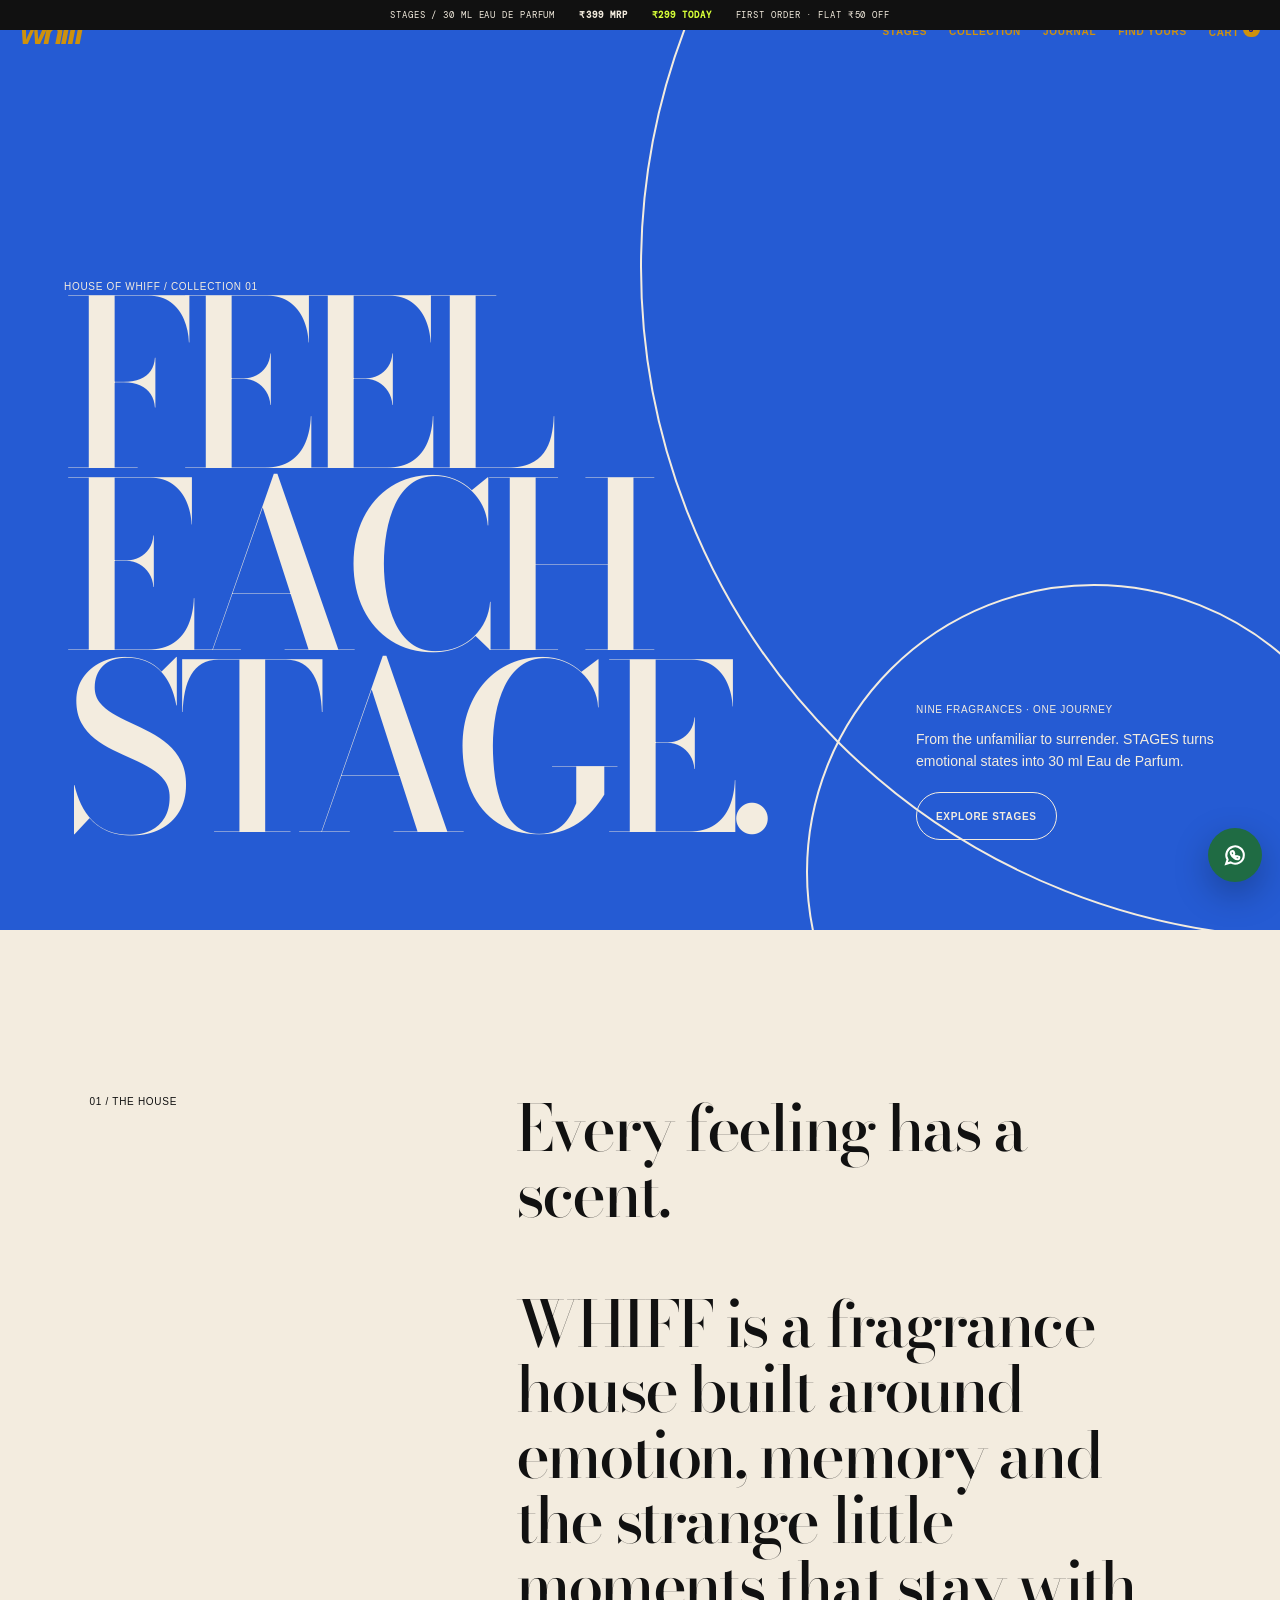
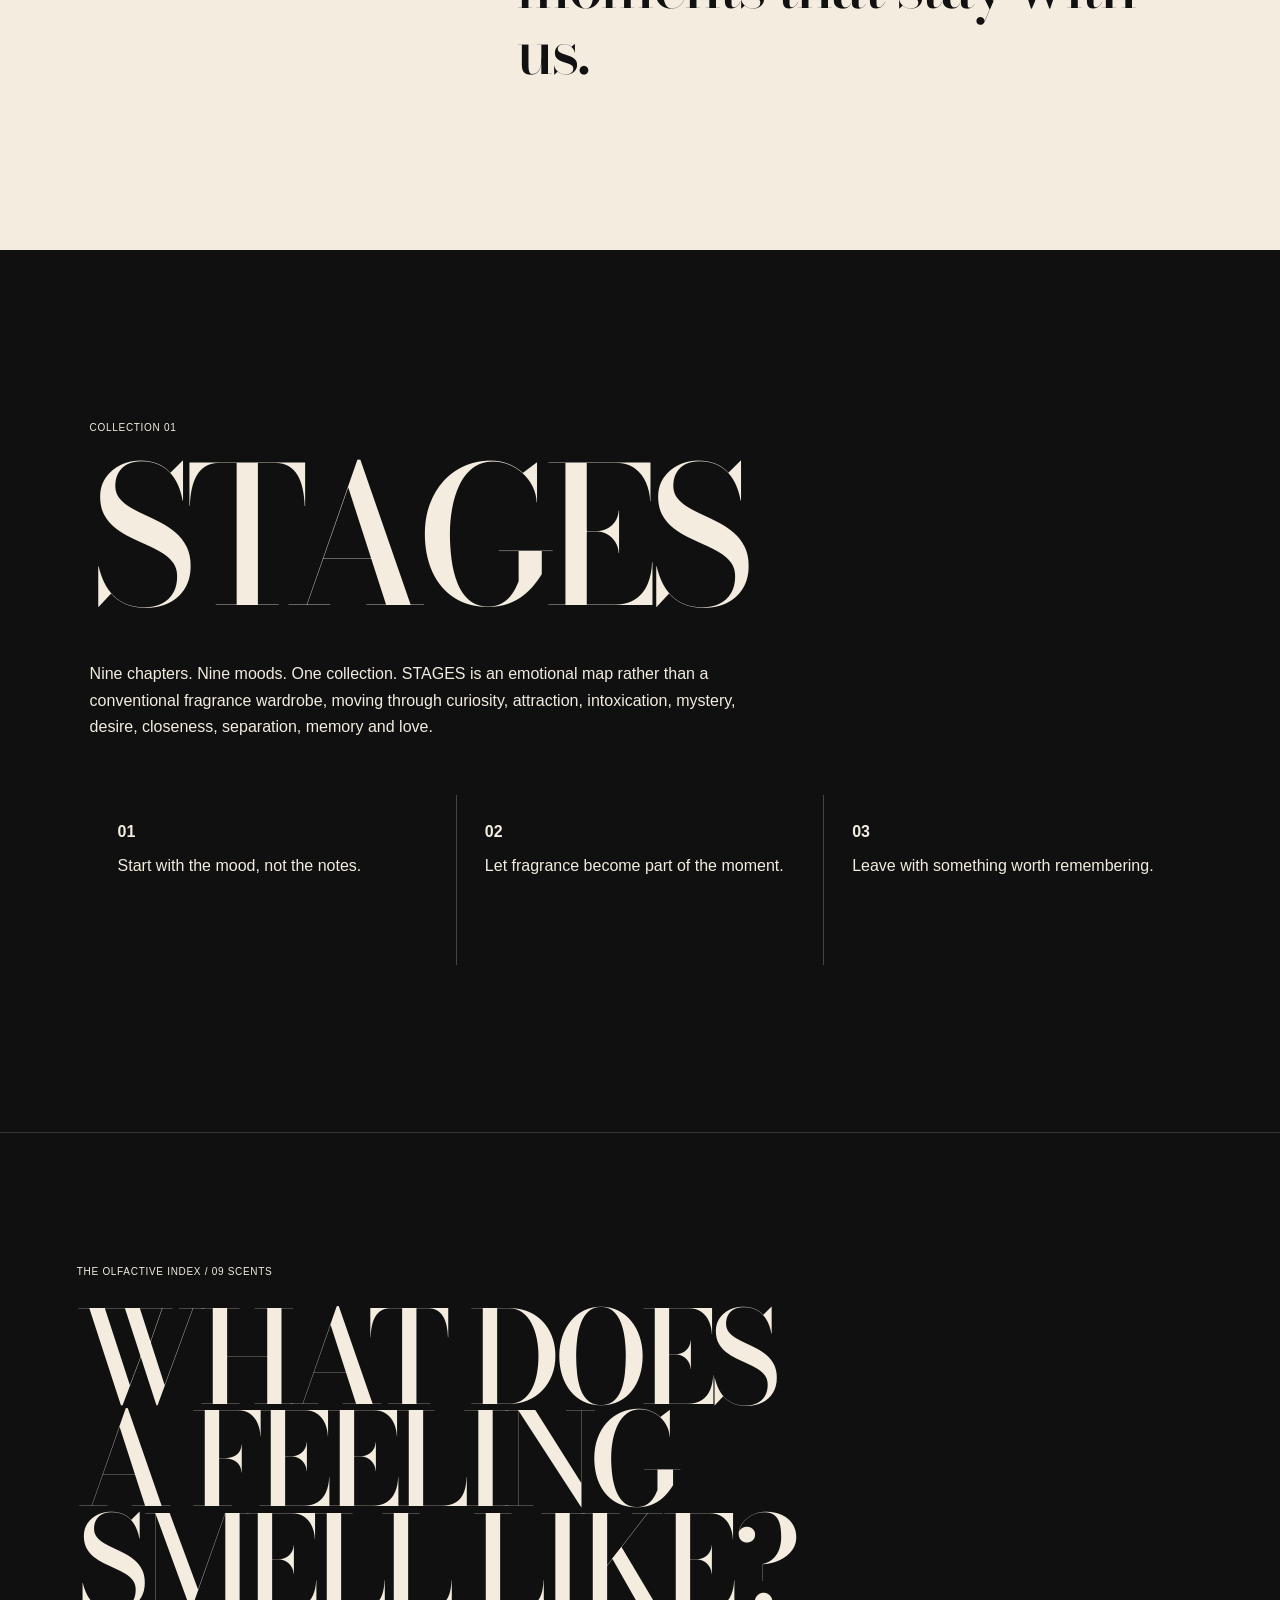
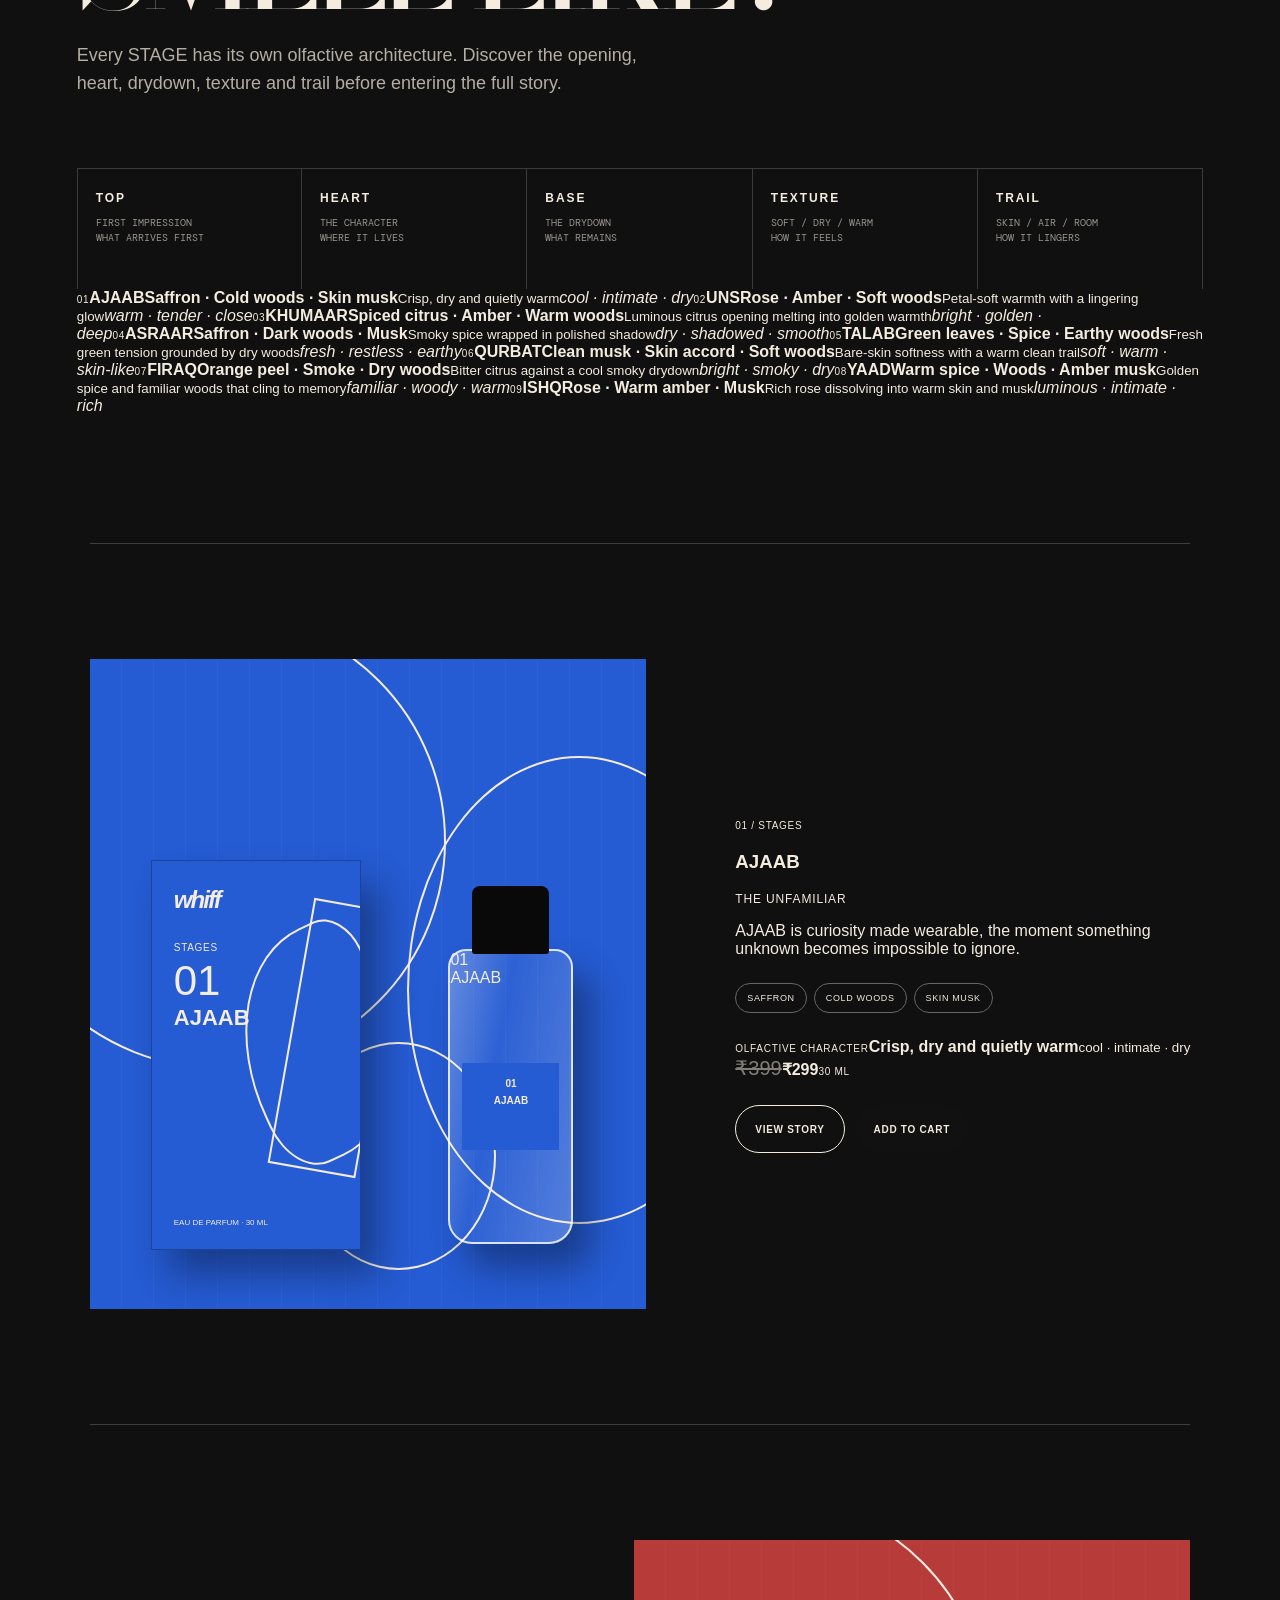
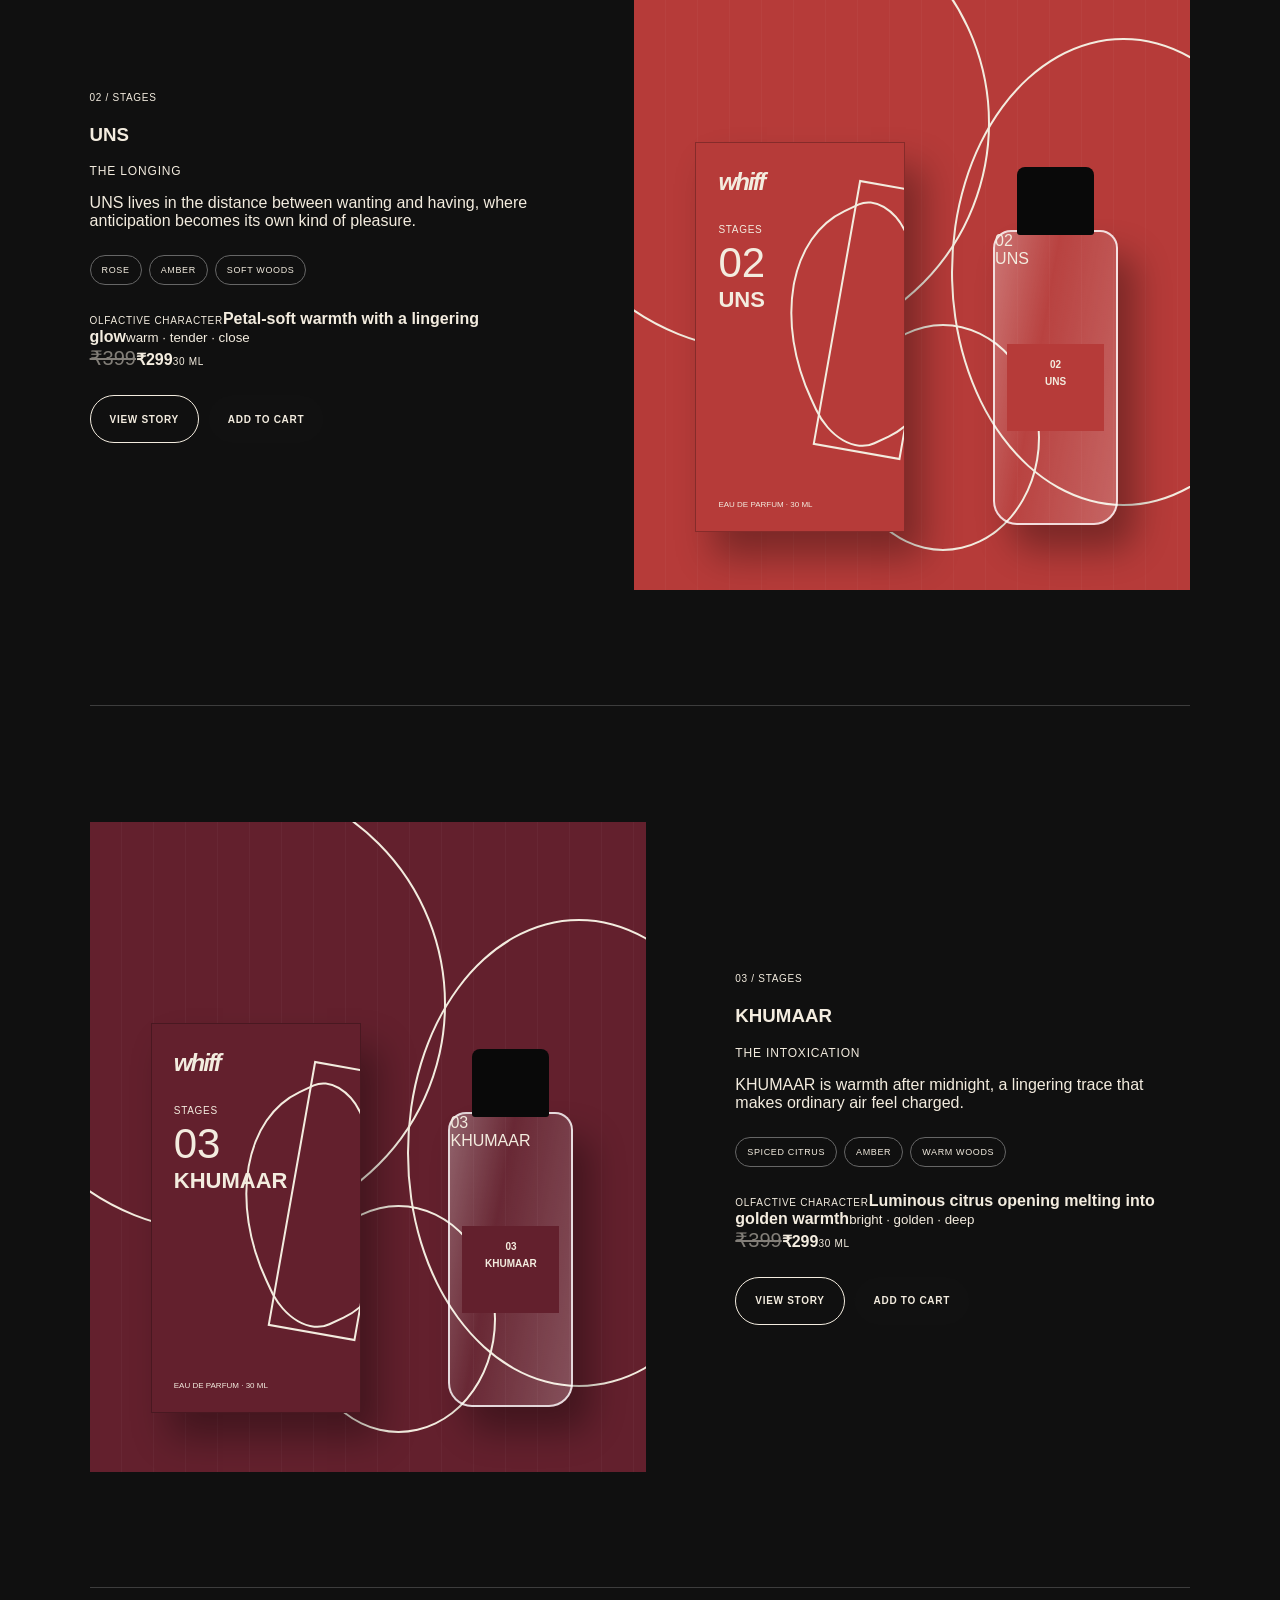
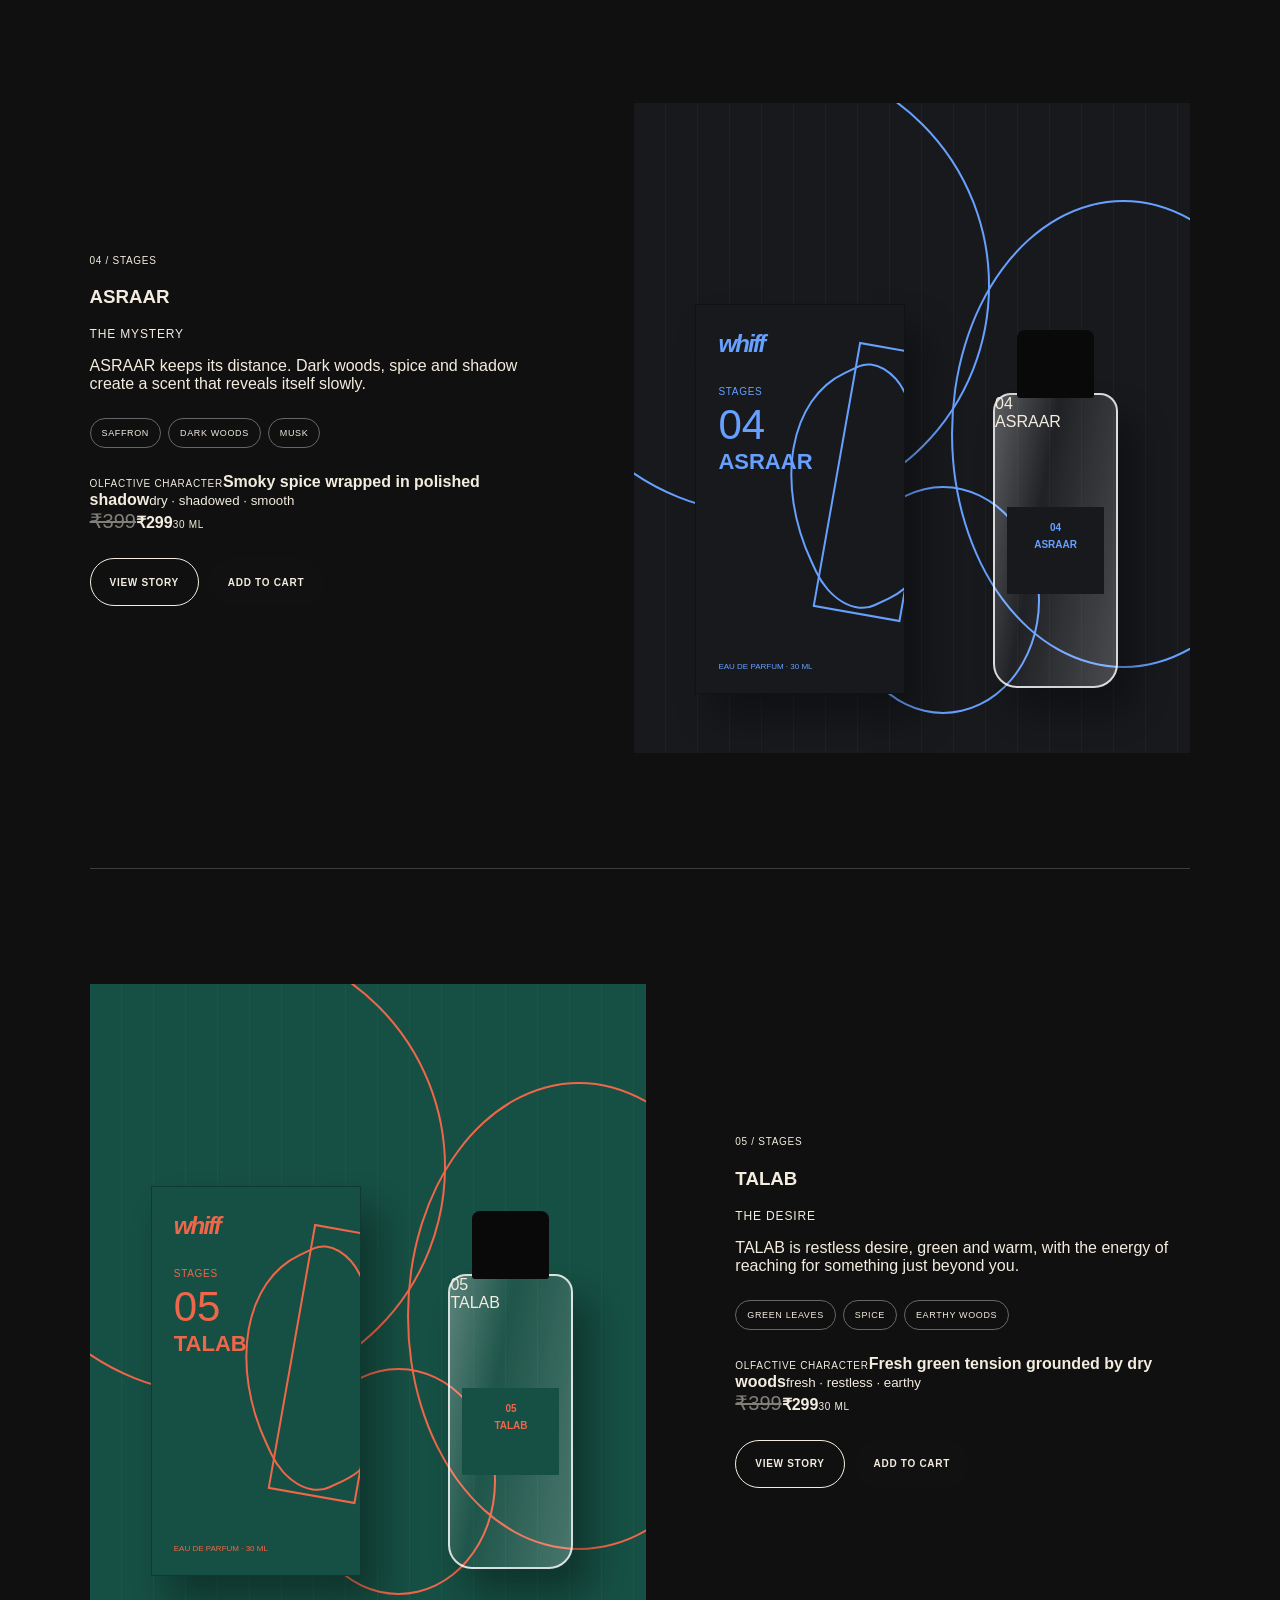
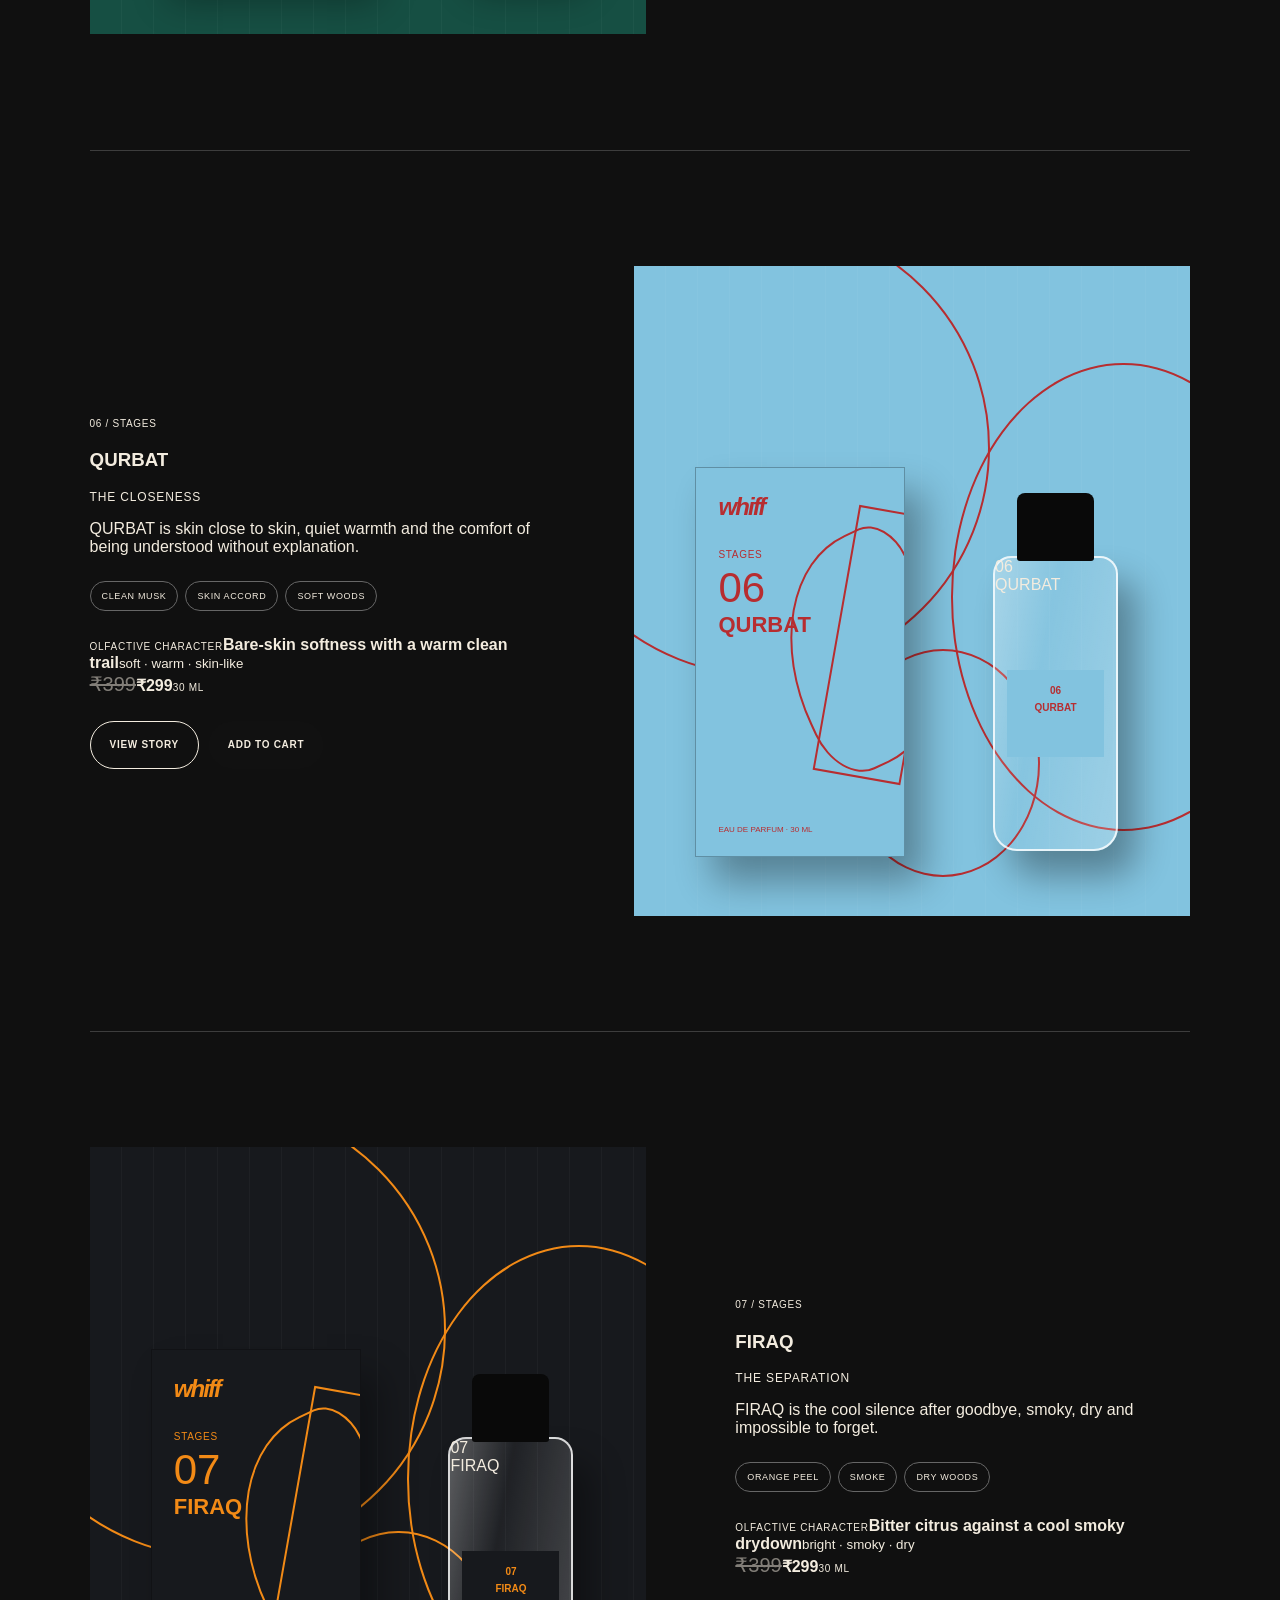
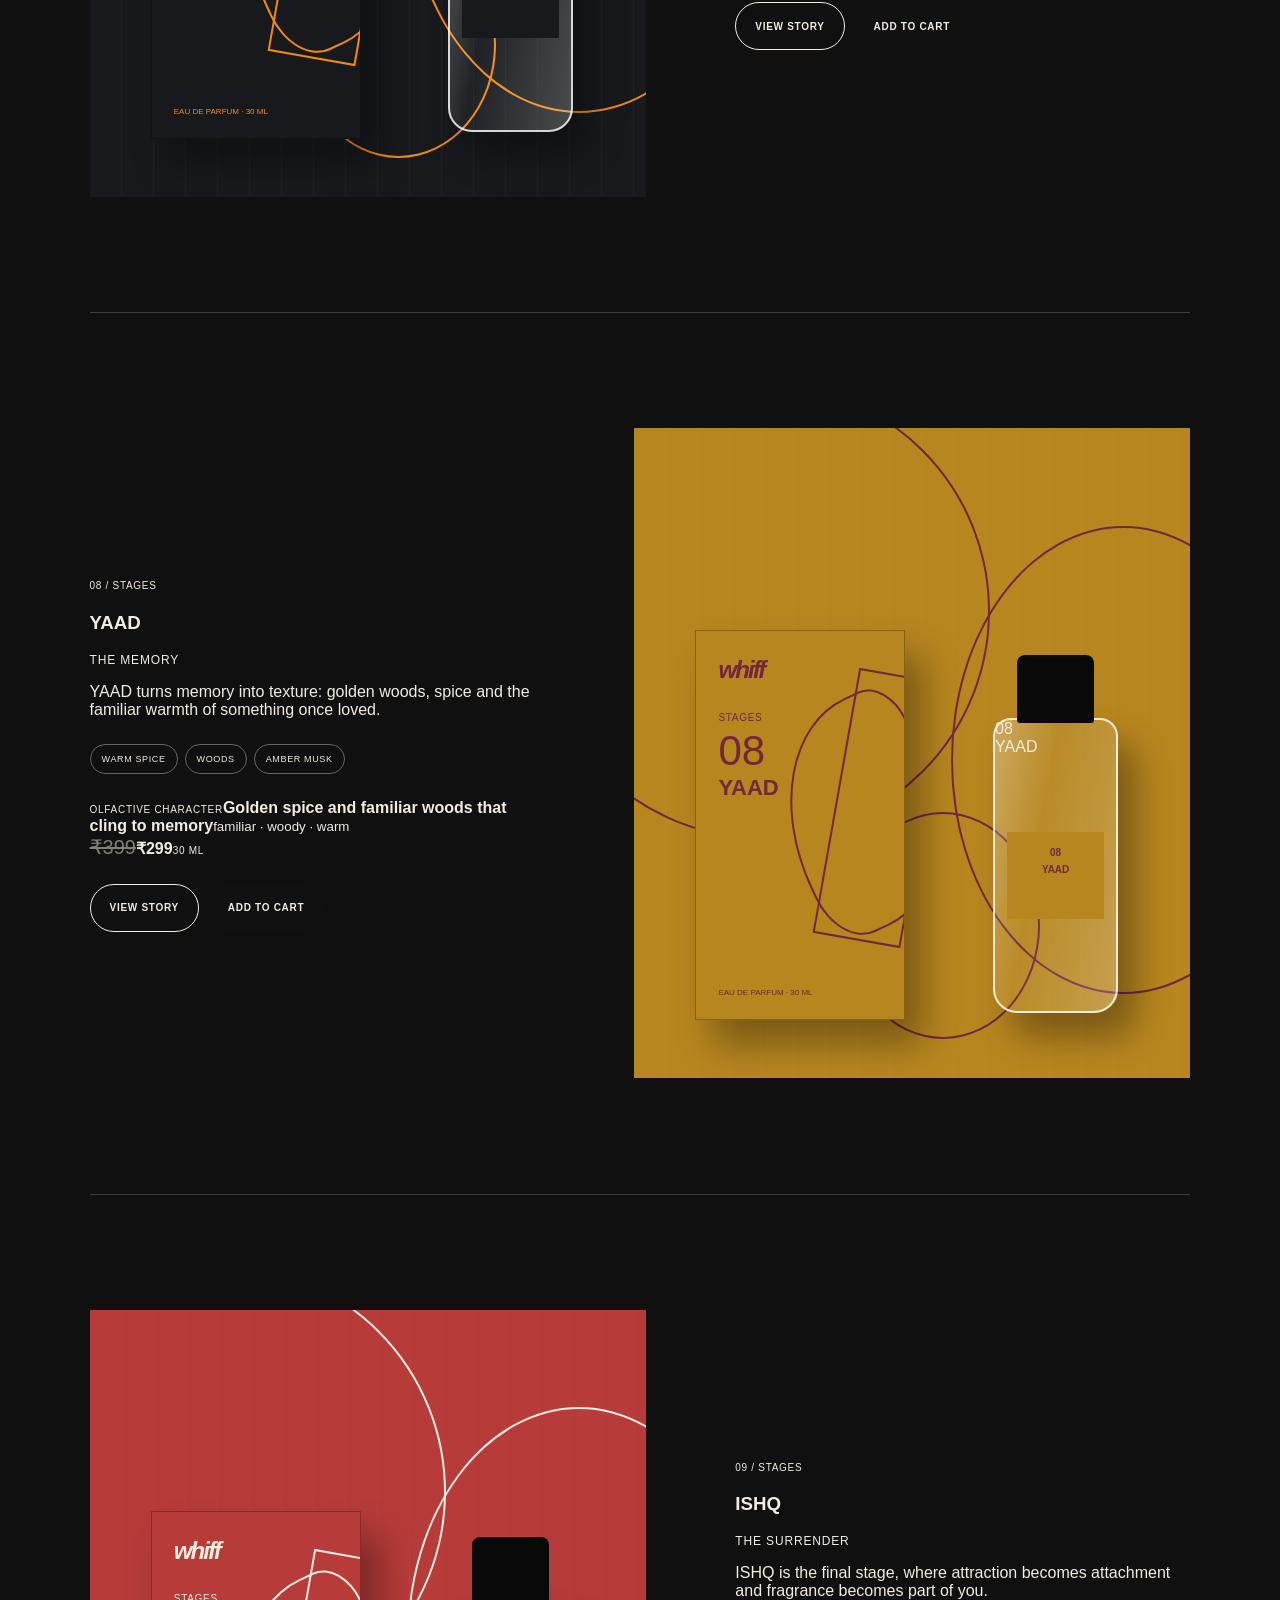
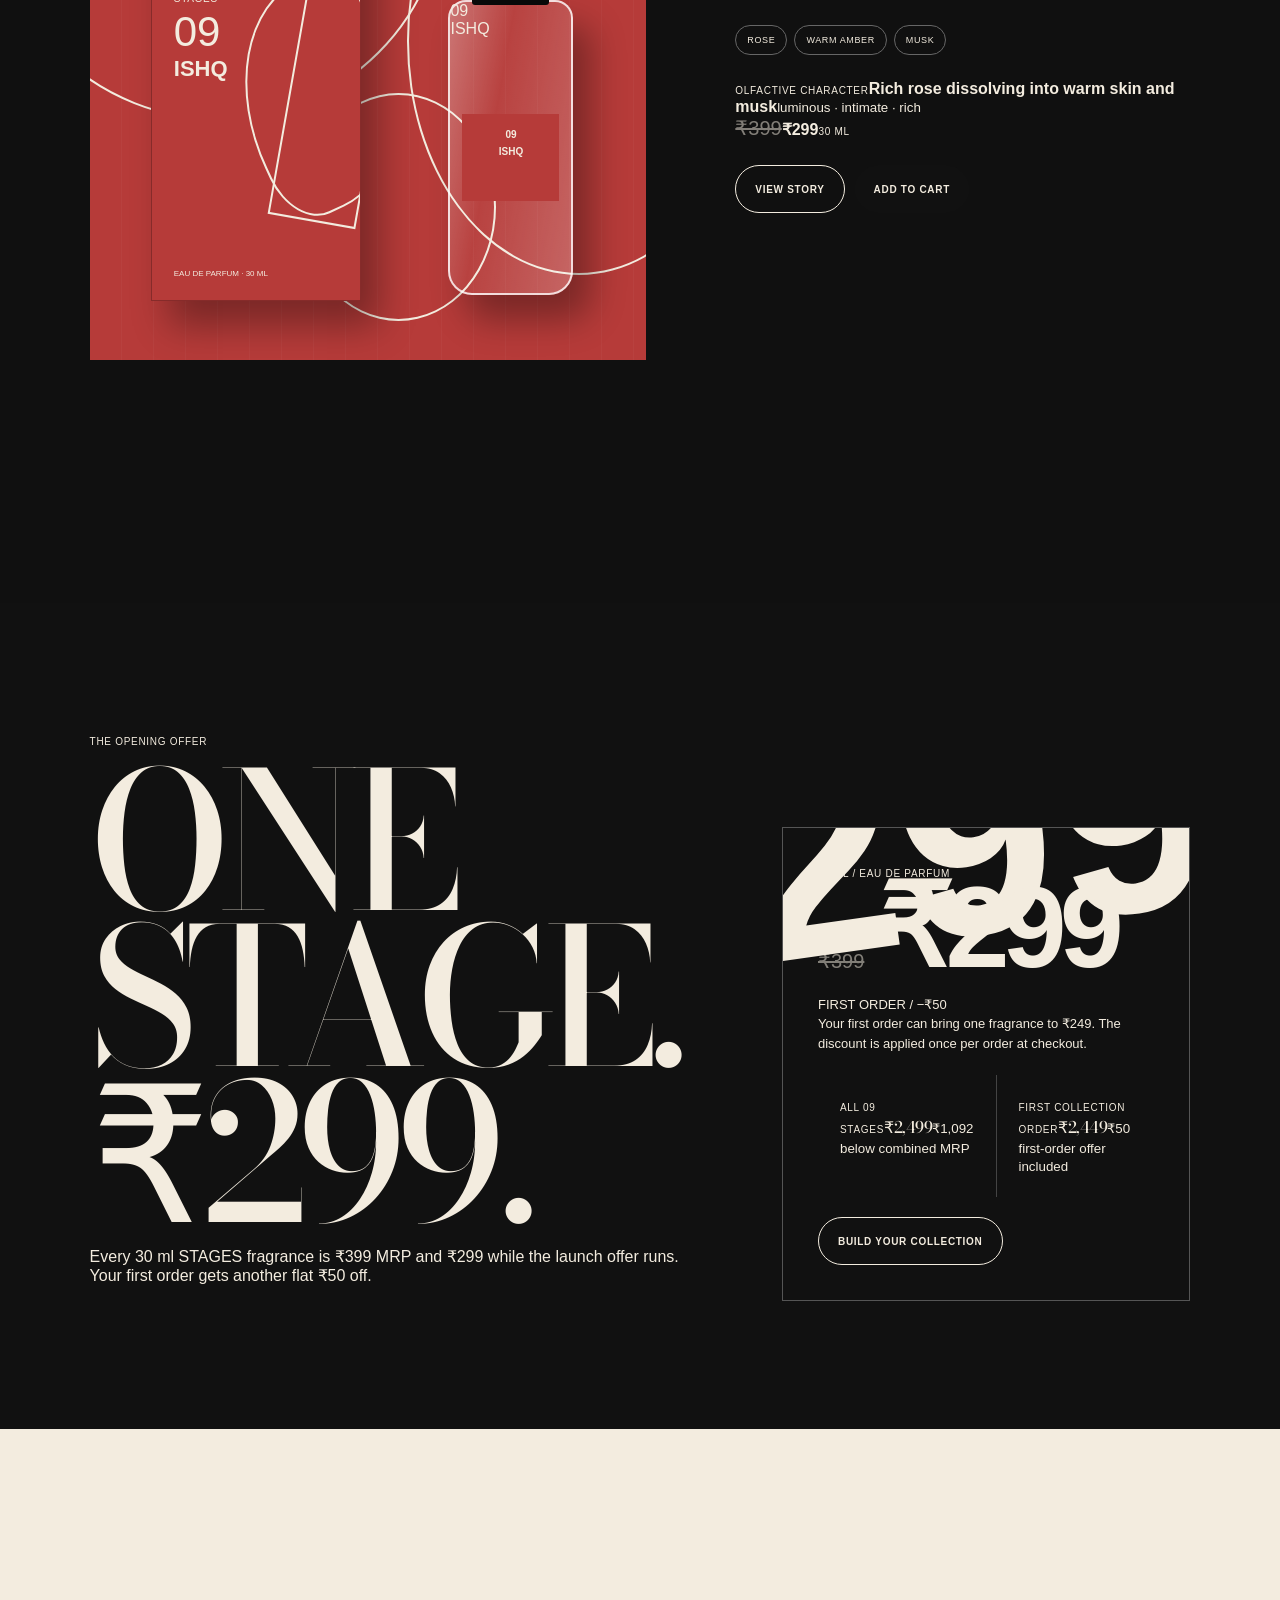
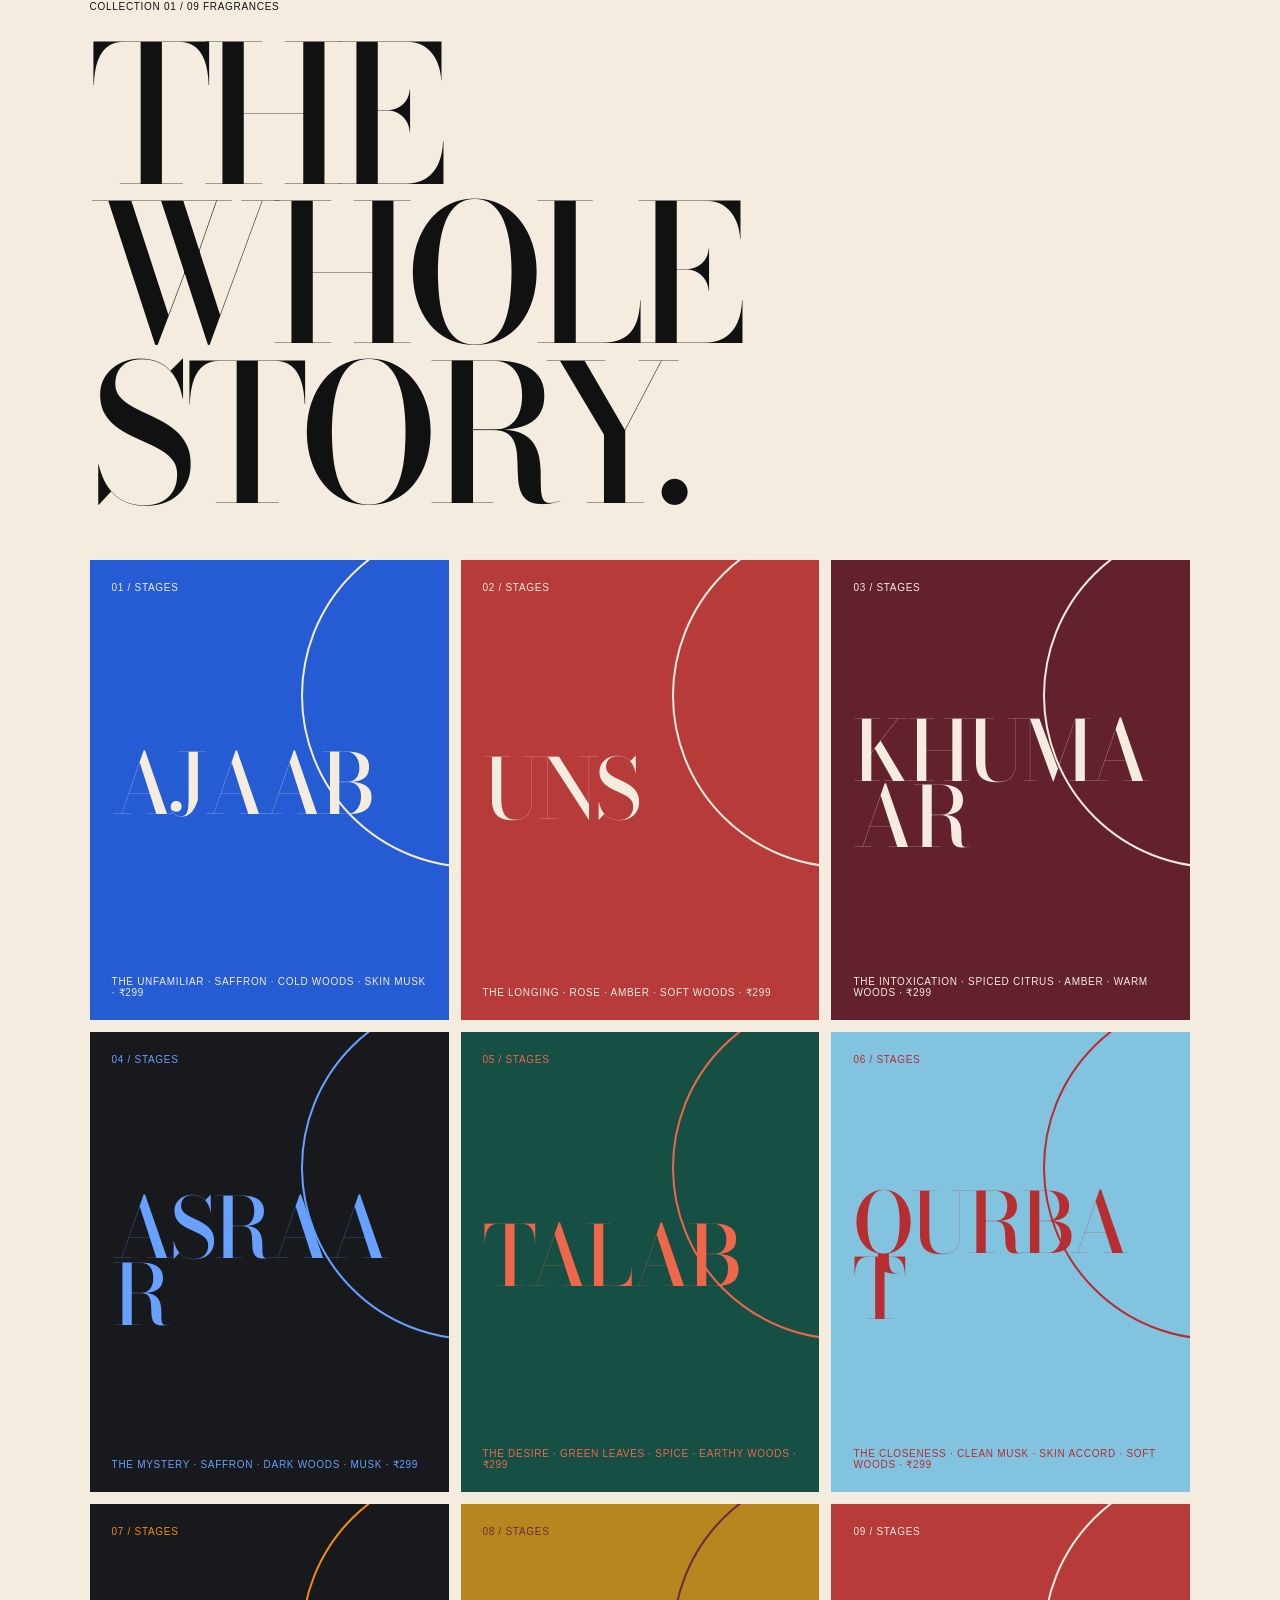
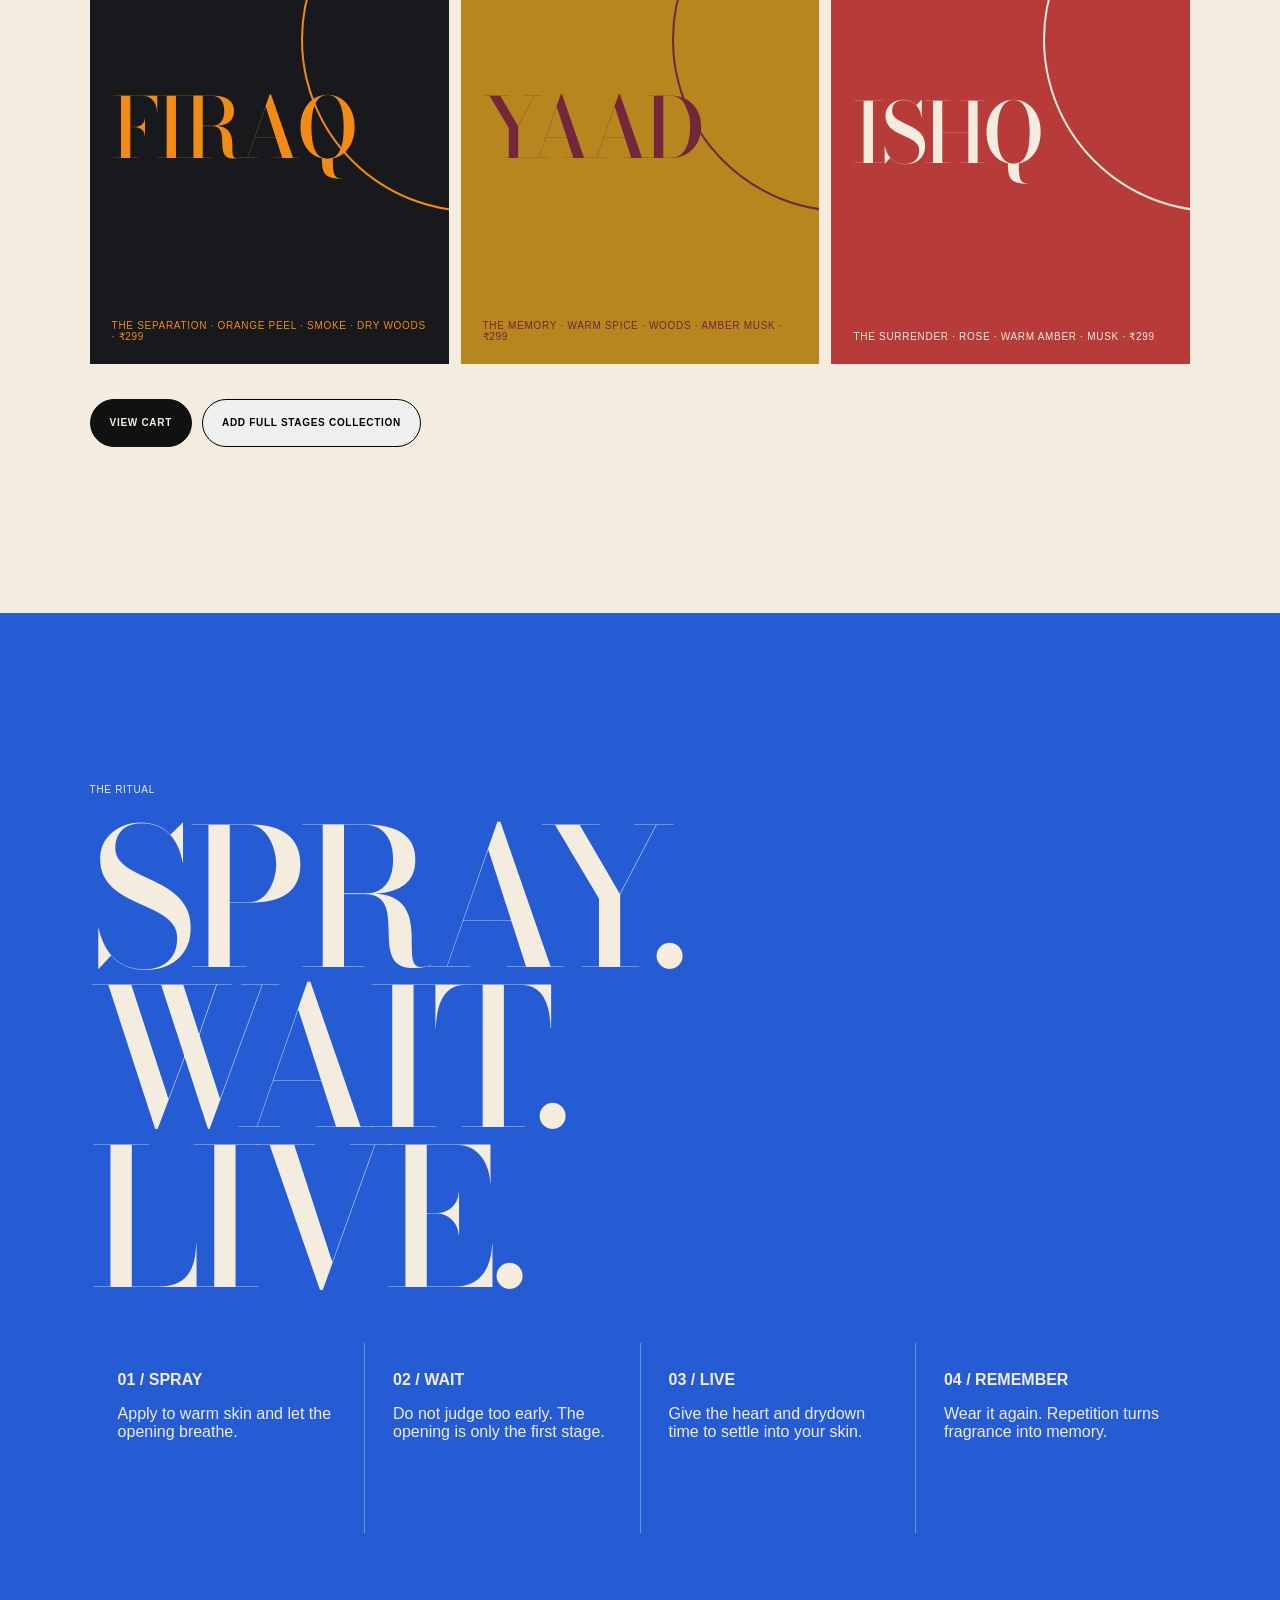
==== commit c6dd4a18: "Build complete WHIFF homepage olfactive experience" ====
--- a/index.html
+++ b/index.html
@@ -1 +1 @@
-<!doctype html><html lang="en"><head><meta charset="utf-8"><meta name="viewport" content="width=device-width,initial-scale=1,viewport-fit=cover"><meta name="theme-color" content="#255bd3"><meta name="description" content="WHIFF House of Whiff. Collection 01: STAGES. Nine fragrances, nine states of feeling."><title>WHIFF | House of Whiff</title><link rel="preconnect" href="https://fonts.googleapis.com"><link rel="preconnect" href="https://fonts.gstatic.com" crossorigin><link href="https://fonts.googleapis.com/css2?family=DM+Mono:wght@400;500&family=Inter:wght@400;500;600;700;800;900&display=swap" rel="stylesheet"><link rel="stylesheet" href="/styles.css"><link rel="stylesheet" href="/editorial.css"></head><body><div class="announcement"><span>STAGES / 30 ML EAU DE PARFUM</span><b>₹399 MRP</b><strong>₹299 TODAY</strong><span>FIRST ORDER · FLAT ₹50 OFF</span></div><nav class="nav"><a class="logo" href="#top">whiff</a><div class="navlinks"><a href="#stages">Stages</a><a href="#collection">Collection</a><a href="#journal">Journal</a><a href="#finder">Find yours</a><a href="/cart.html">Cart <sup data-cart-count>0</sup></a></div><button class="menu" aria-label="Open menu">☰</button></nav><div class="mobileNav"><a href="#stages">Stages</a><a href="#collection">Collection</a><a href="#journal">Journal</a><a href="#finder">Find yours</a><a href="#house">The house</a><a href="/cart.html">Cart <sup data-cart-count>0</sup></a></div><header class="hero" id="top"><div class="gridlines"></div><i class="orb orb1"></i><i class="orb orb2"></i><div><span class="mono">HOUSE OF WHIFF / COLLECTION 01</span><h1>FEEL<br>EACH<br>STAGE.</h1></div><div class="heroInfo"><div class="mono">NINE FRAGRANCES · ONE JOURNEY</div><p>From the unfamiliar to surrender. STAGES turns emotional states into 30 ml Eau de Parfum.</p><a class="btn" href="#stages">Explore STAGES</a></div></header><section class="section intro" id="house"><span class="mono">01 / THE HOUSE</span><div class="introText">Every feeling has a scent.<br><br>WHIFF is a fragrance house built around emotion, memory and the strange little moments that stay with us.</div></section><section class="section black manifesto"><span class="mono">COLLECTION 01</span><h2>STAGES</h2><div class="manifestoText">Nine chapters. Nine moods. One collection. STAGES is an emotional map rather than a conventional fragrance wardrobe, moving through curiosity, attraction, intoxication, mystery, desire, closeness, separation, memory and love.</div><div class="manifestoGrid"><article><b>01</b><p>Start with the mood, not the notes.</p></article><article><b>02</b><p>Let fragrance become part of the moment.</p></article><article><b>03</b><p>Leave with something worth remembering.</p></article></div></section><section class="stages black" id="stages"><div id="stageList"></div></section><section class="priceSection" id="price"><div><span class="mono">THE OPENING OFFER</span><h2>ONE<br>STAGE.<br>₹299.</h2><p>Every 30 ml STAGES fragrance is ₹399 MRP and ₹299 while the launch offer runs. Your first order gets another flat ₹50 off.</p></div><div class="priceCard"><span class="mono">30 ML / EAU DE PARFUM</span><div class="priceRow"><span class="mrp">₹399</span><span class="priceNow">₹299</span></div><p class="offerLine">FIRST ORDER / −₹50<br>Your first order can bring one fragrance to ₹249. The discount is applied once per order at checkout.</p><div class="collectionOffer"><div><span class="mono">ALL 09 STAGES</span><strong>₹2,499</strong><small>₹1,092 below combined MRP</small></div><div><span class="mono">FIRST COLLECTION ORDER</span><strong>₹2,449</strong><small>₹50 first-order offer included</small></div></div><a class="btn" href="#collection" style="margin-top:20px">Build your collection</a></div></section><section class="collection" id="collection"><span class="mono">COLLECTION 01 / 09 FRAGRANCES</span><h2>THE<br>WHOLE<br>STORY.</h2><div class="tiles" id="tiles"></div><div style="margin-top:35px;display:flex;gap:10px;flex-wrap:wrap"><a class="btn fill" href="/cart.html">View cart</a><button class="btn" onclick="addAllToCart()">Add full STAGES collection</button></div></section><section class="ritual"><span class="mono">THE RITUAL</span><h2>SPRAY.<br>WAIT.<br>LIVE.</h2><div class="ritualGrid"><article><b>01 / SPRAY</b><p>Apply to warm skin and let the opening breathe.</p></article><article><b>02 / WAIT</b><p>Do not judge too early. The opening is only the first stage.</p></article><article><b>03 / LIVE</b><p>Give the heart and drydown time to settle into your skin.</p></article><article><b>04 / REMEMBER</b><p>Wear it again. Repetition turns fragrance into memory.</p></article></div></section><section class="journal" id="journal"><span class="mono">THE WHIFF JOURNAL</span><div class="journalGrid"><article class="journalCard"><span class="mono">ESSAY / 01</span><h3>WHY DO SOME SCENTS FEEL LIKE PEOPLE?</h3><p>Memory turns fragrance into something intensely personal.</p><a class="stageLink" href="/stages/08.html">Read through YAAD →</a></article><article class="journalCard"><span class="mono">ESSAY / 02</span><h3>THE ART OF THE DRYDOWN.</h3><p>A fragrance changes from air to skin to memory.</p><a class="stageLink" href="/stages/04.html">Explore ASRAAR →</a></article><article class="journalCard"><span class="mono">ESSAY / 03</span><h3>THERE IS NO CORRECT STAGE.</h3><p>Your stage can change with you.</p><a class="stageLink" href="#finder">Find yours →</a></article></div></section><section class="black finder" id="finder"><span class="mono">FIND YOUR STAGE</span><h2>WHAT ARE<br>YOU FEELING?</h2><div class="choices" id="choices"></div><div class="answer" id="answer"><span class="mono">Choose a feeling above.</span></div></section><section class="faq"><span class="mono">THE HOUSE / FAQ</span><h2>QUESTIONS<br>WORTH ASKING.</h2><details><summary>Why is the collection called STAGES?</summary><p>Because feelings move. Each fragrance captures a point in that movement.</p></details><details><summary>Are the fragrances gendered?</summary><p>No. STAGES is organised around emotion rather than gender.</p></details><details><summary>Why 30 ml?</summary><p>A smaller format is easy to carry, easy to live with and keeps a collection playful.</p></details><details><summary>How does the ₹50 first order offer work?</summary><p>Every STAGES fragrance is ₹299 during the launch offer. On your first order, a flat ₹50 is deducted once at checkout.</p></details><details><summary>What is the full collection price?</summary><p>All nine STAGES fragrances are ₹2,499 together. That is ₹1,092 below the combined ₹3,591 MRP. First-time customers can bring the collection to ₹2,449.</p></details><details><summary>How do I order?</summary><p>Add your stages to cart, enter your details and send the prepared order to WHIFF on WhatsApp. No payment is taken before the order is confirmed.</p></details></section><footer class="footer"><div class="big">whiff</div><div class="footrow"><span>House of Whiff</span><span>Collection 01 / STAGES</span><span>India / Eau de parfum / 30 ml</span><a href="/cart.html">Cart · <span data-cart-count>0</span></a></div></footer><script src="/shop.js"></script><script>const stages=[['AJAAB','THE UNFAMILIAR','The first feeling before you can name it.','AJAAB is curiosity made wearable, the moment something unknown becomes impossible to ignore.',['SAFFRON','COLD WOODS'],'#255bd3','#f3ecdf'],['UNS','THE LONGING','The pull towards someone or something.','UNS lives in the distance between wanting and having, where anticipation becomes its own kind of pleasure.',['ROSE','AMBER'],'#b63b39','#f3ecdf'],['KHUMAAR','THE INTOXICATION','The feeling that stays after the moment is gone.','KHUMAAR is warmth after midnight, a lingering trace that makes ordinary air feel charged.',['AMBER','WARM WOODS'],'#63202d','#f3ecdf'],['ASRAAR','THE MYSTERY','Not everything beautiful asks to be understood.','ASRAAR keeps its distance. Dark woods, spice and shadow create a scent that reveals itself slowly.',['SAFFRON','DARK WOODS'],'#17191d','#67a0ff'],['TALAB','THE DESIRE','Wanting becomes its own atmosphere.','TALAB is restless desire, green and warm, with the energy of reaching for something just beyond you.',['GREEN','SPICE'],'#164f43','#ef674a'],['QURBAT','THE CLOSENESS','Some distances disappear without a word.','QURBAT is skin close to skin, quiet warmth and the comfort of being understood without explanation.',['MUSK','SOFT WOODS'],'#82c3df','#b72d30'],['FIRAQ','THE SEPARATION','What remains when someone leaves.','FIRAQ is the cool silence after goodbye, smoky, dry and impossible to forget.',['SMOKE','ORANGE PEEL'],'#17191d','#f28a16'],['YAAD','THE MEMORY','A place can return through a single breath.','YAAD turns memory into texture: golden woods, spice and the familiar warmth of something once loved.',['WOODS','SPICE'],'#b7861f','#74263d'],['ISHQ','THE SURRENDER','At the end, you stop resisting the feeling.','ISHQ is the final stage, where attraction becomes attachment and fragrance becomes part of you.',['ROSE','MUSK'],'#b63b39','#f3ecdf']];const list=document.getElementById('stageList'),tiles=document.getElementById('tiles'),choices=document.getElementById('choices');stages.forEach((s,i)=>{const n=String(i+1).padStart(2,'0');list.insertAdjacentHTML('beforeend',`<article class="stage"><div class="visual" style="--c:${s[5]};--fg:${s[6]};--label:${s[5]};--n:'${n}';--name:'${s[0]}'"><i class="geo g1"></i><i class="geo g2"></i><i class="geo g3"></i><div class="pack"><div class="packArt"></div><div class="packTop"><div class="packLogo">whiff</div><div class="packStage mono">STAGES</div><div class="packNum">${n}</div><div class="packName">${s[0]}</div></div><div class="packBottom">eau de parfum · 30 ml</div></div><div class="bottle"><div class="label">${n}<br>${s[0]}</div></div></div><div class="copy"><span class="num mono">${n} / STAGES</span><h3>${s[0]}</h3><div class="meaning">${s[1]}</div><p>${s[3]}</p><div class="notes">${s[4].map(x=>`<span class="pill">${x}</span>`).join('')}</div><div class="stagePrice"><span class="mrp">₹399</span><b>₹299</b><span class="mono">30 ML</span></div><div class="stageActions"><a class="btn" href="/stages/${n}.html">View story</a><button class="btn fill" onclick="addToCart('${n}')">Add to cart</button></div></div></article>`);tiles.insertAdjacentHTML('beforeend',`<a class="tile" style="--c:${s[5]};--fg:${s[6]}" href="/stages/${n}.html"><span class="mono">${n} / STAGES</span><h3>${s[0]}</h3><span class="mono">${s[1]} · 30 ml · ₹299</span></a>`);choices.insertAdjacentHTML('beforeend',`<button class="choice" data-stage="${n}">${s[1]}</button>`)});const answer=document.getElementById('answer');document.querySelectorAll('.choice').forEach(b=>b.addEventListener('click',()=>{document.querySelectorAll('.choice').forEach(x=>x.classList.remove('active'));b.classList.add('active');const s=stages[Number(b.dataset.stage)-1];answer.innerHTML=`<a href="/stages/${b.dataset.stage}.html">${s[0]}<br><span class="mono">${s[1]}</span></a>`}));function addAllToCart(){localStorage.setItem('whiff-cart',JSON.stringify(WHIFF.stages.map(s=>({id:s[0],qty:1}))));renderCartCount();toast('All nine stages added');window.location.href='/cart.html'}document.querySelector('.menu').addEventListener('click',()=>document.querySelector('.mobileNav').classList.toggle('open'));document.querySelectorAll('.mobileNav a').forEach(a=>a.addEventListener('click',()=>document.querySelector('.mobileNav').classList.remove('open')));</script></body></html>+<!doctype html><html lang="en"><head><meta charset="utf-8"><meta name="viewport" content="width=device-width,initial-scale=1,viewport-fit=cover"><meta name="theme-color" content="#255bd3"><meta name="description" content="WHIFF House of Whiff. Collection 01: STAGES. Nine fragrances, nine states of feeling."><title>WHIFF | House of Whiff</title><link rel="preconnect" href="https://fonts.googleapis.com"><link rel="preconnect" href="https://fonts.gstatic.com" crossorigin><link href="https://fonts.googleapis.com/css2?family=Bodoni+Moda:opsz,wght@6..96,400;6..96,500;6..96,600;6..96,700&family=DM+Mono:wght@400;500&family=Satoshi:wght@300;400;500;600;700;800;900&display=swap" rel="stylesheet"><link rel="stylesheet" href="/styles.css"><link rel="stylesheet" href="/editorial.css"></head><body><div class="announcement"><span>STAGES / 30 ML EAU DE PARFUM</span><b>₹399 MRP</b><strong>₹299 TODAY</strong><span>FIRST ORDER · FLAT ₹50 OFF</span></div><nav class="nav"><a class="logo" href="#top">whiff</a><div class="navlinks"><a href="#stages">Stages</a><a href="#collection">Collection</a><a href="#journal">Journal</a><a href="#finder">Find yours</a><a href="/cart.html">Cart <sup data-cart-count>0</sup></a></div><button class="menu" aria-label="Open menu">☰</button></nav><div class="mobileNav"><a href="#stages">Stages</a><a href="#collection">Collection</a><a href="#journal">Journal</a><a href="#finder">Find yours</a><a href="#house">The house</a><a href="/cart.html">Cart <sup data-cart-count>0</sup></a></div><header class="hero" id="top"><div class="gridlines"></div><i class="orb orb1"></i><i class="orb orb2"></i><div><span class="mono">HOUSE OF WHIFF / COLLECTION 01</span><h1>FEEL<br>EACH<br>STAGE.</h1></div><div class="heroInfo"><div class="mono">NINE FRAGRANCES · ONE JOURNEY</div><p>From the unfamiliar to surrender. STAGES turns emotional states into 30 ml Eau de Parfum.</p><a class="btn" href="#stages">Explore STAGES</a></div></header><section class="section intro" id="house"><span class="mono">01 / THE HOUSE</span><div class="introText">Every feeling has a scent.<br><br>WHIFF is a fragrance house built around emotion, memory and the strange little moments that stay with us.</div></section><section class="section black manifesto"><span class="mono">COLLECTION 01</span><h2>STAGES</h2><div class="manifestoText">Nine chapters. Nine moods. One collection. STAGES is an emotional map rather than a conventional fragrance wardrobe, moving through curiosity, attraction, intoxication, mystery, desire, closeness, separation, memory and love.</div><div class="manifestoGrid"><article><b>01</b><p>Start with the mood, not the notes.</p></article><article><b>02</b><p>Let fragrance become part of the moment.</p></article><article><b>03</b><p>Leave with something worth remembering.</p></article></div></section><section class="black olfactiveOverview"><div class="sectionHead"><span class="mono">THE OLFACTIVE INDEX / 09 SCENTS</span><h2>WHAT DOES<br>A FEELING<br>SMELL LIKE?</h2><p>Every STAGE has its own olfactive architecture. Discover the opening, heart, drydown, texture and trail before entering the full story.</p></div><div class="olfactiveRail"><div><b>TOP</b><span>FIRST IMPRESSION<br>WHAT ARRIVES FIRST</span></div><div><b>HEART</b><span>THE CHARACTER<br>WHERE IT LIVES</span></div><div><b>BASE</b><span>THE DRYDOWN<br>WHAT REMAINS</span></div><div><b>TEXTURE</b><span>SOFT / DRY / WARM<br>HOW IT FEELS</span></div><div><b>TRAIL</b><span>SKIN / AIR / ROOM<br>HOW IT LINGERS</span></div></div><div id="olfactiveGrid" class="olfactiveGrid"></div></section><section class="stages black" id="stages"><div id="stageList"></div></section><section class="priceSection" id="price"><div><span class="mono">THE OPENING OFFER</span><h2>ONE<br>STAGE.<br>₹299.</h2><p>Every 30 ml STAGES fragrance is ₹399 MRP and ₹299 while the launch offer runs. Your first order gets another flat ₹50 off.</p></div><div class="priceCard"><span class="mono">30 ML / EAU DE PARFUM</span><div class="priceRow"><span class="mrp">₹399</span><span class="priceNow">₹299</span></div><p class="offerLine">FIRST ORDER / −₹50<br>Your first order can bring one fragrance to ₹249. The discount is applied once per order at checkout.</p><div class="collectionOffer"><div><span class="mono">ALL 09 STAGES</span><strong>₹2,499</strong><small>₹1,092 below combined MRP</small></div><div><span class="mono">FIRST COLLECTION ORDER</span><strong>₹2,449</strong><small>₹50 first-order offer included</small></div></div><a class="btn" href="#collection" style="margin-top:20px">Build your collection</a></div></section><section class="collection" id="collection"><span class="mono">COLLECTION 01 / 09 FRAGRANCES</span><h2>THE<br>WHOLE<br>STORY.</h2><div class="tiles" id="tiles"></div><div style="margin-top:35px;display:flex;gap:10px;flex-wrap:wrap"><a class="btn fill" href="/cart.html">View cart</a><button class="btn" onclick="addAllToCart()">Add full STAGES collection</button></div></section><section class="ritual"><span class="mono">THE RITUAL</span><h2>SPRAY.<br>WAIT.<br>LIVE.</h2><div class="ritualGrid"><article><b>01 / SPRAY</b><p>Apply to warm skin and let the opening breathe.</p></article><article><b>02 / WAIT</b><p>Do not judge too early. The opening is only the first stage.</p></article><article><b>03 / LIVE</b><p>Give the heart and drydown time to settle into your skin.</p></article><article><b>04 / REMEMBER</b><p>Wear it again. Repetition turns fragrance into memory.</p></article></div></section><section class="journal" id="journal"><span class="mono">THE WHIFF JOURNAL</span><div class="journalGrid"><article class="journalCard"><span class="mono">ESSAY / 01</span><h3>WHY DO SOME SCENTS FEEL LIKE PEOPLE?</h3><p>Memory turns fragrance into something intensely personal.</p><a class="stageLink" href="/stages/08.html">Read through YAAD →</a></article><article class="journalCard"><span class="mono">ESSAY / 02</span><h3>THE ART OF THE DRYDOWN.</h3><p>A fragrance changes from air to skin to memory.</p><a class="stageLink" href="/stages/04.html">Explore ASRAAR →</a></article><article class="journalCard"><span class="mono">ESSAY / 03</span><h3>THERE IS NO CORRECT STAGE.</h3><p>Your stage can change with you.</p><a class="stageLink" href="#finder">Find yours →</a></article></div></section><section class="black finder" id="finder"><span class="mono">FIND YOUR STAGE</span><h2>WHAT ARE<br>YOU FEELING?</h2><div class="choices" id="choices"></div><div class="answer" id="answer"><span class="mono">Choose a feeling above.</span></div></section><section class="faq"><span class="mono">THE HOUSE / FAQ</span><h2>QUESTIONS<br>WORTH ASKING.</h2><details><summary>Why is the collection called STAGES?</summary><p>Because feelings move. Each fragrance captures a point in that movement.</p></details><details><summary>Are the fragrances gendered?</summary><p>No. STAGES is organised around emotion rather than gender.</p></details><details><summary>Why 30 ml?</summary><p>A smaller format is easy to carry, easy to live with and keeps a collection playful.</p></details><details><summary>What do the notes mean?</summary><p>TOP describes the first impression, HEART the central character and BASE the drydown. Texture, temperature, projection and trail describe how the scent feels and behaves on skin.</p></details><details><summary>Are these the actual ingredients?</summary><p>No. Fragrance notes are an olfactive description and are not a substitute for the final INCI declaration. The actual ingredient list will be published separately once the final formula and compliance documentation are available.</p></details><details><summary>How does the ₹50 first order offer work?</summary><p>Every STAGES fragrance is ₹299 during the launch offer. On your first order, a flat ₹50 is deducted once at checkout.</p></details><details><summary>What is the full collection price?</summary><p>All nine STAGES fragrances are ₹2,499 together. That is ₹1,092 below the combined ₹3,591 MRP. First-time customers can bring the collection to ₹2,449.</p></details><details><summary>How do I order?</summary><p>Add your stages to cart, enter your details and send the prepared order to WHIFF on WhatsApp. No payment is taken before the order is confirmed.</p></details></section><footer class="footer"><div class="big">whiff</div><div class="footrow"><span>House of Whiff</span><span>Collection 01 / STAGES</span><span>India / Eau de parfum / 30 ml</span><a href="/cart.html">Cart · <span data-cart-count>0</span></a></div></footer><script src="/shop.js"></script><script>const stages=[['AJAAB','THE UNFAMILIAR','The first feeling before you can name it.','AJAAB is curiosity made wearable, the moment something unknown becomes impossible to ignore.',['SAFFRON','COLD WOODS','SKIN MUSK'],'#255bd3','#f3ecdf'],['UNS','THE LONGING','The pull towards someone or something.','UNS lives in the distance between wanting and having, where anticipation becomes its own kind of pleasure.',['ROSE','AMBER','SOFT WOODS'],'#b63b39','#f3ecdf'],['KHUMAAR','THE INTOXICATION','The feeling that stays after the moment is gone.','KHUMAAR is warmth after midnight, a lingering trace that makes ordinary air feel charged.',['SPICED CITRUS','AMBER','WARM WOODS'],'#63202d','#f3ecdf'],['ASRAAR','THE MYSTERY','Not everything beautiful asks to be understood.','ASRAAR keeps its distance. Dark woods, spice and shadow create a scent that reveals itself slowly.',['SAFFRON','DARK WOODS','MUSK'],'#17191d','#67a0ff'],['TALAB','THE DESIRE','Wanting becomes its own atmosphere.','TALAB is restless desire, green and warm, with the energy of reaching for something just beyond you.',['GREEN LEAVES','SPICE','EARTHY WOODS'],'#164f43','#ef674a'],['QURBAT','THE CLOSENESS','Some distances disappear without a word.','QURBAT is skin close to skin, quiet warmth and the comfort of being understood without explanation.',['CLEAN MUSK','SKIN ACCORD','SOFT WOODS'],'#82c3df','#b72d30'],['FIRAQ','THE SEPARATION','What remains when someone leaves.','FIRAQ is the cool silence after goodbye, smoky, dry and impossible to forget.',['ORANGE PEEL','SMOKE','DRY WOODS'],'#17191d','#f28a16'],['YAAD','THE MEMORY','A place can return through a single breath.','YAAD turns memory into texture: golden woods, spice and the familiar warmth of something once loved.',['WARM SPICE','WOODS','AMBER MUSK'],'#b7861f','#74263d'],['ISHQ','THE SURRENDER','At the end, you stop resisting the feeling.','ISHQ is the final stage, where attraction becomes attachment and fragrance becomes part of you.',['ROSE','WARM AMBER','MUSK'],'#b63b39','#f3ecdf']];const olfactive=[['AJAAB','Saffron · Cold woods · Skin musk','Crisp, dry and quietly warm','cool · intimate · dry'],['UNS','Rose · Amber · Soft woods','Petal-soft warmth with a lingering glow','warm · tender · close'],['KHUMAAR','Spiced citrus · Amber · Warm woods','Luminous citrus opening melting into golden warmth','bright · golden · deep'],['ASRAAR','Saffron · Dark woods · Musk','Smoky spice wrapped in polished shadow','dry · shadowed · smooth'],['TALAB','Green leaves · Spice · Earthy woods','Fresh green tension grounded by dry woods','fresh · restless · earthy'],['QURBAT','Clean musk · Skin accord · Soft woods','Bare-skin softness with a warm clean trail','soft · warm · skin-like'],['FIRAQ','Orange peel · Smoke · Dry woods','Bitter citrus against a cool smoky drydown','bright · smoky · dry'],['YAAD','Warm spice · Woods · Amber musk','Golden spice and familiar woods that cling to memory','familiar · woody · warm'],['ISHQ','Rose · Warm amber · Musk','Rich rose dissolving into warm skin and musk','luminous · intimate · rich']];const list=document.getElementById('stageList'),tiles=document.getElementById('tiles'),choices=document.getElementById('choices');stages.forEach((s,i)=>{const n=String(i+1).padStart(2,'0'),o=olfactive[i];list.insertAdjacentHTML('beforeend',`<article class="stage"><div class="visual" style="--c:${s[5]};--fg:${s[6]};--label:${s[5]};--n:'${n}';--name:'${s[0]}'"><i class="geo g1"></i><i class="geo g2"></i><i class="geo g3"></i><div class="pack"><div class="packArt"></div><div class="packTop"><div class="packLogo">whiff</div><div class="packStage mono">STAGES</div><div class="packNum">${n}</div><div class="packName">${s[0]}</div></div><div class="packBottom">eau de parfum · 30 ml</div></div><div class="bottle"><div class="label">${n}<br>${s[0]}</div></div></div><div class="copy"><span class="num mono">${n} / STAGES</span><h3>${s[0]}</h3><div class="meaning">${s[1]}</div><p>${s[3]}</p><div class="notes">${s[4].map(x=>`<span class="pill">${x}</span>`).join('')}</div><div class="miniOlfactive"><span class="mono">OLFACTIVE CHARACTER</span><b>${o[2]}</b><small>${o[3]}</small></div><div class="stagePrice"><span class="mrp">₹399</span><b>₹299</b><span class="mono">30 ML</span></div><div class="stageActions"><a class="btn" href="/stages/${n}.html">View story</a><button class="btn fill" onclick="addToCart('${n}')">Add to cart</button></div></div></article>`);tiles.insertAdjacentHTML('beforeend',`<a class="tile" style="--c:${s[5]};--fg:${s[6]}" href="/stages/${n}.html"><span class="mono">${n} / STAGES</span><h3>${s[0]}</h3><span class="mono">${s[1]} · ${o[1]} · ₹299</span></a>`);choices.insertAdjacentHTML('beforeend',`<button class="choice" data-stage="${n}">${s[1]}</button>`)});const og=document.getElementById('olfactiveGrid');if(og)og.innerHTML=olfactive.map((o,i)=>`<a href="/stages/${String(i+1).padStart(2,'0')}.html" class="olfactiveItem"><span class="mono">${String(i+1).padStart(2,'0')}</span><strong>${o[0]}</strong><b>${o[1]}</b><small>${o[2]}</small><em>${o[3]}</em></a>`).join('');const answer=document.getElementById('answer');document.querySelectorAll('.choice').forEach(b=>b.addEventListener('click',()=>{document.querySelectorAll('.choice').forEach(x=>x.classList.remove('active'));b.classList.add('active');const s=stages[Number(b.dataset.stage)-1];answer.innerHTML=`<a href="/stages/${b.dataset.stage}.html">${s[0]}<br><span class="mono">${s[1]} · ${s[4].join(' · ')}</span></a>`}));function addAllToCart(){localStorage.setItem('whiff-cart',JSON.stringify(WHIFF.stages.map(s=>({id:s[0],qty:1}))));renderCartCount();toast('All nine stages added');window.location.href='/cart.html'}document.querySelector('.menu').addEventListener('click',()=>document.querySelector('.mobileNav').classList.toggle('open'));document.querySelectorAll('.mobileNav a').forEach(a=>a.addEventListener('click',()=>document.querySelector('.mobileNav').classList.remove('open')));</script></body></html>
--- a/editorial.css
+++ b/editorial.css
@@ -1,27 +1,11 @@
-/* WHIFF editorial layer */
-:root{--editorial-serif:Georgia,"Times New Roman",serif}
-.hero h1,.introText,.manifesto h2,.story h2,.copy h3,.collection h2,.ritual h2,.finder h2,.faq h2,.footer .big{font-family:var(--editorial-serif);font-weight:400;letter-spacing:-.065em}
-.hero h1,.copy h3,.collection h2,.finder h2,.faq h2{font-weight:900;font-family:Inter,Arial,sans-serif;letter-spacing:-.105em}
-.introText,.storyCopy strong,.journalCard h3,.ritual h2{font-family:var(--editorial-serif)}
-.priceSection{position:relative;background:#111;color:#f3ecdf;padding:11vw 6vw;display:grid;grid-template-columns:.9fr 1.1fr;gap:7vw;overflow:hidden}
-.priceSection:before{content:"STAGES";position:absolute;right:-7vw;top:-5vw;font:900 22vw/1 Inter,Arial,sans-serif;letter-spacing:-.12em;color:#fff05;transform:rotate(-8deg);pointer-events:none}
-.priceSection>div{position:relative;z-index:1}
-.priceSection h2{font:900 clamp(80px,12vw,170px)/.72 Inter,Arial,sans-serif;letter-spacing:-.11em;margin:20px 0 25px}
-.priceSection>div:first-child p{max-width:560px;font-size:15px;line-height:1.6;color:#c8c0b5}
-.priceCard{background:#171717;border:1px solid #555;padding:34px;box-shadow:0 25px 70px #0004}
-.priceRow{border-top:1px solid #444;border-bottom:1px solid #444;padding:28px 0;display:flex;align-items:baseline;gap:18px}
-.priceNow{font-size:clamp(80px,10vw,140px);font-weight:900;letter-spacing:-.11em;line-height:.75}
-.priceCard .mrp{font-size:20px;color:#888}
-.offerLine{font-size:12px;line-height:1.6;color:#c8c0b5}
-.collectionOffer{margin-top:28px!important;background:#333!important}
-.collectionOffer>div{background:#171717!important;padding:24px!important;min-height:140px}
-.collectionOffer strong{display:block;font:500 42px/1 var(--editorial-serif);letter-spacing:-.04em;margin:16px 0 8px}
-.collectionOffer small{display:block;font:9px "DM Mono",monospace;text-transform:uppercase;letter-spacing:.08em;color:#aaa}
-.stagePrice{display:flex;align-items:baseline;gap:10px;margin:20px 0 25px;font-size:10px}
-.stagePrice b{font-size:28px;letter-spacing:-.06em}
-.stagePrice .mrp{font-size:14px;color:#777}
-.stageActions .btn.fill{background:#f3ecdf;color:#111;border-color:#f3ecdf}
-.tile h3{font-family:var(--editorial-serif);font-weight:500}
-.journalCard h3{font-family:var(--editorial-serif);font-weight:500}
-.faq summary{font-family:Inter,Arial,sans-serif}
-@media(max-width:760px){.priceSection{display:block;padding:24vw 6vw}.priceCard{margin-top:45px;padding:24px}.priceSection:before{font-size:36vw;right:-10vw;top:22vw}.priceSection h2{font-size:23vw}.priceNow{font-size:90px}.collectionOffer{grid-template-columns:1fr!important}.collectionOffer>div{min-height:125px}.stagePrice b{font-size:25px}}
+@import url("https://fonts.googleapis.com/css2?family=Bodoni+Moda:opsz,wght@6..96,400;6..96,500;6..96,600;6..96,700&family=DM+Mono:wght@400;500&family=Satoshi:wght@300;400;500;600;700;800;900&display=swap");
+:root{--editorial-serif:"Bodoni Moda",Georgia,"Times New Roman",serif;--editorial-sans:"Satoshi",Arial,sans-serif;--editorial-mono:"DM Mono",monospace}
+body{font-family:var(--editorial-sans)}
+.hero h1,.introText,.manifesto h2,.collection h2,.ritual h2,.finder h2,.faq h2,.footer .big,.stageHero h1,.story h2,.storyIntro h2,.literary h2,.architecture h2,.discovery h2,.characterGrid h2,.ritualStory h2,.relatedStory h2,.storyBottom h2,.storyHero h1,.shopHead h1,.storyPriceCard h2,.priceStory h2,.emptyCart h2,.stageCopy h3,.tile h3,.journalCard h3,.relatedStoryCard h3,.noteCard h3,.cartInfo h3{font-family:var(--editorial-serif);font-weight:500;font-style:normal;text-rendering:optimizeLegibility;font-kerning:normal;letter-spacing:-.045em}
+.hero h1{font-size:clamp(82px,18vw,235px);line-height:.79;letter-spacing:-.065em}.introText{font-size:clamp(34px,5vw,72px);line-height:1.02}.manifesto h2,.collection h2,.ritual h2,.finder h2,.faq h2{line-height:.84;letter-spacing:-.05em}
+.navlinks,.btn,.whatsappBtn,.mono,.meaning,.pill,.stagePrice,.choice,.faq summary,.descriptor,.storyMicro,.packMeta,.packCopy,.noteIndex,.scentMap b,.literarySource,.priceNow,.mrp,.shopHead p,.cartInfo p,.orderForm label,.formNote,.wearItem span,.profileRows span,.offer,.storyBody p,.literaryText,.ritualStory p,.wear p,.discoverCard p,.manifestoText,.journalCard p,.faq p{font-family:var(--editorial-sans)}
+.navlinks,.btn,.whatsappBtn,.mono,.choice,.pill,.meaning{letter-spacing:.07em}.storyLead{font-family:var(--editorial-sans);font-weight:500;letter-spacing:-.025em}.quote,.literaryQuote{font-family:var(--editorial-serif);font-weight:400;letter-spacing:-.03em}
+.stageCopy h3{font-size:clamp(58px,8.5vw,132px)}.tile h3{font-size:clamp(50px,6.5vw,86px)}.priceSection h2{font-family:var(--editorial-serif);font-weight:500;letter-spacing:-.05em;line-height:.82}.priceNow{font-weight:800;letter-spacing:-.06em}.collectionOffer strong{font-family:var(--editorial-serif);font-weight:500;letter-spacing:-.03em}.shopHead h1{line-height:.84}.cartInfo h3{font-size:clamp(42px,5vw,70px)}
+.storyHero h1{font-size:clamp(78px,13vw,190px);line-height:.78;letter-spacing:-.055em;font-weight:600}.storyIntro h2,.literary h2,.architecture h2,.discovery h2,.characterGrid h2,.ritualStory h2,.relatedStory h2{line-height:.84;letter-spacing:-.05em}.storyIntro h2,.literary h2{font-size:clamp(54px,7.5vw,108px)}.architecture h2,.discovery h2{font-size:clamp(54px,8vw,116px)}.storyBottom h2{font-size:clamp(70px,13vw,175px);letter-spacing:-.055em}.storyPriceCard h2{font-size:clamp(54px,7vw,105px);line-height:.84}.storyIntro .storyBody p:first-child:first-letter,.dropcap:first-letter{font-family:var(--editorial-serif);font-weight:500}.priceStory .storyPriceCard:before{display:none}.storyPriceCard .pricePair strong{font-family:var(--editorial-serif);font-weight:500;letter-spacing:-.07em}.storyPriceCard .old{font-family:var(--editorial-sans);font-size:18px}
+.olfactiveOverview{padding:clamp(70px,10vw,150px) 6vw;border-top:1px solid rgba(255,255,255,.16)}.olfactiveOverview .sectionHead{max-width:1100px}.olfactiveOverview h2{font-family:var(--editorial-serif);font-size:clamp(64px,10vw,150px);line-height:.8;letter-spacing:-.055em;font-weight:500;margin:28px 0}.olfactiveOverview .sectionHead p{font-family:var(--editorial-sans);max-width:600px;font-size:18px;line-height:1.55;opacity:.72}.olfactiveRail{display:grid;grid-template-columns:repeat(5,1fr);border-top:1px solid rgba(255,255,255,.18);margin-top:70px}.olfactiveRail div{min-height:120px;padding:22px 18px;border-right:1px solid rgba(255,255,255,.18);display:flex;flex-direction:column;gap:10px}.olfactiveRail div:first-child{border-left:1px solid rgba(255,255,255,.18)}.olfactiveRail b{font-family:var(--editorial-sans);font-size:12px;letter-spacing:.16em}.olfactiveRail span{font-family:var(--editorial-mono);font-size:10px;opacity:.6;line-height:1.5}
+@media(max-width:800px){.hero h1{font-size:clamp(72px,20vw,150px);line-height:.82}.storyHero h1{font-size:clamp(70px,22vw,145px);line-height:.8}.stageCopy h3{font-size:clamp(56px,15vw,100px)}.shopHead h1{font-size:clamp(72px,19vw,140px)}.storyPriceCard .pricePair strong{font-size:clamp(70px,22vw,120px)}.olfactiveOverview h2{font-size:clamp(58px,18vw,105px)}.olfactiveRail{grid-template-columns:repeat(2,1fr);margin-top:45px}.olfactiveRail div:nth-child(3),.olfactiveRail div:nth-child(5){border-left:1px solid rgba(255,255,255,.18)}.olfactiveRail div:nth-child(4),.olfactiveRail div:nth-child(5){border-top:1px solid rgba(255,255,255,.18)}}
